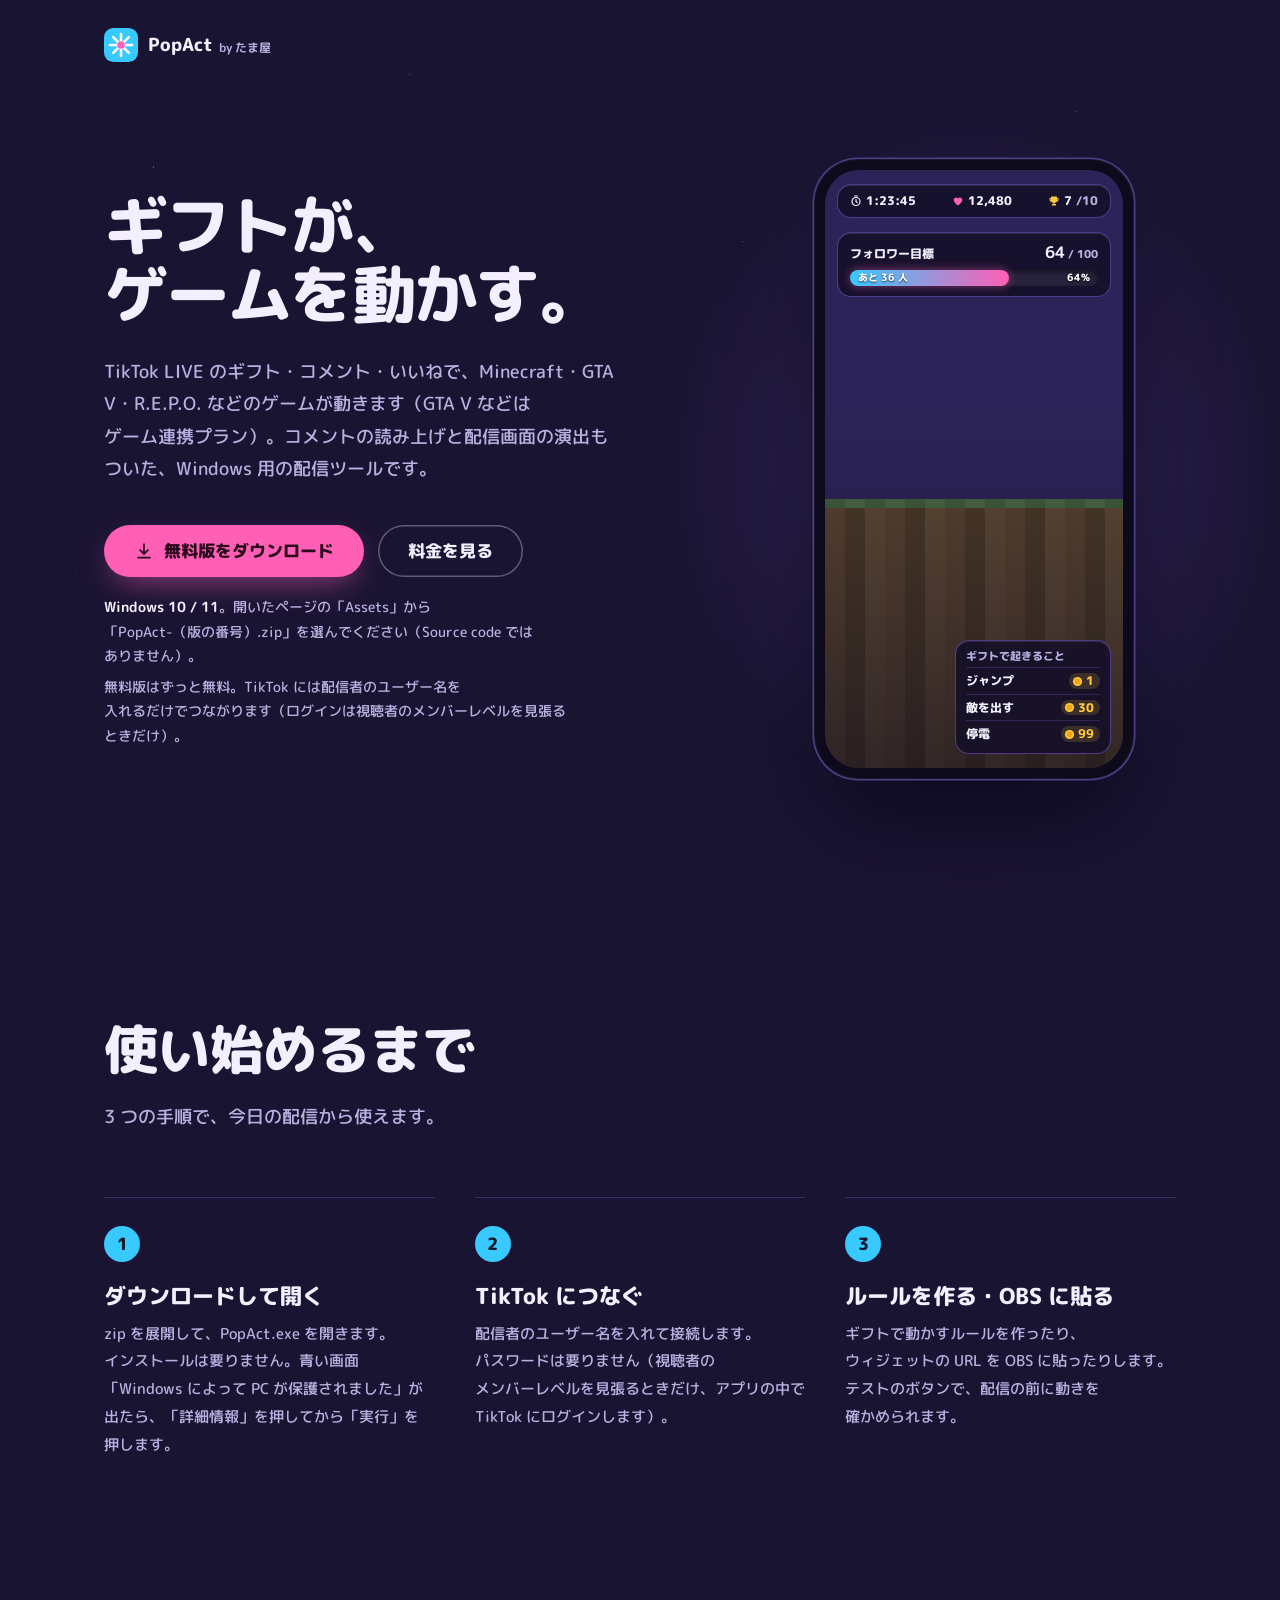
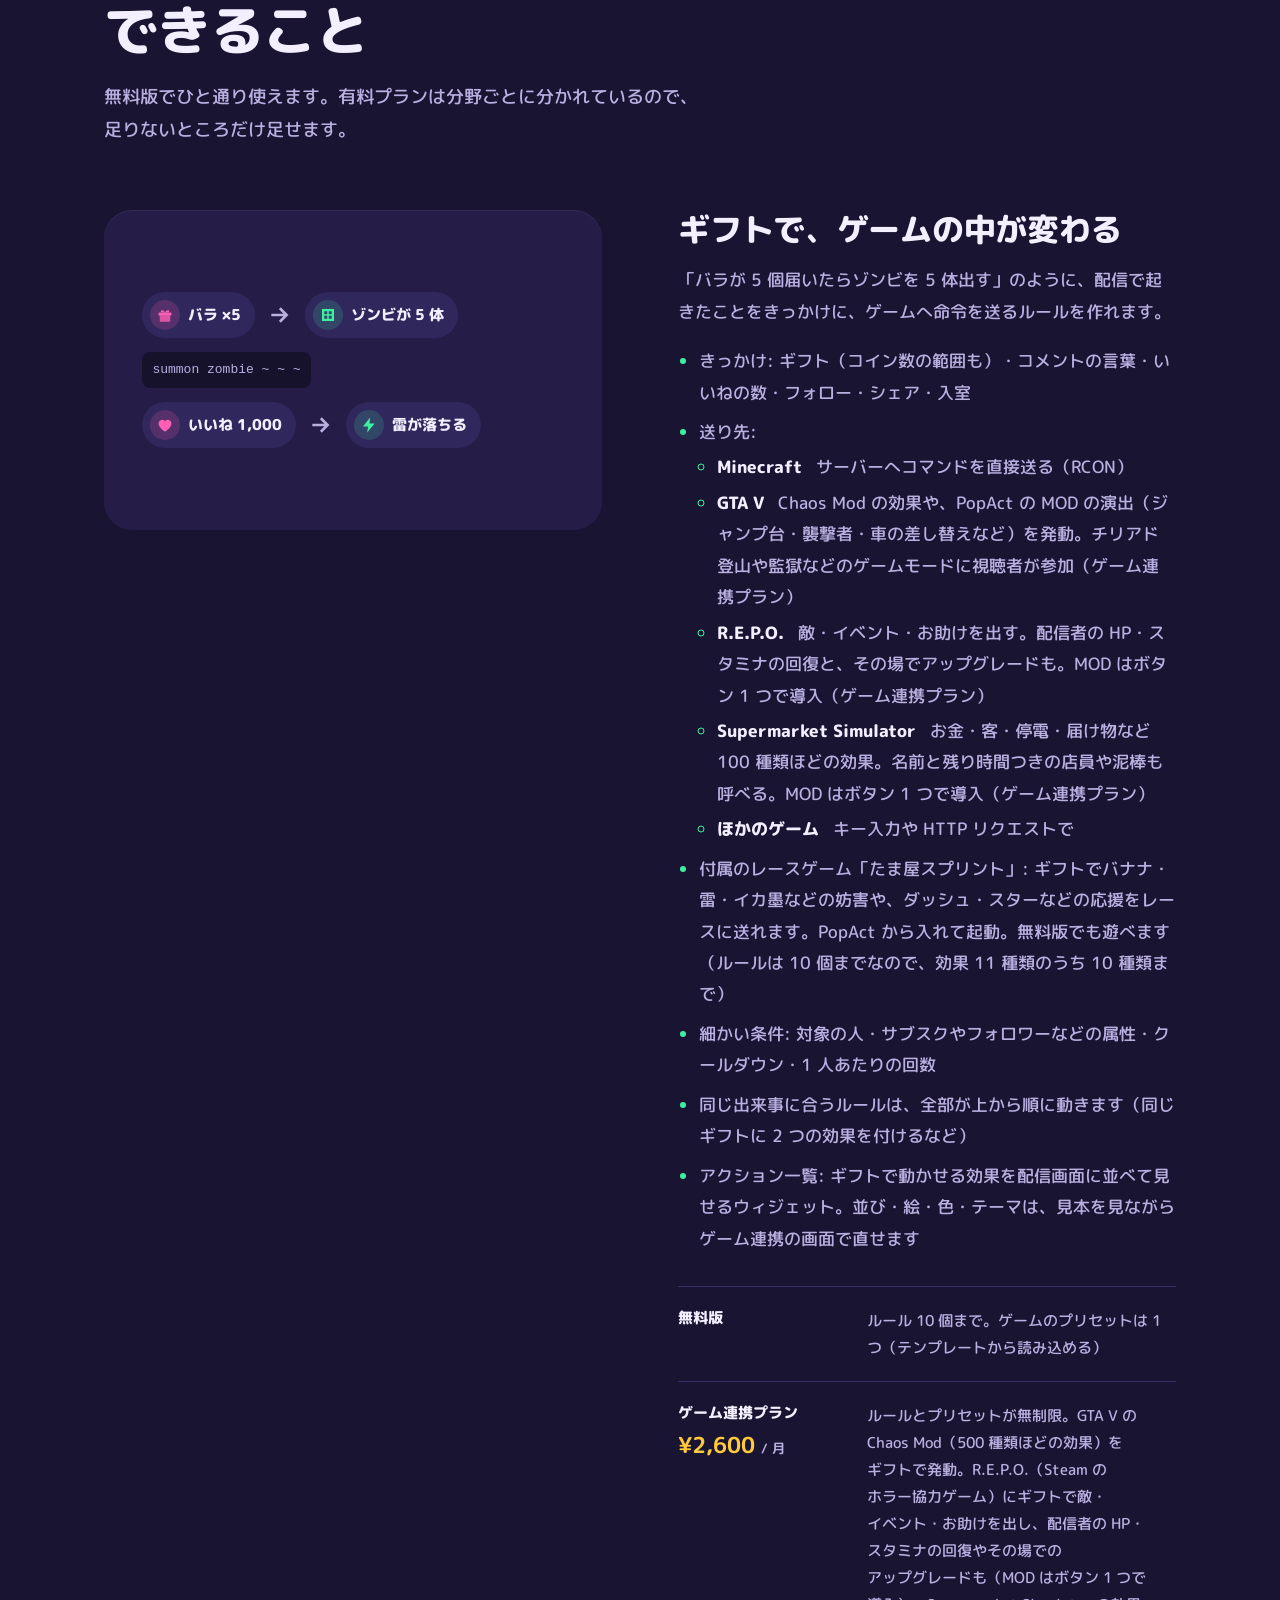
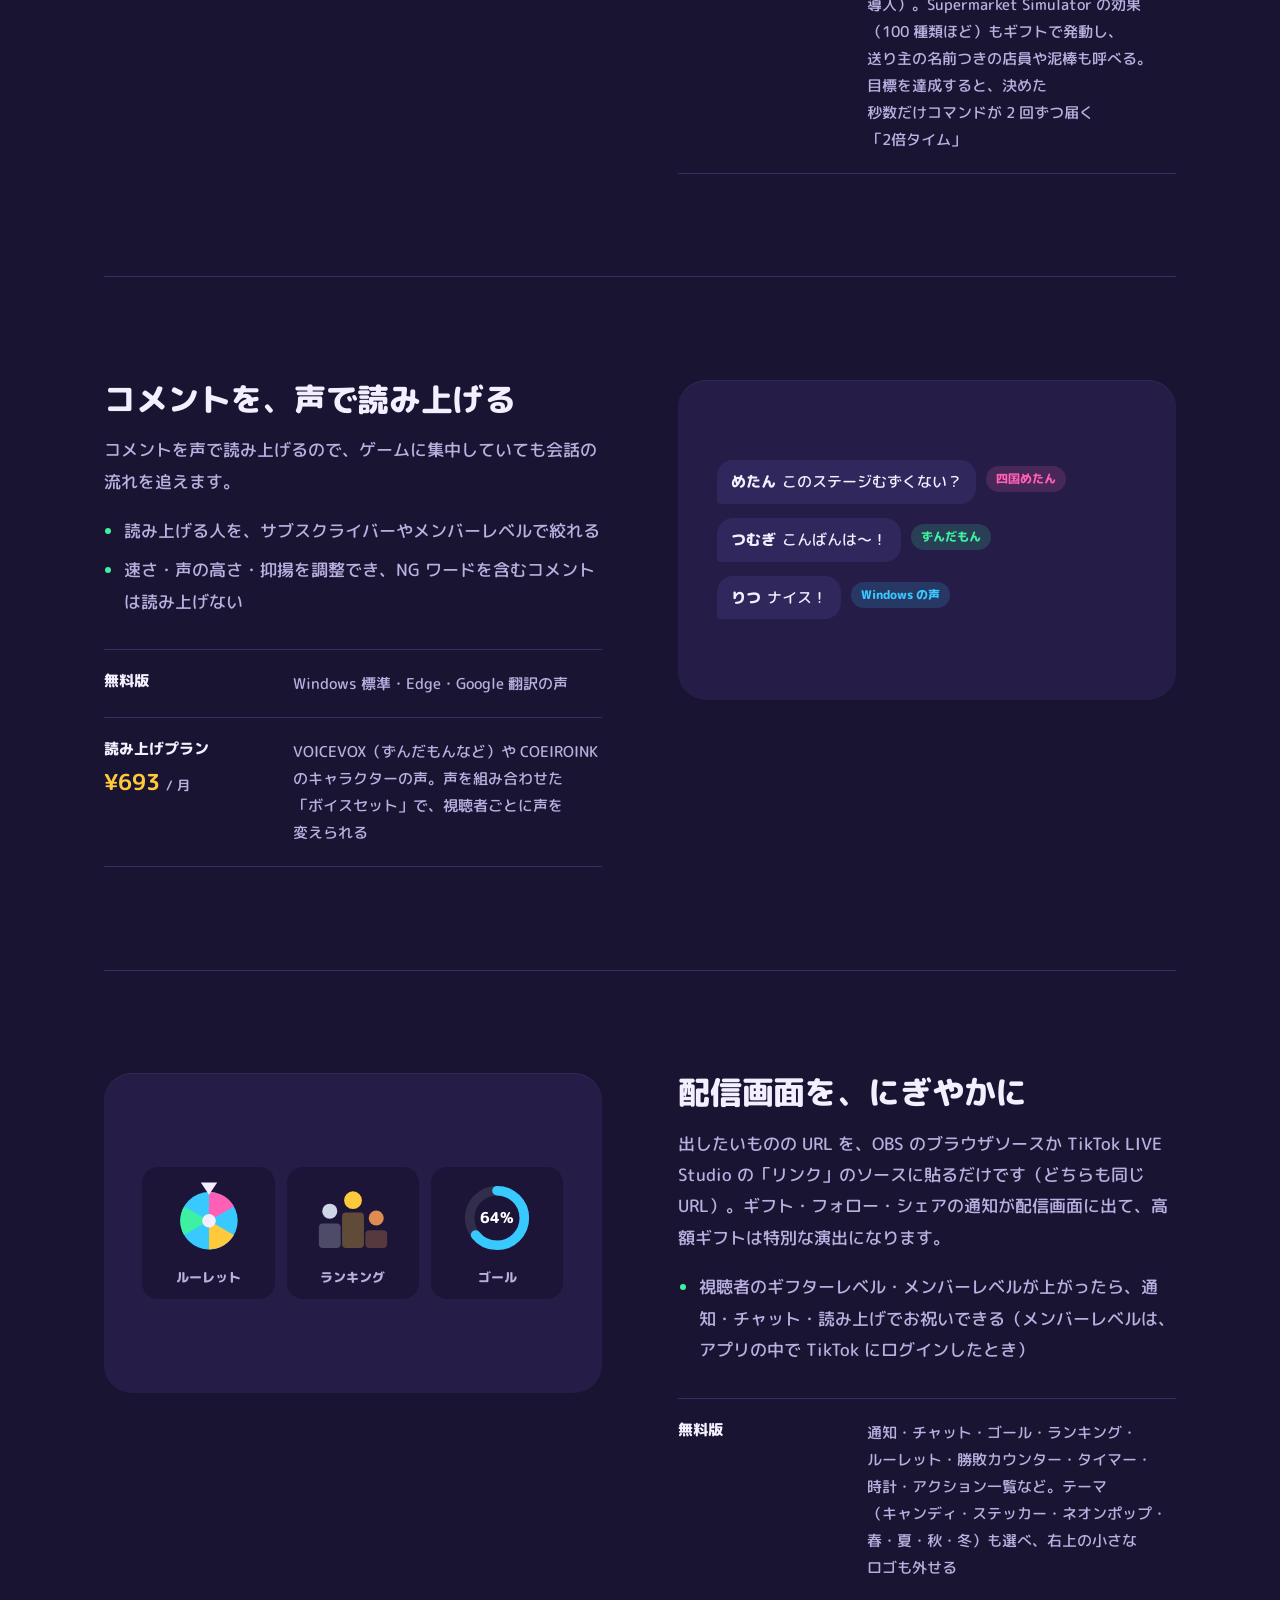
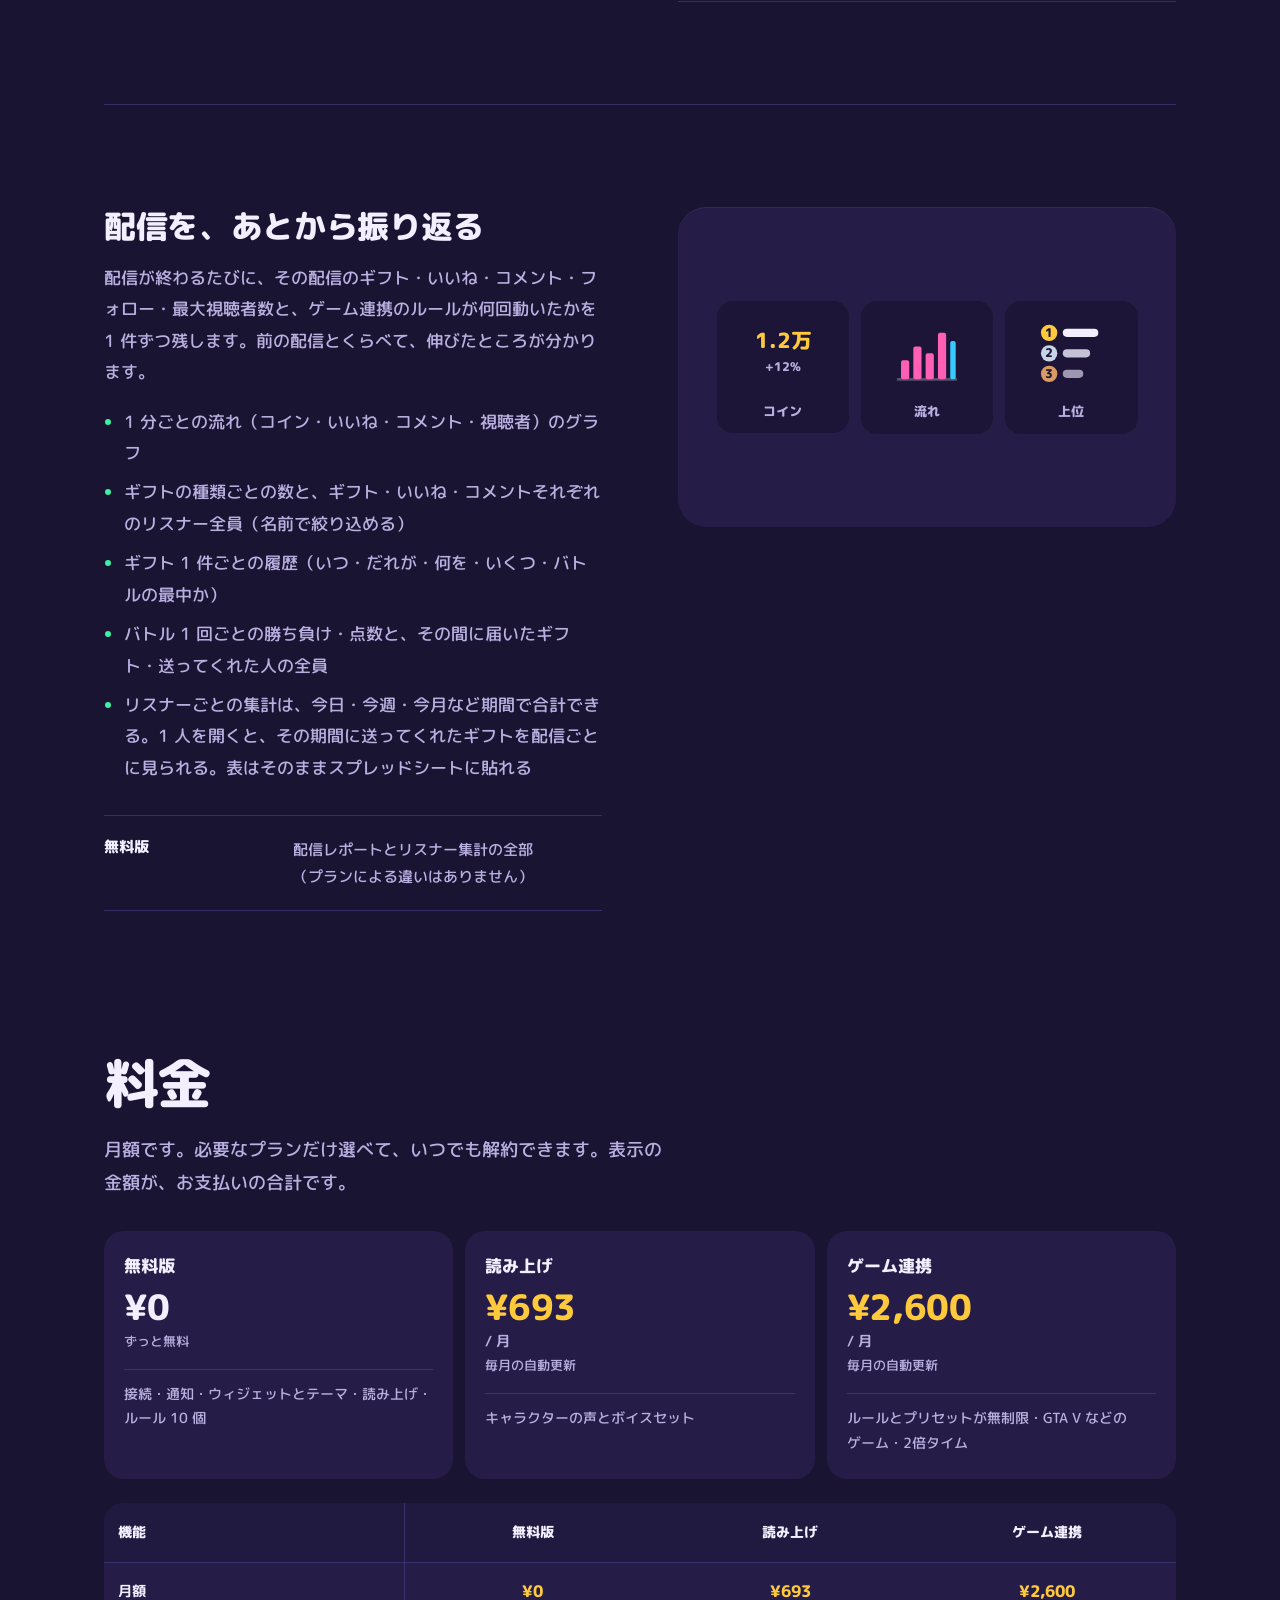
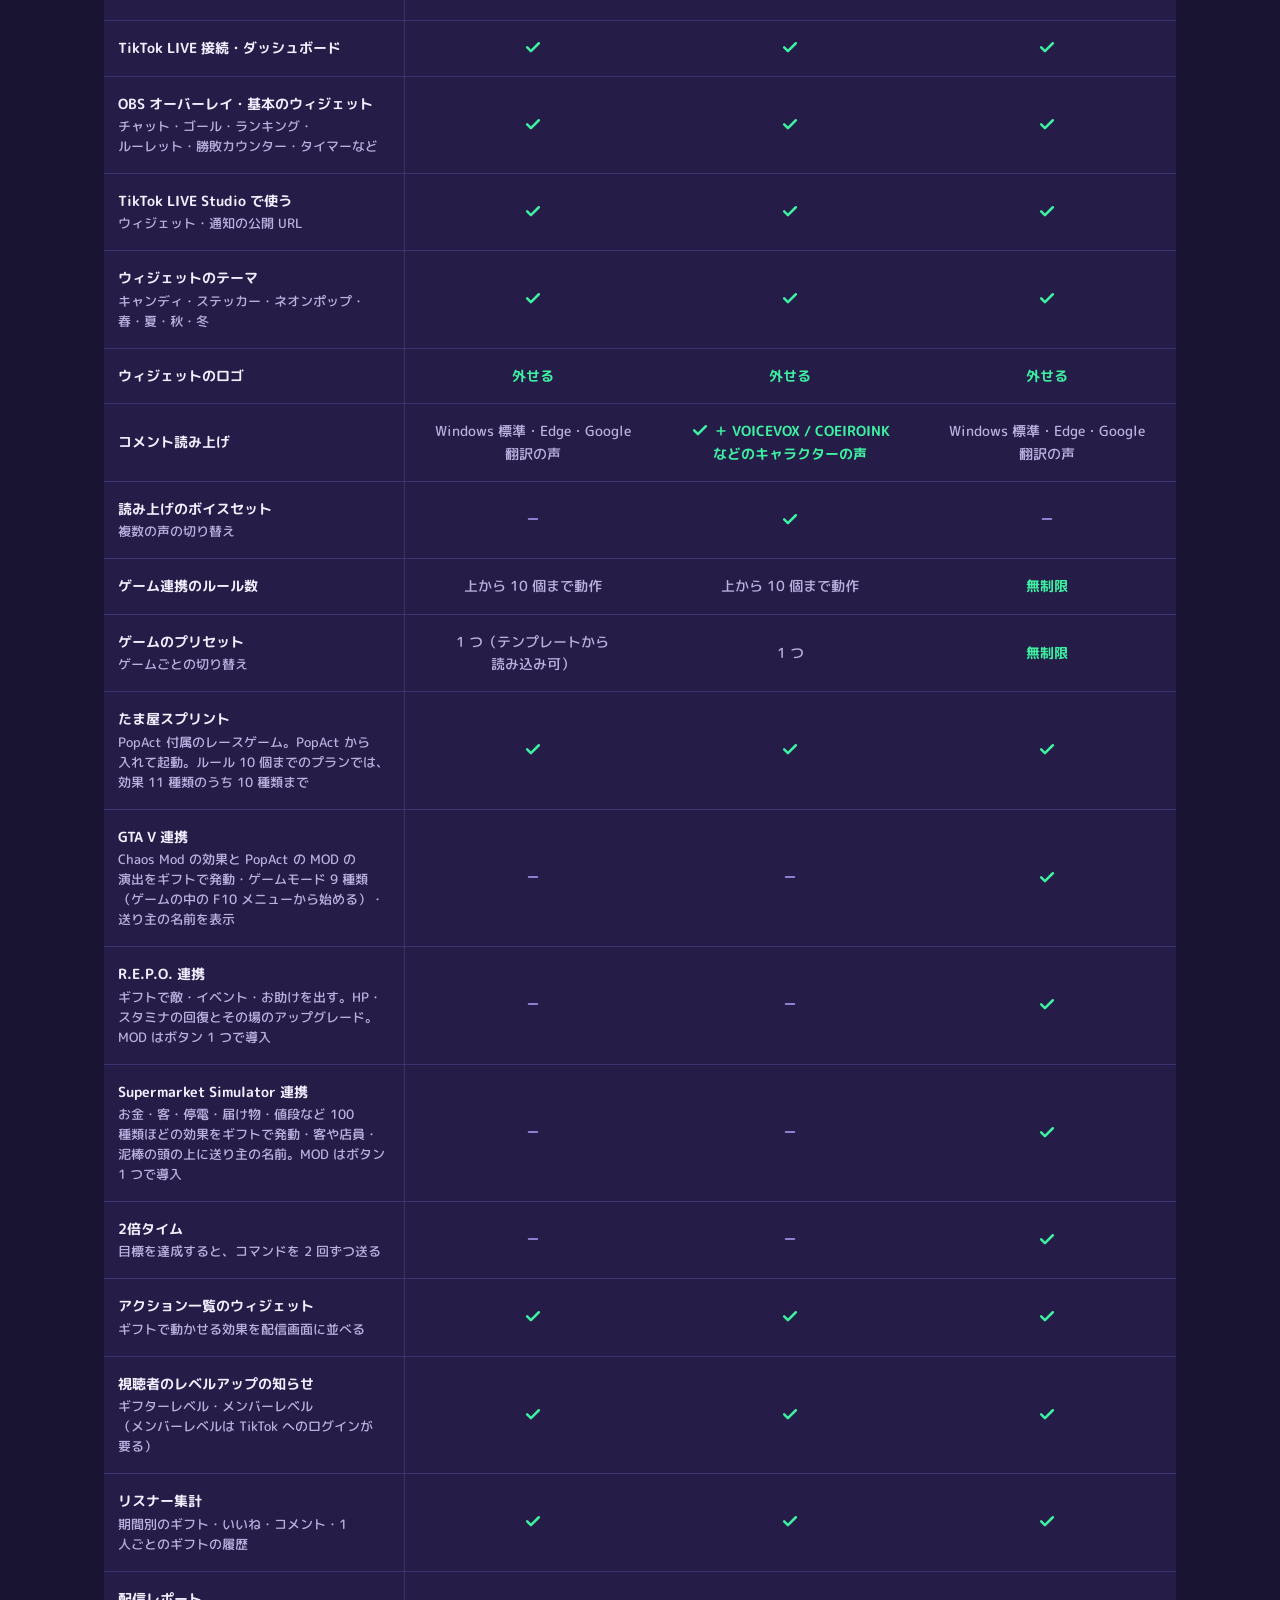
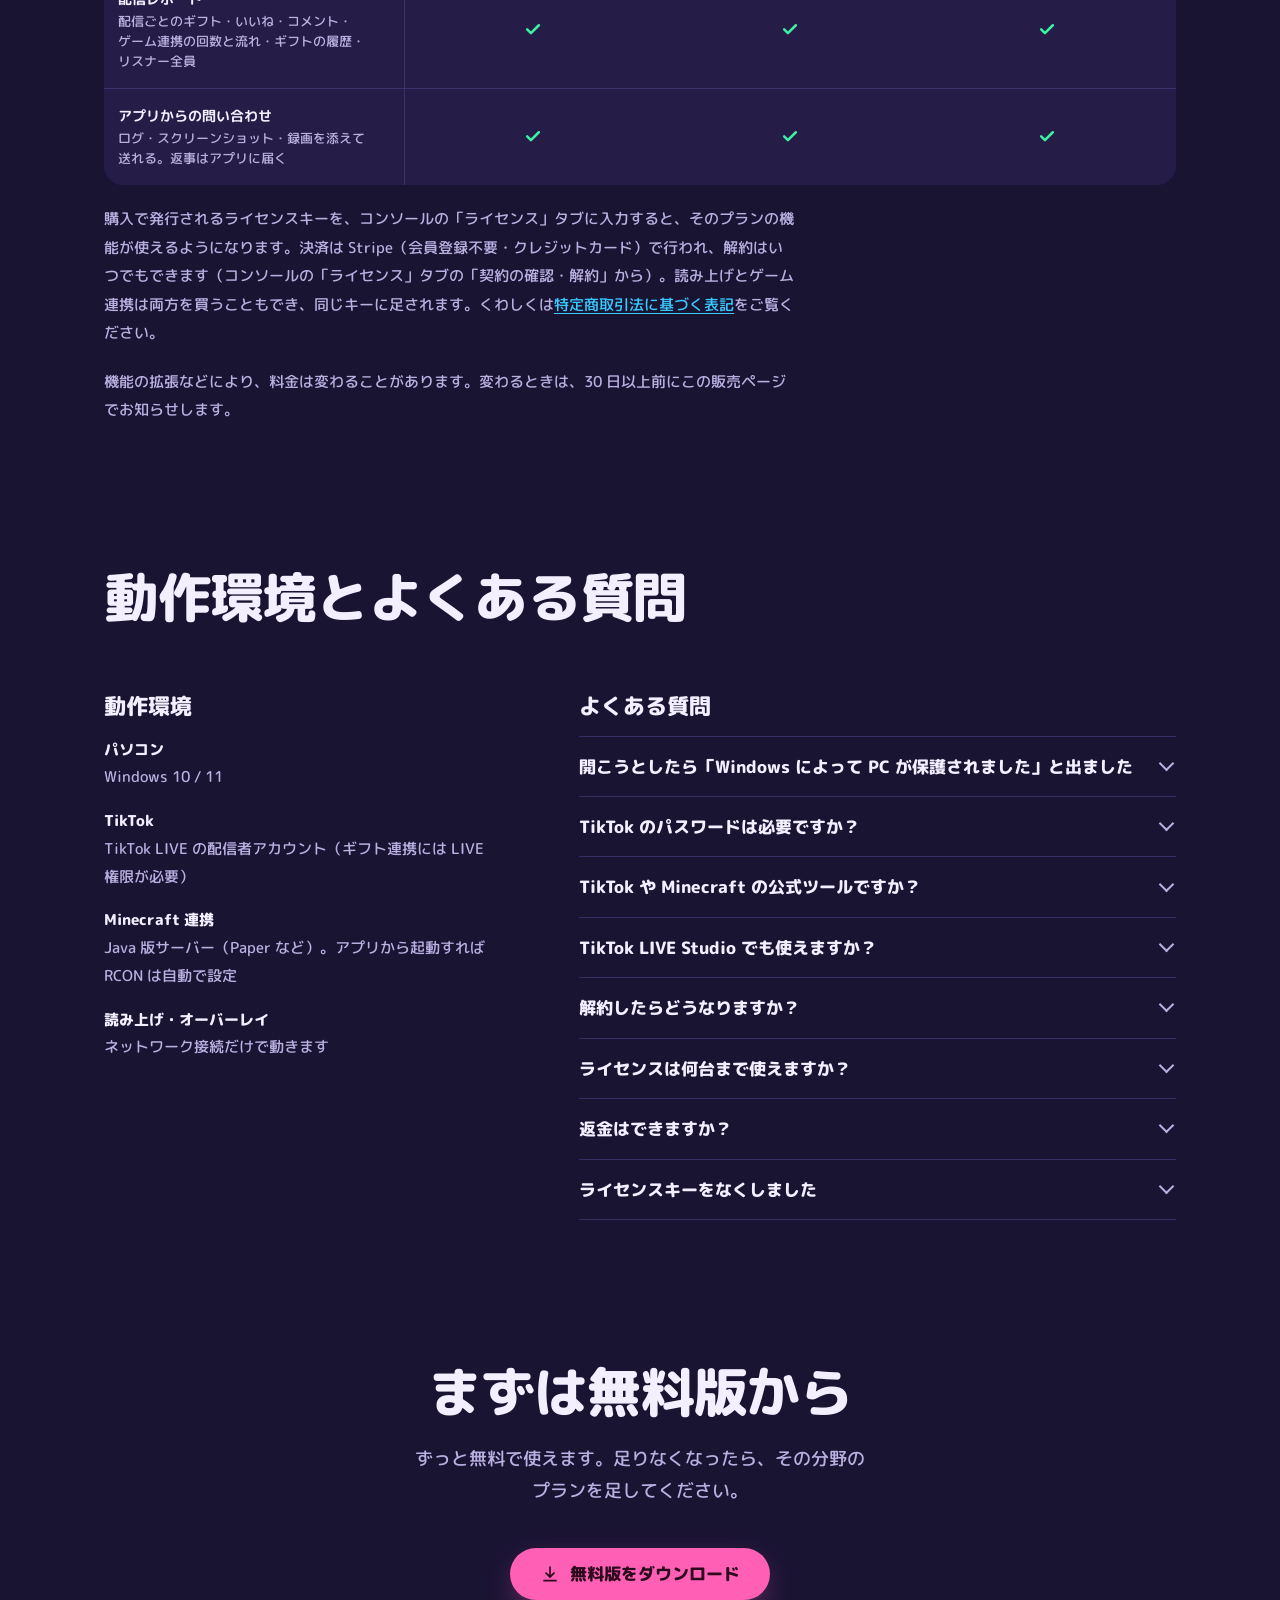
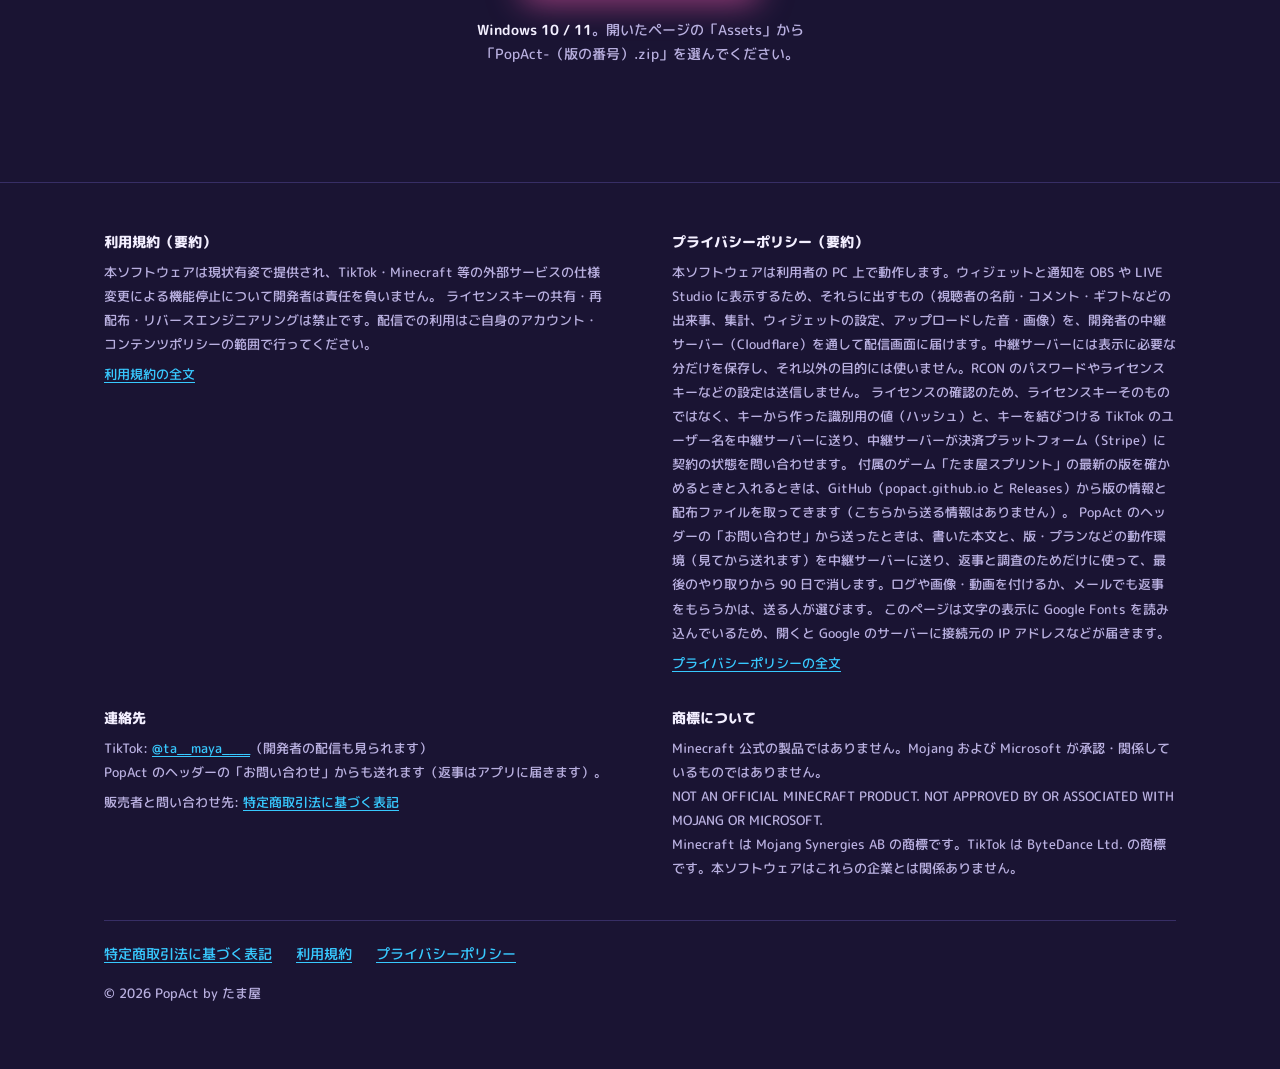
==== index.html @ 64b8e630 "販売ページ: ゲーム連携プランの月額を ¥2,600 にする（前の値段の契約は ¥2,299 のまま）" ====
<!DOCTYPE html>
<html lang="ja">
<head>
<meta charset="utf-8">
<meta name="viewport" content="width=device-width, initial-scale=1">
<title>PopAct — TikTok LIVE をゲームとつなぐ配信ツール</title>
<meta name="description" content="TikTok LIVE のギフト・コメント・いいねで、Minecraft・GTA V・R.E.P.O. などのゲームが動く Windows 用の配信ツール。コメントの読み上げと配信画面の演出つき。無料版はずっと無料。">
<meta name="theme-color" content="#1a1433">
<link rel="icon" href="favicon.ico">
<!-- SNS で共有したときの見え方。og:image は 1200×630 の画像が無いので付けていない（作ったら https://popact.github.io/ からの絶対 URL で足し、twitter:card を summary_large_image にする） -->
<meta property="og:type" content="website">
<meta property="og:url" content="https://popact.github.io/">
<meta property="og:site_name" content="PopAct">
<meta property="og:locale" content="ja_JP">
<meta property="og:title" content="PopAct — ギフトが、ゲームを動かす。">
<meta property="og:description" content="TikTok LIVE のギフト・コメント・いいねで、Minecraft・GTA V・R.E.P.O. などのゲームが動く Windows 用の配信ツール。無料版はずっと無料。">
<meta name="twitter:card" content="summary">
<link rel="preconnect" href="https://fonts.googleapis.com">
<link rel="preconnect" href="https://fonts.gstatic.com" crossorigin>
<link href="https://fonts.googleapis.com/css2?family=M+PLUS+Rounded+1c:wght@500;700;800&display=swap" rel="stylesheet">
<style>
  /* 色は「夜空の花火」: アプリのダッシュボード・ウィジェットと同じ。ふつうの数字・名前は星明かり、金はコイン・値段・達成だけに使う */
  /* 見た目の値（文字の大きさ・余白・角の丸み・影・動き）はここに集める。
     1 画面に 1 つの主張: 大きな見出しと短い補足、たっぷりの余白。枠は意味のあるもの（セットの金・準備中）だけにし、ほかは地の色の差と細い線で区切る */
  :root {
    --night: #1a1433; --mist: #251d47; --mist2: #30275c; --line: #4b4088;
    --star: #f3efff; --smoke: #b9b0e0;
    --cyan: #38c9ff; --pink: #ff5fb4; --gold: #ffc93c; --mint: #3ef0a1;
    --hair: rgba(75, 64, 136, .6);
    /* 文字の大きさ（見出し・小見出し・本文・補足） */
    --fs-display: clamp(44px, 5vw, 72px);
    --fs-h2: clamp(32px, 4.2vw, 56px);
    --fs-h3: clamp(24px, 2.5vw, 34px);
    --fs-lead: clamp(17px, 1.4vw, 20px);
    --fs-body: 17px;
    --fs-small: 14px;
    /* 余白 */
    --wrap: 1120px;
    --gutter: 24px;
    --sp-section: clamp(96px, 11vw, 160px);
    --sp-head: 20px;
    --sp-block: clamp(40px, 5vw, 64px);
    /* 角の丸み・影 */
    --r-lg: 28px; --r-md: 20px; --r-sm: 14px;
    --shadow-deep: 0 48px 96px -24px rgba(5, 3, 15, .75);
    /* ボタン */
    --btn-h: 52px;
    /* 動き（できることの絵が画面に入ったときの 1 回だけ） */
    --ease: cubic-bezier(.2, .7, .2, 1);
    --dur: .7s;
    --rise: 14px;
    --stagger: 110ms;
  }
  * { box-sizing: border-box; margin: 0; padding: 0; }
  html { scroll-behavior: smooth; -webkit-text-size-adjust: 100%; }
  @media (prefers-reduced-motion: reduce) { html { scroll-behavior: auto; } }
  body { background: var(--night); color: var(--star); font-family: "M PLUS Rounded 1c", "Yu Gothic UI", "Hiragino Sans", sans-serif; font-weight: 500; font-size: var(--fs-body); line-height: 1.85; -webkit-font-smoothing: antialiased; }
  a { color: var(--cyan); text-underline-offset: .2em; }
  a:hover { color: #7ddbff; }
  /* フォーカスの輪は線だけを足す（角の丸みは要素のまま。丸いボタンは丸い輪になる） */
  :focus-visible { outline: 3px solid var(--cyan); outline-offset: 3px; }
  .wrap { max-width: var(--wrap); margin: 0 auto; padding: 0 var(--gutter); }
  /* 見出しは文節の途中で折らない（auto-phrase は日本語の文節で折る。使えないブラウザーはふつうの折り返し） */
  h1, h2, h3 { font-weight: 800; line-height: 1.25; word-break: auto-phrase; text-wrap: balance; }
  /* 画面には出さず、読み上げソフトには読ませる */
  .vh { position: absolute; width: 1px; height: 1px; margin: -1px; padding: 0; overflow: hidden; clip: rect(0 0 0 0); white-space: nowrap; border: 0; }
  h2 { font-size: var(--fs-h2); letter-spacing: -.02em; line-height: 1.16; }
  h3 { font-size: 22px; }
  .lead { color: var(--smoke); font-size: var(--fs-lead); line-height: 1.8; max-width: 34em; word-break: auto-phrase; text-wrap: pretty; }
  section { padding: var(--sp-section) 0 0; }
  section > .wrap > h2 + .lead { margin-top: var(--sp-head); }
  /* 冒頭のすぐ下は、冒頭の下の余白があるので少し詰める */
  #start { padding-top: clamp(64px, 7vw, 112px); }

  /* ---- 冒頭: 言いたいことと、動いている配信画面の見本（見本がページでいちばん目立つもの） ---- */
  .hero { position: relative; padding: 0 0 clamp(40px, 6vw, 88px); overflow: hidden;
    background-image: radial-gradient(1.5px 1.5px at 12% 18%, rgba(255,255,255,.55), transparent 60%), radial-gradient(1px 1px at 32% 8%, rgba(255,255,255,.4), transparent 60%),
      radial-gradient(1.5px 1.5px at 58% 26%, rgba(255,255,255,.35), transparent 60%), radial-gradient(1px 1px at 84% 12%, rgba(255,255,255,.5), transparent 60%),
      radial-gradient(1px 1px at 72% 44%, rgba(255,255,255,.3), transparent 60%), radial-gradient(1.5px 1.5px at 6% 62%, rgba(255,255,255,.3), transparent 60%); }
  .masthead { padding-top: 28px; }
  .brand { display: flex; align-items: center; gap: 10px; font-weight: 800; font-size: 18px; }
  .brand .by { font-size: 12px; font-weight: 700; color: var(--smoke, #b9b0e0); margin-left: -4px; align-self: flex-end; margin-bottom: 3px; }
  .brand svg { width: 34px; height: 34px; }
  /* 広い画面では 1 画面に冒頭だけを出す（下のセクションをのぞかせない） */
  .hero-grid { display: grid; grid-template-columns: minmax(0, 1.2fr) minmax(0, .8fr); gap: clamp(40px, 5vw, 80px); align-items: center; min-height: min(calc(100svh - 110px), 820px); padding-top: 24px; }
  .hero h1 { font-size: var(--fs-display); letter-spacing: -.03em; line-height: 1.08; }
  .hero .lead { margin-top: 28px; max-width: 30em; }
  .actions { display: flex; flex-wrap: wrap; align-items: center; gap: 12px 14px; margin-top: 40px; }
  .btn { display: inline-flex; align-items: center; justify-content: center; gap: 10px; min-height: var(--btn-h); padding: 0 30px; border-radius: 999px; background: var(--pink); color: #2a0a1c; font-weight: 800; font-size: 17px; text-decoration: none; box-shadow: 0 12px 32px -10px rgba(255, 95, 180, .6); transition: background-color .2s, transform .2s var(--ease); }
  .btn:hover { color: #2a0a1c; background: #ff7cc2; }
  .btn:active { transform: scale(.98); }
  .btn svg { width: 20px; height: 20px; }
  /* 2 つめの操作（料金を見る）: 同じ高さで、縁だけのボタン */
  .btn.ghost { background: transparent; color: var(--star); box-shadow: inset 0 0 0 1.5px rgba(243, 239, 255, .32); }
  .btn.ghost:hover { color: var(--star); background: rgba(243, 239, 255, .08); }
  .fine { margin-top: 18px; font-size: var(--fs-small); line-height: 1.75; color: var(--smoke); max-width: 36em; }
  .fine + .fine { margin-top: 6px; }
  .fine b { color: var(--star); font-weight: 700; }
  .nw { white-space: nowrap; }
  /* 短い文は文節で折る（「ませ / ん」のような 1 文字だけの行を出さない） */
  .fine, .step p, .tier, .ticket p, .spec dd { word-break: auto-phrase; }

  /* 見本の配信画面（TikTok LIVE は縦長）。奥に動かない淡い光を置いて浮かせる */
  .stage { position: relative; display: flex; justify-content: center; }
  .stage::before { content: ''; position: absolute; left: 50%; top: 50%; width: 150%; height: 115%; transform: translate(-50%, -50%); background: radial-gradient(closest-side, rgba(255, 95, 180, .2), rgba(155, 107, 255, .1) 55%, transparent); pointer-events: none; }
  .phone { position: relative; width: 320px; height: 620px; margin: 0 auto; border-radius: 44px; padding: 11px; background: #0d0a1c; box-shadow: 0 0 0 1.5px var(--line), inset 0 0 0 1px rgba(255, 255, 255, .06), var(--shadow-deep); }
  .screen { position: relative; width: 100%; height: 100%; border-radius: 34px; overflow: hidden;
    background: linear-gradient(#2c2458 0 55%, transparent 55%),
      repeating-linear-gradient(90deg, #3f5f3a 0 20px, #4a6b43 20px 40px) 0 55% / 100% 20px no-repeat,
      repeating-linear-gradient(90deg, #5a4430 0 20px, #4c3a28 20px 40px, #604a34 40px 60px), #4c3a28; }
  .screen::after { content: ''; position: absolute; inset: 0; background: linear-gradient(transparent 40%, rgba(13, 10, 28, .55)); pointer-events: none; }
  .w { position: absolute; z-index: 1; left: 12px; right: 12px; border-radius: 14px; background: rgba(21, 16, 41, .9); border: 1.5px solid rgba(155, 107, 255, .45); box-shadow: inset 0 1px 0 rgba(255, 255, 255, .1); font-size: 12px; line-height: 1.3; }
  .w-status { top: 14px; display: flex; justify-content: space-between; align-items: center; padding: 8px 12px; font-weight: 800; }
  .w-status span { display: inline-flex; align-items: center; gap: 4px; color: var(--star); font-variant-numeric: tabular-nums; }
  .w-status svg { width: 12px; height: 12px; }
  .w-status em { font-style: normal; color: var(--smoke); }
  .w-goal { top: 62px; padding: 9px 12px 10px; }
  .w-goal .t { display: flex; justify-content: space-between; align-items: baseline; font-weight: 800; margin-bottom: 7px; }
  .w-goal .t b { color: var(--star); font-size: 16px; font-variant-numeric: tabular-nums; }
  .w-goal .t small { color: var(--smoke); font-size: 11px; }
  .bar { position: relative; height: 16px; border-radius: 999px; background: rgba(255, 255, 255, .07); box-shadow: inset 0 2px 4px rgba(0, 0, 0, .45); }
  .bar i { position: absolute; left: 0; top: 0; bottom: 0; width: 64%; border-radius: 999px; background: linear-gradient(90deg, var(--cyan), var(--pink)); box-shadow: 0 0 10px rgba(255, 95, 180, .5); animation: fill 2.4s cubic-bezier(.2, .8, .3, 1) both; }
  .bar > span { position: absolute; left: 8px; right: 8px; top: 0; bottom: 0; display: flex; justify-content: space-between; align-items: center; font-size: 10px; font-weight: 800; color: #fff; text-shadow: 0 1px 2px rgba(0, 0, 0, .7); }
  @keyframes fill { from { width: 30%; } }
  /* 通知: 3 枚が順に出ては消える */
  .al { position: absolute; z-index: 2; left: 12px; bottom: 166px; display: flex; align-items: center; gap: 9px; max-width: calc(100% - 24px); padding: 6px 14px 6px 6px; border-radius: 16px; background: rgba(21, 16, 41, .94); border: 1.5px solid rgba(155, 107, 255, .45); font-size: 12px; line-height: 1.3; opacity: 0; animation: alert 9s infinite; }
  .al.a2 { animation-delay: 3s; } .al.a3 { animation-delay: 6s; }
  .al .av { width: 34px; height: 34px; flex: 0 0 auto; border-radius: 50%; display: flex; align-items: center; justify-content: center; background: rgba(255, 255, 255, .07); }
  .al .av svg { width: 20px; height: 20px; }
  .al b { font-weight: 800; }
  .al .l2 { color: var(--smoke); font-weight: 700; }
  .al .coin { display: inline-flex; align-items: center; gap: 3px; margin-left: 4px; padding: 0 6px 0 3px; border-radius: 999px; background: rgba(255, 201, 60, .16); color: var(--gold); font-weight: 800; font-variant-numeric: tabular-nums; }
  .al .coin svg { width: 11px; height: 11px; }
  .al.big { border: 2px solid var(--gold); background: linear-gradient(135deg, rgba(58, 26, 70, .97), rgba(28, 16, 52, .97)); box-shadow: 0 0 18px rgba(255, 201, 60, .5); }
  @keyframes alert { 0% { opacity: 0; transform: translateX(-16px) scale(.9); } 4% { opacity: 1; transform: none; } 30% { opacity: 1; transform: none; } 34%, 100% { opacity: 0; transform: translateY(6px); } }
  /* アクション一覧（どのギフトで何が起きるか。無料のウィジェット） */
  .w-acts { left: auto; right: 12px; bottom: 14px; width: 156px; padding: 8px 10px 6px; }
  .w-acts .t { font-weight: 800; color: var(--smoke); font-size: 11px; margin-bottom: 4px; }
  .w-acts .r { display: flex; justify-content: space-between; align-items: center; gap: 6px; padding: 5px 0; border-top: 1px solid rgba(155, 107, 255, .22); font-weight: 800; color: var(--star); }
  .w-acts .c { display: inline-flex; align-items: center; gap: 3px; padding: 0 6px 0 3px; border-radius: 999px; background: rgba(255, 201, 60, .16); color: var(--gold); font-variant-numeric: tabular-nums; }
  .w-acts .c svg { width: 11px; height: 11px; }
  @media (prefers-reduced-motion: reduce) {
    .bar i { animation: none; }
    .al { animation: none; } .al.a3 { opacity: 1; }
  }

  /* ---- 使い始めるまで（順番のある手順なので番号を付ける）。箱にせず、上の細い線で区切る ---- */
  .steps { display: grid; grid-template-columns: repeat(3, minmax(0, 1fr)); gap: 40px; margin-top: var(--sp-block); }
  .step { padding-top: 28px; border-top: 1px solid var(--hair); }
  .step .n { width: 36px; height: 36px; border-radius: 50%; display: flex; align-items: center; justify-content: center; background: var(--cyan); color: #0c1a2a; font-weight: 800; font-variant-numeric: tabular-nums; }
  .step h3 { font-size: 22px; margin-top: 20px; }
  .step p { color: var(--smoke); font-size: 15px; line-height: 1.85; margin-top: 10px; max-width: 34em; }

  /* ---- プランごとのできること ---- */
  /* 広い画面では絵を左右交互に置き、絵は長い文と一緒にスクロールして画面に残す（sticky） */
  .feat { display: grid; grid-template-columns: minmax(0, 1fr) minmax(0, 1fr); gap: clamp(40px, 6vw, 96px); align-items: start; padding: clamp(64px, 8vw, 112px) 0; }
  .feat + .feat { border-top: 1px solid var(--hair); }
  .feat:first-of-type { margin-top: var(--sp-block); padding-top: 0; }
  .feat:last-of-type { padding-bottom: 0; }
  .feat:nth-of-type(even) > .demo { order: 2; }
  .demo { position: sticky; top: 48px; border-radius: var(--r-lg); background: var(--mist); box-shadow: inset 0 1px 0 rgba(255, 255, 255, .06); padding: clamp(24px, 3vw, 40px); min-height: 320px; display: flex; flex-direction: column; justify-content: center; gap: 14px; }
  .feat h3 { font-size: var(--fs-h3); letter-spacing: -.01em; line-height: 1.2; }
  .feat p { color: var(--smoke); margin-top: 16px; }
  .feat ul { margin-top: 18px; padding-left: 1.2em; color: var(--smoke); }
  .feat ul:not(.games) > li + li { margin-top: 8px; }
  .feat li::marker { color: var(--mint); }
  /* 送り先のゲームごとの一覧: ゲームの名前を白で前に出す */
  .feat ul.games { margin-top: 4px; padding-left: 1.1em; list-style: circle; }
  .feat ul.games li + li { margin-top: 4px; }
  .feat ul.games b { color: var(--star); font-weight: 800; margin-right: .5em; }
  /* 無料版でできることと、プランで増えること。箱にせず細い線で区切った 2 行（左に名前と値段、右に中身） */
  .tiers { margin-top: 32px; border-top: 1px solid var(--hair); }
  .tier { display: grid; grid-template-columns: 11em minmax(0, 1fr); gap: 6px 24px; padding: 20px 0; border-bottom: 1px solid var(--hair); font-size: 15px; line-height: 1.8; color: var(--smoke); }
  .tier b { color: var(--star); font-size: 15px; font-weight: 800; line-height: 1.5; }
  .tier b .pr { display: block; margin-top: 4px; white-space: nowrap; color: var(--smoke); font-size: 13px; font-weight: 700; }
  .tier b em { font-style: normal; color: var(--gold); font-size: 22px; font-variant-numeric: tabular-nums; margin-right: 2px; }
  /* ゲーム連携の絵: ギフト → ゲームの中の出来事 */
  .rule { display: flex; align-items: center; gap: 12px; flex-wrap: wrap; }
  .chip { display: inline-flex; align-items: center; gap: 8px; padding: 8px 14px 8px 8px; border-radius: 999px; background: var(--mist2); font-weight: 800; font-size: 15px; font-variant-numeric: tabular-nums; }
  .chip .ic { width: 30px; height: 30px; border-radius: 50%; display: flex; align-items: center; justify-content: center; background: rgba(255, 95, 180, .18); color: var(--pink); }
  .chip .ic.game { background: rgba(62, 240, 161, .16); color: var(--mint); }
  .chip .ic svg { width: 18px; height: 18px; }
  .arrow { width: 26px; height: 26px; color: var(--smoke); flex: 0 0 auto; }
  code { font-family: Consolas, "Cascadia Mono", monospace; font-size: 13px; color: var(--smoke); background: rgba(13, 10, 28, .6); padding: 6px 10px; border-radius: 8px; display: inline-block; align-self: flex-start; }
  /* 読み上げの絵: コメントと、読み上げる声 */
  .say { display: flex; align-items: flex-start; gap: 10px; }
  .say .bubble { padding: 8px 14px; border-radius: 16px 16px 16px 4px; background: var(--mist2); font-size: 15px; }
  .say .bubble b { color: var(--star); font-weight: 800; margin-right: .4em; }
  .voice { flex: 0 0 auto; margin-top: 6px; padding: 2px 10px; border-radius: 999px; font-size: 12px; font-weight: 800; background: rgba(62, 240, 161, .16); color: var(--mint); }
  .voice.p { background: rgba(255, 95, 180, .16); color: var(--pink); }
  .voice.c { background: rgba(56, 201, 255, .16); color: var(--cyan); }
  /* ウィジェットの絵: 並べた小さな見本 */
  .tiles { display: grid; grid-template-columns: repeat(3, minmax(0, 1fr)); gap: 12px; }
  .tile { aspect-ratio: 1; border-radius: 16px; background: #1c1538; display: flex; flex-direction: column; align-items: center; justify-content: center; gap: 6px; font-size: 13px; font-weight: 800; color: var(--smoke); }
  .tile svg { width: 62%; height: auto; }
  /* できることの絵: 画面に入ったときに、中の部品を順に出す（1 回だけ）。下のスクリプトが html に .rv を付けたときだけ隠すので、
     スクリプトが動かないときや、動きを減らす設定（.rv を付けない）では初めから全部出ている */
  .rv .demo [data-i] { opacity: 0; transform: translateY(var(--rise)); transition: opacity var(--dur) var(--ease), transform var(--dur) var(--ease); transition-delay: calc(var(--i, 0) * var(--stagger)); }
  .rv .demo.in [data-i] { opacity: 1; transform: none; }

  /* ---- 締め ---- */
  .closing { text-align: center; }
  .closing .lead { margin: var(--sp-head) auto 0; }
  .closing .actions { justify-content: center; }
  .closing .fine { margin-left: auto; margin-right: auto; }

  /* ---- 料金 ---- */
  .tickets { display: grid; grid-template-columns: repeat(3, minmax(0, 1fr)); gap: 12px; margin-top: 32px; }
  .ticket { border-radius: var(--r-md); background: var(--mist); padding: 24px 20px; display: flex; flex-direction: column; gap: 6px; }
  .ticket h3 { font-size: 17px; }
  .ticket .yen { margin-top: 6px; font-size: clamp(30px, 2.7vw, 38px); font-weight: 800; color: var(--gold); line-height: 1.1; letter-spacing: -.01em; font-variant-numeric: tabular-nums; }
  /* 「/ 月」は札の幅が狭いと折れるので、いつも値段の下の行に置く */
  .ticket .yen small { display: block; margin-top: 6px; font-size: 14px; line-height: 1.3; letter-spacing: 0; color: var(--smoke); font-weight: 700; }
  .ticket p { font-size: 14px; color: var(--smoke); line-height: 1.75; }
  .ticket p.ex { margin-top: -2px; font-size: 13px; font-variant-numeric: tabular-nums; }
  .ticket p:last-child { margin-top: 10px; padding-top: 12px; border-top: 1px solid var(--hair); }
  .ticket.free .yen { color: var(--star); }
  .ticket.set { background: linear-gradient(160deg, #3a1a46, var(--mist) 60%); box-shadow: inset 0 0 0 2px var(--gold), 0 24px 56px -24px rgba(255, 201, 60, .4); }
  /* position: relative は、表の中の見えない文字（.vh）の基準をこの枠にするため（無いとページ全体が横に広がる） */
  .table-wrap { position: relative; margin-top: 24px; overflow-x: auto; border-radius: var(--r-md); background: var(--mist); }
  /* 左の列（機能の名前）は横に動かしても残す（sticky）。sticky の線が消えないよう border-collapse は separate。
     プランの 5 列は同じ幅にして、値を真ん中にそろえる */
  table { width: 100%; min-width: 820px; table-layout: fixed; border-collapse: separate; border-spacing: 0; background: var(--mist); }
  th, td { padding: 16px 14px; border-bottom: 1px solid var(--hair); text-align: center; font-size: 14px; line-height: 1.6; vertical-align: middle; word-break: auto-phrase; }
  tbody tr:last-child > * { border-bottom: none; }
  thead th { color: var(--star); font-weight: 800; font-size: 14px; background: #211a40; padding-top: 18px; padding-bottom: 18px; }
  thead th:first-child { width: 28%; text-align: left; }
  th[scope="row"] { text-align: left; color: var(--star); font-weight: 700; background: var(--mist); }
  th[scope="row"] small { display: block; margin-top: 2px; color: var(--smoke); font-weight: 500; font-size: 12.5px; line-height: 1.6; }
  thead th:first-child, th[scope="row"] { position: sticky; left: 0; z-index: 1; box-shadow: 1px 0 0 var(--hair); }
  td { color: var(--smoke); }
  td.yen { color: var(--gold); font-weight: 800; font-size: 16px; font-variant-numeric: tabular-nums; }
  td.yen small { display: block; color: var(--smoke); font-weight: 500; font-size: 12.5px; }
  td.ok { color: var(--mint); font-weight: 700; }
  td.ng { color: #8f7fd0; }
  .mk { width: 20px; height: 20px; vertical-align: -4px; }
  .note { color: var(--smoke); font-size: 15px; line-height: 1.9; margin-top: 20px; max-width: 46em; }
  /* 有料プランの販売が始まるまでの案内（始まったら外す） */
  .soon { display: flex; align-items: center; gap: 12px; margin-top: 32px; padding: 14px 18px; border-radius: var(--r-sm); background: rgba(255, 95, 180, .1); box-shadow: inset 0 0 0 1px rgba(255, 95, 180, .45); font-weight: 700; }
  .soon b { flex: 0 0 auto; padding: 2px 12px; border-radius: 999px; background: var(--pink); color: #2a0a1c; font-size: 14px; }
  .soon span { color: var(--star); }

  /* ---- 動作環境・よくある質問 ---- */
  .two { display: grid; grid-template-columns: minmax(0, .8fr) minmax(0, 1.2fr); gap: clamp(40px, 6vw, 96px); margin-top: var(--sp-block); }
  .two h3 { font-size: 22px; margin-bottom: 16px; }
  .spec { color: var(--smoke); font-size: 15px; }
  .spec dt { color: var(--star); font-weight: 800; margin-top: 16px; }
  .spec dt:first-child { margin-top: 0; }
  /* よくある質問: 箱にせず、細い線で区切った一覧。右の印は開くと回る（押したときだけの動き） */
  details { border-bottom: 1px solid var(--hair); }
  details:first-of-type { border-top: 1px solid var(--hair); }
  summary { list-style: none; cursor: pointer; font-weight: 800; display: flex; align-items: center; justify-content: space-between; gap: 16px; min-height: 56px; padding: 14px 4px 14px 0; }
  summary::-webkit-details-marker { display: none; }
  summary::after { content: ''; flex: 0 0 auto; width: 9px; height: 9px; border-right: 2px solid var(--smoke); border-bottom: 2px solid var(--smoke); transform: translateY(-3px) rotate(45deg); transition: transform .3s var(--ease); }
  summary:hover::after { border-color: var(--star); }
  details[open] > summary::after { transform: translateY(2px) rotate(-135deg); }
  details p { color: var(--smoke); font-size: 15px; margin-top: -2px; padding-bottom: 20px; max-width: 40em; }
  @media (prefers-reduced-motion: reduce) { summary::after, .btn { transition: none; } }

  footer { margin-top: clamp(80px, 9vw, 128px); padding: 48px 0 64px; border-top: 1px solid var(--hair); color: var(--smoke); font-size: 13px; line-height: 1.85; }
  footer .cols { display: grid; grid-template-columns: repeat(2, minmax(0, 1fr)); gap: 32px 64px; }
  footer h2 { font-size: 14px; line-height: 1.5; color: var(--star); margin-bottom: 8px; letter-spacing: 0; }
  footer .more { margin-top: 6px; }
  footer .legal { margin-top: 40px; padding-top: 20px; border-top: 1px solid var(--hair); }
  footer .legal ul { list-style: none; display: flex; flex-wrap: wrap; gap: 8px 24px; font-size: 14px; }
  footer .copy { margin-top: 14px; }

  @media (max-width: 860px) {
    .hero-grid, .feat, .two, footer .cols, .steps { grid-template-columns: minmax(0, 1fr); }
    .hero-grid { min-height: 0; gap: 56px; padding-top: 40px; }
    .feat { gap: 32px; }
    .feat:nth-of-type(even) > .demo { order: 0; }
    .demo { position: static; min-height: 0; }
    .steps { gap: 32px; }
    .tickets { grid-template-columns: repeat(2, minmax(0, 1fr)); }
    .ticket:last-child:nth-child(odd) { grid-column: 1 / -1; }
    /* 比較表: 固定する左の列を細くして、右の列が見える幅を残す */
    thead th:first-child { width: 10em; }
    th[scope="row"] { padding: 14px 12px; word-break: auto-phrase; }
    /* 1 列のときは画面の幅に合わせる（幅 320px でも「ゲームを動かす。」が 1 行に収まる） */
    .hero h1 { font-size: clamp(34px, 10.5vw, 64px); }
  }
  @media (max-width: 520px) {
    .tier { grid-template-columns: minmax(0, 1fr); }
    .soon { flex-direction: column; align-items: flex-start; gap: 8px; }
  }
  @media (max-width: 420px) {
    :root { --gutter: 16px; }
    .phone { width: 300px; height: 580px; border-radius: 40px; }
    .screen { border-radius: 30px; }
    .tickets { grid-template-columns: minmax(0, 1fr); }
    .actions .btn { flex: 1 1 100%; }
  }
  @media (max-width: 350px) {
    .phone { width: 270px; height: 522px; }
  }
</style>
</head>
<body>

<header class="hero">
<div class="wrap masthead">
  <div class="brand">
    <svg viewBox="0 0 40 40" aria-hidden="true"><rect width="40" height="40" rx="11" fill="#38c9ff"/><g stroke="#fff" stroke-width="3" stroke-linecap="round"><path d="M20 20 20 7M20 20l9.2-9.2M20 20h13M20 20l9.2 9.2M20 20v13M20 20l-9.2 9.2M20 20H7M20 20l-9.2-9.2"/></g><circle cx="20" cy="20" r="4.5" fill="#ff5fb4"/></svg>
    PopAct <span class="by">by たま屋</span>
  </div>
</div>
<div class="wrap hero-grid">
  <div>
    <h1>ギフトが、<br>ゲームを動かす。</h1>
    <p class="lead">TikTok LIVE のギフト・コメント・いいねで、Minecraft・GTA V・R.E.P.O. などのゲームが動きます（GTA V などはゲーム連携プラン）。コメントの読み上げと配信画面の演出もついた、Windows 用の配信ツールです。</p>
    <!-- ダウンロードは Releases のいちばん新しい版のページへ。zip の名前に版番号が入る（build-package.js の PopAct-<版>.zip）ので、zip へ直接はつながない。
         たま屋スプリントの版を Releases に出すときは「Latest」にしない（gh release create … --latest=false）。Latest になると、このボタンがゲームの版を開く -->
    <div class="actions">
      <a class="btn" href="https://github.com/popact/popact.github.io/releases/latest" target="_blank" rel="noopener" aria-describedby="dl-note">
        <svg viewBox="0 0 24 24" aria-hidden="true"><path fill="currentColor" d="M11 3h2v10.2l3.6-3.6 1.4 1.4-6 6-6-6 1.4-1.4 3.6 3.6zM4 19h16v2H4z"/></svg>無料版をダウンロード</a>
      <a class="btn ghost" href="#pricing">料金を見る</a>
    </div>
    <p class="fine" id="dl-note"><b>Windows 10 / 11</b>。開いたページの「Assets」から<span class="nw">「PopAct-（版の番号）.zip」</span>を選んでください（Source code ではありません）。</p>
    <p class="fine">無料版はずっと無料。TikTok には配信者のユーザー名を入れるだけでつながります（ログインは視聴者のメンバーレベルを見張るときだけ）。</p>
  </div>

  <div class="stage">
  <div class="phone" role="img" aria-label="配信画面の見本: ステータスバー、フォロワー目標のバー、ギフトの通知、ギフトで起きることの一覧">
    <div class="screen">
      <div class="w w-status">
        <span><svg viewBox="0 0 24 24" aria-hidden="true"><circle cx="12" cy="13" r="8" fill="none" stroke="currentColor" stroke-width="2.4"/><path d="M12 9v4l2.5 2M9 2h6" stroke="currentColor" stroke-width="2.4" fill="none" stroke-linecap="round"/></svg>1:23:45</span>
        <span><svg viewBox="0 0 24 24" aria-hidden="true"><path fill="#ff5fb4" d="M12 21s-8.6-5.4-8.6-11.4A4.8 4.8 0 0 1 12 7a4.8 4.8 0 0 1 8.6 2.6C20.6 15.6 12 21 12 21z"/></svg>12,480</span>
        <span><svg viewBox="0 0 24 24" aria-hidden="true"><path fill="#ffc93c" d="M6 3h12v3h3v3a5 5 0 0 1-5 5 5 5 0 0 1-3 2v2h3v3H8v-3h3v-2a5 5 0 0 1-3-2 5 5 0 0 1-5-5V6h3zm0 5H5v1a3 3 0 0 0 1.4 2.5A7 7 0 0 1 6 9zm12 0v1a7 7 0 0 1-.4 2.5A3 3 0 0 0 19 9V8z"/></svg>7<em>/10</em></span>
      </div>
      <div class="w w-goal">
        <div class="t">フォロワー目標<span><b>64</b><small> / 100</small></span></div>
        <div class="bar"><i></i><span><span>あと 36 人</span><span>64%</span></span></div>
      </div>

      <div class="al"><div class="av" style="color:#3ef0a1;background:rgba(62,240,161,.15)"><svg viewBox="0 0 24 24" aria-hidden="true" fill="currentColor"><circle cx="9" cy="8" r="4.2"/><path d="M1.8 20.5a7.2 7.2 0 0 1 14.4 0z"/><path d="M18.2 6.8h1.7v2.7h2.7v1.7h-2.7v2.7h-1.7v-2.7h-2.7V9.5h2.7z"/></svg></div><div><b>つむぎ</b> さんがフォロー！</div></div>
      <div class="al a2"><div class="av" style="box-shadow:0 0 0 2px rgba(255,95,180,.55);color:#fff"><svg viewBox="0 0 24 24" aria-hidden="true"><rect x="3.5" y="8.6" width="17" height="4.4" rx="1.2" fill="#ff5fb4"/><rect x="5" y="13" width="14" height="8" rx="1.2" fill="#ff8fca"/><path fill="#fff" d="M12 8.6c-1.6-3.4-5.6-3.6-5.6-1.3 0 1.3 1.9 1.3 5.6 1.3zm0 0c1.6-3.4 5.6-3.6 5.6-1.3 0 1.3-1.9 1.3-5.6 1.3z"/></svg></div><div><b>ずんだもん</b> さんから<div class="l2">バラ ×5<span class="coin"><svg viewBox="0 0 24 24" aria-hidden="true"><circle cx="12" cy="12" r="10" fill="#ffc93c"/><circle cx="12" cy="12" r="6.5" fill="#f0a818"/></svg>5</span></div></div></div>
      <div class="al a3 big"><div class="av" style="box-shadow:0 0 0 2px rgba(255,201,60,.85)"><svg viewBox="0 0 24 24" aria-hidden="true"><path fill="#ffc93c" d="M12 2.4l2.9 6.4 7 .8-5.2 4.7 1.4 6.9L12 17.7l-6.1 3.5 1.4-6.9L2.1 9.6l7-.8z"/></svg></div><div><b>たまや</b> さんから<div class="l2">ギャラクシー ×1<span class="coin"><svg viewBox="0 0 24 24" aria-hidden="true"><circle cx="12" cy="12" r="10" fill="#ffc93c"/><circle cx="12" cy="12" r="6.5" fill="#f0a818"/></svg>1,000</span></div></div></div>

      <div class="w w-acts">
        <div class="t">ギフトで起きること</div>
        <div class="r">ジャンプ<span class="c"><svg viewBox="0 0 24 24" aria-hidden="true"><circle cx="12" cy="12" r="10" fill="#ffc93c"/><circle cx="12" cy="12" r="6.5" fill="#f0a818"/></svg>1</span></div>
        <div class="r">敵を出す<span class="c"><svg viewBox="0 0 24 24" aria-hidden="true"><circle cx="12" cy="12" r="10" fill="#ffc93c"/><circle cx="12" cy="12" r="6.5" fill="#f0a818"/></svg>30</span></div>
        <div class="r">停電<span class="c"><svg viewBox="0 0 24 24" aria-hidden="true"><circle cx="12" cy="12" r="10" fill="#ffc93c"/><circle cx="12" cy="12" r="6.5" fill="#f0a818"/></svg>99</span></div>
      </div>
    </div>
  </div>
  </div>
</div>
</header>

<main>
<section id="start">
<div class="wrap">
  <h2>使い始めるまで</h2>
  <p class="lead">3 つの手順で、今日の配信から使えます。</p>
  <div class="steps">
    <div class="step"><span class="n">1</span><h3>ダウンロードして開く</h3><p>zip を展開して、PopAct.exe を開きます。インストールは要りません。青い画面「Windows によって PC が保護されました」が出たら、「詳細情報」を押してから「実行」を押します。</p></div>
    <div class="step"><span class="n">2</span><h3>TikTok につなぐ</h3><p>配信者のユーザー名を入れて接続します。パスワードは要りません（視聴者のメンバーレベルを見張るときだけ、アプリの中で TikTok にログインします）。</p></div>
    <div class="step"><span class="n">3</span><h3>ルールを作る・OBS に貼る</h3><p>ギフトで動かすルールを作ったり、ウィジェットの URL を OBS に貼ったりします。テストのボタンで、配信の前に動きを確かめられます。</p></div>
  </div>
</div>
</section>

<section id="features">
<div class="wrap">
  <h2>できること</h2>
  <p class="lead">無料版でひと通り使えます。有料プランは分野ごとに分かれているので、足りないところだけ足せます。</p>

  <div class="feat">
    <div class="demo" aria-hidden="true">
      <div class="rule">
        <span class="chip"><span class="ic"><svg viewBox="0 0 24 24"><rect x="3.5" y="8.6" width="17" height="4.4" rx="1.2" fill="currentColor"/><rect x="5" y="13" width="14" height="8" rx="1.2" fill="currentColor" opacity=".8"/><path fill="currentColor" d="M12 8.6c-1.6-3.4-5.6-3.6-5.6-1.3 0 1.3 1.9 1.3 5.6 1.3zm0 0c1.6-3.4 5.6-3.6 5.6-1.3 0 1.3-1.9 1.3-5.6 1.3z"/></svg></span>バラ ×5</span>
        <svg class="arrow" viewBox="0 0 24 24"><path fill="currentColor" d="M4 10.8h11.2L11 6.6l1.7-1.7L19.8 12l-7.1 7.1L11 17.4l4.2-4.2H4z"/></svg>
        <span class="chip"><span class="ic game"><svg viewBox="0 0 24 24"><path fill="currentColor" d="M4 4h16v16H4zm3 3v4h4V7zm6 0v4h4V7zm-6 6v4h4v-4zm6 0v4h4v-4z"/></svg></span>ゾンビが 5 体</span>
      </div>
      <code>summon zombie ~ ~ ~</code>
      <div class="rule">
        <span class="chip"><span class="ic"><svg viewBox="0 0 24 24"><path fill="currentColor" d="M12 21s-8.6-5.4-8.6-11.4A4.8 4.8 0 0 1 12 7a4.8 4.8 0 0 1 8.6 2.6C20.6 15.6 12 21 12 21z"/></svg></span>いいね 1,000</span>
        <svg class="arrow" viewBox="0 0 24 24"><path fill="currentColor" d="M4 10.8h11.2L11 6.6l1.7-1.7L19.8 12l-7.1 7.1L11 17.4l4.2-4.2H4z"/></svg>
        <span class="chip"><span class="ic game"><svg viewBox="0 0 24 24"><path fill="currentColor" d="M13.5 2 4 14h6.8l-1.3 8L19.5 10h-6.8z"/></svg></span>雷が落ちる</span>
      </div>
    </div>
    <div>
      <h3>ギフトで、ゲームの中が変わる</h3>
      <p>「バラが 5 個届いたらゾンビを 5 体出す」のように、配信で起きたことをきっかけに、ゲームへ命令を送るルールを作れます。</p>
      <ul>
        <li>きっかけ: ギフト（コイン数の範囲も）・コメントの言葉・いいねの数・フォロー・シェア・入室</li>
        <li>送り先:
          <ul class="games">
            <li><b>Minecraft</b> サーバーへコマンドを直接送る（RCON）</li>
            <li><b>GTA V</b> Chaos Mod の効果や、PopAct の MOD の演出（ジャンプ台・襲撃者・車の差し替えなど）を発動。チリアド登山や監獄などのゲームモードに視聴者が参加（ゲーム連携プラン）</li>
            <li><b>R.E.P.O.</b> 敵・イベント・お助けを出す。配信者の HP・スタミナの回復と、その場でアップグレードも。MOD はボタン 1 つで導入（ゲーム連携プラン）</li>
            <li><b>Supermarket Simulator</b> お金・客・停電・届け物など 100 種類ほどの効果。名前と残り時間つきの店員や泥棒も呼べる。MOD はボタン 1 つで導入（ゲーム連携プラン）</li>
            <li><b>ほかのゲーム</b> キー入力や HTTP リクエストで</li>
          </ul>
        </li>
        <li>付属のレースゲーム「たま屋スプリント」: ギフトでバナナ・雷・イカ墨などの妨害や、ダッシュ・スターなどの応援をレースに送れます。PopAct から入れて起動。無料版でも遊べます（ルールは 10 個までなので、効果 11 種類のうち 10 種類まで）</li>
        <li>細かい条件: 対象の人・サブスクやフォロワーなどの属性・クールダウン・1 人あたりの回数</li>
        <li>同じ出来事に合うルールは、全部が上から順に動きます（同じギフトに 2 つの効果を付けるなど）</li>
        <li>アクション一覧: ギフトで動かせる効果を配信画面に並べて見せるウィジェット。並び・絵・色・テーマは、見本を見ながらゲーム連携の画面で直せます</li>
      </ul>
      <div class="tiers">
        <div class="tier"><b>無料版</b>ルール 10 個まで。ゲームのプリセットは 1 つ（テンプレートから読み込める）</div>
        <div class="tier paid"><b>ゲーム連携プラン<span class="pr"><em>¥2,600</em> / 月</span></b>ルールとプリセットが無制限。GTA V の Chaos Mod（500 種類ほどの効果）をギフトで発動。R.E.P.O.（Steam のホラー協力ゲーム）にギフトで敵・イベント・お助けを出し、配信者の HP・スタミナの回復やその場でのアップグレードも（MOD はボタン 1 つで導入）。Supermarket Simulator の効果（100 種類ほど）もギフトで発動し、送り主の名前つきの店員や泥棒も呼べる。目標を達成すると、決めた秒数だけコマンドが 2 回ずつ届く「2倍タイム」</div>
      </div>
    </div>
  </div>

  <div class="feat">
    <div class="demo" aria-hidden="true">
      <div class="say"><div class="bubble"><b>めたん</b>このステージむずくない？</div><span class="voice p">四国めたん</span></div>
      <div class="say"><div class="bubble"><b>つむぎ</b>こんばんは〜！</div><span class="voice">ずんだもん</span></div>
      <div class="say"><div class="bubble"><b>りつ</b>ナイス！</div><span class="voice c">Windows の声</span></div>
    </div>
    <div>
      <h3>コメントを、声で読み上げる</h3>
      <p>コメントを声で読み上げるので、ゲームに集中していても会話の流れを追えます。</p>
      <ul>
        <li>読み上げる人を、サブスクライバーやメンバーレベルで絞れる</li>
        <li>速さ・声の高さ・抑揚を調整でき、NG ワードを含むコメントは読み上げない</li>
      </ul>
      <div class="tiers">
        <div class="tier"><b>無料版</b>Windows 標準・Edge・Google 翻訳の声</div>
        <div class="tier paid"><b>読み上げプラン<span class="pr"><em>¥693</em> / 月</span></b>VOICEVOX（ずんだもんなど）や COEIROINK のキャラクターの声。声を組み合わせた「ボイスセット」で、視聴者ごとに声を変えられる</div>
      </div>
    </div>
  </div>

  <div class="feat">
    <div class="demo" aria-hidden="true">
      <div class="tiles">
        <div class="tile"><svg viewBox="0 0 60 60"><circle cx="30" cy="32" r="21" fill="#38c9ff"/><path d="M30 32 30 11A21 21 0 0 1 48.2 21.5Z" fill="#ff5fb4"/><path d="M30 32 48.2 42.5A21 21 0 0 1 30 53Z" fill="#ffc93c"/><path d="M30 32 11.8 42.5A21 21 0 0 1 11.8 21.5Z" fill="#3ef0a1"/><circle cx="30" cy="32" r="5" fill="#f3efff"/><path d="M24 4h12l-6 9z" fill="#f3efff"/></svg>ルーレット</div>
        <div class="tile"><svg viewBox="0 0 60 60"><rect x="22" y="26" width="16" height="26" rx="3" fill="rgba(255,201,60,.3)"/><rect x="5" y="34" width="16" height="18" rx="3" fill="rgba(207,214,230,.28)"/><rect x="39" y="39" width="16" height="13" rx="3" fill="rgba(222,140,80,.3)"/><circle cx="30" cy="17" r="6.5" fill="#ffc93c"/><circle cx="13" cy="25" r="5.5" fill="#cfd6e6"/><circle cx="47" cy="30" r="5.5" fill="#de8c50"/></svg>ランキング</div>
        <div class="tile"><svg viewBox="0 0 60 60"><circle cx="30" cy="30" r="20" fill="none" stroke="rgba(255,255,255,.1)" stroke-width="7"/><circle cx="30" cy="30" r="20" fill="none" stroke="#38c9ff" stroke-width="7" stroke-linecap="round" stroke-dasharray="125.7" stroke-dashoffset="45" transform="rotate(-90 30 30)"/><text x="30" y="34" text-anchor="middle" fill="#fff" font-size="11" font-weight="800" font-family="M PLUS Rounded 1c">64%</text></svg>ゴール</div>
      </div>
    </div>
    <div>
      <h3>配信画面を、にぎやかに</h3>
      <p>出したいものの URL を、OBS のブラウザソースか TikTok LIVE Studio の「リンク」のソースに貼るだけです（どちらも同じ URL）。ギフト・フォロー・シェアの通知が配信画面に出て、高額ギフトは特別な演出になります。</p>
      <ul>
        <li>視聴者のギフターレベル・メンバーレベルが上がったら、通知・チャット・読み上げでお祝いできる（メンバーレベルは、アプリの中で TikTok にログインしたとき）</li>
      </ul>
      <div class="tiers">
        <div class="tier"><b>無料版</b>通知・チャット・ゴール・ランキング・ルーレット・勝敗カウンター・タイマー・時計・アクション一覧など。テーマ（キャンディ・ステッカー・ネオンポップ・春・夏・秋・冬）も選べ、右上の小さなロゴも外せる</div>
      </div>
    </div>
  </div>

  <div class="feat">
    <div class="demo" aria-hidden="true">
      <div class="tiles">
        <div class="tile"><svg viewBox="0 0 60 60"><text x="30" y="27" text-anchor="middle" fill="#ffc93c" font-size="15" font-weight="800" font-family="M PLUS Rounded 1c">1.2万</text><text x="30" y="44" text-anchor="middle" fill="#b9b0e0" font-size="9" font-family="M PLUS Rounded 1c">+12%</text></svg>コイン</div>
        <div class="tile"><svg viewBox="0 0 60 60"><path d="M8 50h44" stroke="rgba(255,255,255,.25)" stroke-width="2"/><g fill="#ff5fb4"><rect x="11" y="36" width="6" height="14" rx="1.5"/><rect x="20" y="26" width="6" height="24" rx="1.5"/><rect x="29" y="31" width="6" height="19" rx="1.5"/><rect x="38" y="16" width="6" height="34" rx="1.5"/></g><rect x="47" y="22" width="4" height="28" rx="1.5" fill="#38c9ff"/></svg>流れ</div>
        <div class="tile"><svg viewBox="0 0 60 60"><g font-family="M PLUS Rounded 1c" font-size="9" font-weight="800"><circle cx="14" cy="16" r="6" fill="#ffc93c"/><text x="14" y="19" text-anchor="middle" fill="#1a1433">1</text><rect x="24" y="13" width="26" height="6" rx="3" fill="#f3efff"/><circle cx="14" cy="31" r="6" fill="#c9d3e6"/><text x="14" y="34" text-anchor="middle" fill="#1a1433">2</text><rect x="24" y="28" width="20" height="6" rx="3" fill="#f3efff" opacity=".8"/><circle cx="14" cy="46" r="6" fill="#d99a63"/><text x="14" y="49" text-anchor="middle" fill="#1a1433">3</text><rect x="24" y="43" width="15" height="6" rx="3" fill="#f3efff" opacity=".6"/></g></svg>上位</div>
      </div>
    </div>
    <div>
      <h3>配信を、あとから振り返る</h3>
      <p>配信が終わるたびに、その配信のギフト・いいね・コメント・フォロー・最大視聴者数と、ゲーム連携のルールが何回動いたかを 1 件ずつ残します。前の配信とくらべて、伸びたところが分かります。</p>
      <ul>
        <li>1 分ごとの流れ（コイン・いいね・コメント・視聴者）のグラフ</li>
        <li>ギフトの種類ごとの数と、ギフト・いいね・コメントそれぞれのリスナー全員（名前で絞り込める）</li>
        <li>ギフト 1 件ごとの履歴（いつ・だれが・何を・いくつ・バトルの最中か）</li>
        <li>バトル 1 回ごとの勝ち負け・点数と、その間に届いたギフト・送ってくれた人の全員</li>
        <li>リスナーごとの集計は、今日・今週・今月など期間で合計できる。1 人を開くと、その期間に送ってくれたギフトを配信ごとに見られる。表はそのままスプレッドシートに貼れる</li>
      </ul>
      <div class="tiers">
        <div class="tier"><b>無料版</b>配信レポートとリスナー集計の全部（プランによる違いはありません）</div>
      </div>
    </div>
  </div>
</div>
</section>

<section id="pricing">
<div class="wrap">
  <h2>料金</h2>
  <p class="lead">月額です。必要なプランだけ選べて、いつでも解約できます。表示の金額が、お支払いの合計です。</p>
  <!-- 値段はお支払いの合計（「税込」「税抜」とは書かない。訳は CLAUDE.md の「プランと鍵」）。もとは plan-features.js の PLAN_PRICES_JPY -->
  <div class="tickets">
    <div class="ticket free"><h3>無料版</h3><div class="yen">¥0</div><p class="ex">ずっと無料</p><p>接続・通知・ウィジェットとテーマ・読み上げ・ルール 10 個</p></div>
    <div class="ticket"><h3>読み上げ</h3><div class="yen">¥693<small>/ 月</small></div><p class="ex">毎月の自動更新</p><p>キャラクターの声とボイスセット</p></div>
    <div class="ticket"><h3>ゲーム連携</h3><div class="yen">¥2,600<small>/ 月</small></div><p class="ex">毎月の自動更新</p><p>ルールとプリセットが無制限・GTA V などのゲーム・2倍タイム</p></div>
  </div>

  <!-- ✔ と — は SVG（下の i-yes / i-no）。読み上げソフトには「あり」「なし」と読ませる -->
  <svg width="0" height="0" style="position:absolute" aria-hidden="true" focusable="false">
    <symbol id="i-yes" viewBox="0 0 24 24"><path fill="none" stroke="currentColor" stroke-width="3" stroke-linecap="round" stroke-linejoin="round" d="M5 12.5l4.5 4.5L19 7.5"/></symbol>
    <symbol id="i-no" viewBox="0 0 24 24"><path fill="none" stroke="currentColor" stroke-width="2.6" stroke-linecap="round" d="M7 12h10"/></symbol>
  </svg>
  <div class="table-wrap" role="region" aria-labelledby="cmp-cap" tabindex="0">
  <table>
    <caption id="cmp-cap" class="vh">プランごとの機能のちがい</caption>
    <thead>
      <tr><th scope="col">機能</th><th scope="col">無料版</th><th scope="col">読み上げ</th><th scope="col">ゲーム連携</th></tr>
    </thead>
    <tbody>
      <tr><th scope="row">月額</th><td class="yen">¥0</td><td class="yen">¥693</td><td class="yen">¥2,600</td></tr>
      <tr><th scope="row">TikTok LIVE 接続・ダッシュボード</th><td class="ok"><svg class="mk" aria-hidden="true"><use href="#i-yes"/></svg><span class="vh">あり</span></td><td class="ok"><svg class="mk" aria-hidden="true"><use href="#i-yes"/></svg><span class="vh">あり</span></td><td class="ok"><svg class="mk" aria-hidden="true"><use href="#i-yes"/></svg><span class="vh">あり</span></td></tr>
      <tr><th scope="row">OBS オーバーレイ・基本のウィジェット<small>チャット・ゴール・ランキング・ルーレット・勝敗カウンター・タイマーなど</small></th><td class="ok"><svg class="mk" aria-hidden="true"><use href="#i-yes"/></svg><span class="vh">あり</span></td><td class="ok"><svg class="mk" aria-hidden="true"><use href="#i-yes"/></svg><span class="vh">あり</span></td><td class="ok"><svg class="mk" aria-hidden="true"><use href="#i-yes"/></svg><span class="vh">あり</span></td></tr>
      <tr><th scope="row">TikTok LIVE Studio で使う<small>ウィジェット・通知の公開 URL</small></th><td class="ok"><svg class="mk" aria-hidden="true"><use href="#i-yes"/></svg><span class="vh">あり</span></td><td class="ok"><svg class="mk" aria-hidden="true"><use href="#i-yes"/></svg><span class="vh">あり</span></td><td class="ok"><svg class="mk" aria-hidden="true"><use href="#i-yes"/></svg><span class="vh">あり</span></td></tr>
      <tr><th scope="row">ウィジェットのテーマ<small>キャンディ・ステッカー・ネオンポップ・春・夏・秋・冬</small></th><td class="ok"><svg class="mk" aria-hidden="true"><use href="#i-yes"/></svg><span class="vh">あり</span></td><td class="ok"><svg class="mk" aria-hidden="true"><use href="#i-yes"/></svg><span class="vh">あり</span></td><td class="ok"><svg class="mk" aria-hidden="true"><use href="#i-yes"/></svg><span class="vh">あり</span></td></tr>
      <tr><th scope="row">ウィジェットのロゴ</th><td class="ok">外せる</td><td class="ok">外せる</td><td class="ok">外せる</td></tr>
      <tr><th scope="row">コメント読み上げ</th><td>Windows 標準・Edge・Google 翻訳の声</td><td class="ok"><svg class="mk" aria-hidden="true"><use href="#i-yes"/></svg><span class="vh">あり</span> ＋ VOICEVOX / COEIROINK などのキャラクターの声</td><td>Windows 標準・Edge・Google 翻訳の声</td></tr>
      <tr><th scope="row">読み上げのボイスセット<small>複数の声の切り替え</small></th><td class="ng"><svg class="mk" aria-hidden="true"><use href="#i-no"/></svg><span class="vh">なし</span></td><td class="ok"><svg class="mk" aria-hidden="true"><use href="#i-yes"/></svg><span class="vh">あり</span></td><td class="ng"><svg class="mk" aria-hidden="true"><use href="#i-no"/></svg><span class="vh">なし</span></td></tr>
      <tr><th scope="row">ゲーム連携のルール数</th><td>上から 10 個まで動作</td><td>上から 10 個まで動作</td><td class="ok">無制限</td></tr>
      <tr><th scope="row">ゲームのプリセット<small>ゲームごとの切り替え</small></th><td>1 つ（テンプレートから読み込み可）</td><td>1 つ</td><td class="ok">無制限</td></tr>
      <tr><th scope="row">たま屋スプリント<small>PopAct 付属のレースゲーム。PopAct から入れて起動。ルール 10 個までのプランでは、効果 11 種類のうち 10 種類まで</small></th><td class="ok"><svg class="mk" aria-hidden="true"><use href="#i-yes"/></svg><span class="vh">あり</span></td><td class="ok"><svg class="mk" aria-hidden="true"><use href="#i-yes"/></svg><span class="vh">あり</span></td><td class="ok"><svg class="mk" aria-hidden="true"><use href="#i-yes"/></svg><span class="vh">あり</span></td></tr>
      <tr><th scope="row">GTA V 連携<small>Chaos Mod の効果と PopAct の MOD の演出をギフトで発動・ゲームモード 9 種類（ゲームの中の F10 メニューから始める）・送り主の名前を表示</small></th><td class="ng"><svg class="mk" aria-hidden="true"><use href="#i-no"/></svg><span class="vh">なし</span></td><td class="ng"><svg class="mk" aria-hidden="true"><use href="#i-no"/></svg><span class="vh">なし</span></td><td class="ok"><svg class="mk" aria-hidden="true"><use href="#i-yes"/></svg><span class="vh">あり</span></td></tr>
      <tr><th scope="row">R.E.P.O. 連携<small>ギフトで敵・イベント・お助けを出す。HP・スタミナの回復とその場のアップグレード。MOD はボタン 1 つで導入</small></th><td class="ng"><svg class="mk" aria-hidden="true"><use href="#i-no"/></svg><span class="vh">なし</span></td><td class="ng"><svg class="mk" aria-hidden="true"><use href="#i-no"/></svg><span class="vh">なし</span></td><td class="ok"><svg class="mk" aria-hidden="true"><use href="#i-yes"/></svg><span class="vh">あり</span></td></tr>
      <tr><th scope="row">Supermarket Simulator 連携<small>お金・客・停電・届け物・値段など 100 種類ほどの効果をギフトで発動・客や店員・泥棒の頭の上に送り主の名前。MOD はボタン 1 つで導入</small></th><td class="ng"><svg class="mk" aria-hidden="true"><use href="#i-no"/></svg><span class="vh">なし</span></td><td class="ng"><svg class="mk" aria-hidden="true"><use href="#i-no"/></svg><span class="vh">なし</span></td><td class="ok"><svg class="mk" aria-hidden="true"><use href="#i-yes"/></svg><span class="vh">あり</span></td></tr>
      <tr><th scope="row">2倍タイム<small>目標を達成すると、コマンドを 2 回ずつ送る</small></th><td class="ng"><svg class="mk" aria-hidden="true"><use href="#i-no"/></svg><span class="vh">なし</span></td><td class="ng"><svg class="mk" aria-hidden="true"><use href="#i-no"/></svg><span class="vh">なし</span></td><td class="ok"><svg class="mk" aria-hidden="true"><use href="#i-yes"/></svg><span class="vh">あり</span></td></tr>
      <tr><th scope="row">アクション一覧のウィジェット<small>ギフトで動かせる効果を配信画面に並べる</small></th><td class="ok"><svg class="mk" aria-hidden="true"><use href="#i-yes"/></svg><span class="vh">あり</span></td><td class="ok"><svg class="mk" aria-hidden="true"><use href="#i-yes"/></svg><span class="vh">あり</span></td><td class="ok"><svg class="mk" aria-hidden="true"><use href="#i-yes"/></svg><span class="vh">あり</span></td></tr>
      <tr><th scope="row">視聴者のレベルアップの知らせ<small>ギフターレベル・メンバーレベル（メンバーレベルは TikTok へのログインが要る）</small></th><td class="ok"><svg class="mk" aria-hidden="true"><use href="#i-yes"/></svg><span class="vh">あり</span></td><td class="ok"><svg class="mk" aria-hidden="true"><use href="#i-yes"/></svg><span class="vh">あり</span></td><td class="ok"><svg class="mk" aria-hidden="true"><use href="#i-yes"/></svg><span class="vh">あり</span></td></tr>
      <tr><th scope="row">リスナー集計<small>期間別のギフト・いいね・コメント・1 人ごとのギフトの履歴</small></th><td class="ok"><svg class="mk" aria-hidden="true"><use href="#i-yes"/></svg><span class="vh">あり</span></td><td class="ok"><svg class="mk" aria-hidden="true"><use href="#i-yes"/></svg><span class="vh">あり</span></td><td class="ok"><svg class="mk" aria-hidden="true"><use href="#i-yes"/></svg><span class="vh">あり</span></td></tr>
      <tr><th scope="row">配信レポート<small>配信ごとのギフト・いいね・コメント・ゲーム連携の回数と流れ・ギフトの履歴・リスナー全員</small></th><td class="ok"><svg class="mk" aria-hidden="true"><use href="#i-yes"/></svg><span class="vh">あり</span></td><td class="ok"><svg class="mk" aria-hidden="true"><use href="#i-yes"/></svg><span class="vh">あり</span></td><td class="ok"><svg class="mk" aria-hidden="true"><use href="#i-yes"/></svg><span class="vh">あり</span></td></tr>
      <tr><th scope="row">アプリからの問い合わせ<small>ログ・スクリーンショット・録画を添えて送れる。返事はアプリに届く</small></th><td class="ok"><svg class="mk" aria-hidden="true"><use href="#i-yes"/></svg><span class="vh">あり</span></td><td class="ok"><svg class="mk" aria-hidden="true"><use href="#i-yes"/></svg><span class="vh">あり</span></td><td class="ok"><svg class="mk" aria-hidden="true"><use href="#i-yes"/></svg><span class="vh">あり</span></td></tr>
    </tbody>
  </table>
  </div>
  <p class="note">購入で発行されるライセンスキーを、コンソールの「ライセンス」タブに入力すると、そのプランの機能が使えるようになります。決済は Stripe（会員登録不要・クレジットカード）で行われ、解約はいつでもできます（コンソールの「ライセンス」タブの「契約の確認・解約」から）。読み上げとゲーム連携は両方を買うこともでき、同じキーに足されます。くわしくは<a href="tokushoho.html">特定商取引法に基づく表記</a>をご覧ください。</p>
  <p class="note">機能の拡張などにより、料金は変わることがあります。変わるときは、30 日以上前にこの販売ページでお知らせします。</p>
</div>
</section>

<section id="faq">
<div class="wrap">
  <h2>動作環境とよくある質問</h2>
  <div class="two">
    <div>
      <h3>動作環境</h3>
      <dl class="spec">
        <dt>パソコン</dt><dd>Windows 10 / 11</dd>
        <dt>TikTok</dt><dd>TikTok LIVE の配信者アカウント（ギフト連携には LIVE 権限が必要）</dd>
        <dt>Minecraft 連携</dt><dd>Java 版サーバー（Paper など）。アプリから起動すれば RCON は自動で設定</dd>
        <dt>読み上げ・オーバーレイ</dt><dd>ネットワーク接続だけで動きます</dd>
      </dl>
    </div>
    <div>
      <h3>よくある質問</h3>
      <details><summary>開こうとしたら「Windows によって PC が保護されました」と出ました</summary>
        <p>新しいアプリを開くと、Windows の SmartScreen がこの青い画面を出すことがあります。「詳細情報」を押し、出てきた「実行」を押すと開けます。</p></details>
      <details><summary>TikTok のパスワードは必要ですか？</summary>
        <p>ふだんは要りません。配信者のユーザー名だけでつながります。視聴者のメンバーレベルが上がったことに気づく「レベルの見張り」を使うときだけ、アプリの中の TikTok のページでログインします。ログインの情報はパソコンの中だけに残り、PopAct が読むことはありません。</p></details>
      <details><summary>TikTok や Minecraft の公式ツールですか？</summary>
        <p>いいえ。個人開発の非公式ツールで、TikTok・Mojang・Microsoft とは関係ありません。TikTok LIVE への接続はコミュニティで広く使われている方式を採用していますが、TikTok 側の仕様変更により一時的に接続できなくなる可能性があります。その際はアップデートで対応します。</p></details>
      <details><summary>TikTok LIVE Studio でも使えますか？</summary>
        <p>はい。ウィジェットと通知の URL は、開発者の中継サーバーを通した公開 URL なので、OBS のブラウザソースにも、LIVE Studio の「リンク」のソースにも、同じ URL を貼れます。無料版でも使えます。</p></details>
      <details><summary>解約したらどうなりますか？</summary>
        <p>ライセンスキーが失効し、無料版の機能範囲に戻ります。作成したルールやプリセットの設定データは消えません。</p></details>
      <details><summary>ライセンスは何台まで使えますか？</summary>
        <p>台数の上限はありません。1 つのライセンスは 1 つの TikTok アカウントに結びつきます（有料プランで初めてつないだアカウント）。別のアカウントへの付け替えは 30 日に 1 回までです。</p></details>
      <details><summary>返金はできますか？</summary>
        <p>返金のご相談は、下の「連絡先」へお問い合わせください。PopAct のヘッダーの「お問い合わせ」からも送れます。購入の前に、まず無料版で動作をお確かめください。</p></details>
      <details><summary>ライセンスキーをなくしました</summary>
        <p>アプリのライセンスのタブの「キーを表示」で確かめられます。アプリでも分からないときは、購入のときのメールアドレスを添えて、下の「連絡先」へお問い合わせください。PopAct のヘッダーの「お問い合わせ」からも送れます。</p></details>
    </div>
  </div>
</div>
</section>
<section class="closing">
<div class="wrap">
  <h2>まずは無料版から</h2>
  <p class="lead">ずっと無料で使えます。足りなくなったら、その分野のプランを足してください。</p>
  <div class="actions">
      <a class="btn" href="https://github.com/popact/popact.github.io/releases/latest" target="_blank" rel="noopener" aria-describedby="dl-note2">
        <svg viewBox="0 0 24 24" aria-hidden="true"><path fill="currentColor" d="M11 3h2v10.2l3.6-3.6 1.4 1.4-6 6-6-6 1.4-1.4 3.6 3.6zM4 19h16v2H4z"/></svg>無料版をダウンロード</a>
  </div>
  <p class="fine" id="dl-note2"><b>Windows 10 / 11</b>。開いたページの「Assets」から<span class="nw">「PopAct-（版の番号）.zip」</span>を選んでください。</p>
</div>
</section>
</main>

<footer>
<div class="wrap">
  <div class="cols">
    <div>
      <h2>利用規約（要約）</h2>
      <p>本ソフトウェアは現状有姿で提供され、TikTok・Minecraft 等の外部サービスの仕様変更による機能停止について開発者は責任を負いません。
      ライセンスキーの共有・再配布・リバースエンジニアリングは禁止です。配信での利用はご自身のアカウント・コンテンツポリシーの範囲で行ってください。</p>
      <p class="more"><a href="terms.html">利用規約の全文</a></p>
    </div>
    <div>
      <h2>プライバシーポリシー（要約）</h2>
      <p>本ソフトウェアは利用者の PC 上で動作します。ウィジェットと通知を OBS や LIVE Studio に表示するため、それらに出すもの（視聴者の名前・コメント・ギフトなどの出来事、集計、ウィジェットの設定、アップロードした音・画像）を、開発者の中継サーバー（Cloudflare）を通して配信画面に届けます。中継サーバーには表示に必要な分だけを保存し、それ以外の目的には使いません。RCON のパスワードやライセンスキーなどの設定は送信しません。
      ライセンスの確認のため、ライセンスキーそのものではなく、キーから作った識別用の値（ハッシュ）と、キーを結びつける TikTok のユーザー名を中継サーバーに送り、中継サーバーが決済プラットフォーム（Stripe）に契約の状態を問い合わせます。
      付属のゲーム「たま屋スプリント」の最新の版を確かめるときと入れるときは、GitHub（popact.github.io と Releases）から版の情報と配布ファイルを取ってきます（こちらから送る情報はありません）。
      PopAct のヘッダーの「お問い合わせ」から送ったときは、書いた本文と、版・プランなどの動作環境（見てから送れます）を中継サーバーに送り、返事と調査のためだけに使って、最後のやり取りから 90 日で消します。ログや画像・動画を付けるか、メールでも返事をもらうかは、送る人が選びます。
      このページは文字の表示に Google Fonts を読み込んでいるため、開くと Google のサーバーに接続元の IP アドレスなどが届きます。</p>
      <p class="more"><a href="privacy.html">プライバシーポリシーの全文</a></p>
    </div>
    <div>
      <h2>連絡先</h2>
      <p>TikTok: <a href="https://www.tiktok.com/@ta__maya____" target="_blank" rel="noopener">@ta__maya____</a>（開発者の配信も見られます）</p>
      <p>PopAct のヘッダーの「お問い合わせ」からも送れます（返事はアプリに届きます）。</p>
      <p class="more">販売者と問い合わせ先: <a href="tokushoho.html">特定商取引法に基づく表記</a></p>
    </div>
    <div>
      <h2>商標について</h2>
      <p>Minecraft 公式の製品ではありません。Mojang および Microsoft が承認・関係しているものではありません。<br>NOT AN OFFICIAL MINECRAFT PRODUCT. NOT APPROVED BY OR ASSOCIATED WITH MOJANG OR MICROSOFT.<br>
      Minecraft は Mojang Synergies AB の商標です。TikTok は ByteDance Ltd. の商標です。本ソフトウェアはこれらの企業とは関係ありません。</p>
    </div>
  </div>
  <nav class="legal" aria-label="規約">
    <ul>
      <li><a href="tokushoho.html">特定商取引法に基づく表記</a></li>
      <li><a href="terms.html">利用規約</a></li>
      <li><a href="privacy.html">プライバシーポリシー</a></li>
    </ul>
  </nav>
  <p class="copy">© 2026 PopAct by たま屋</p>
</div>
</footer>

<script>
  // できることの絵（.demo）が画面に入ったときに、中の部品を順に出す（1 回だけ）。
  // 「ギフト → 矢印 → ゲームの出来事」の順に出るので、何が何を起こすかが分かる。動きを減らす設定では何もしない（初めから全部出ている）
  (() => {
    if (!('IntersectionObserver' in window) || matchMedia('(prefers-reduced-motion: reduce)').matches) return;
    const demos = document.querySelectorAll('.demo');
    demos.forEach(d => d.querySelectorAll('.rule > *, code, .say, .tile').forEach((el, i) => {
      el.dataset.i = i;
      el.style.setProperty('--i', i);
    }));
    document.documentElement.classList.add('rv');
    const io = new IntersectionObserver(entries => entries.forEach(e => {
      if (!e.isIntersecting) return;
      e.target.classList.add('in');
      io.unobserve(e.target);
    }), { rootMargin: '0px 0px -15% 0px' });
    demos.forEach(d => io.observe(d));
  })();
</script>
</body>
</html>
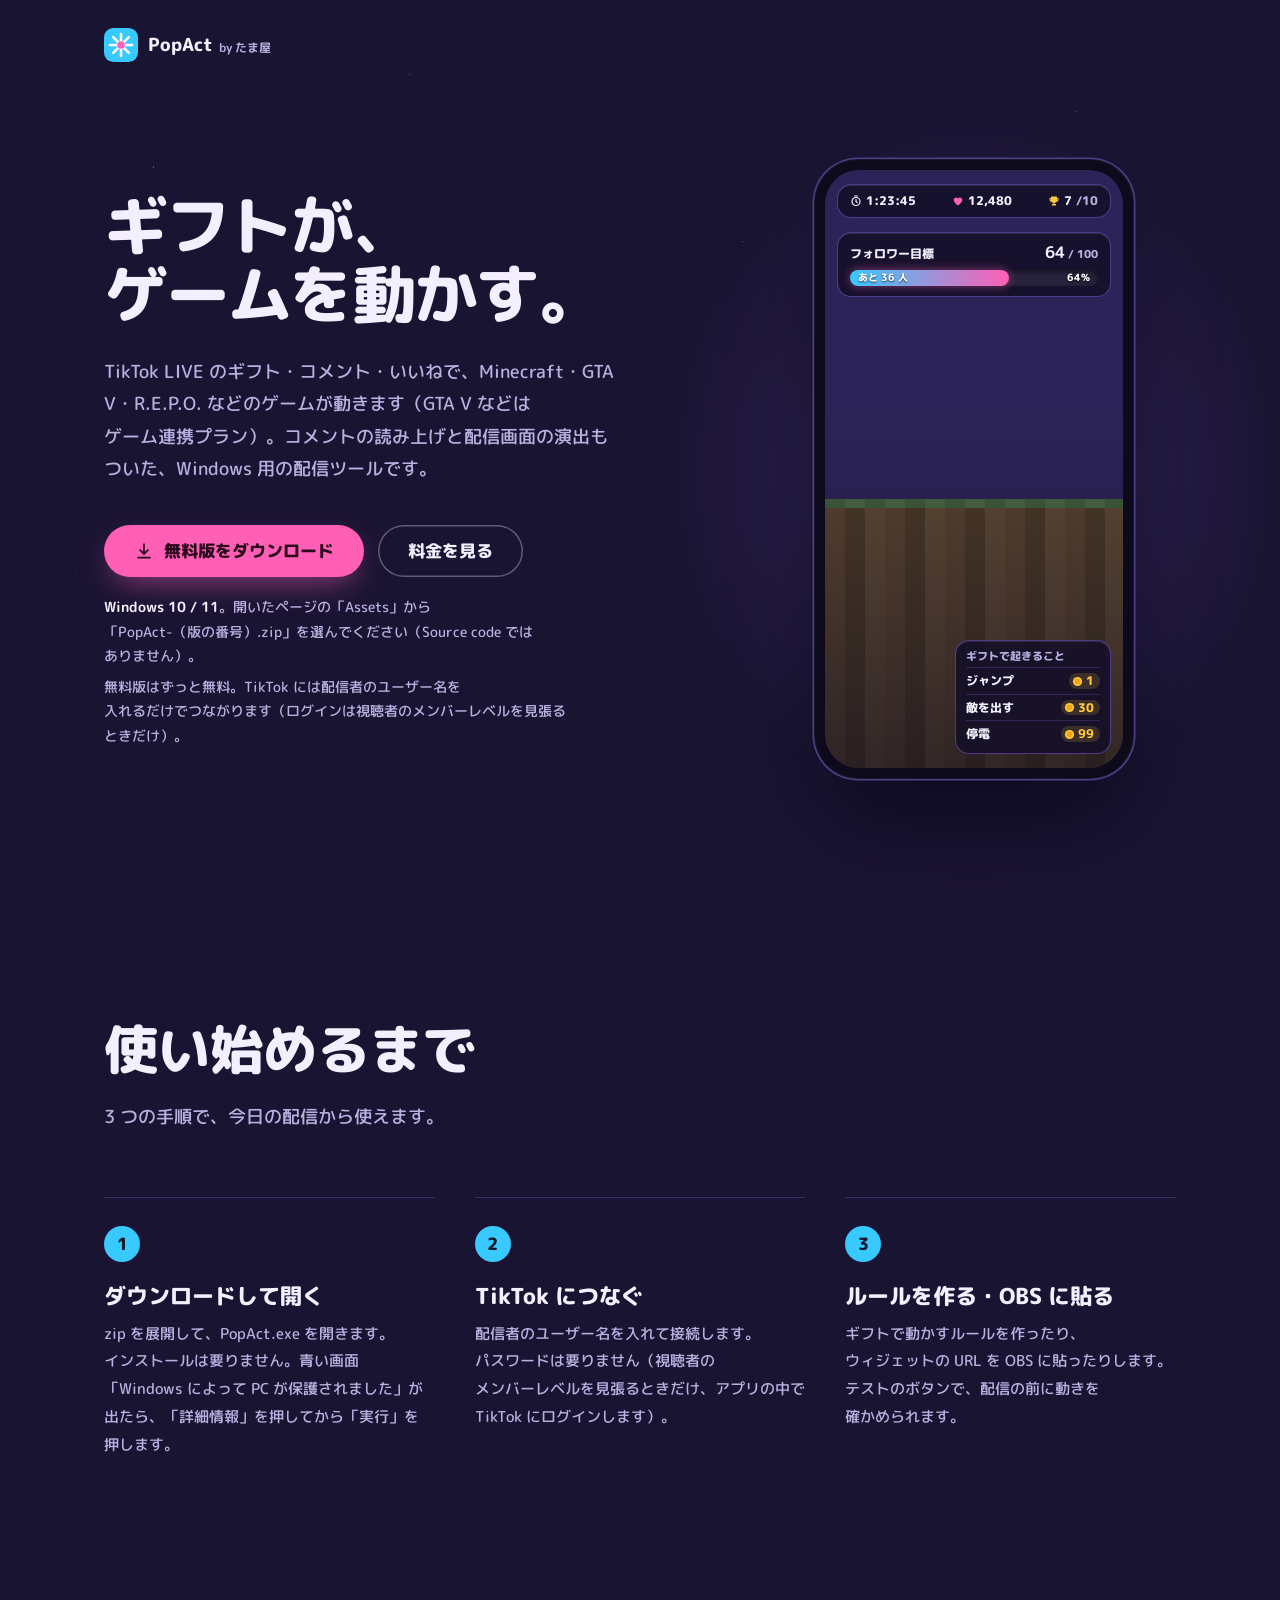
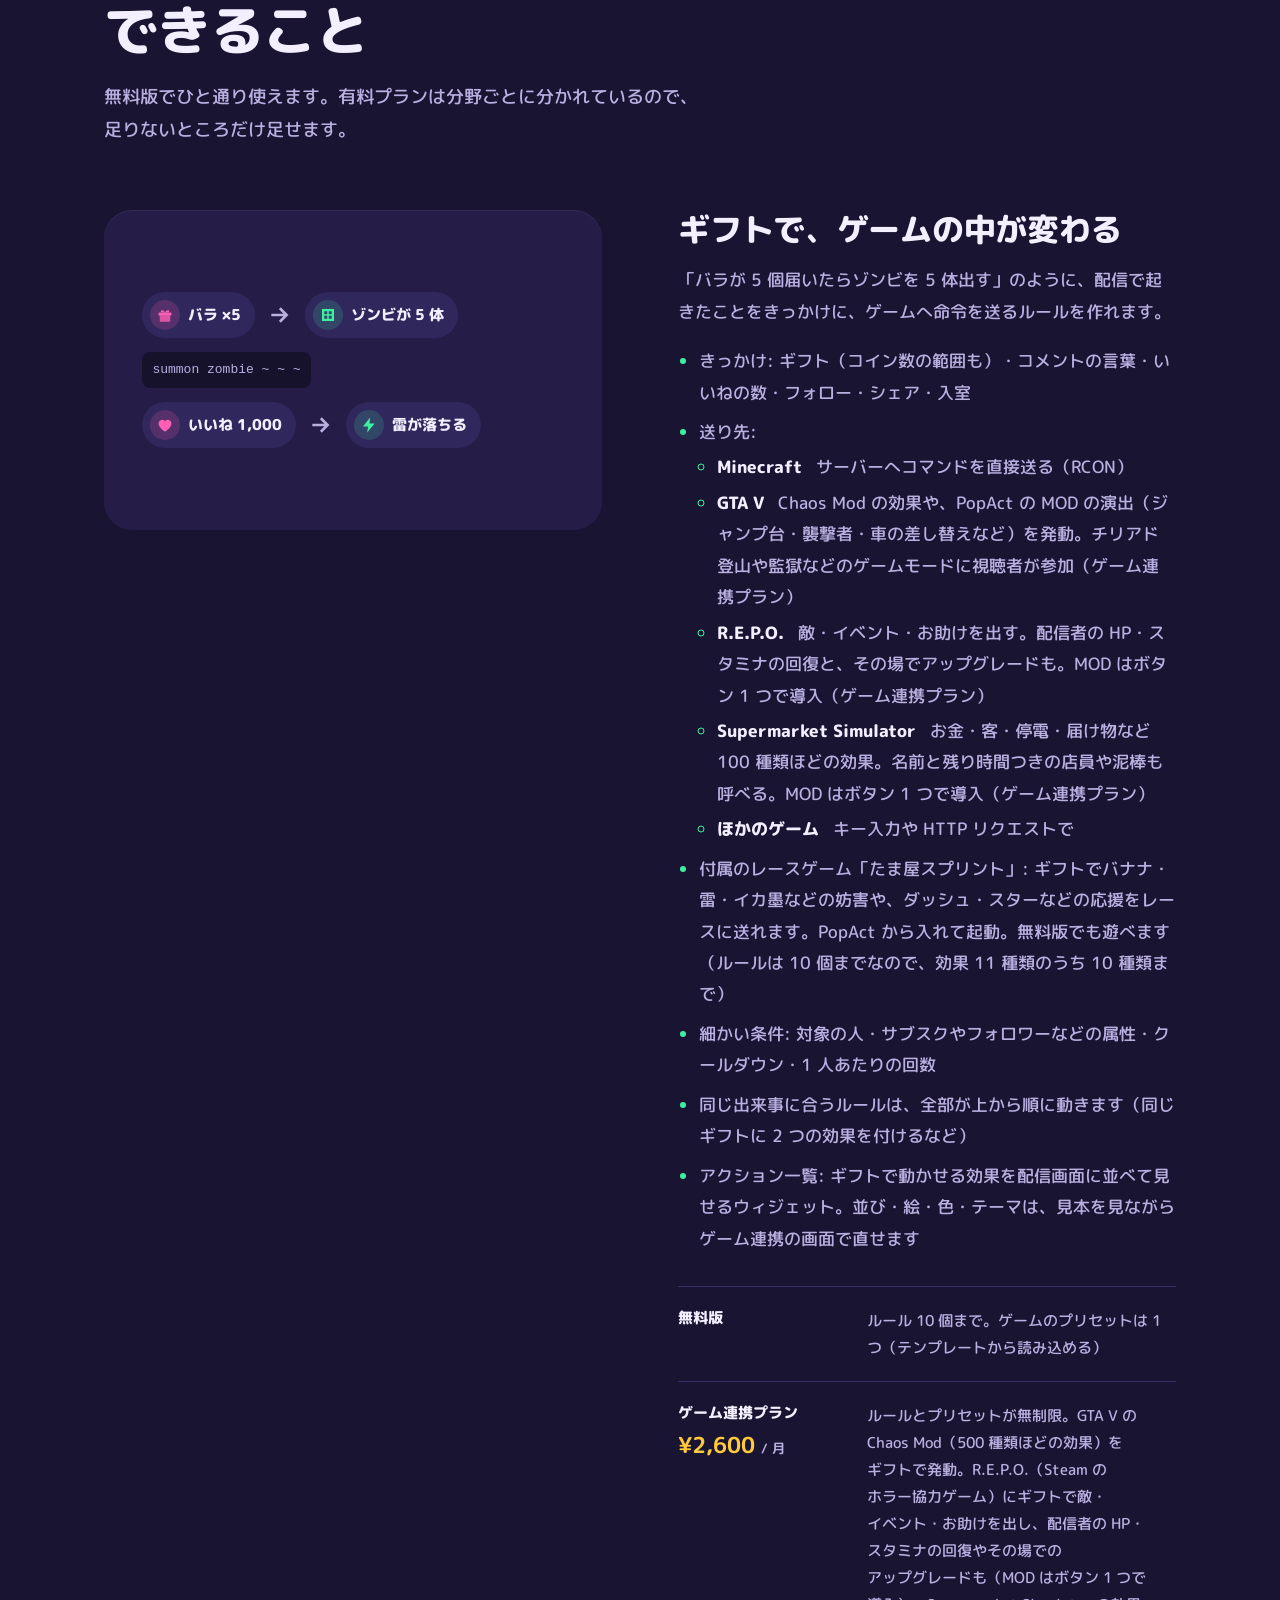
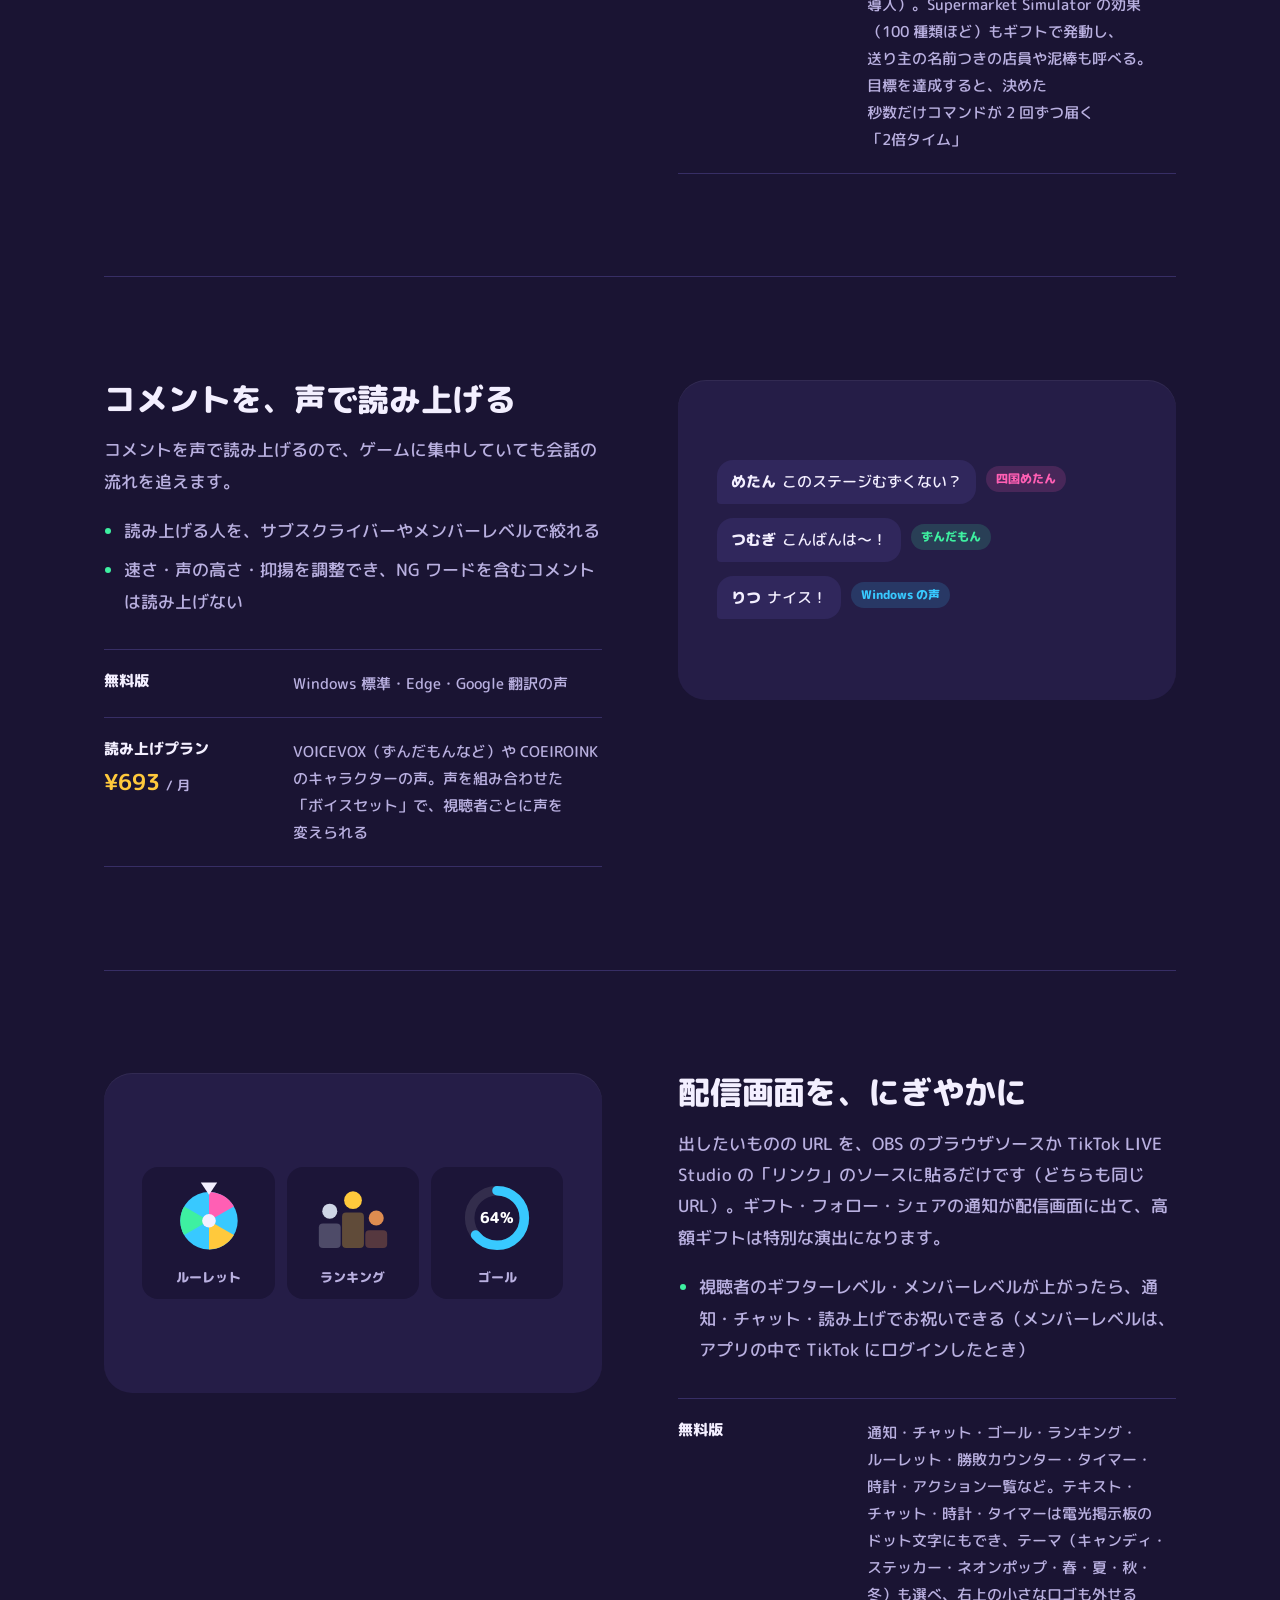
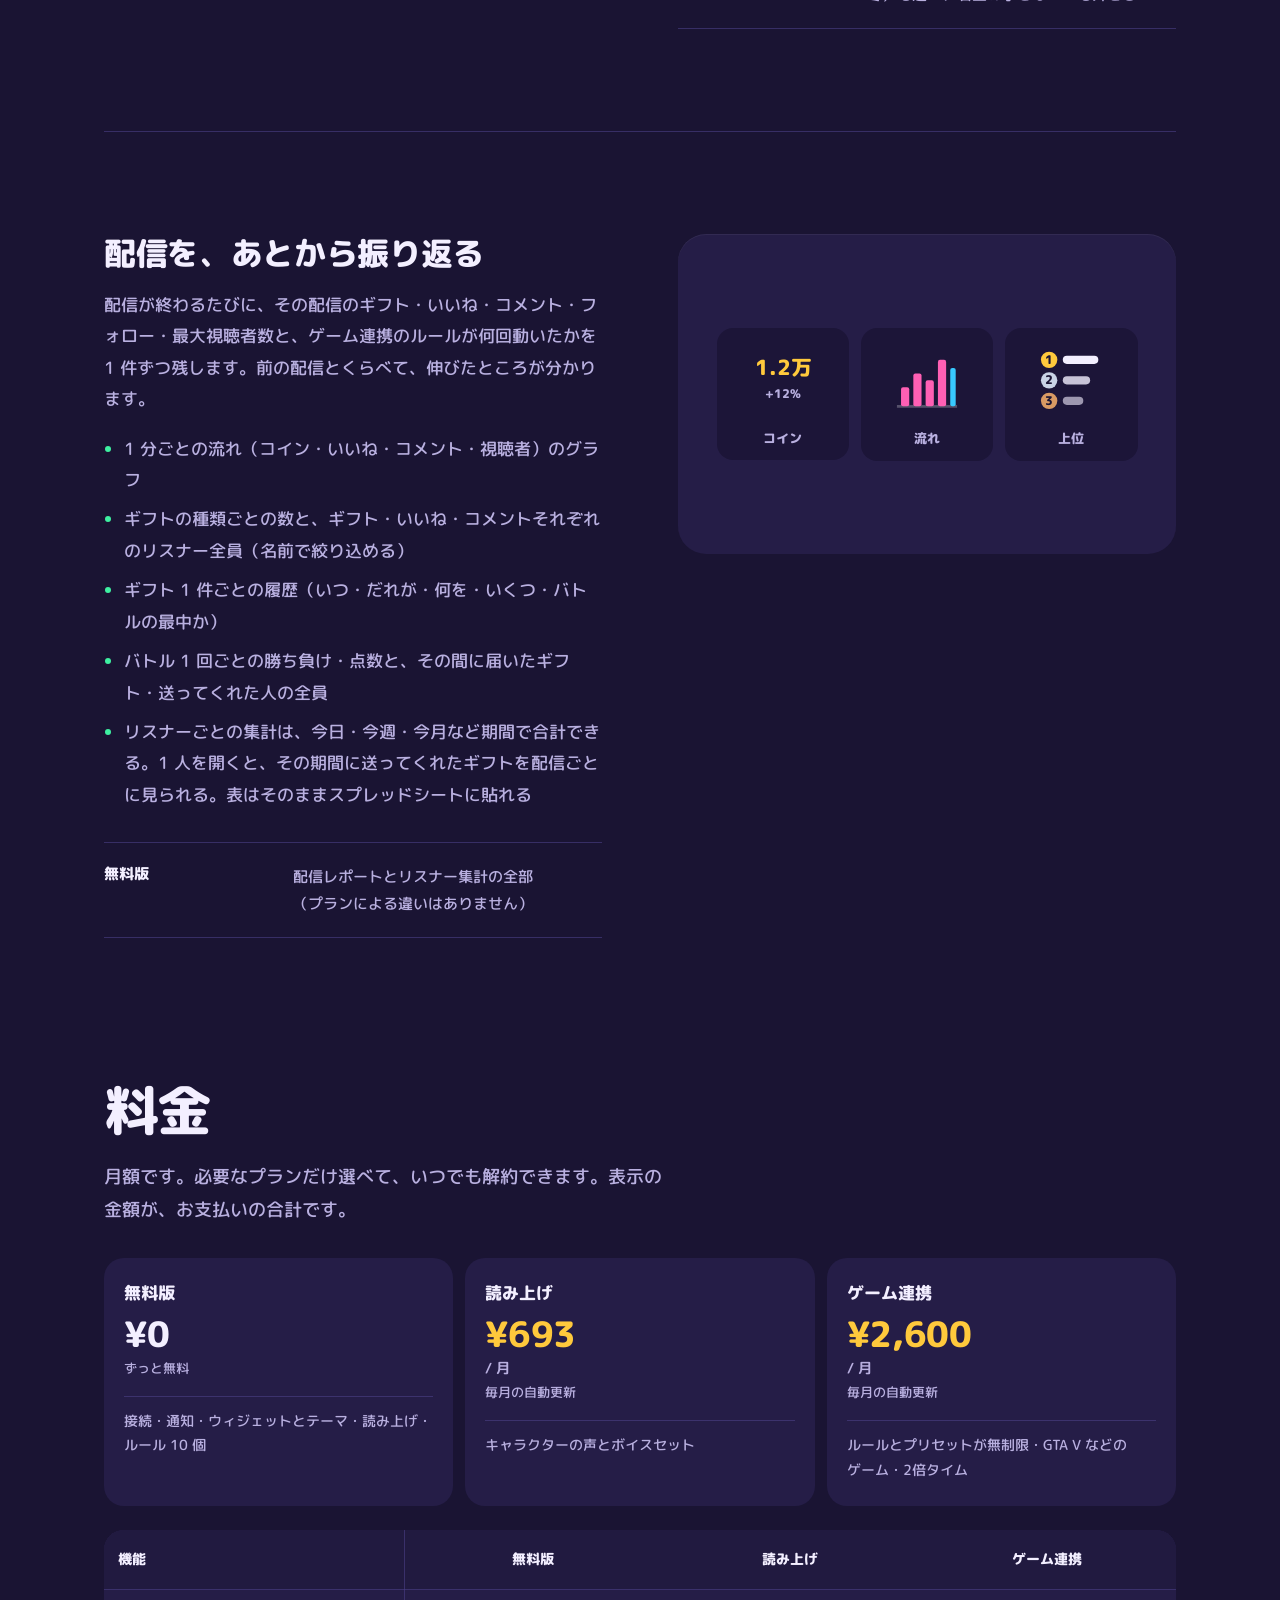
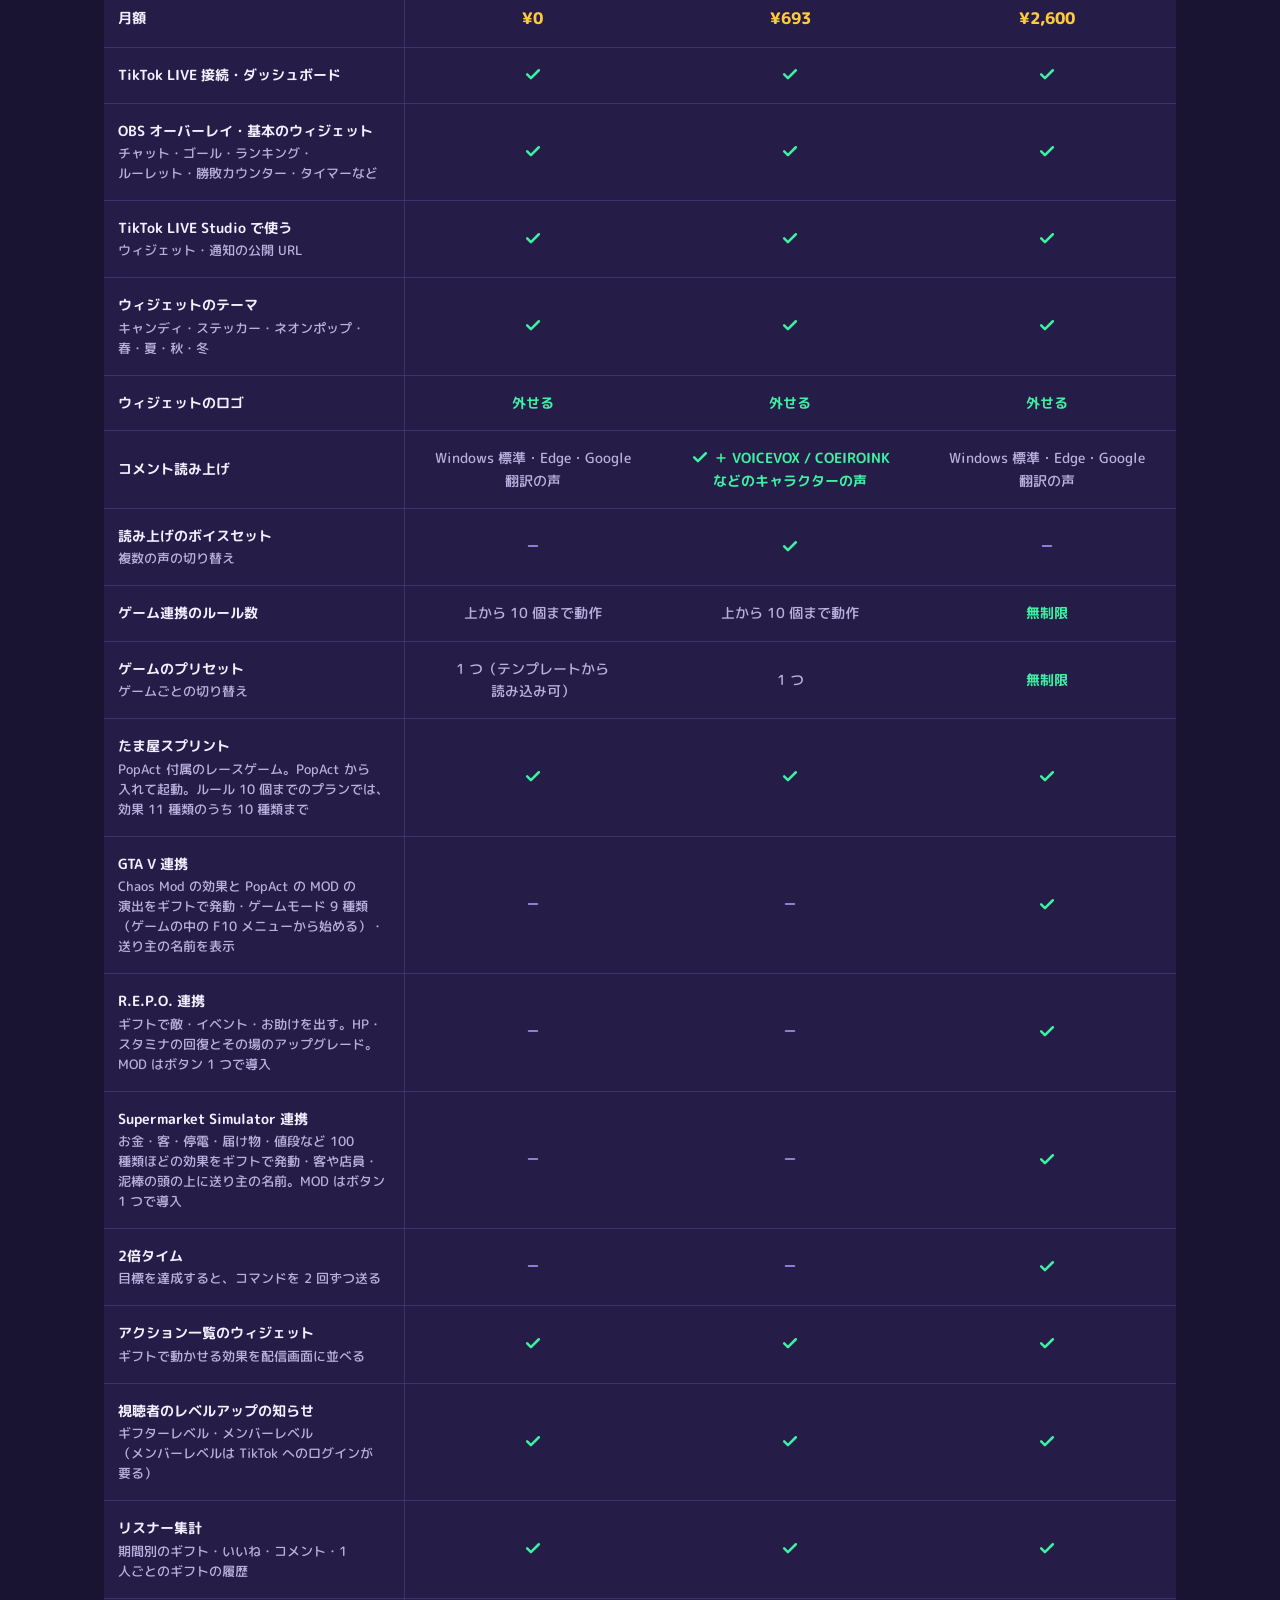
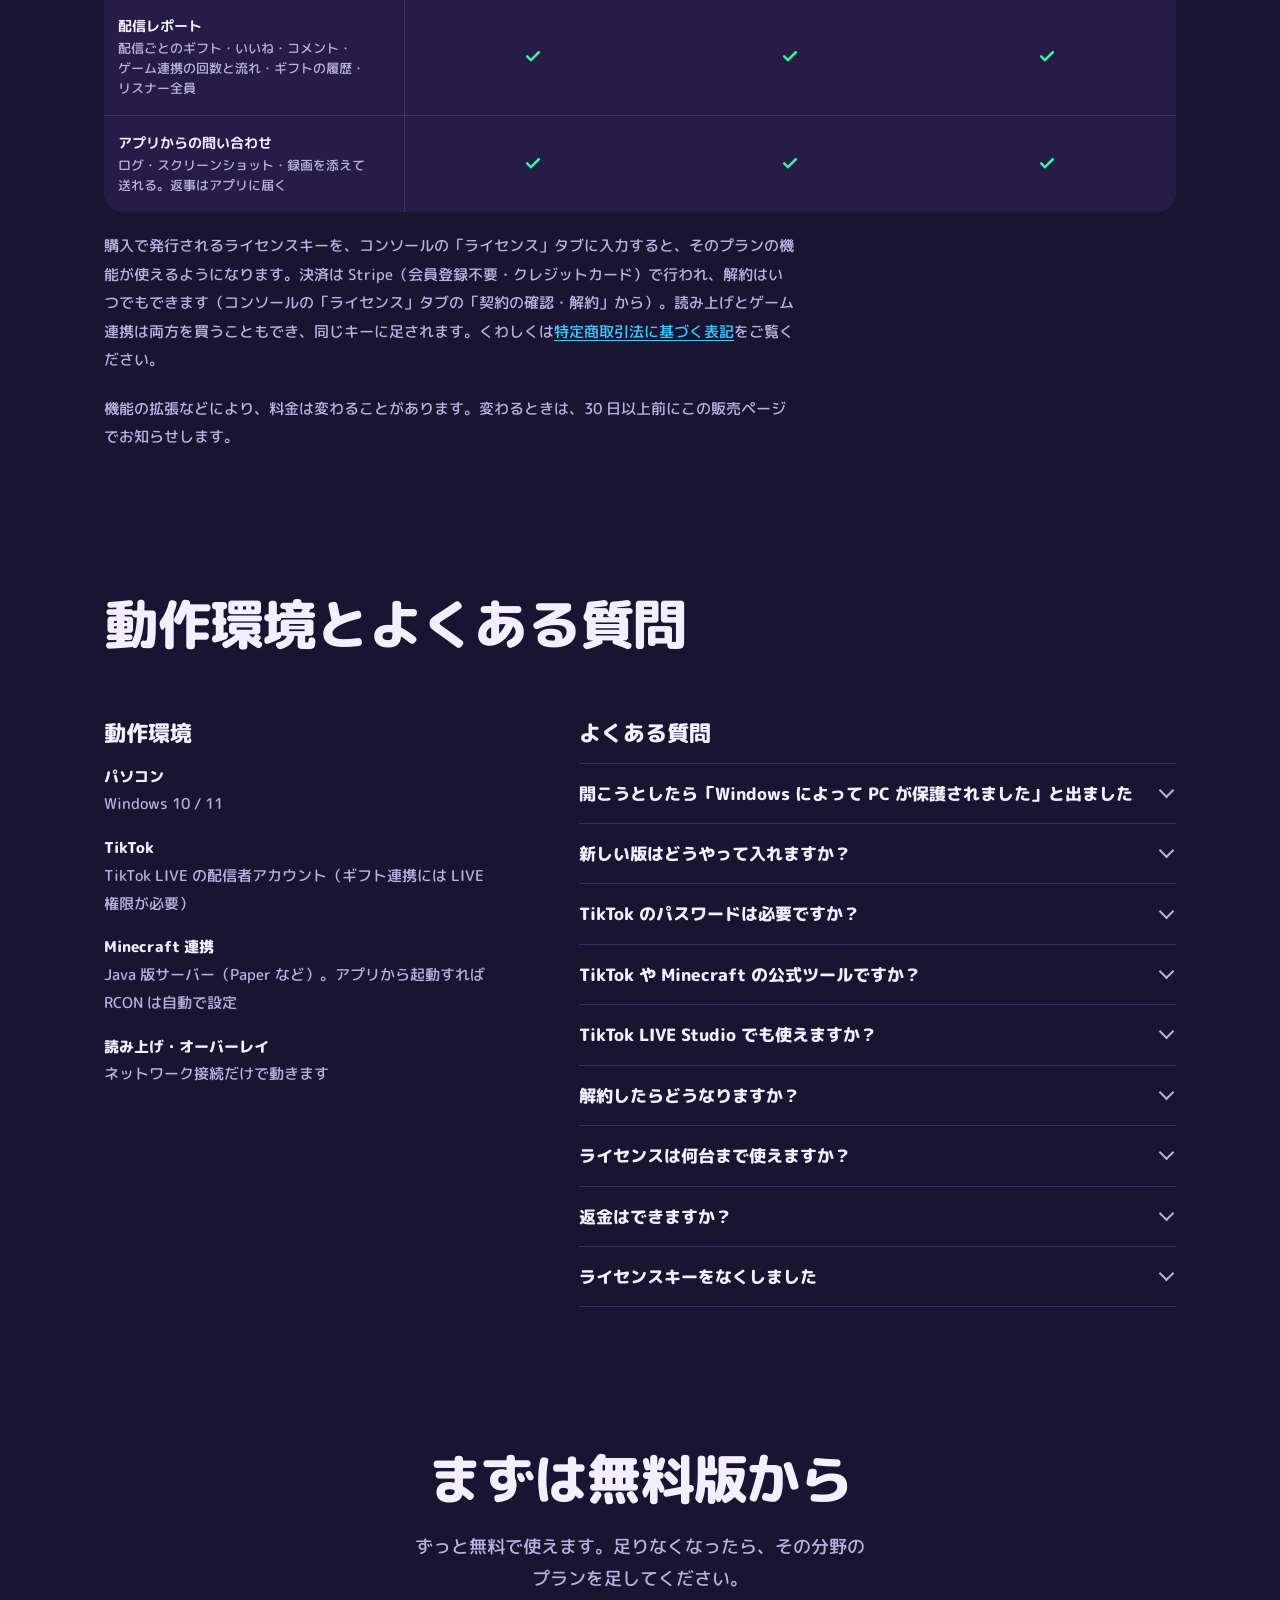
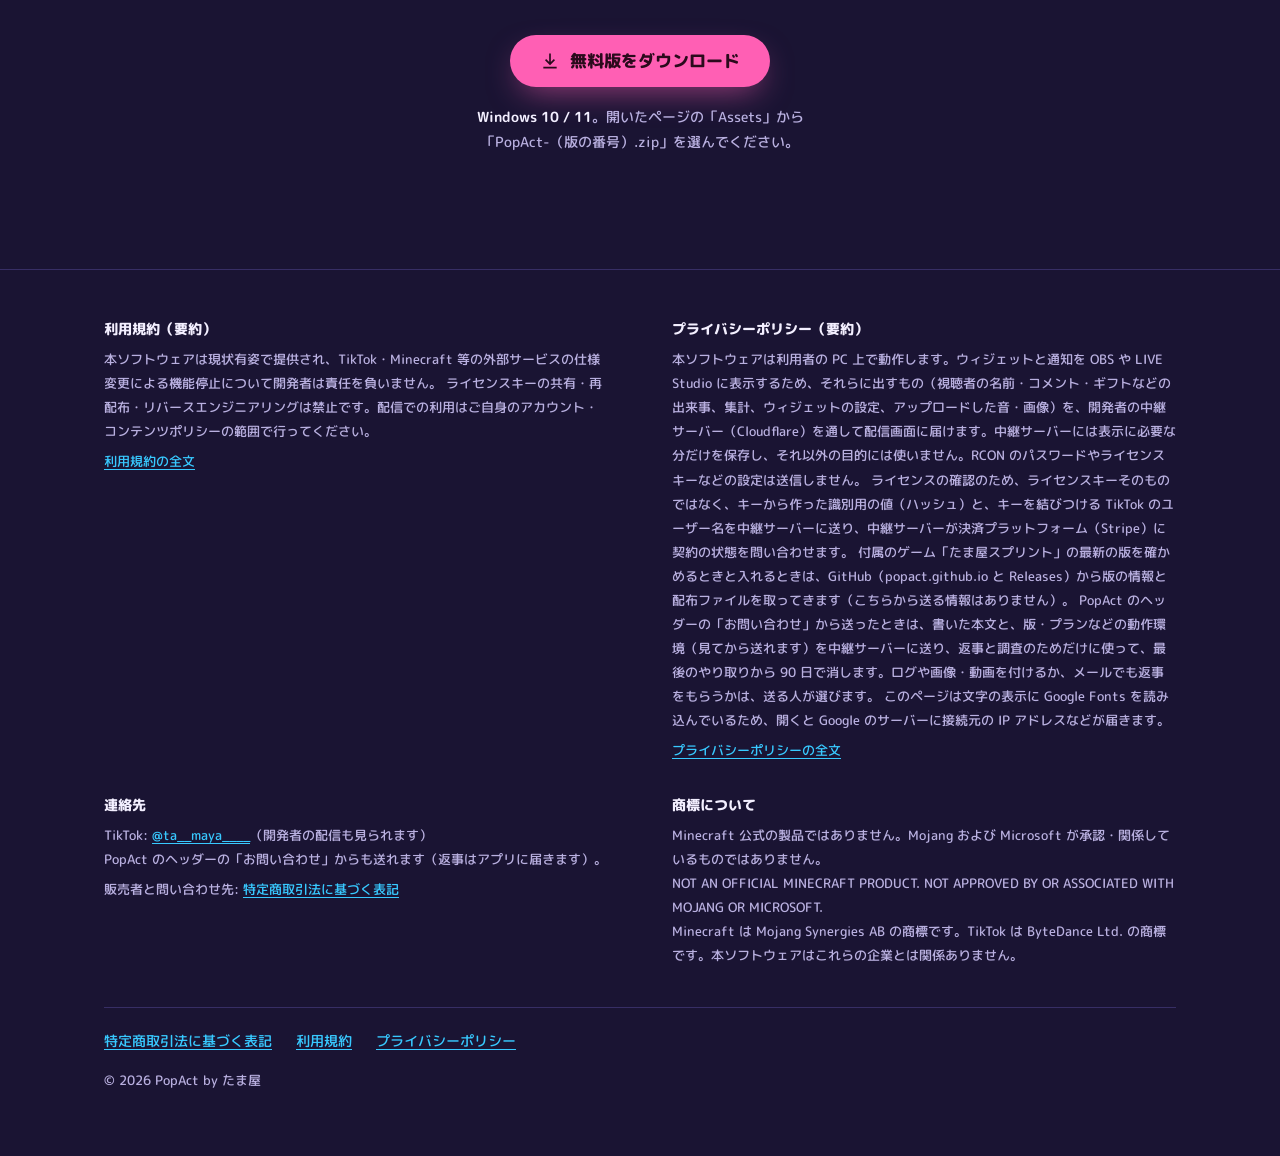
==== commit 0f9d085a: "販売ページ: 1.3.0 の自動更新・電光掲示板を書き足す（プライバシーポリシーに新しい版の確かめの 1 行）" ====
--- a/index.html
+++ b/index.html
@@ -442,7 +442,7 @@
         <li>視聴者のギフターレベル・メンバーレベルが上がったら、通知・チャット・読み上げでお祝いできる（メンバーレベルは、アプリの中で TikTok にログインしたとき）</li>
       </ul>
       <div class="tiers">
-        <div class="tier"><b>無料版</b>通知・チャット・ゴール・ランキング・ルーレット・勝敗カウンター・タイマー・時計・アクション一覧など。テーマ（キャンディ・ステッカー・ネオンポップ・春・夏・秋・冬）も選べ、右上の小さなロゴも外せる</div>
+        <div class="tier"><b>無料版</b>通知・チャット・ゴール・ランキング・ルーレット・勝敗カウンター・タイマー・時計・アクション一覧など。テキスト・チャット・時計・タイマーは電光掲示板のドット文字にもでき、テーマ（キャンディ・ステッカー・ネオンポップ・春・夏・秋・冬）も選べ、右上の小さなロゴも外せる</div>
       </div>
     </div>
   </div>
@@ -541,6 +541,8 @@
       <h3>よくある質問</h3>
       <details><summary>開こうとしたら「Windows によって PC が保護されました」と出ました</summary>
         <p>新しいアプリを開くと、Windows の SmartScreen がこの青い画面を出すことがあります。「詳細情報」を押し、出てきた「実行」を押すと開けます。</p></details>
+      <details><summary>新しい版はどうやって入れますか？</summary>
+        <p>1.3.0 からは、PopAct を起動したときに新しい版があれば、自動で入れ替わります（設定・ルール・メディアはそのままです）。1.2.1 までの版を使っている方は、一度だけ新しい zip の中身を前のフォルダに上書きしてください。</p></details>
       <details><summary>TikTok のパスワードは必要ですか？</summary>
         <p>ふだんは要りません。配信者のユーザー名だけでつながります。視聴者のメンバーレベルが上がったことに気づく「レベルの見張り」を使うときだけ、アプリの中の TikTok のページでログインします。ログインの情報はパソコンの中だけに残り、PopAct が読むことはありません。</p></details>
       <details><summary>TikTok や Minecraft の公式ツールですか？</summary>
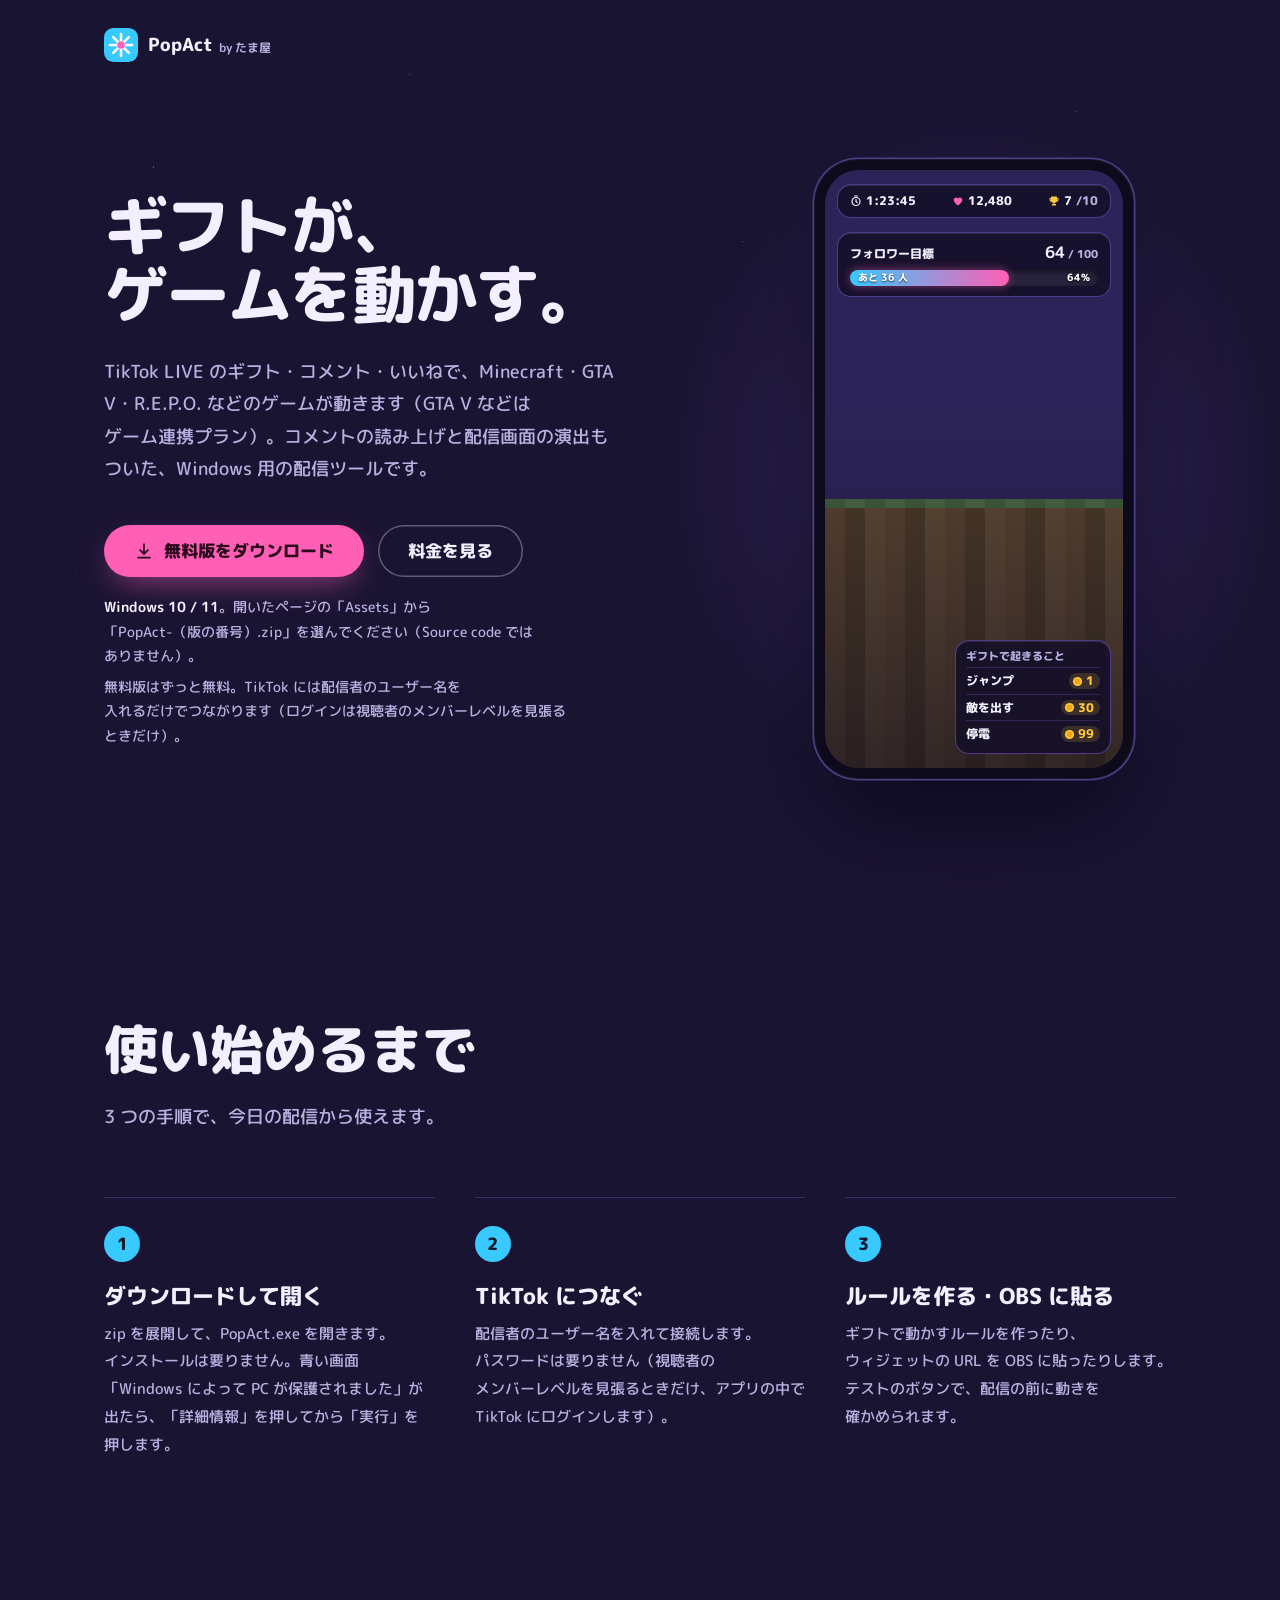
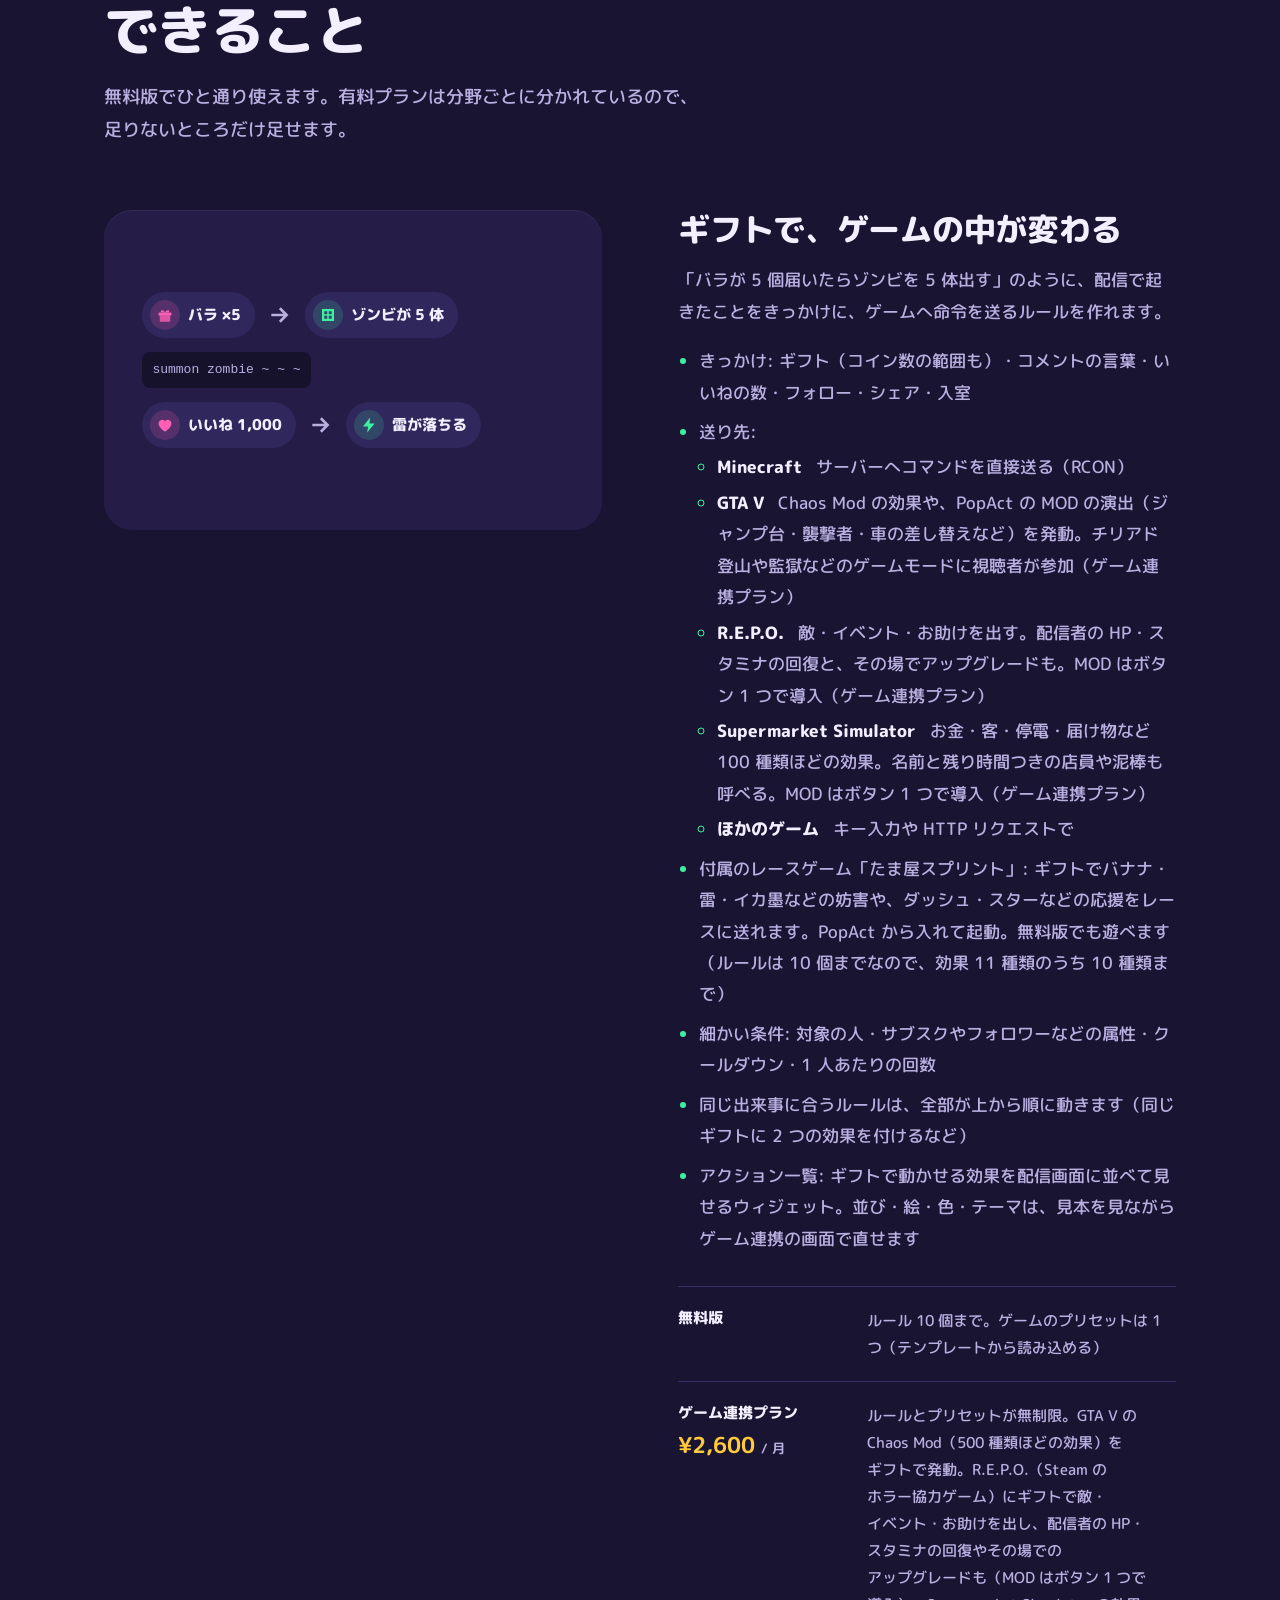
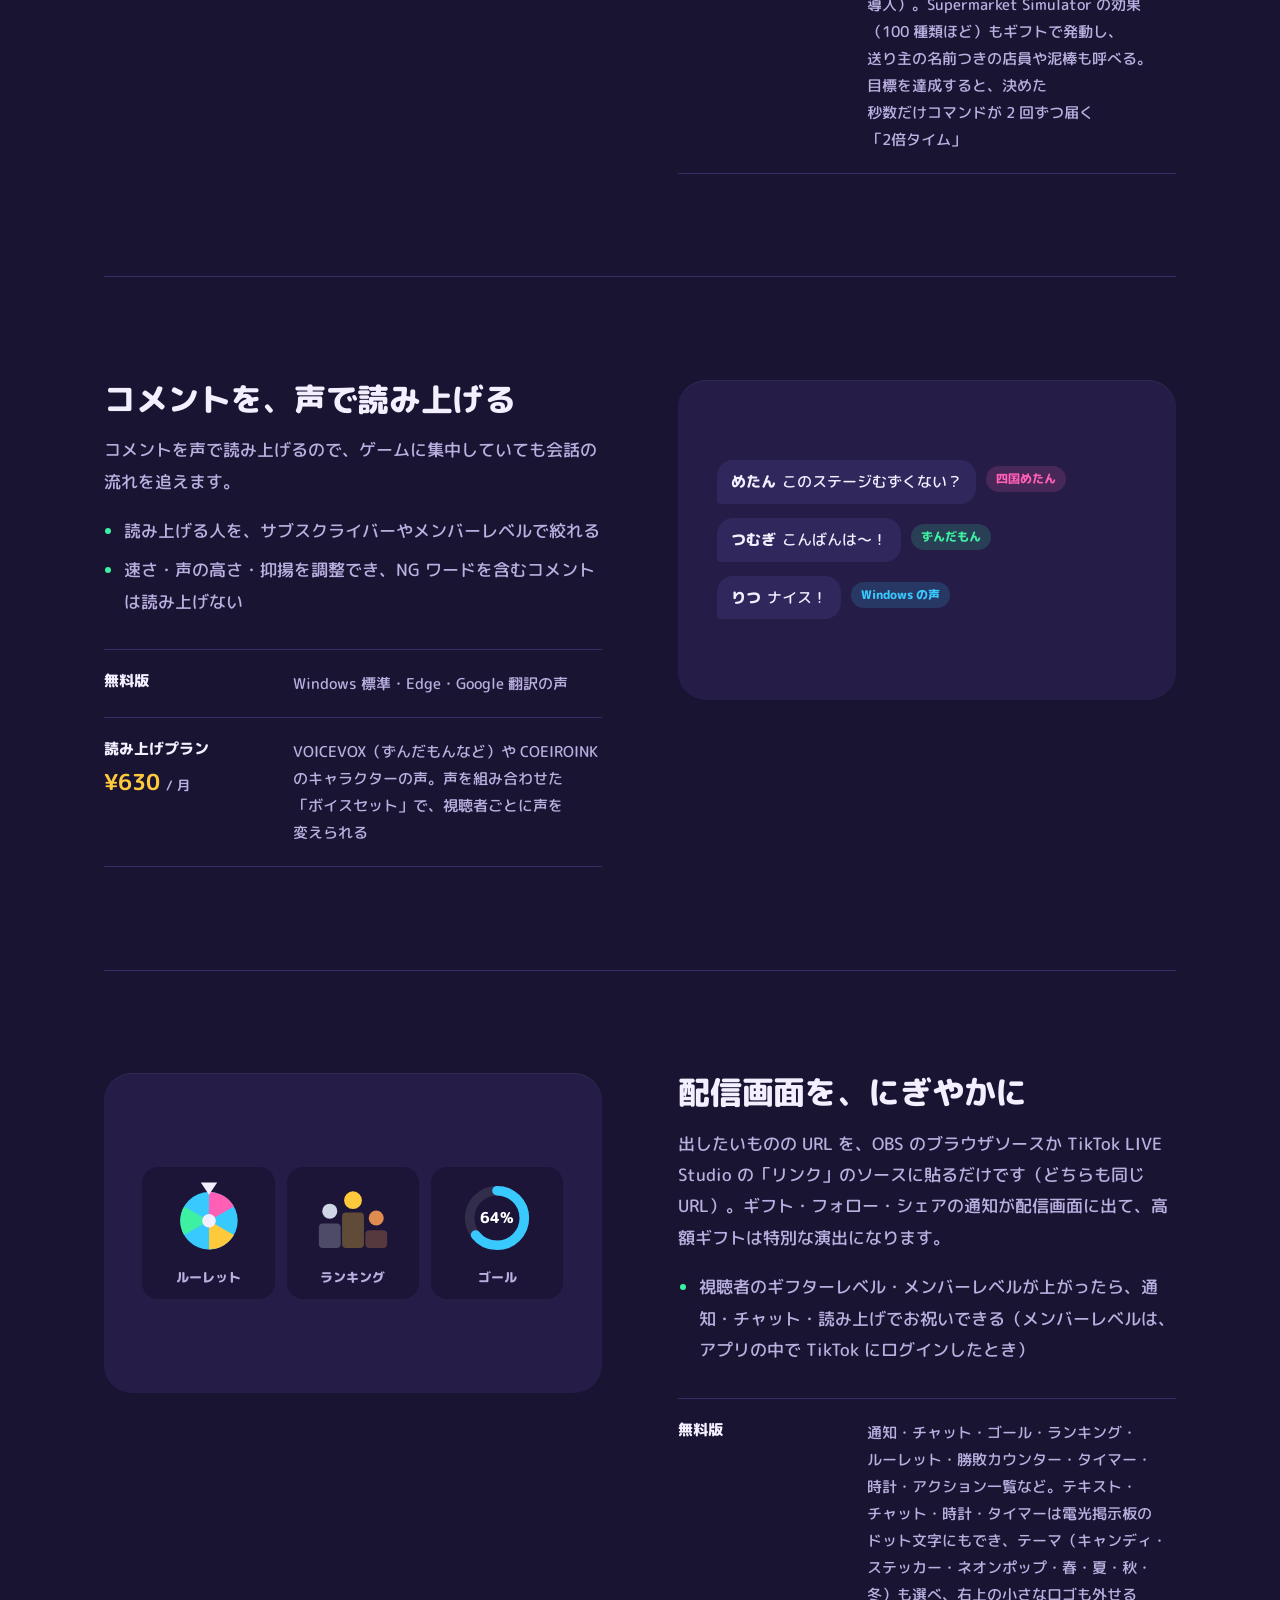
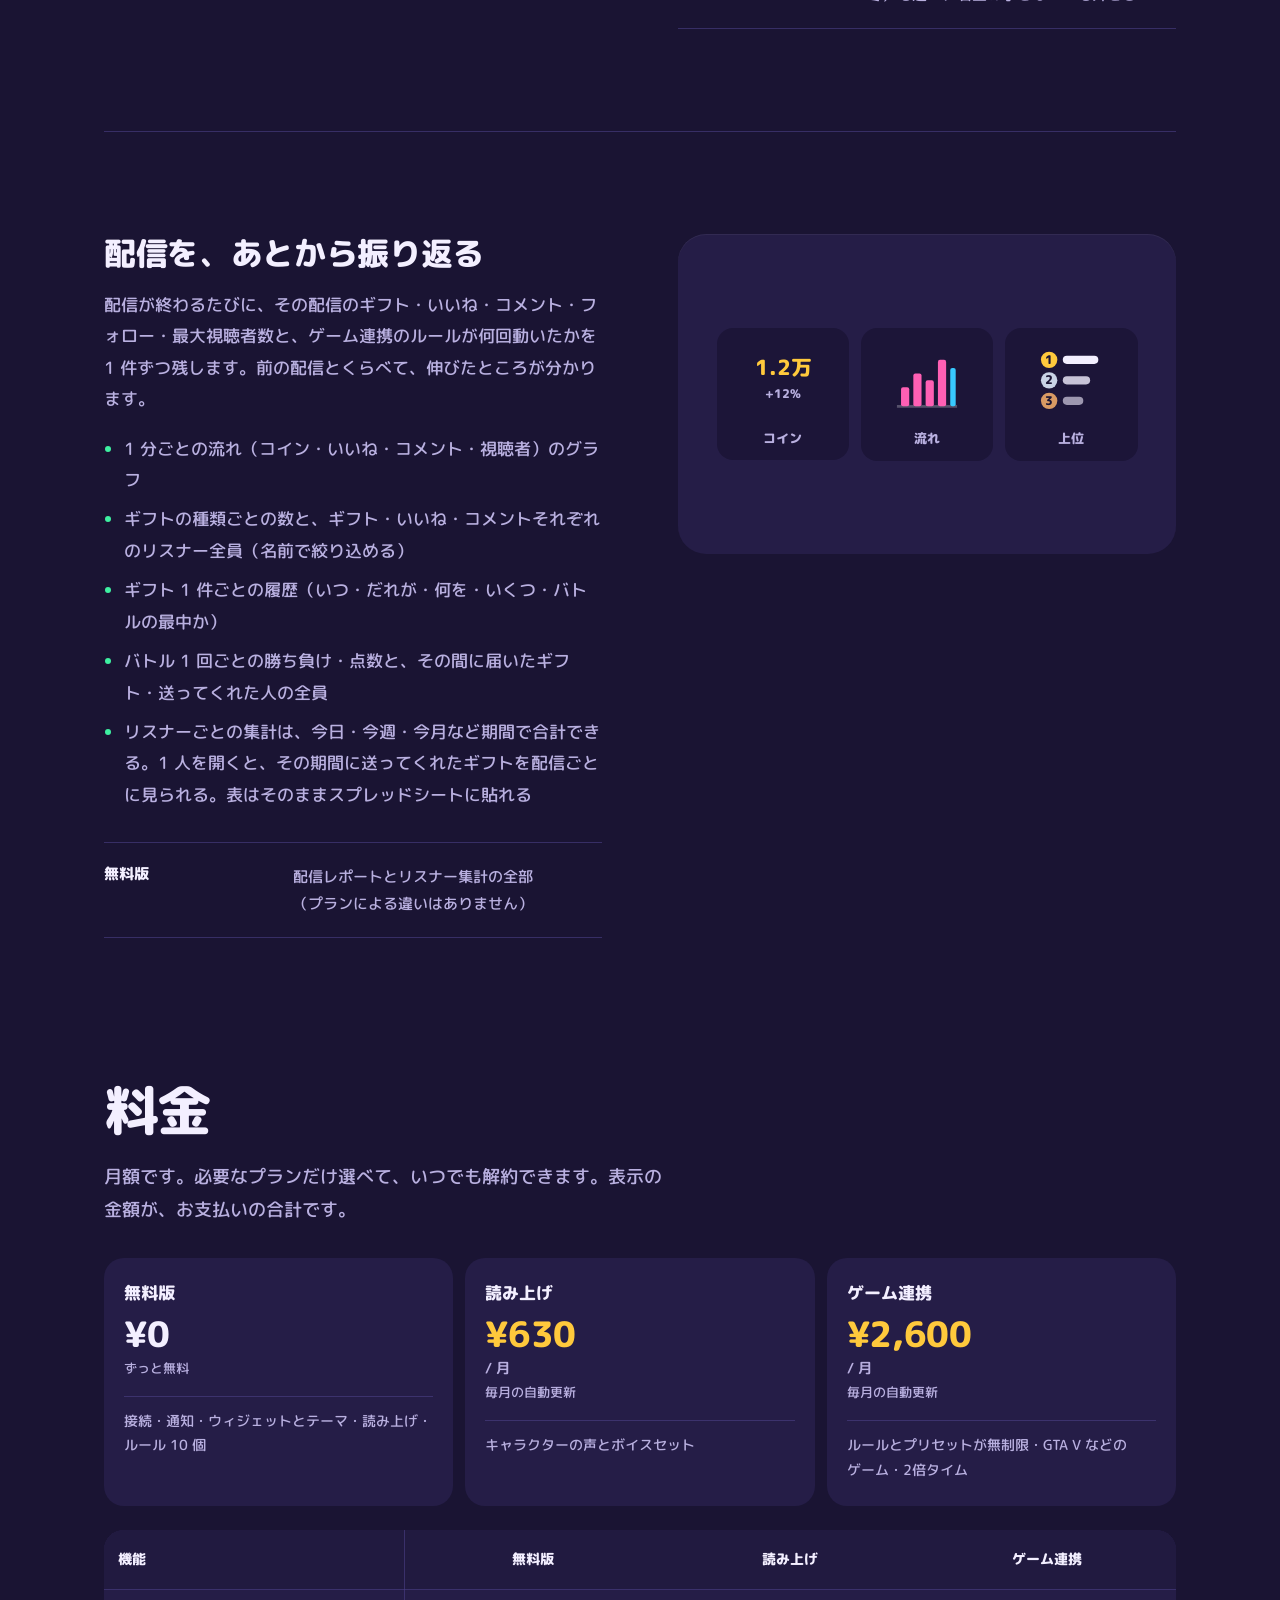
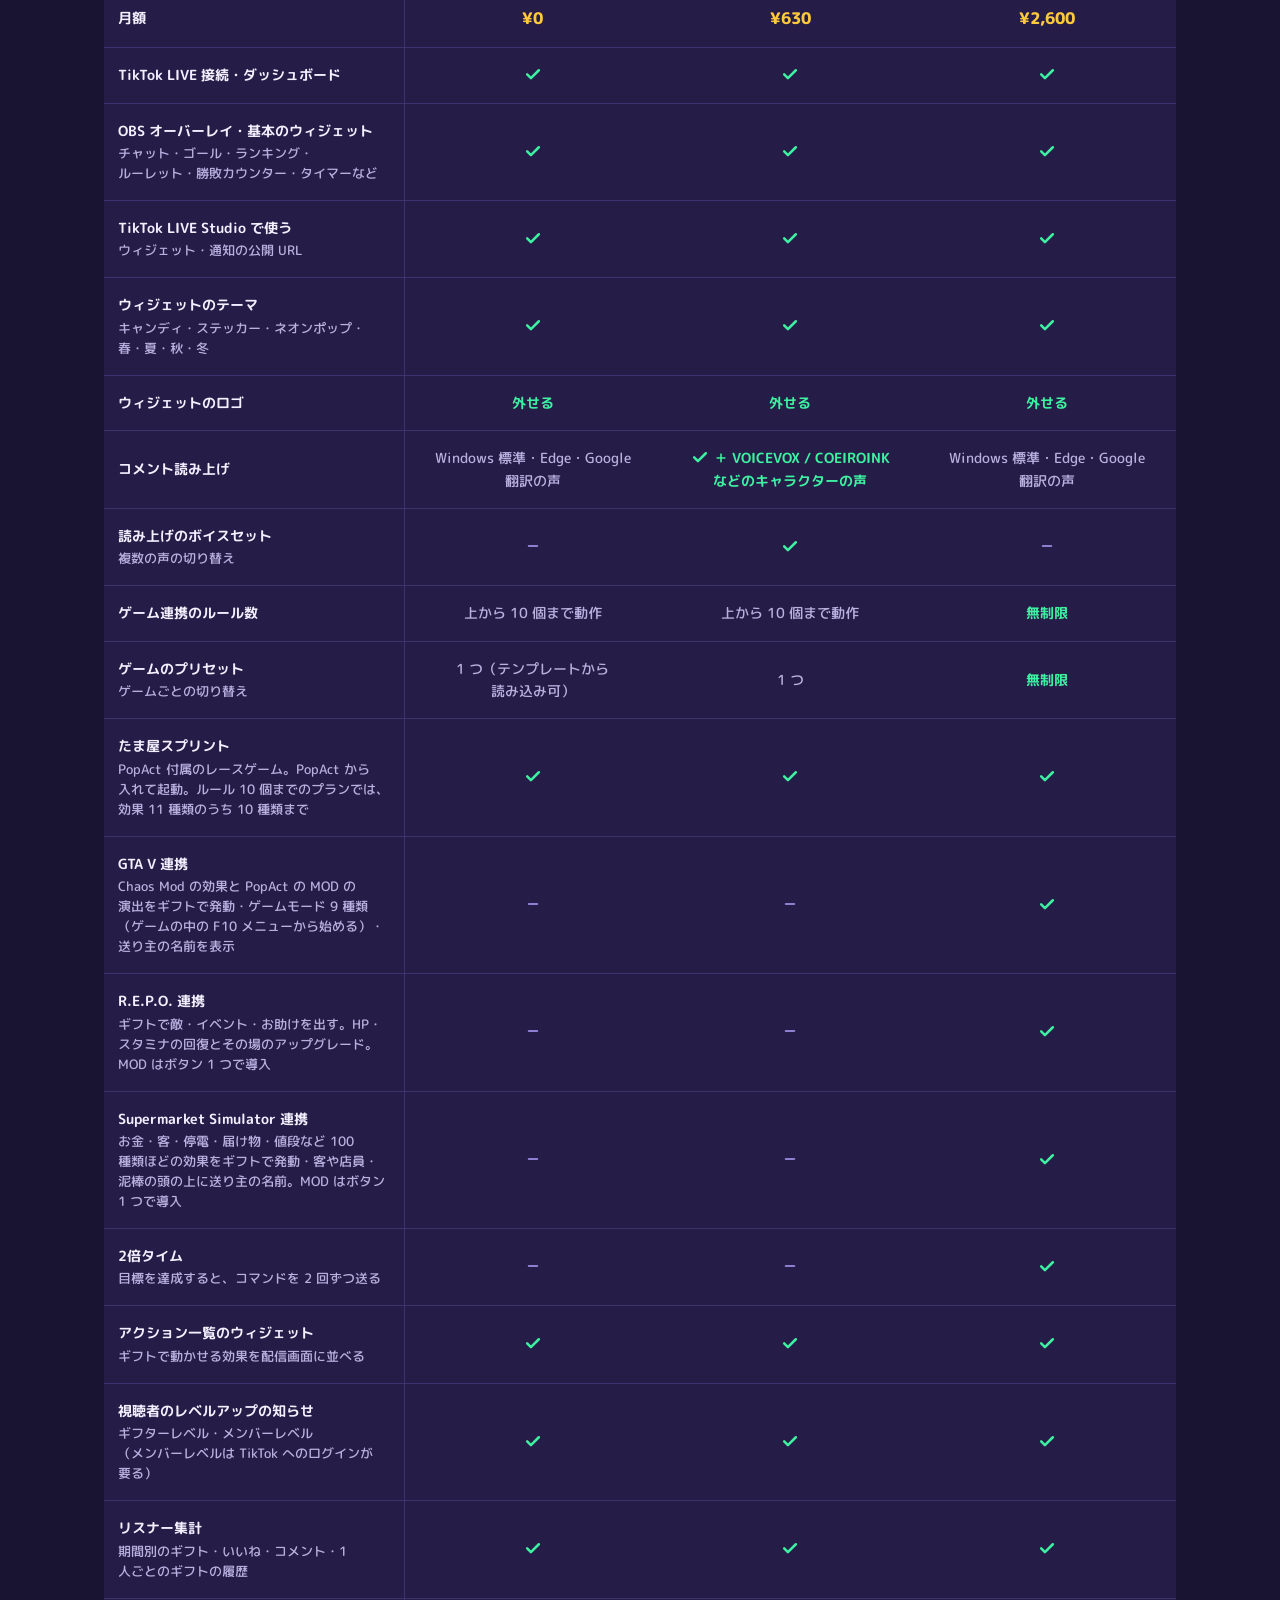
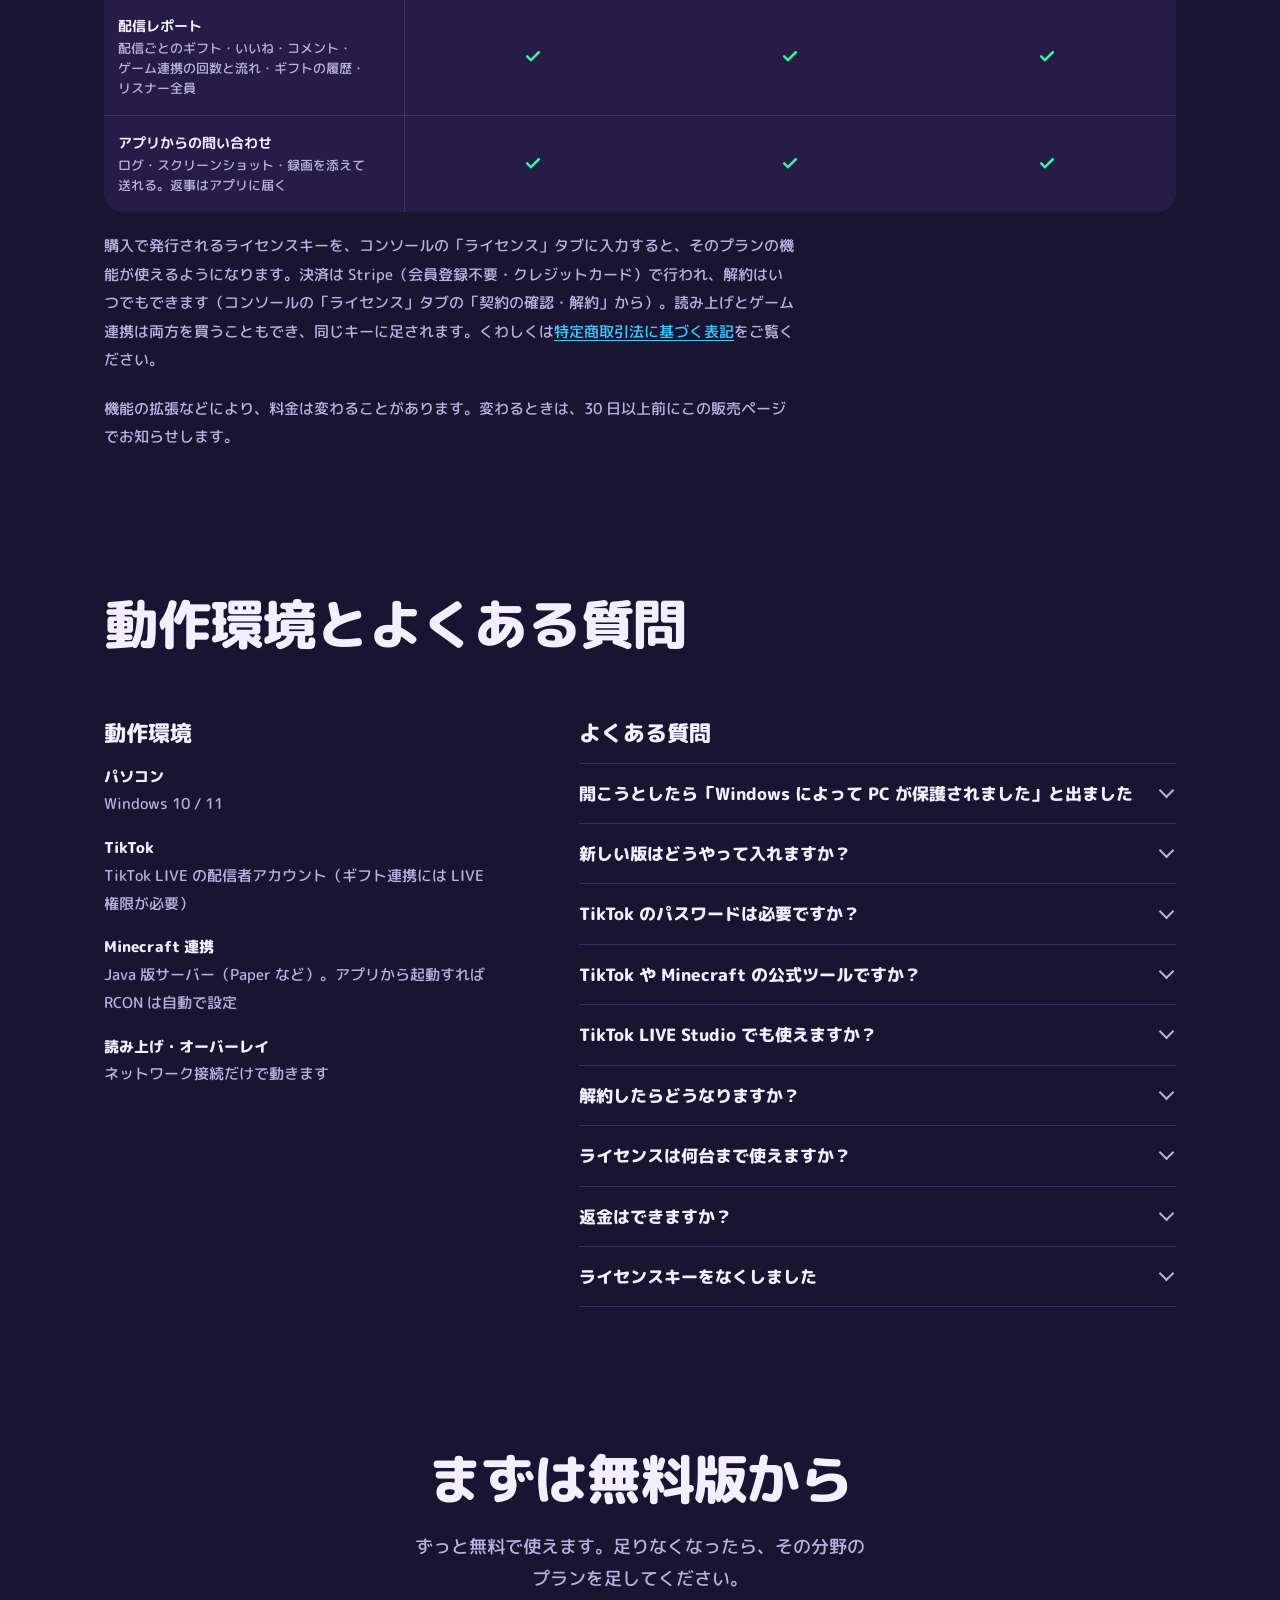
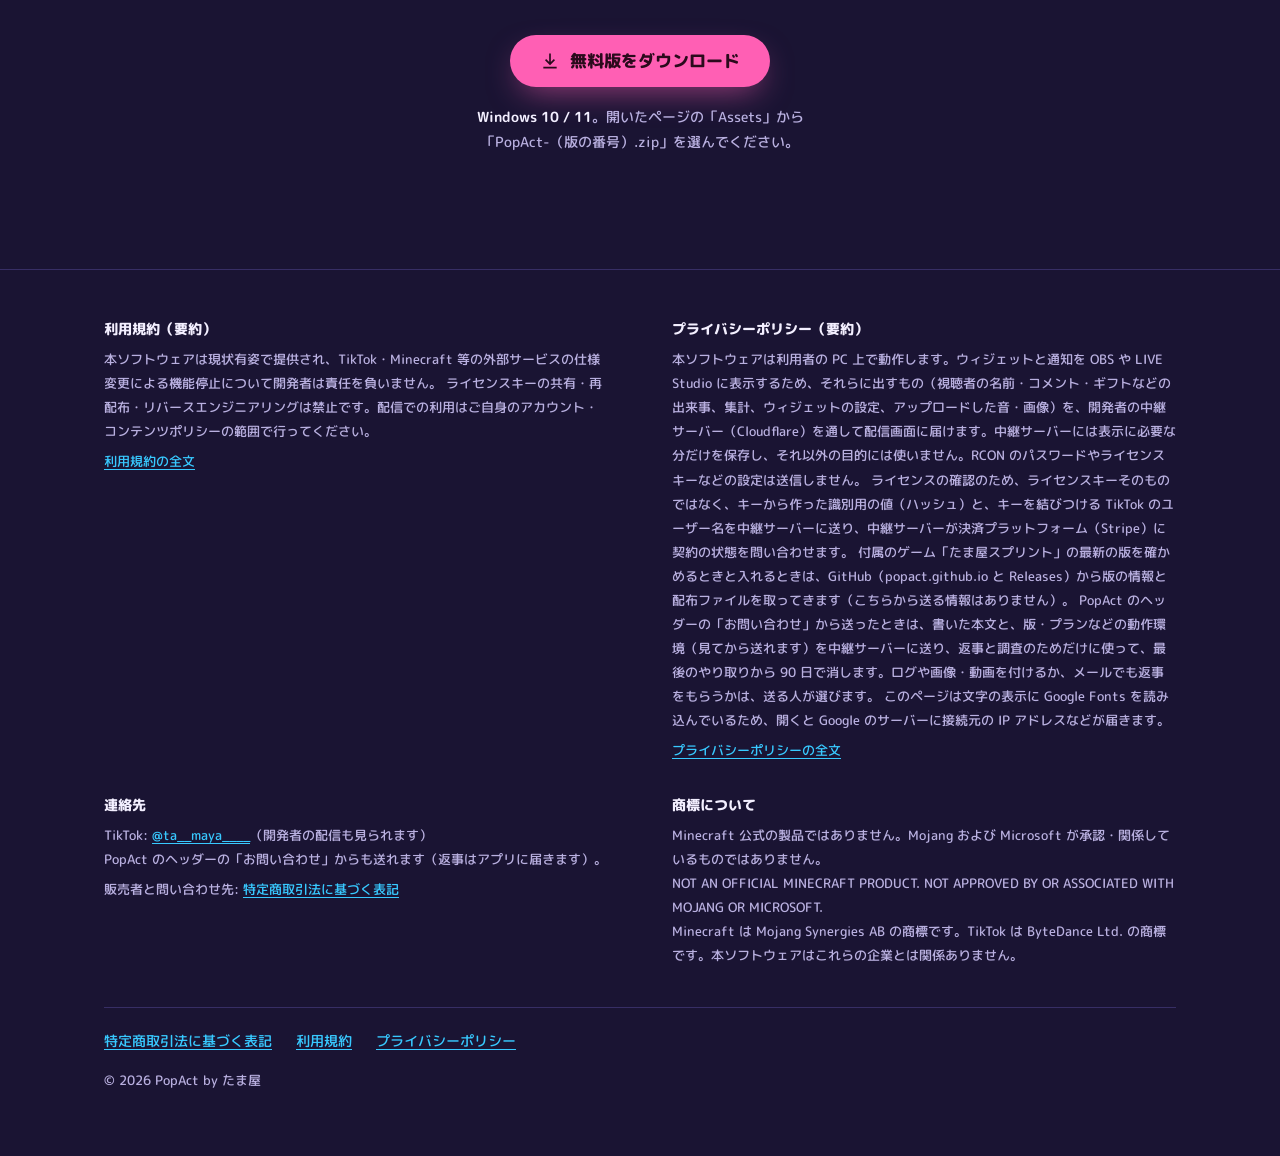
==== commit 7ba0c2f2: "販売ページ: 読み上げプランの月額を ¥630 にする" ====
--- a/index.html
+++ b/index.html
@@ -422,7 +422,7 @@
       </ul>
       <div class="tiers">
         <div class="tier"><b>無料版</b>Windows 標準・Edge・Google 翻訳の声</div>
-        <div class="tier paid"><b>読み上げプラン<span class="pr"><em>¥693</em> / 月</span></b>VOICEVOX（ずんだもんなど）や COEIROINK のキャラクターの声。声を組み合わせた「ボイスセット」で、視聴者ごとに声を変えられる</div>
+        <div class="tier paid"><b>読み上げプラン<span class="pr"><em>¥630</em> / 月</span></b>VOICEVOX（ずんだもんなど）や COEIROINK のキャラクターの声。声を組み合わせた「ボイスセット」で、視聴者ごとに声を変えられる</div>
       </div>
     </div>
   </div>
@@ -480,7 +480,7 @@
   <!-- 値段はお支払いの合計（「税込」「税抜」とは書かない。訳は CLAUDE.md の「プランと鍵」）。もとは plan-features.js の PLAN_PRICES_JPY -->
   <div class="tickets">
     <div class="ticket free"><h3>無料版</h3><div class="yen">¥0</div><p class="ex">ずっと無料</p><p>接続・通知・ウィジェットとテーマ・読み上げ・ルール 10 個</p></div>
-    <div class="ticket"><h3>読み上げ</h3><div class="yen">¥693<small>/ 月</small></div><p class="ex">毎月の自動更新</p><p>キャラクターの声とボイスセット</p></div>
+    <div class="ticket"><h3>読み上げ</h3><div class="yen">¥630<small>/ 月</small></div><p class="ex">毎月の自動更新</p><p>キャラクターの声とボイスセット</p></div>
     <div class="ticket"><h3>ゲーム連携</h3><div class="yen">¥2,600<small>/ 月</small></div><p class="ex">毎月の自動更新</p><p>ルールとプリセットが無制限・GTA V などのゲーム・2倍タイム</p></div>
   </div>
 
@@ -496,7 +496,7 @@
       <tr><th scope="col">機能</th><th scope="col">無料版</th><th scope="col">読み上げ</th><th scope="col">ゲーム連携</th></tr>
     </thead>
     <tbody>
-      <tr><th scope="row">月額</th><td class="yen">¥0</td><td class="yen">¥693</td><td class="yen">¥2,600</td></tr>
+      <tr><th scope="row">月額</th><td class="yen">¥0</td><td class="yen">¥630</td><td class="yen">¥2,600</td></tr>
       <tr><th scope="row">TikTok LIVE 接続・ダッシュボード</th><td class="ok"><svg class="mk" aria-hidden="true"><use href="#i-yes"/></svg><span class="vh">あり</span></td><td class="ok"><svg class="mk" aria-hidden="true"><use href="#i-yes"/></svg><span class="vh">あり</span></td><td class="ok"><svg class="mk" aria-hidden="true"><use href="#i-yes"/></svg><span class="vh">あり</span></td></tr>
       <tr><th scope="row">OBS オーバーレイ・基本のウィジェット<small>チャット・ゴール・ランキング・ルーレット・勝敗カウンター・タイマーなど</small></th><td class="ok"><svg class="mk" aria-hidden="true"><use href="#i-yes"/></svg><span class="vh">あり</span></td><td class="ok"><svg class="mk" aria-hidden="true"><use href="#i-yes"/></svg><span class="vh">あり</span></td><td class="ok"><svg class="mk" aria-hidden="true"><use href="#i-yes"/></svg><span class="vh">あり</span></td></tr>
       <tr><th scope="row">TikTok LIVE Studio で使う<small>ウィジェット・通知の公開 URL</small></th><td class="ok"><svg class="mk" aria-hidden="true"><use href="#i-yes"/></svg><span class="vh">あり</span></td><td class="ok"><svg class="mk" aria-hidden="true"><use href="#i-yes"/></svg><span class="vh">あり</span></td><td class="ok"><svg class="mk" aria-hidden="true"><use href="#i-yes"/></svg><span class="vh">あり</span></td></tr>
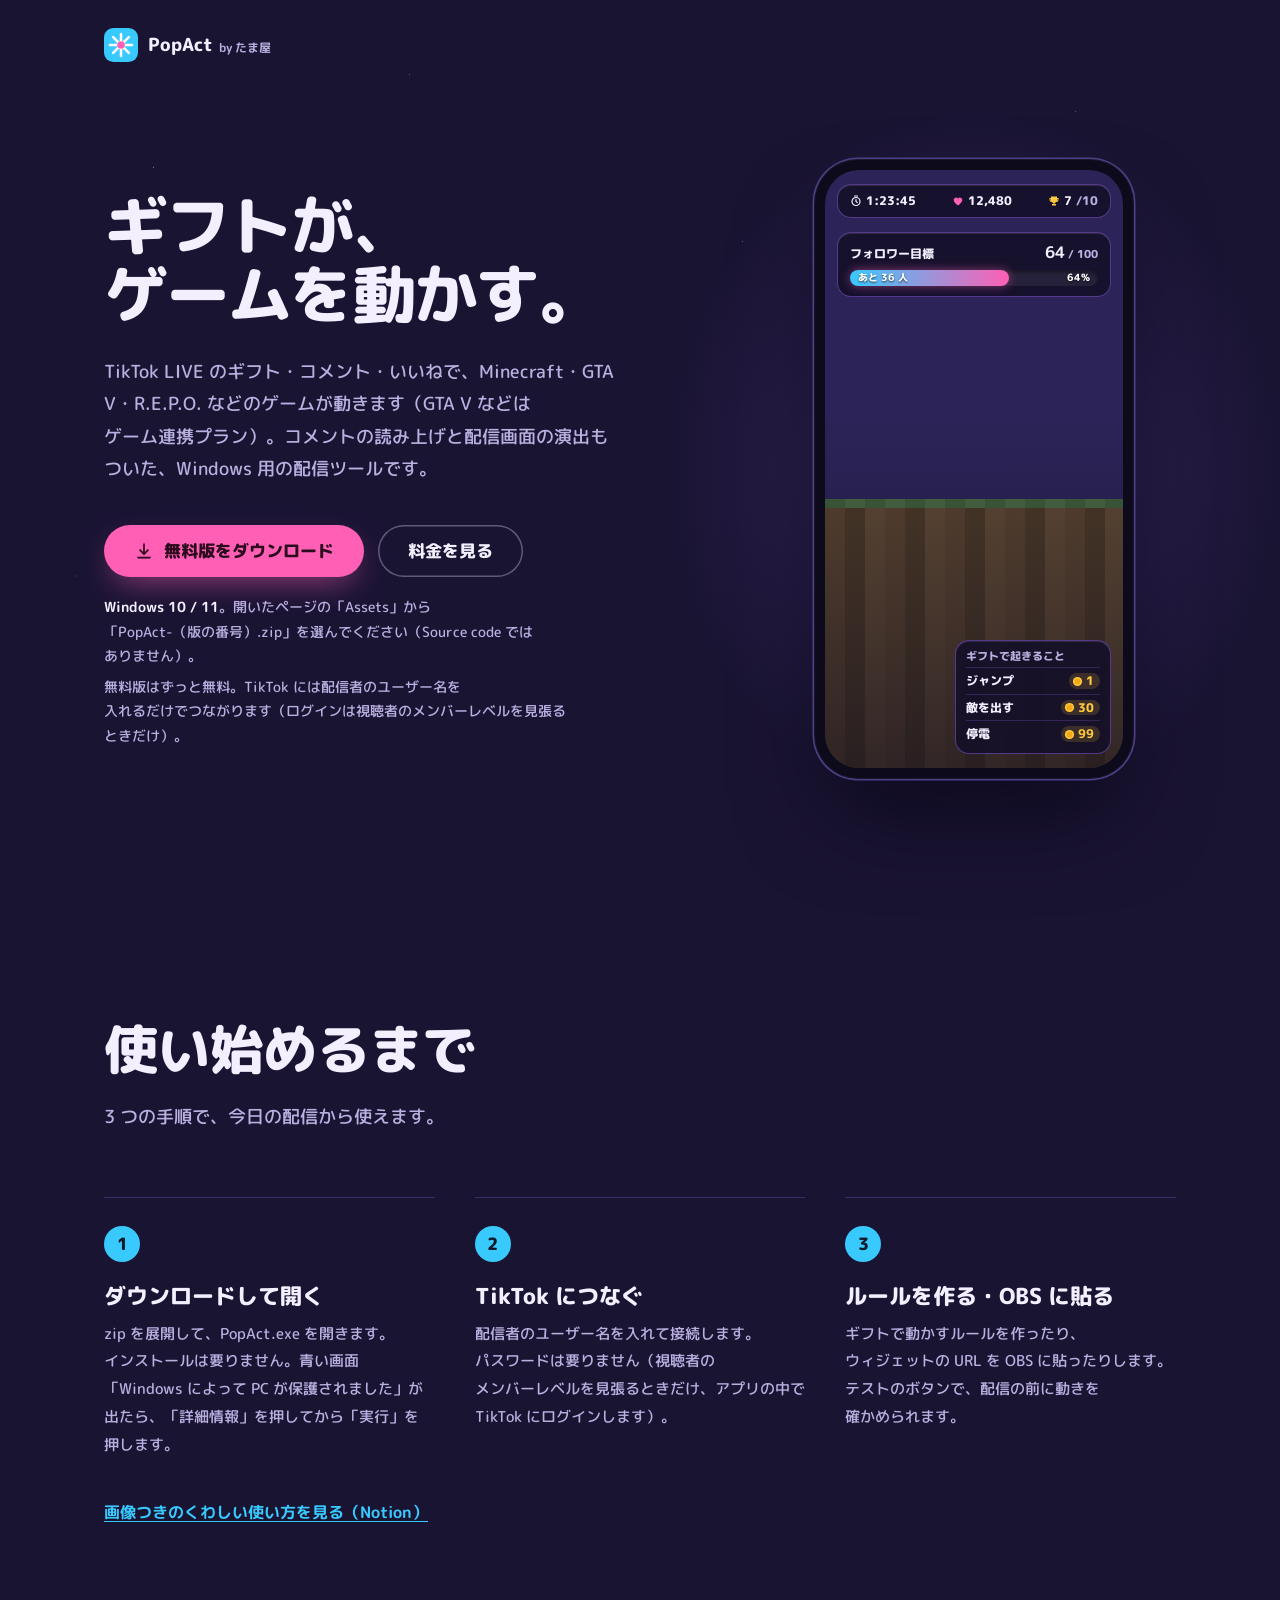
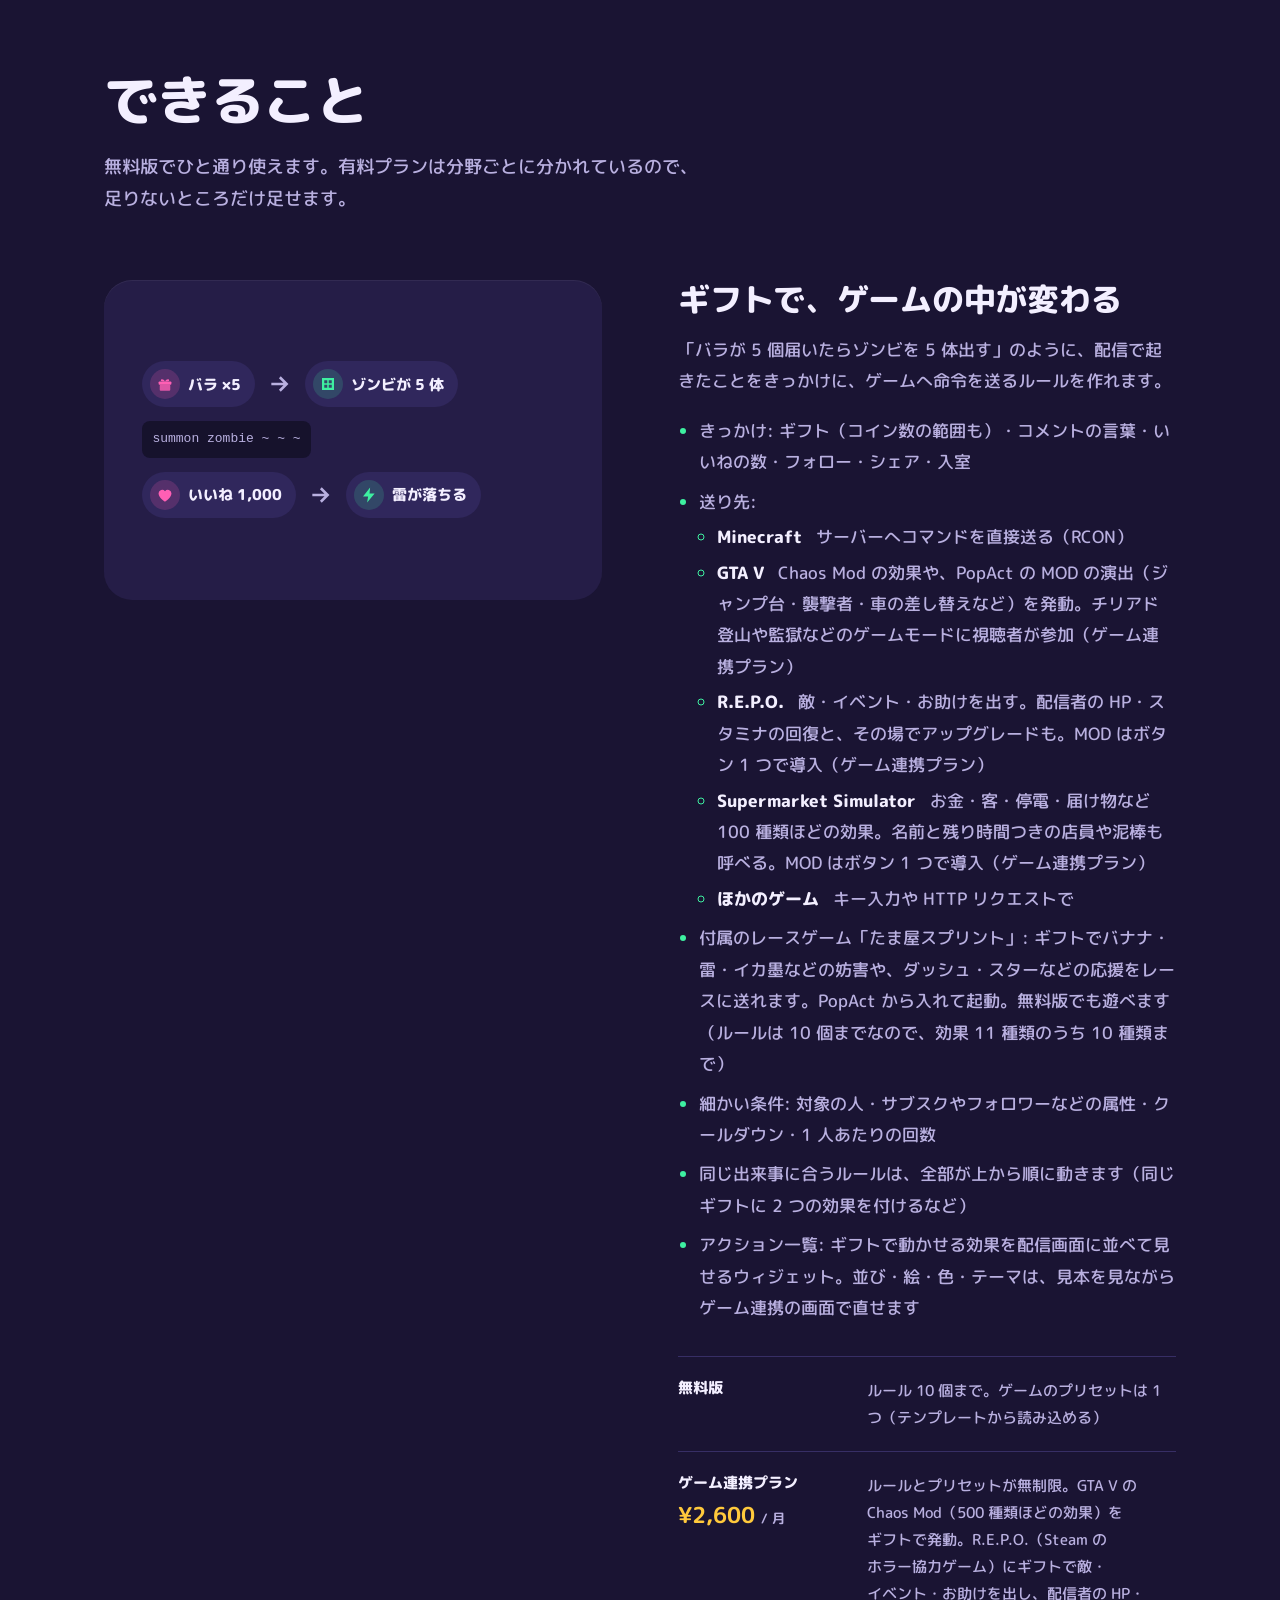
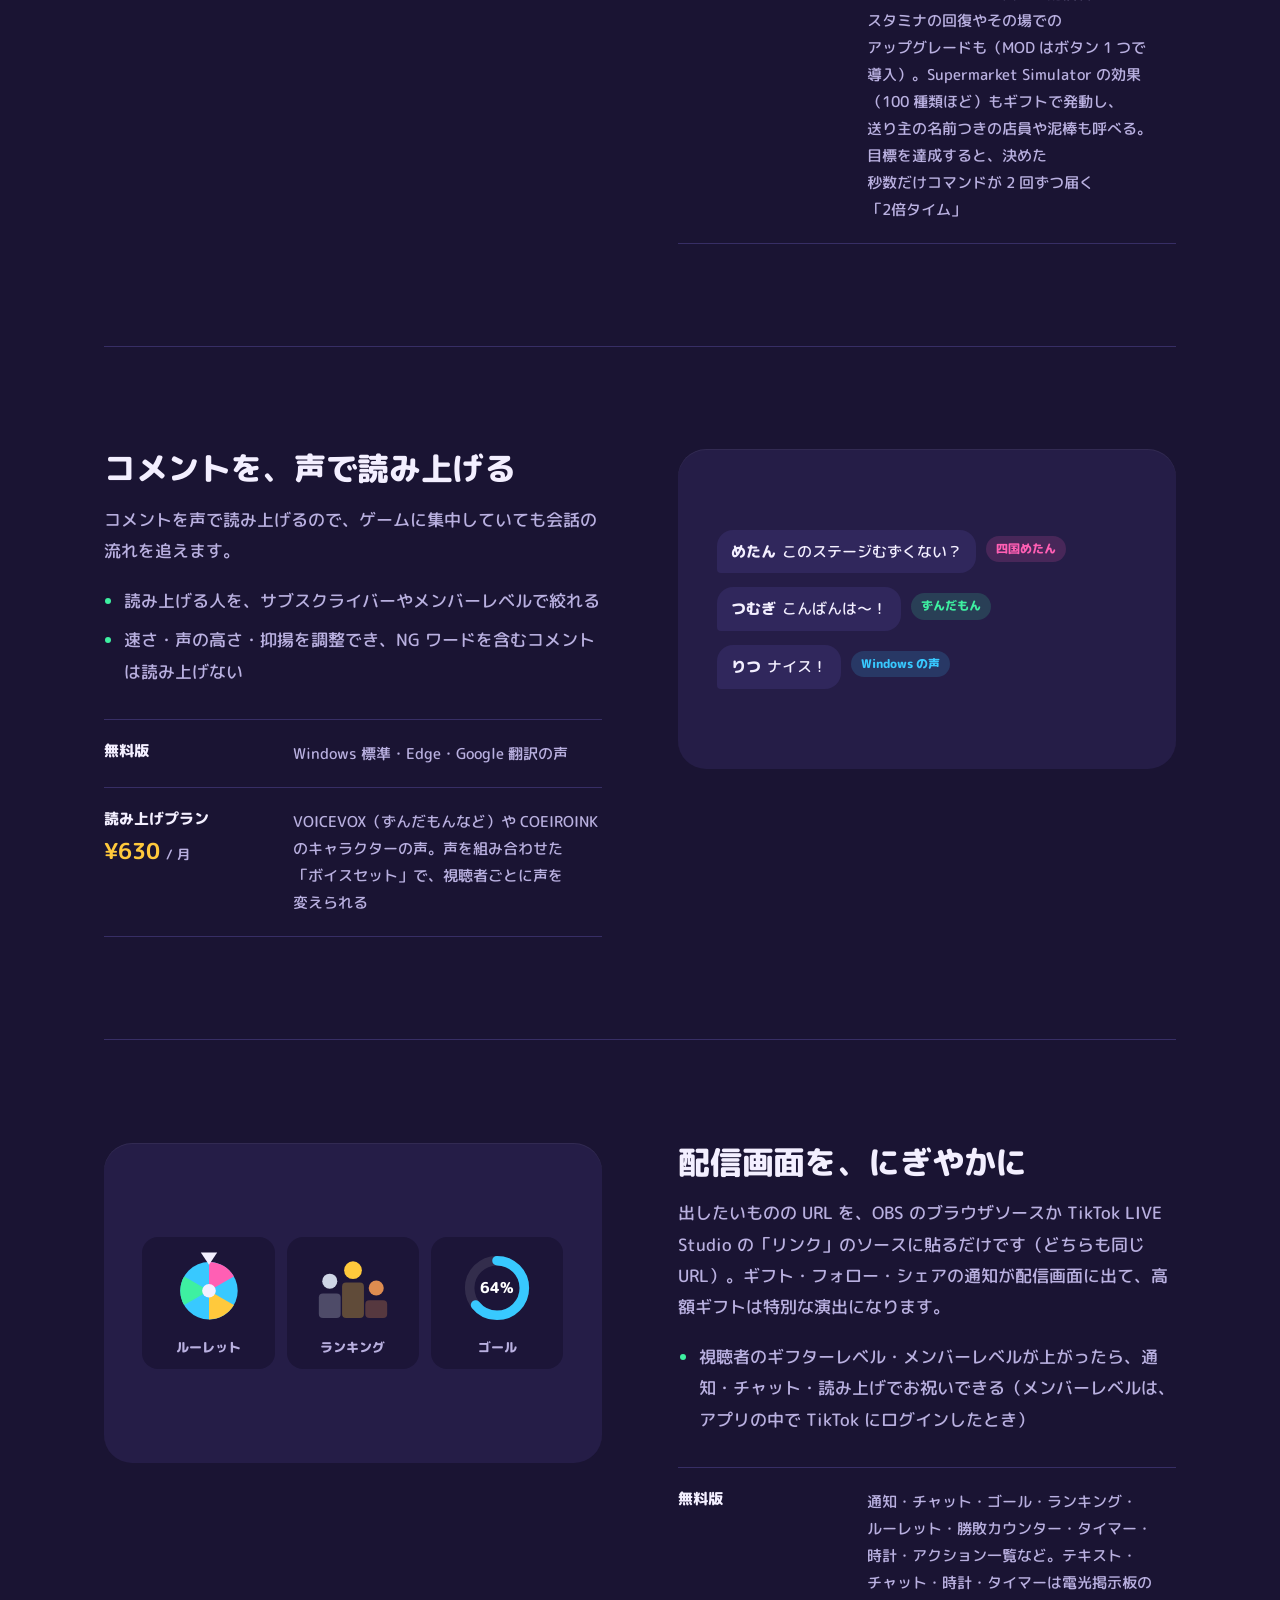
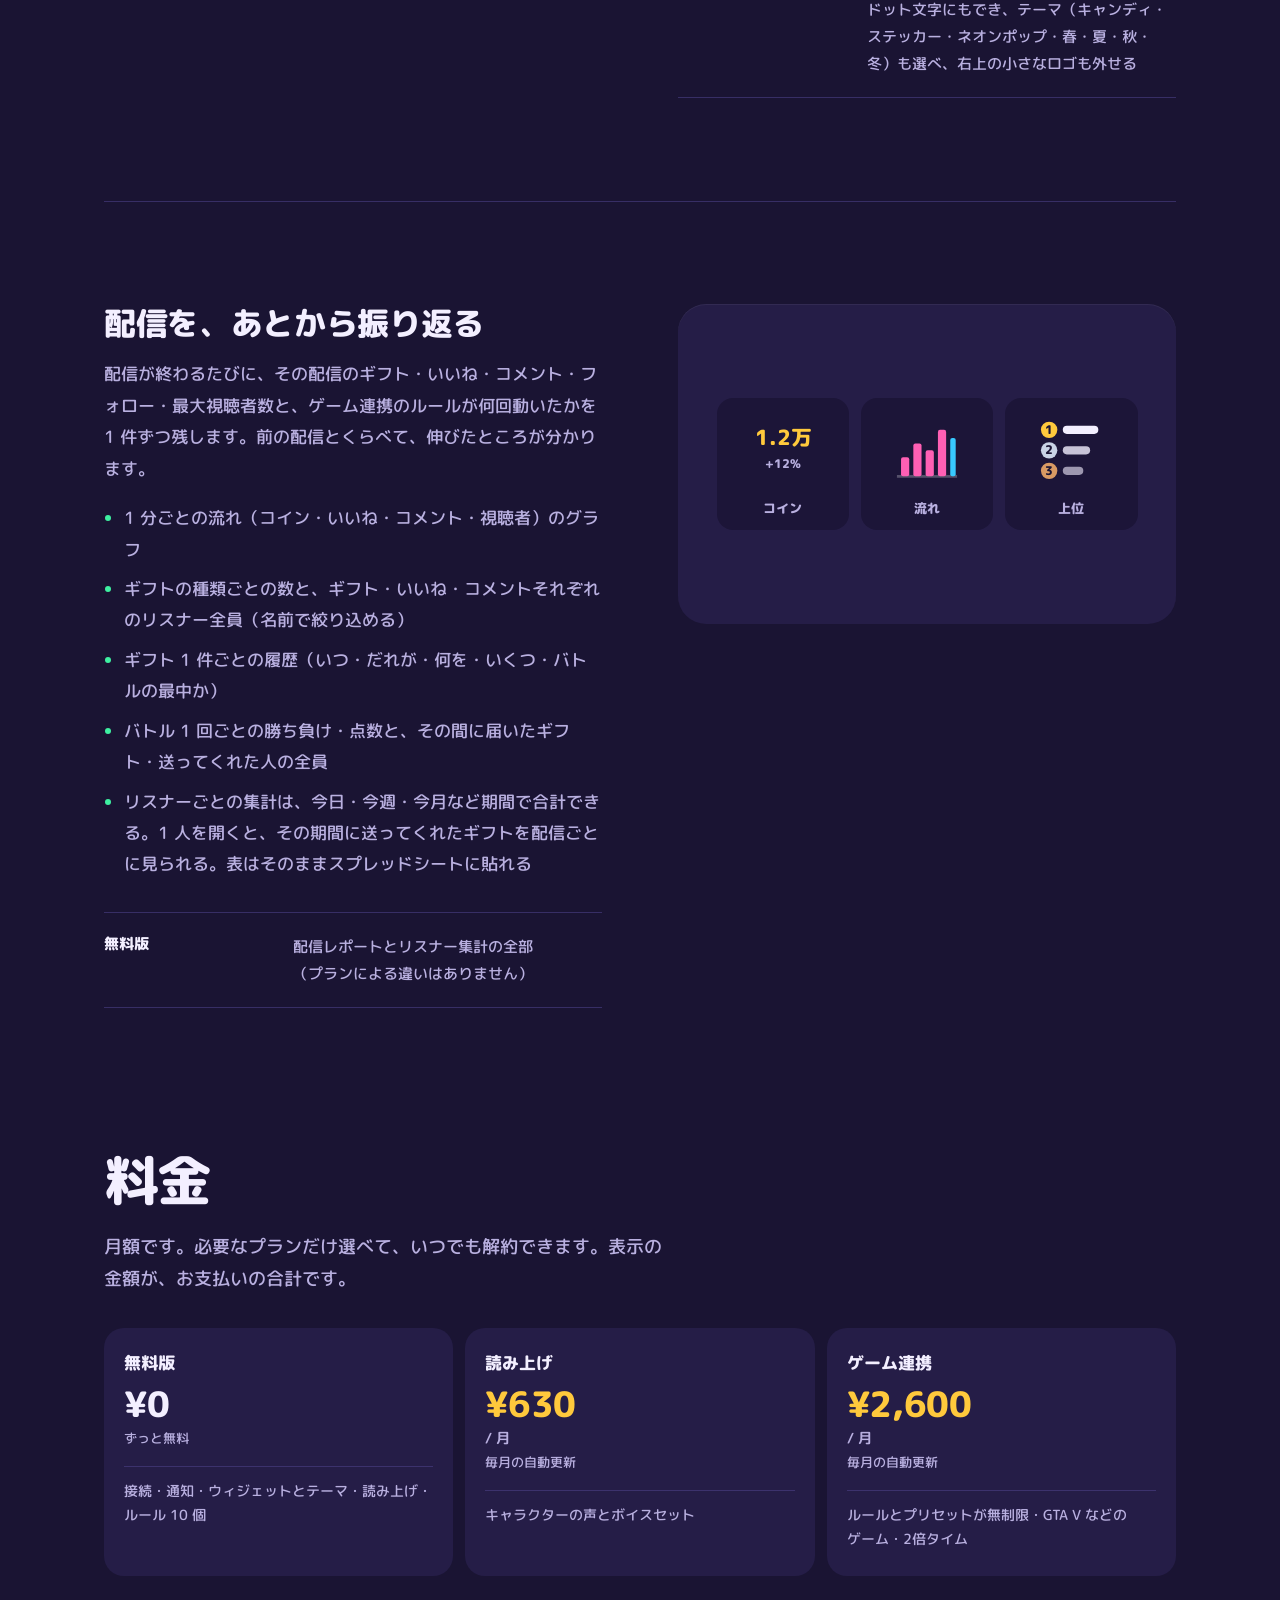
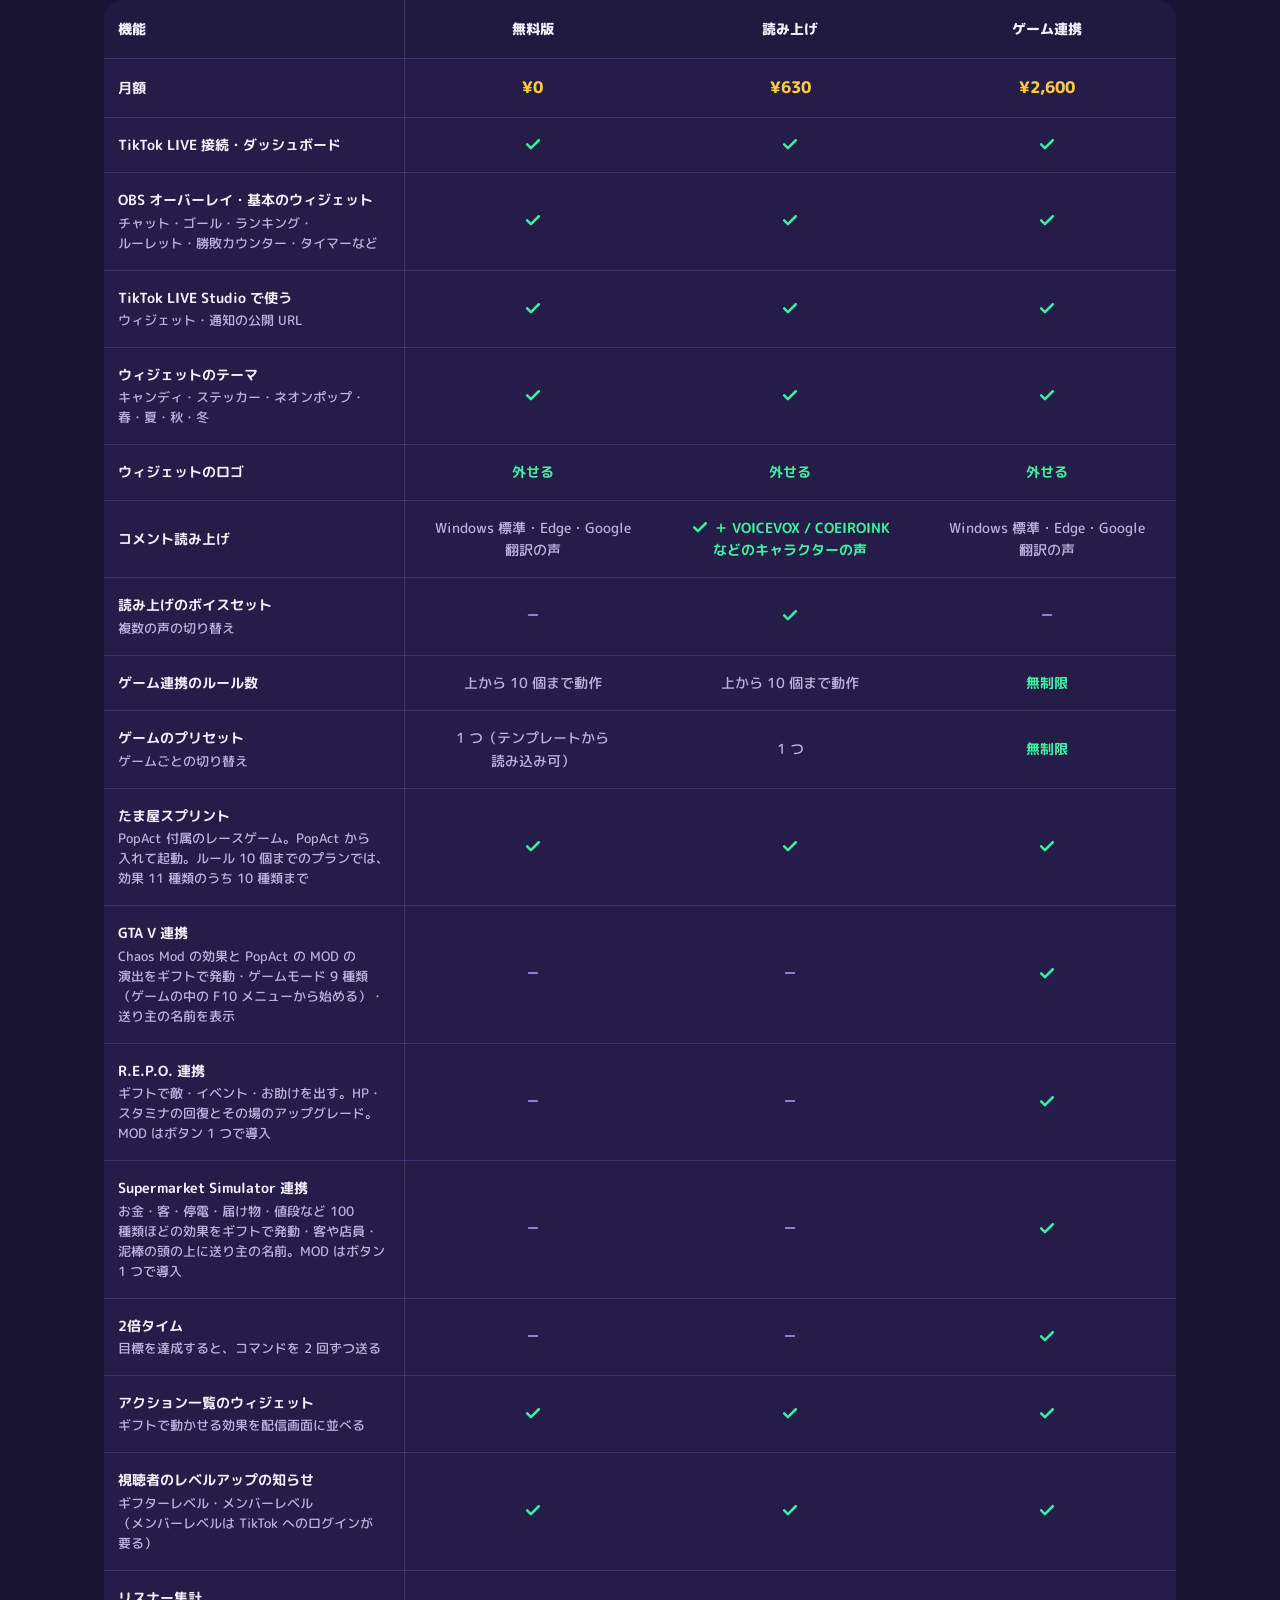
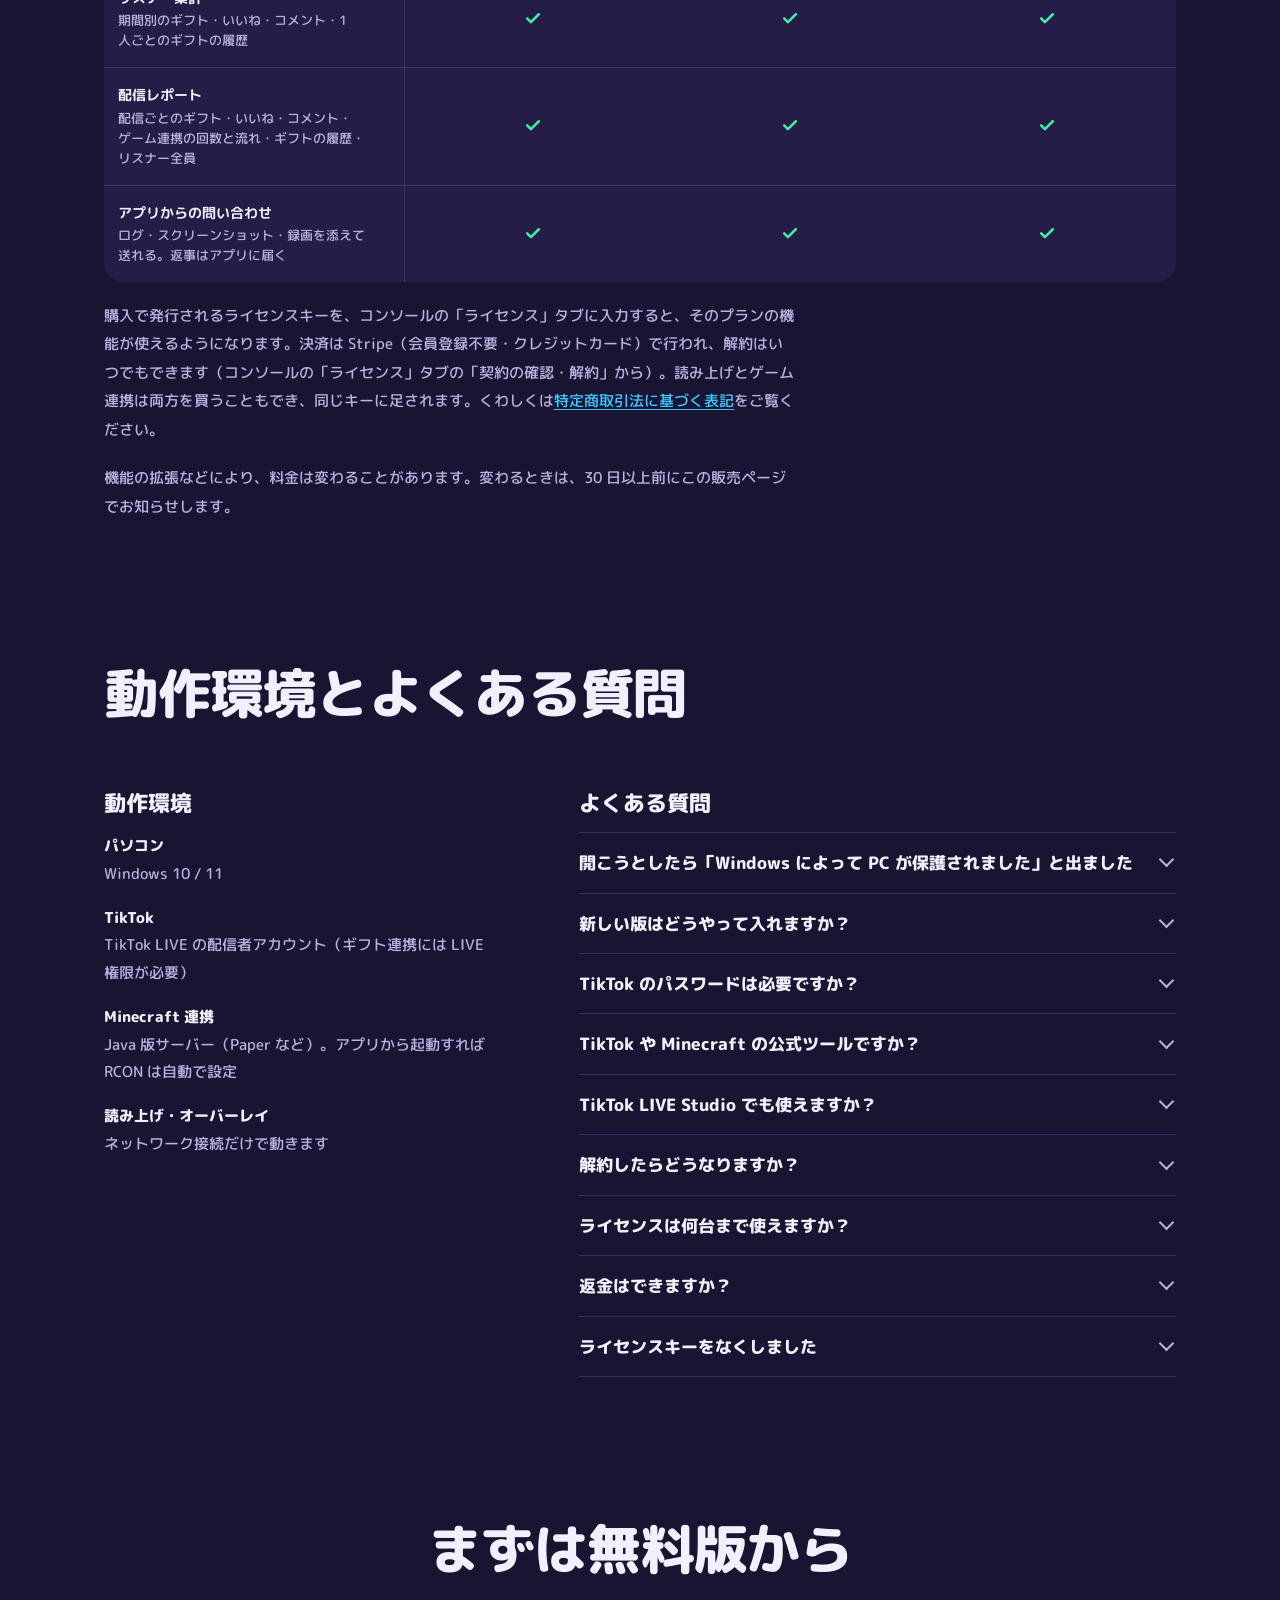
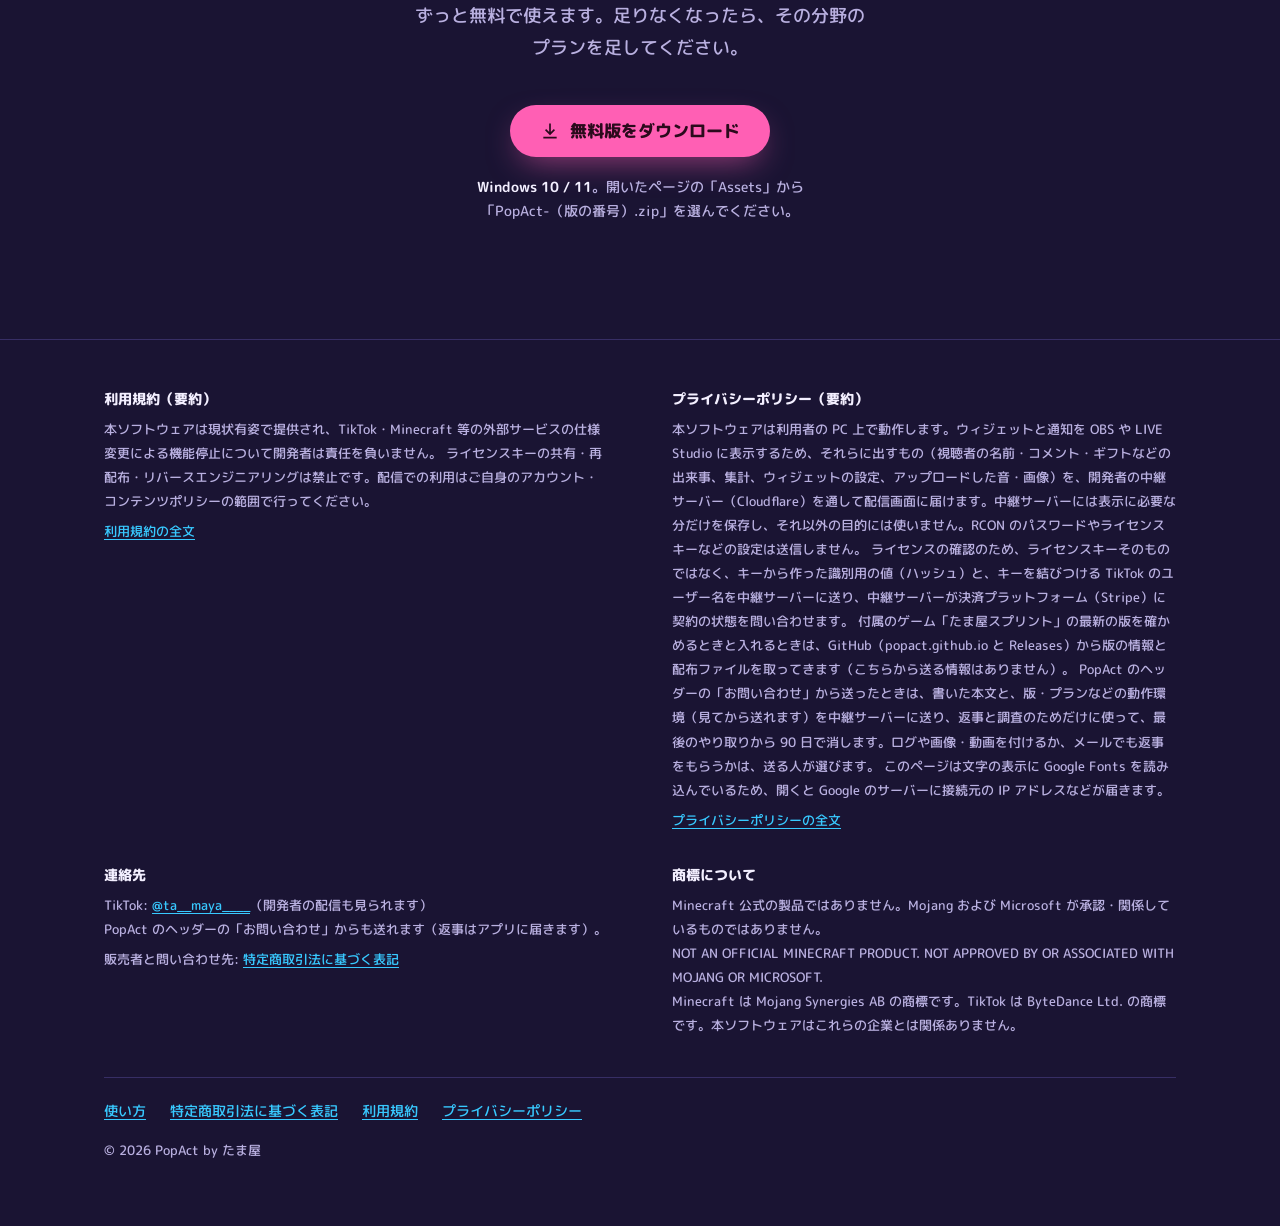
==== commit 28b67c72: "販売ページ: 画像つきの使い方（Notion）へのリンクを足す Co-Authored-By: Claude Opus 5.5 <noreply@anthropic.com>" ====
--- a/index.html
+++ b/index.html
@@ -150,6 +150,9 @@
   .step .n { width: 36px; height: 36px; border-radius: 50%; display: flex; align-items: center; justify-content: center; background: var(--cyan); color: #0c1a2a; font-weight: 800; font-variant-numeric: tabular-nums; }
   .step h3 { font-size: 22px; margin-top: 20px; }
   .step p { color: var(--smoke); font-size: 15px; line-height: 1.85; margin-top: 10px; max-width: 34em; }
+  /* 画像つきの取説（Notion）へのリンク。手順の下に 1 行だけ */
+  .guide { margin-top: 40px; font-size: 16px; }
+  .guide a { font-weight: 700; }
 
   /* ---- プランごとのできること ---- */
   /* 広い画面では絵を左右交互に置き、絵は長い文と一緒にスクロールして画面に残す（sticky） */
@@ -359,6 +362,7 @@
     <div class="step"><span class="n">2</span><h3>TikTok につなぐ</h3><p>配信者のユーザー名を入れて接続します。パスワードは要りません（視聴者のメンバーレベルを見張るときだけ、アプリの中で TikTok にログインします）。</p></div>
     <div class="step"><span class="n">3</span><h3>ルールを作る・OBS に貼る</h3><p>ギフトで動かすルールを作ったり、ウィジェットの URL を OBS に貼ったりします。テストのボタンで、配信の前に動きを確かめられます。</p></div>
   </div>
+  <p class="guide"><a href="https://mellow-bathroom-6ab.notion.site/PopAct-4178aa71e4d58106a2e4e31cf1bd6c8f" target="_blank" rel="noopener">画像つきのくわしい使い方を見る（Notion）</a></p>
 </div>
 </section>
 
@@ -604,8 +608,9 @@
       Minecraft は Mojang Synergies AB の商標です。TikTok は ByteDance Ltd. の商標です。本ソフトウェアはこれらの企業とは関係ありません。</p>
     </div>
   </div>
-  <nav class="legal" aria-label="規約">
+  <nav class="legal" aria-label="使い方と規約">
     <ul>
+      <li><a href="https://mellow-bathroom-6ab.notion.site/PopAct-4178aa71e4d58106a2e4e31cf1bd6c8f" target="_blank" rel="noopener">使い方</a></li>
       <li><a href="tokushoho.html">特定商取引法に基づく表記</a></li>
       <li><a href="terms.html">利用規約</a></li>
       <li><a href="privacy.html">プライバシーポリシー</a></li>
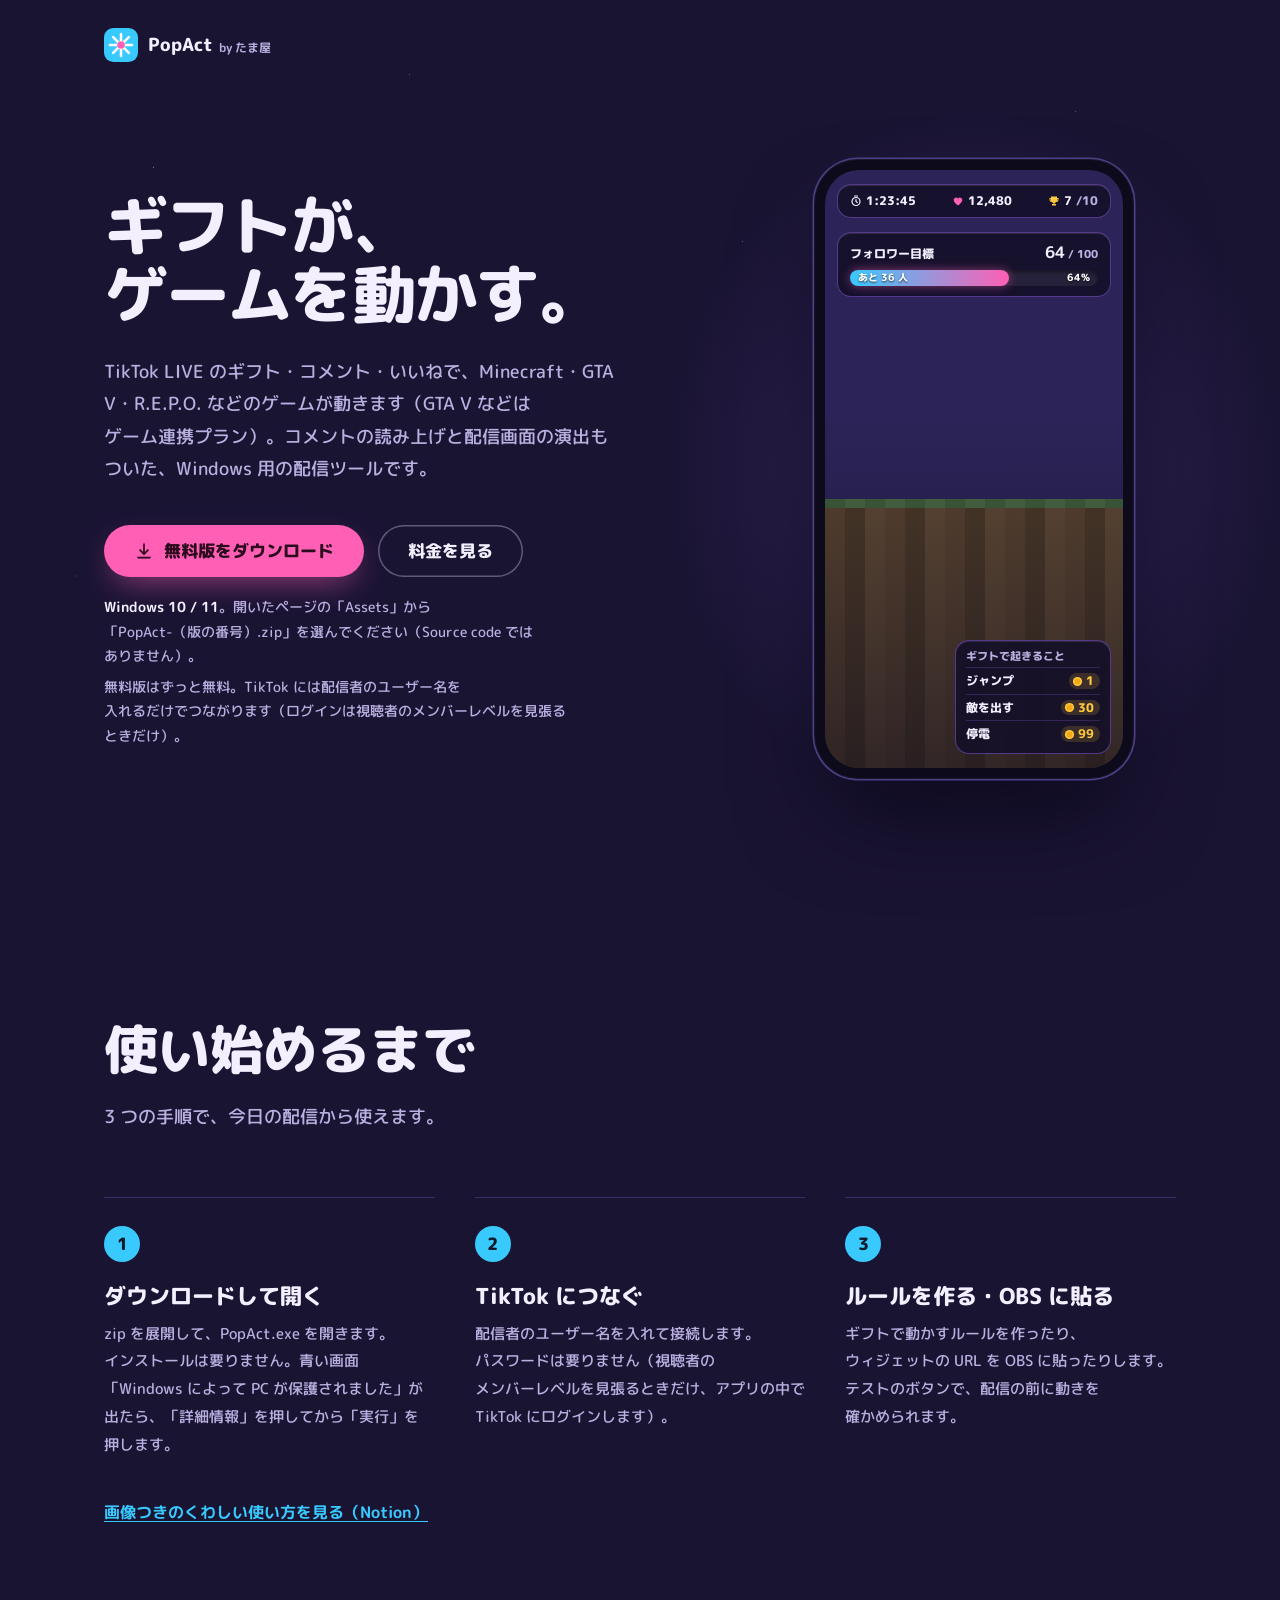
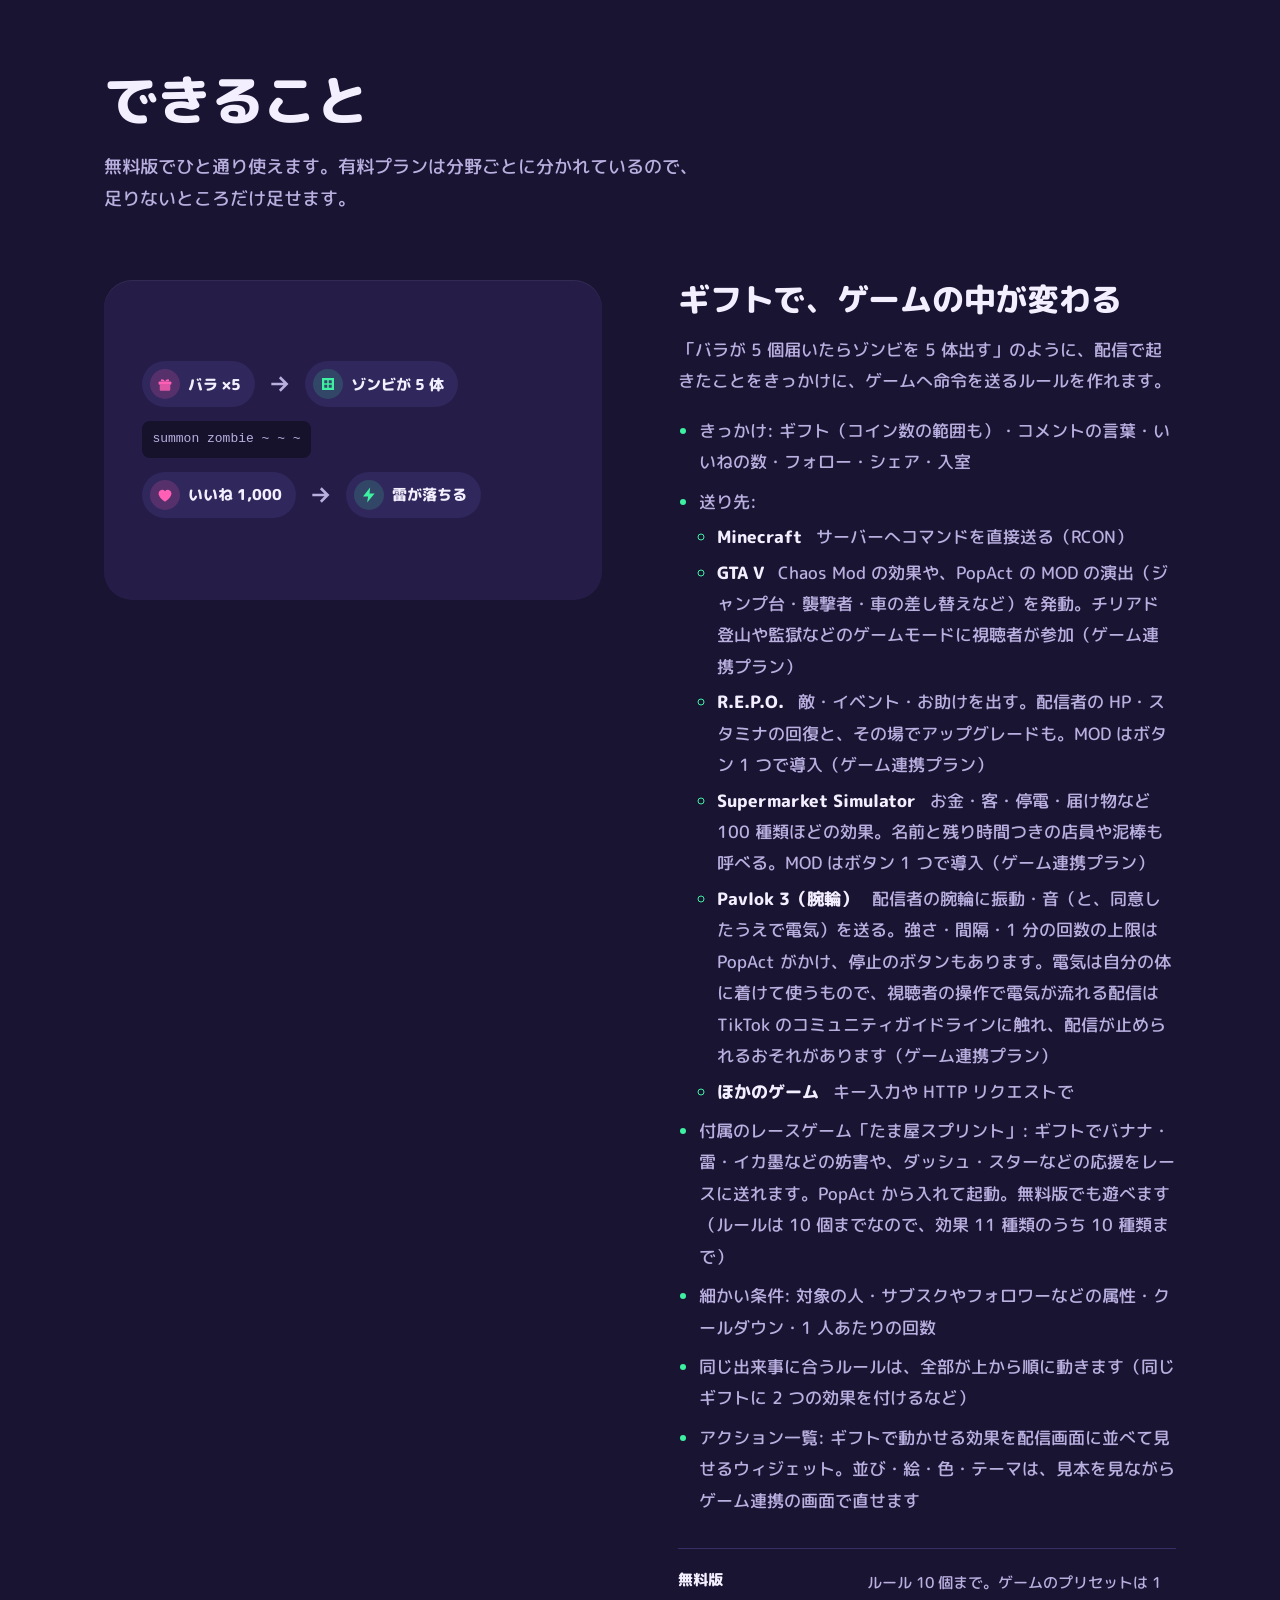
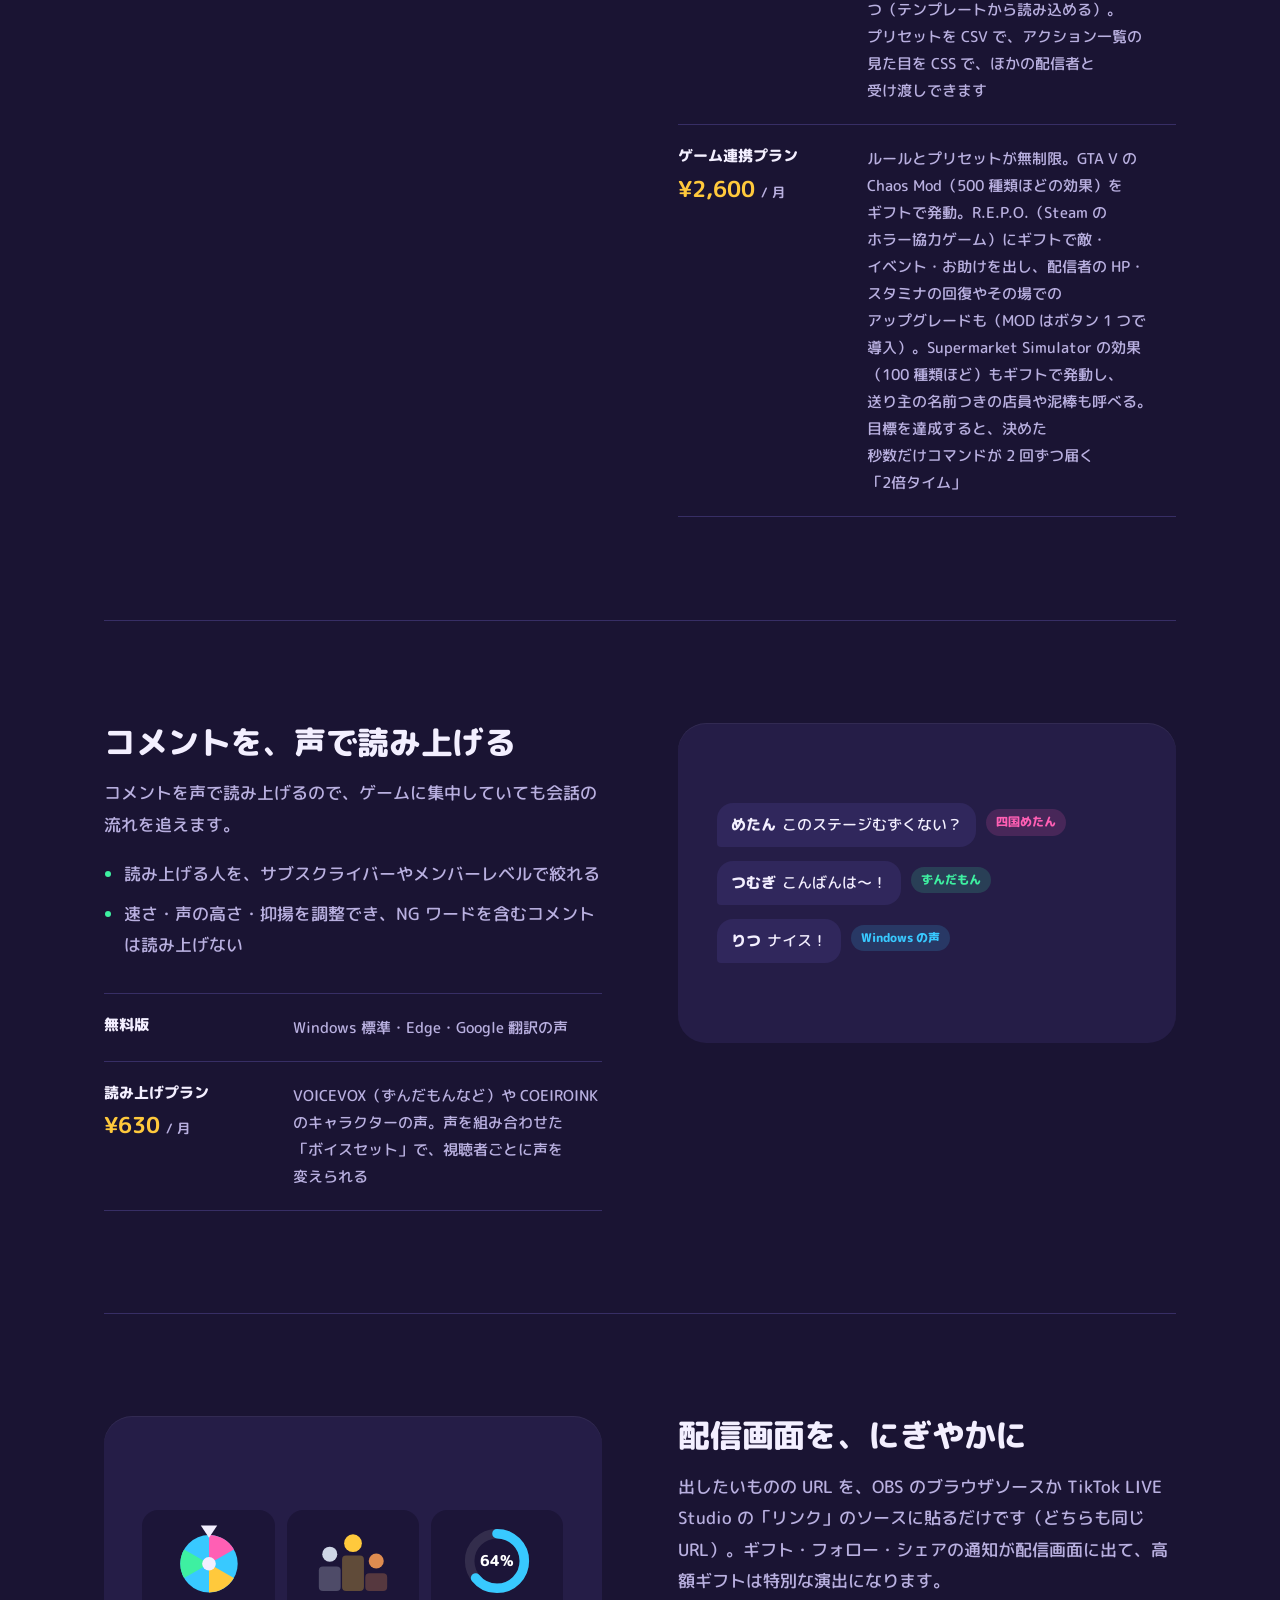
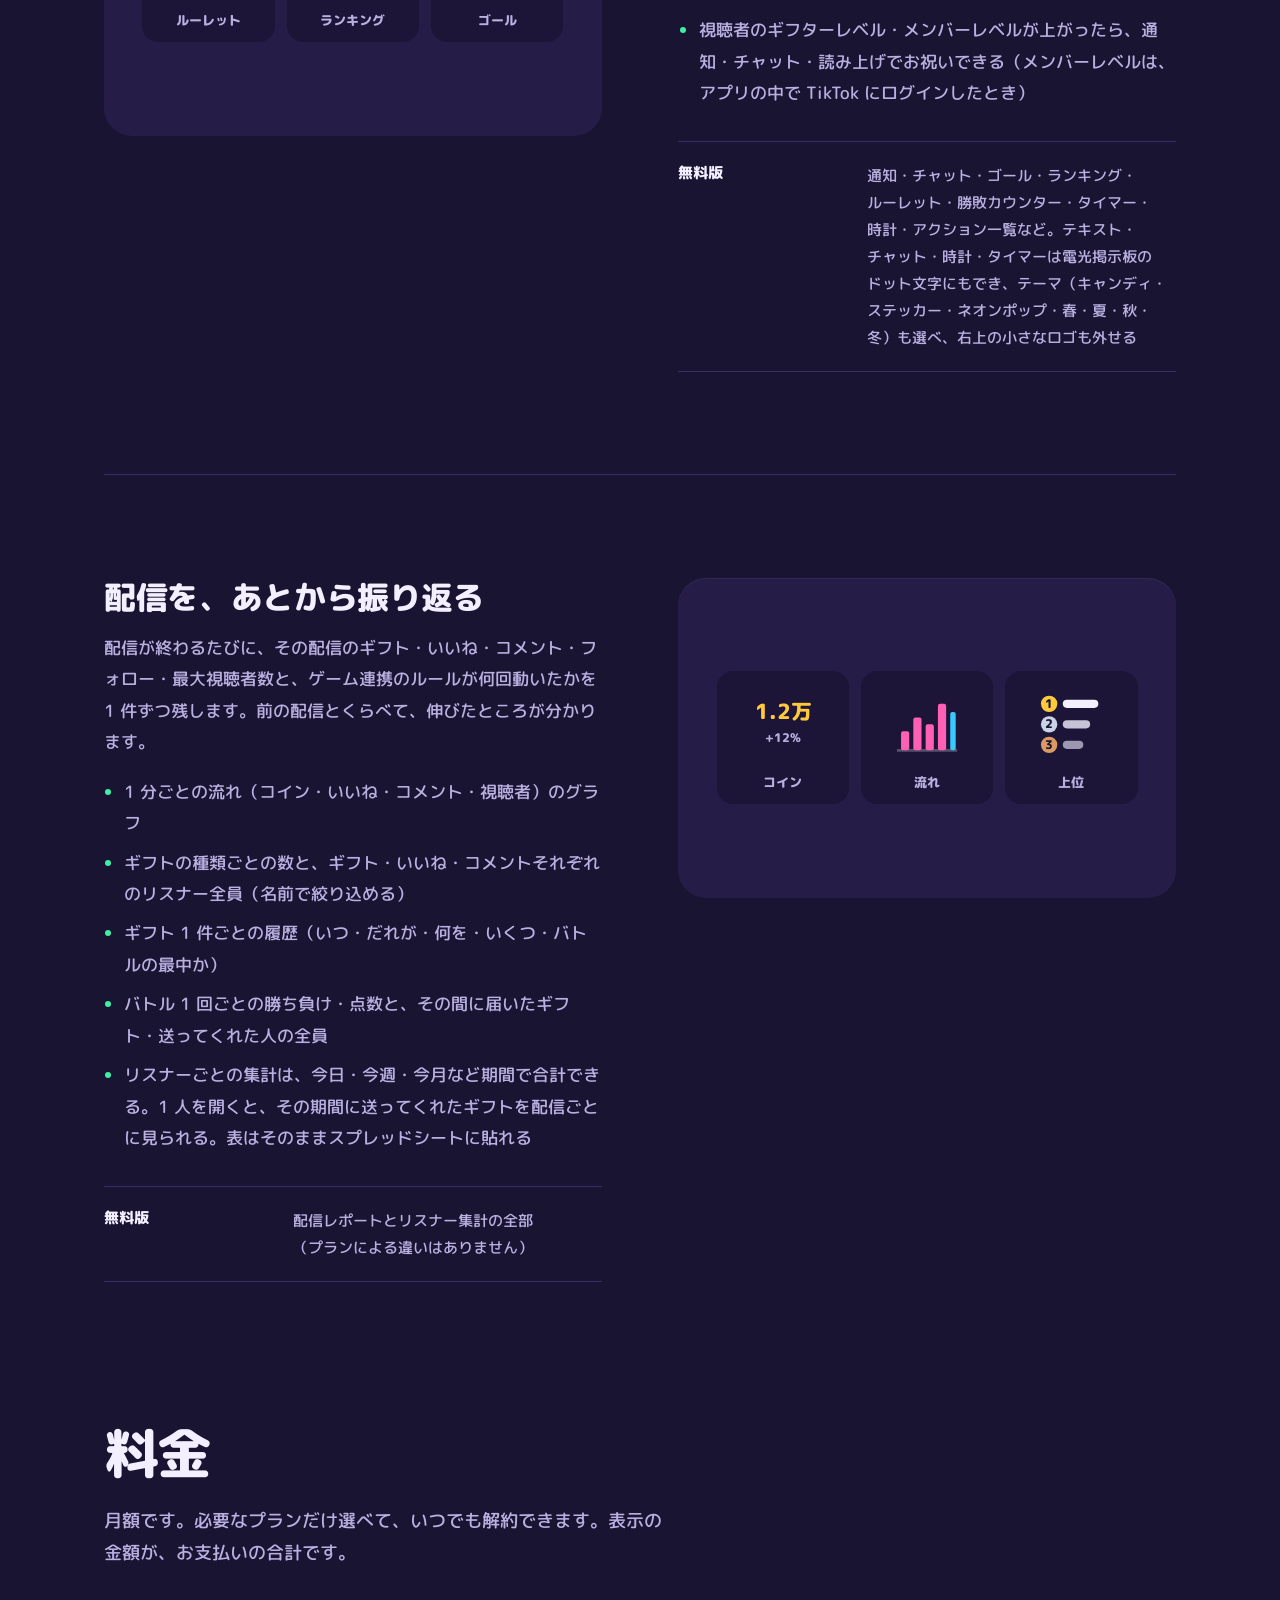
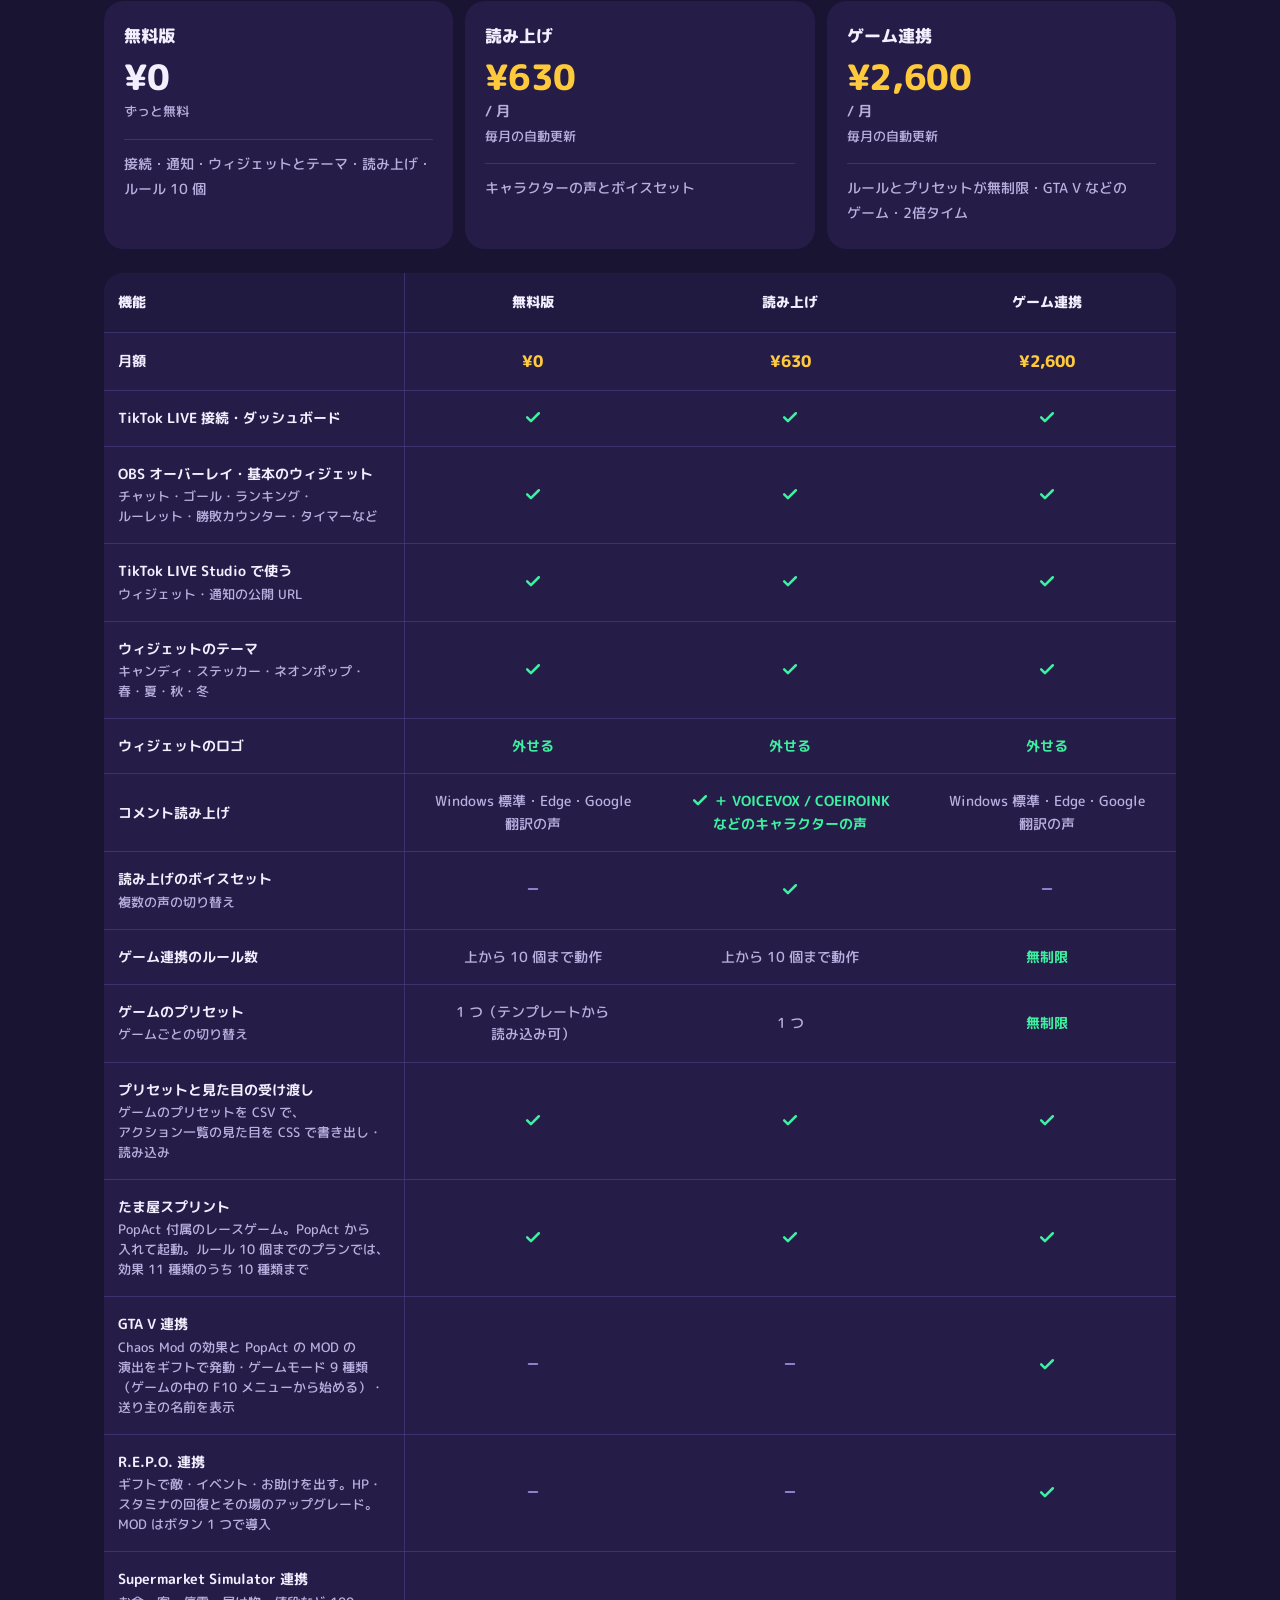
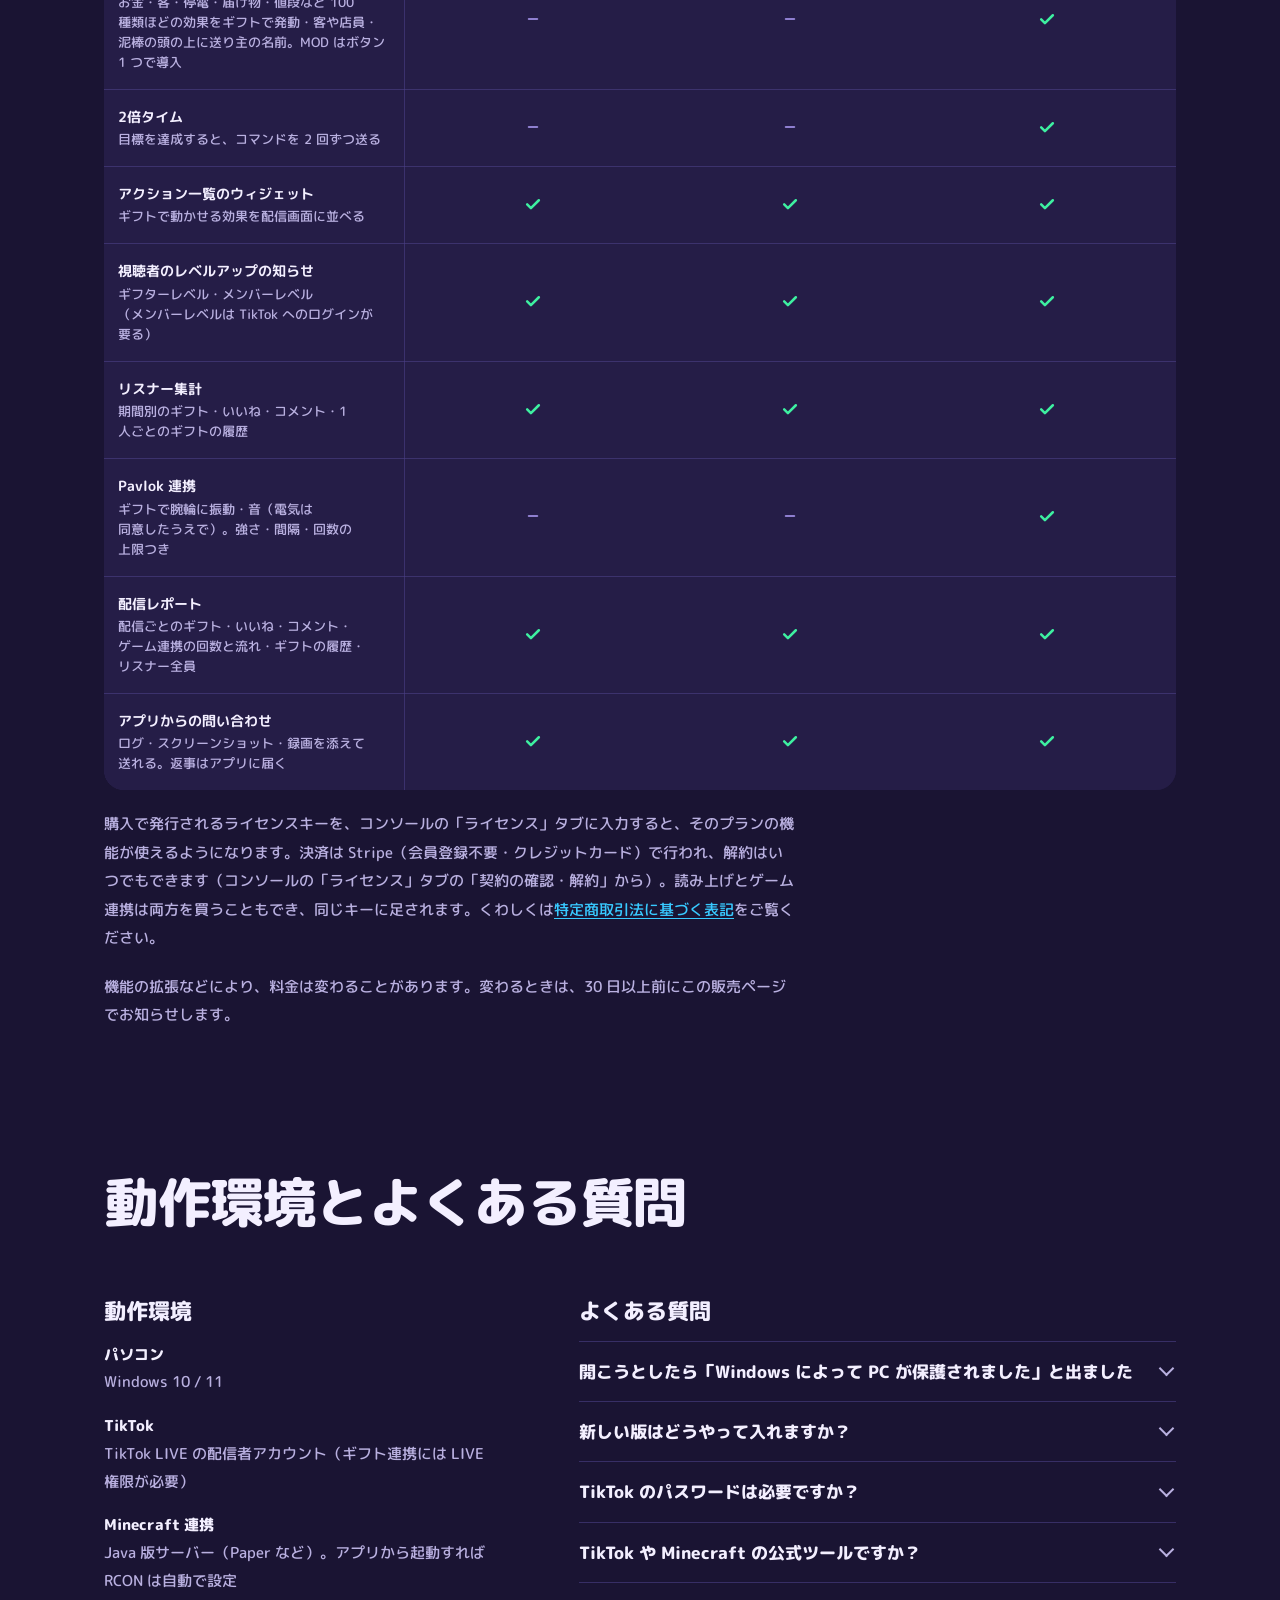
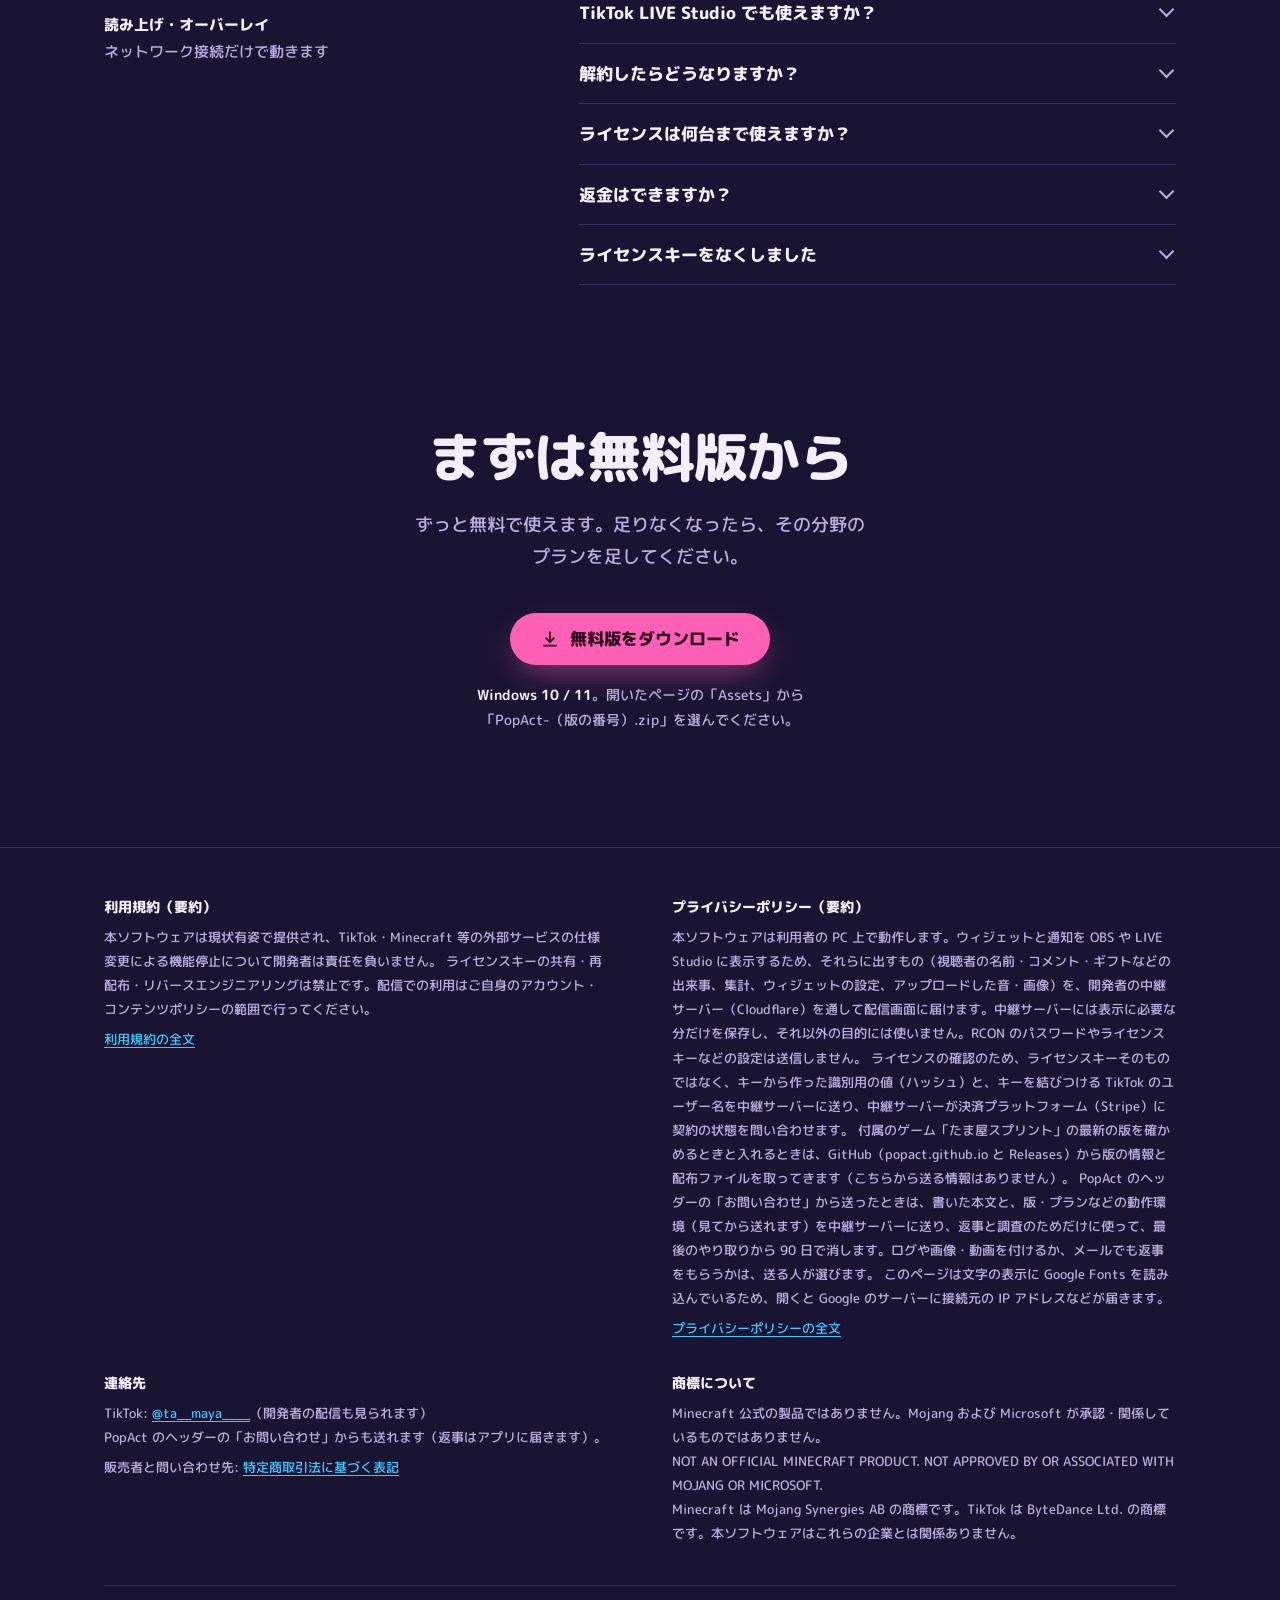
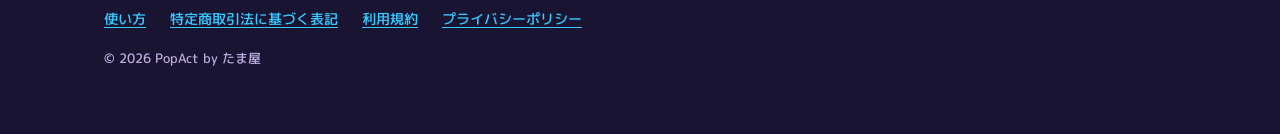
==== commit 03b6d8fb: "販売ページ・規約: Pavlok 連携、プリセットと見た目の受け渡し、名前のアイコン・ゲームのログ（プライバシーポリシー） Co-Authored-By: Claude Opus 5.5 <norep" ====
--- a/index.html
+++ b/index.html
@@ -396,6 +396,7 @@
             <li><b>GTA V</b> Chaos Mod の効果や、PopAct の MOD の演出（ジャンプ台・襲撃者・車の差し替えなど）を発動。チリアド登山や監獄などのゲームモードに視聴者が参加（ゲーム連携プラン）</li>
             <li><b>R.E.P.O.</b> 敵・イベント・お助けを出す。配信者の HP・スタミナの回復と、その場でアップグレードも。MOD はボタン 1 つで導入（ゲーム連携プラン）</li>
             <li><b>Supermarket Simulator</b> お金・客・停電・届け物など 100 種類ほどの効果。名前と残り時間つきの店員や泥棒も呼べる。MOD はボタン 1 つで導入（ゲーム連携プラン）</li>
+            <li><b>Pavlok 3（腕輪）</b> 配信者の腕輪に振動・音（と、同意したうえで電気）を送る。強さ・間隔・1 分の回数の上限は PopAct がかけ、停止のボタンもあります。電気は自分の体に着けて使うもので、視聴者の操作で電気が流れる配信は TikTok のコミュニティガイドラインに触れ、配信が止められるおそれがあります（ゲーム連携プラン）</li>
             <li><b>ほかのゲーム</b> キー入力や HTTP リクエストで</li>
           </ul>
         </li>
@@ -405,7 +406,7 @@
         <li>アクション一覧: ギフトで動かせる効果を配信画面に並べて見せるウィジェット。並び・絵・色・テーマは、見本を見ながらゲーム連携の画面で直せます</li>
       </ul>
       <div class="tiers">
-        <div class="tier"><b>無料版</b>ルール 10 個まで。ゲームのプリセットは 1 つ（テンプレートから読み込める）</div>
+        <div class="tier"><b>無料版</b>ルール 10 個まで。ゲームのプリセットは 1 つ（テンプレートから読み込める）。プリセットを CSV で、アクション一覧の見た目を CSS で、ほかの配信者と受け渡しできます</div>
         <div class="tier paid"><b>ゲーム連携プラン<span class="pr"><em>¥2,600</em> / 月</span></b>ルールとプリセットが無制限。GTA V の Chaos Mod（500 種類ほどの効果）をギフトで発動。R.E.P.O.（Steam のホラー協力ゲーム）にギフトで敵・イベント・お助けを出し、配信者の HP・スタミナの回復やその場でのアップグレードも（MOD はボタン 1 つで導入）。Supermarket Simulator の効果（100 種類ほど）もギフトで発動し、送り主の名前つきの店員や泥棒も呼べる。目標を達成すると、決めた秒数だけコマンドが 2 回ずつ届く「2倍タイム」</div>
       </div>
     </div>
@@ -510,6 +511,7 @@
       <tr><th scope="row">読み上げのボイスセット<small>複数の声の切り替え</small></th><td class="ng"><svg class="mk" aria-hidden="true"><use href="#i-no"/></svg><span class="vh">なし</span></td><td class="ok"><svg class="mk" aria-hidden="true"><use href="#i-yes"/></svg><span class="vh">あり</span></td><td class="ng"><svg class="mk" aria-hidden="true"><use href="#i-no"/></svg><span class="vh">なし</span></td></tr>
       <tr><th scope="row">ゲーム連携のルール数</th><td>上から 10 個まで動作</td><td>上から 10 個まで動作</td><td class="ok">無制限</td></tr>
       <tr><th scope="row">ゲームのプリセット<small>ゲームごとの切り替え</small></th><td>1 つ（テンプレートから読み込み可）</td><td>1 つ</td><td class="ok">無制限</td></tr>
+      <tr><th scope="row">プリセットと見た目の受け渡し<small>ゲームのプリセットを CSV で、アクション一覧の見た目を CSS で書き出し・読み込み</small></th><td class="ok"><svg class="mk" aria-hidden="true"><use href="#i-yes"/></svg><span class="vh">あり</span></td><td class="ok"><svg class="mk" aria-hidden="true"><use href="#i-yes"/></svg><span class="vh">あり</span></td><td class="ok"><svg class="mk" aria-hidden="true"><use href="#i-yes"/></svg><span class="vh">あり</span></td></tr>
       <tr><th scope="row">たま屋スプリント<small>PopAct 付属のレースゲーム。PopAct から入れて起動。ルール 10 個までのプランでは、効果 11 種類のうち 10 種類まで</small></th><td class="ok"><svg class="mk" aria-hidden="true"><use href="#i-yes"/></svg><span class="vh">あり</span></td><td class="ok"><svg class="mk" aria-hidden="true"><use href="#i-yes"/></svg><span class="vh">あり</span></td><td class="ok"><svg class="mk" aria-hidden="true"><use href="#i-yes"/></svg><span class="vh">あり</span></td></tr>
       <tr><th scope="row">GTA V 連携<small>Chaos Mod の効果と PopAct の MOD の演出をギフトで発動・ゲームモード 9 種類（ゲームの中の F10 メニューから始める）・送り主の名前を表示</small></th><td class="ng"><svg class="mk" aria-hidden="true"><use href="#i-no"/></svg><span class="vh">なし</span></td><td class="ng"><svg class="mk" aria-hidden="true"><use href="#i-no"/></svg><span class="vh">なし</span></td><td class="ok"><svg class="mk" aria-hidden="true"><use href="#i-yes"/></svg><span class="vh">あり</span></td></tr>
       <tr><th scope="row">R.E.P.O. 連携<small>ギフトで敵・イベント・お助けを出す。HP・スタミナの回復とその場のアップグレード。MOD はボタン 1 つで導入</small></th><td class="ng"><svg class="mk" aria-hidden="true"><use href="#i-no"/></svg><span class="vh">なし</span></td><td class="ng"><svg class="mk" aria-hidden="true"><use href="#i-no"/></svg><span class="vh">なし</span></td><td class="ok"><svg class="mk" aria-hidden="true"><use href="#i-yes"/></svg><span class="vh">あり</span></td></tr>
@@ -518,6 +520,7 @@
       <tr><th scope="row">アクション一覧のウィジェット<small>ギフトで動かせる効果を配信画面に並べる</small></th><td class="ok"><svg class="mk" aria-hidden="true"><use href="#i-yes"/></svg><span class="vh">あり</span></td><td class="ok"><svg class="mk" aria-hidden="true"><use href="#i-yes"/></svg><span class="vh">あり</span></td><td class="ok"><svg class="mk" aria-hidden="true"><use href="#i-yes"/></svg><span class="vh">あり</span></td></tr>
       <tr><th scope="row">視聴者のレベルアップの知らせ<small>ギフターレベル・メンバーレベル（メンバーレベルは TikTok へのログインが要る）</small></th><td class="ok"><svg class="mk" aria-hidden="true"><use href="#i-yes"/></svg><span class="vh">あり</span></td><td class="ok"><svg class="mk" aria-hidden="true"><use href="#i-yes"/></svg><span class="vh">あり</span></td><td class="ok"><svg class="mk" aria-hidden="true"><use href="#i-yes"/></svg><span class="vh">あり</span></td></tr>
       <tr><th scope="row">リスナー集計<small>期間別のギフト・いいね・コメント・1 人ごとのギフトの履歴</small></th><td class="ok"><svg class="mk" aria-hidden="true"><use href="#i-yes"/></svg><span class="vh">あり</span></td><td class="ok"><svg class="mk" aria-hidden="true"><use href="#i-yes"/></svg><span class="vh">あり</span></td><td class="ok"><svg class="mk" aria-hidden="true"><use href="#i-yes"/></svg><span class="vh">あり</span></td></tr>
+      <tr><th scope="row">Pavlok 連携<small>ギフトで腕輪に振動・音（電気は同意したうえで）。強さ・間隔・回数の上限つき</small></th><td class="ng"><svg class="mk" aria-hidden="true"><use href="#i-no"/></svg><span class="vh">なし</span></td><td class="ng"><svg class="mk" aria-hidden="true"><use href="#i-no"/></svg><span class="vh">なし</span></td><td class="ok"><svg class="mk" aria-hidden="true"><use href="#i-yes"/></svg><span class="vh">あり</span></td></tr>
       <tr><th scope="row">配信レポート<small>配信ごとのギフト・いいね・コメント・ゲーム連携の回数と流れ・ギフトの履歴・リスナー全員</small></th><td class="ok"><svg class="mk" aria-hidden="true"><use href="#i-yes"/></svg><span class="vh">あり</span></td><td class="ok"><svg class="mk" aria-hidden="true"><use href="#i-yes"/></svg><span class="vh">あり</span></td><td class="ok"><svg class="mk" aria-hidden="true"><use href="#i-yes"/></svg><span class="vh">あり</span></td></tr>
       <tr><th scope="row">アプリからの問い合わせ<small>ログ・スクリーンショット・録画を添えて送れる。返事はアプリに届く</small></th><td class="ok"><svg class="mk" aria-hidden="true"><use href="#i-yes"/></svg><span class="vh">あり</span></td><td class="ok"><svg class="mk" aria-hidden="true"><use href="#i-yes"/></svg><span class="vh">あり</span></td><td class="ok"><svg class="mk" aria-hidden="true"><use href="#i-yes"/></svg><span class="vh">あり</span></td></tr>
     </tbody>
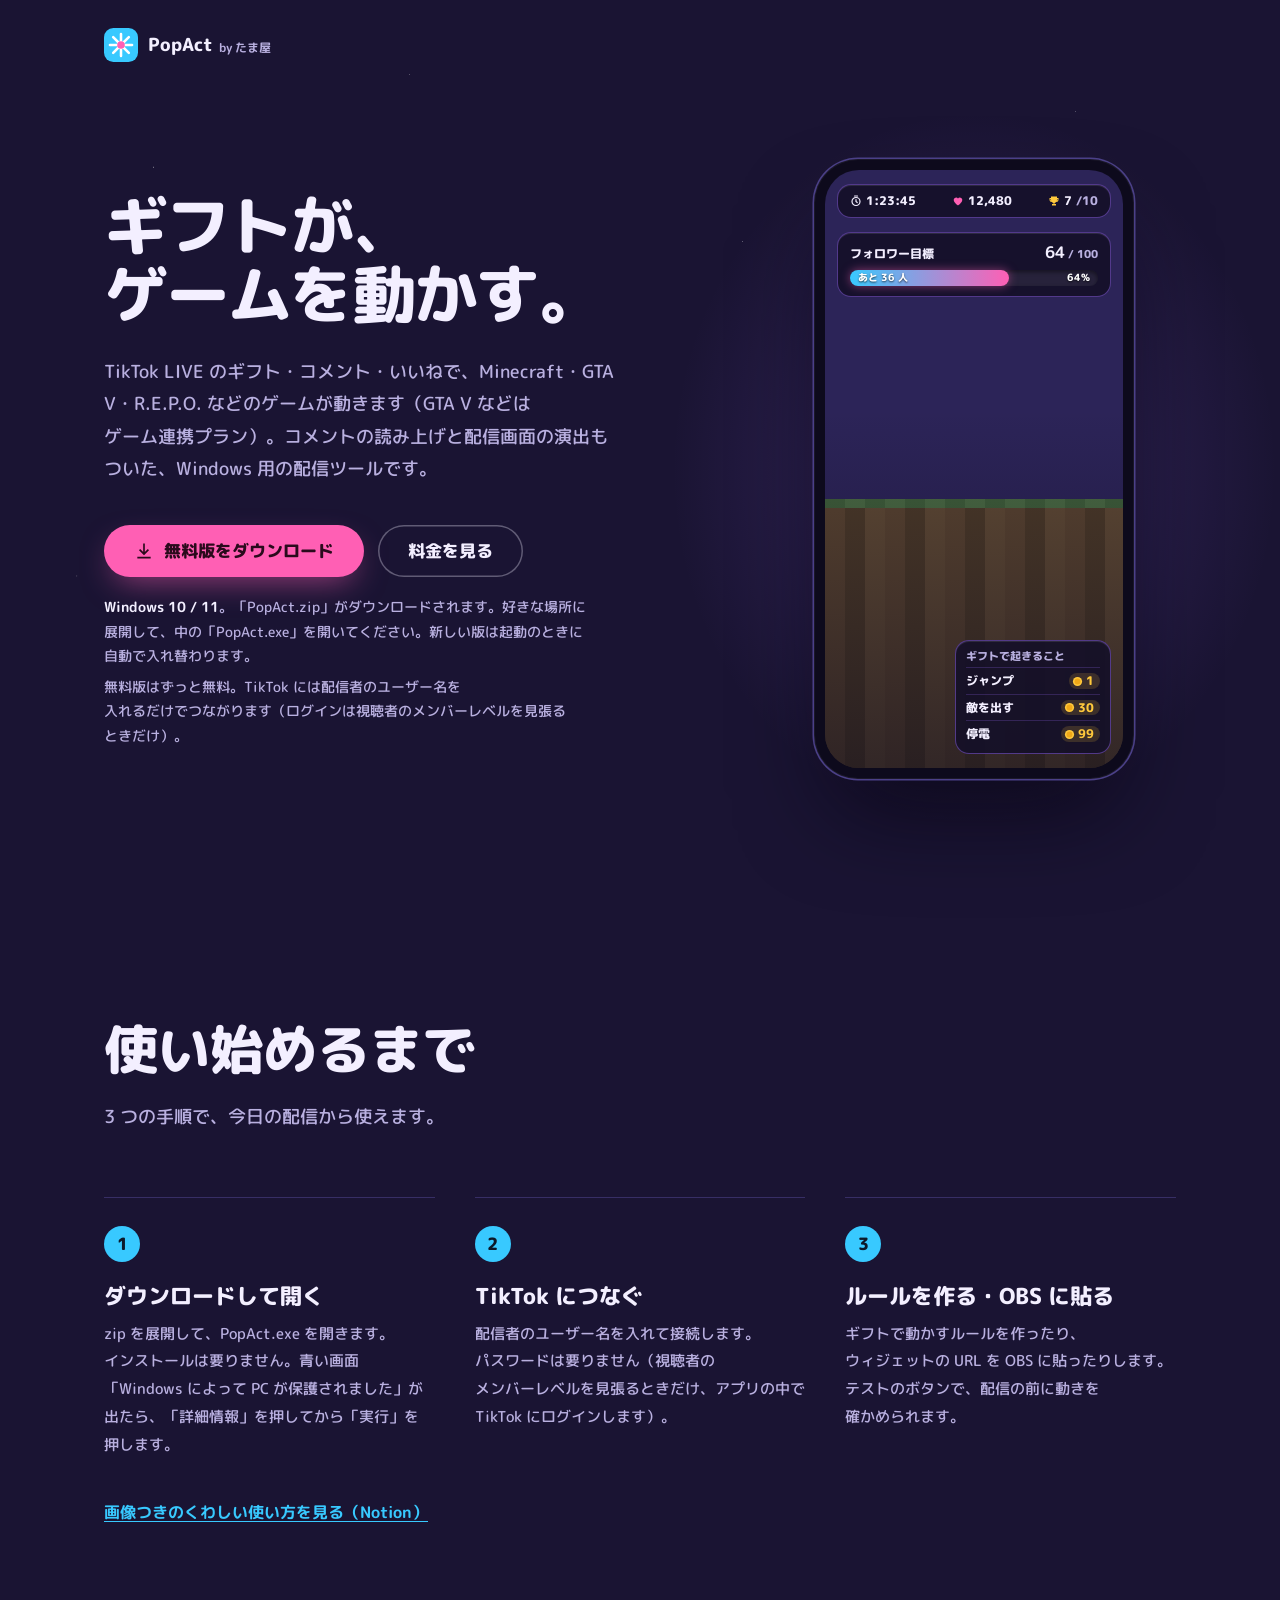
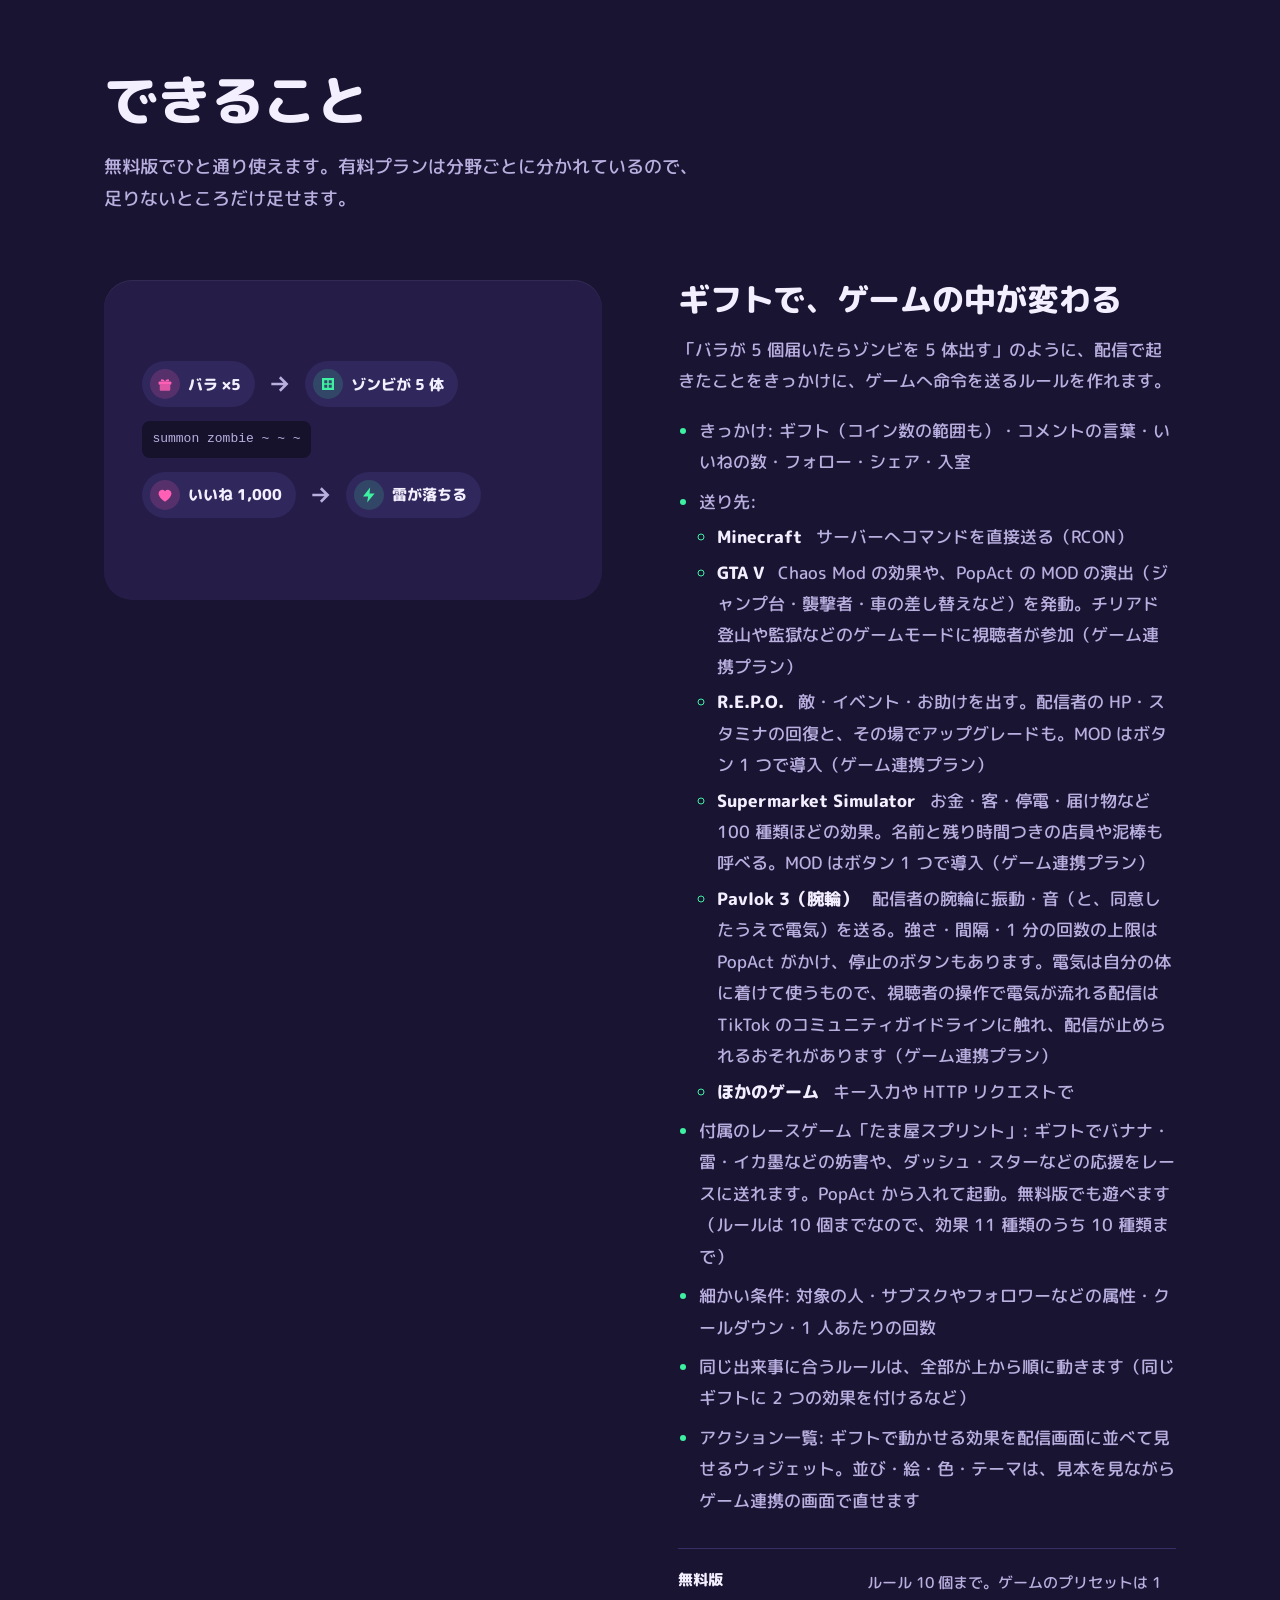
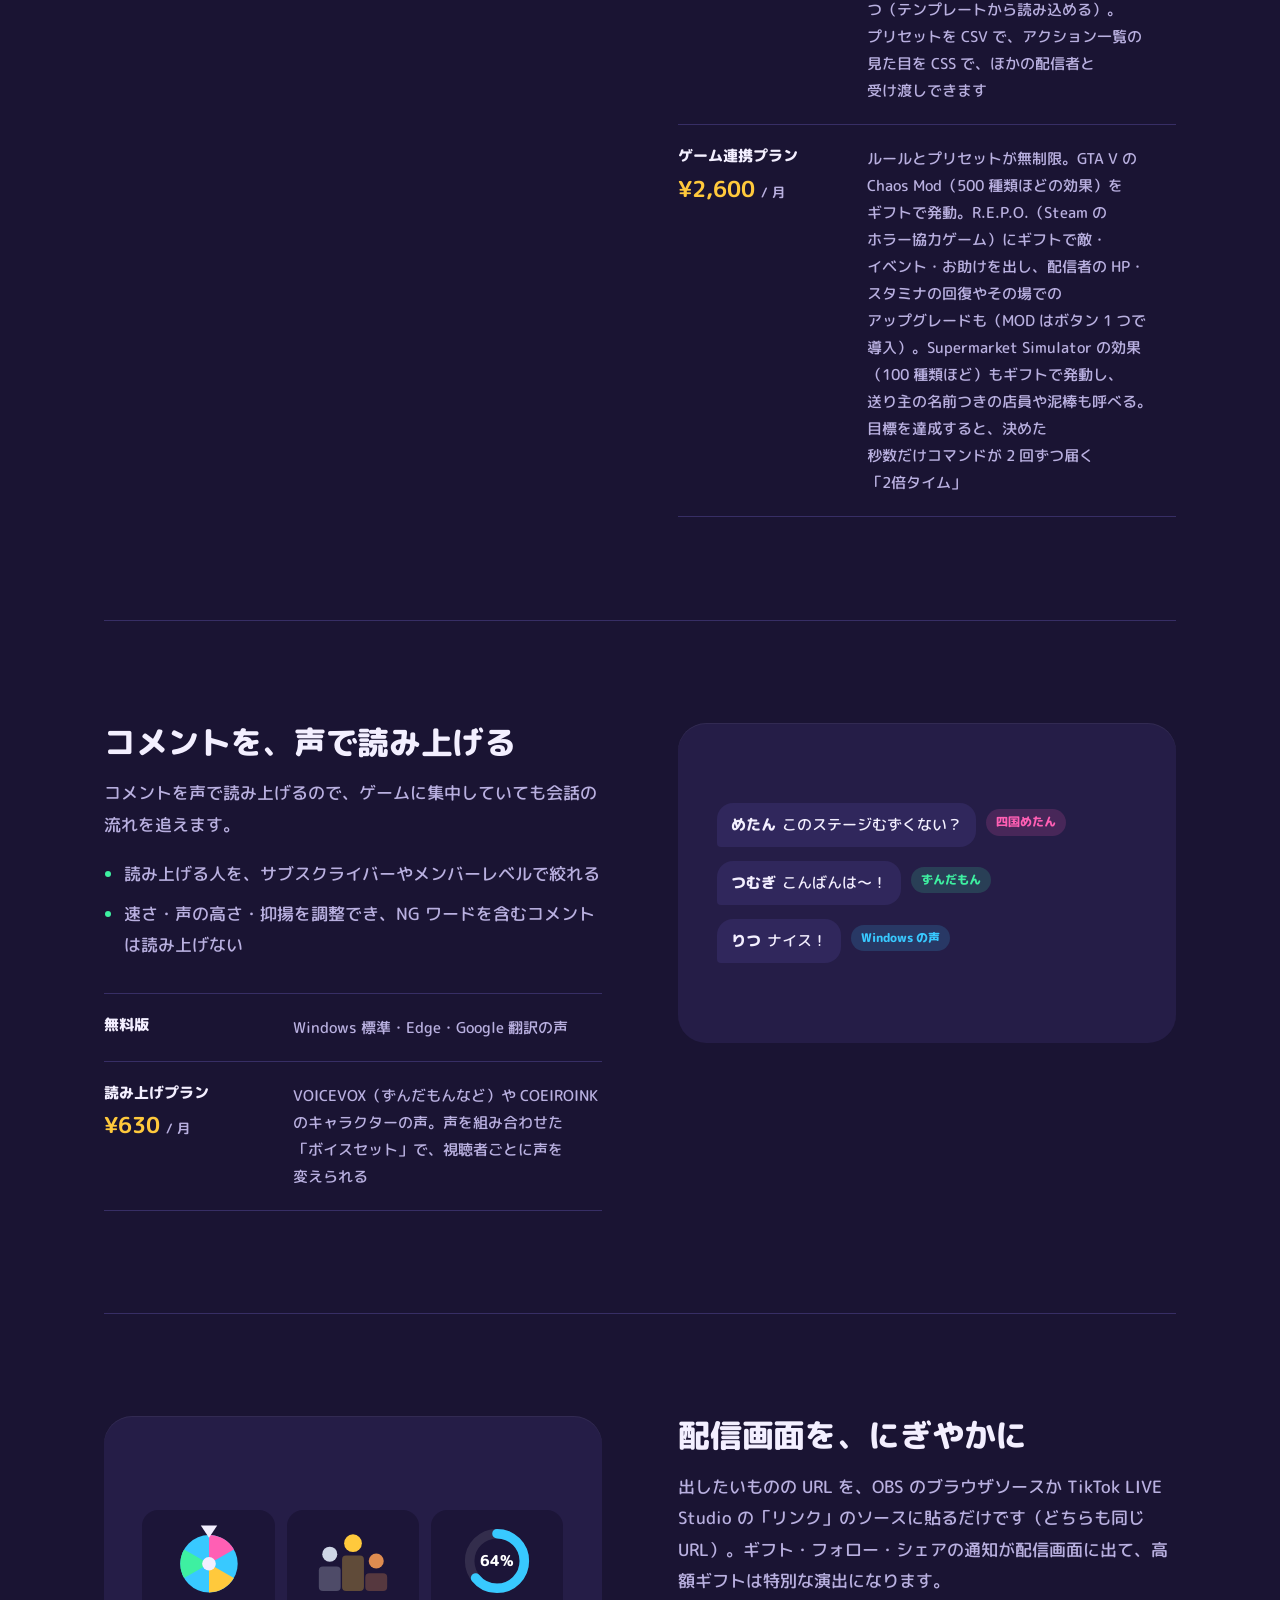
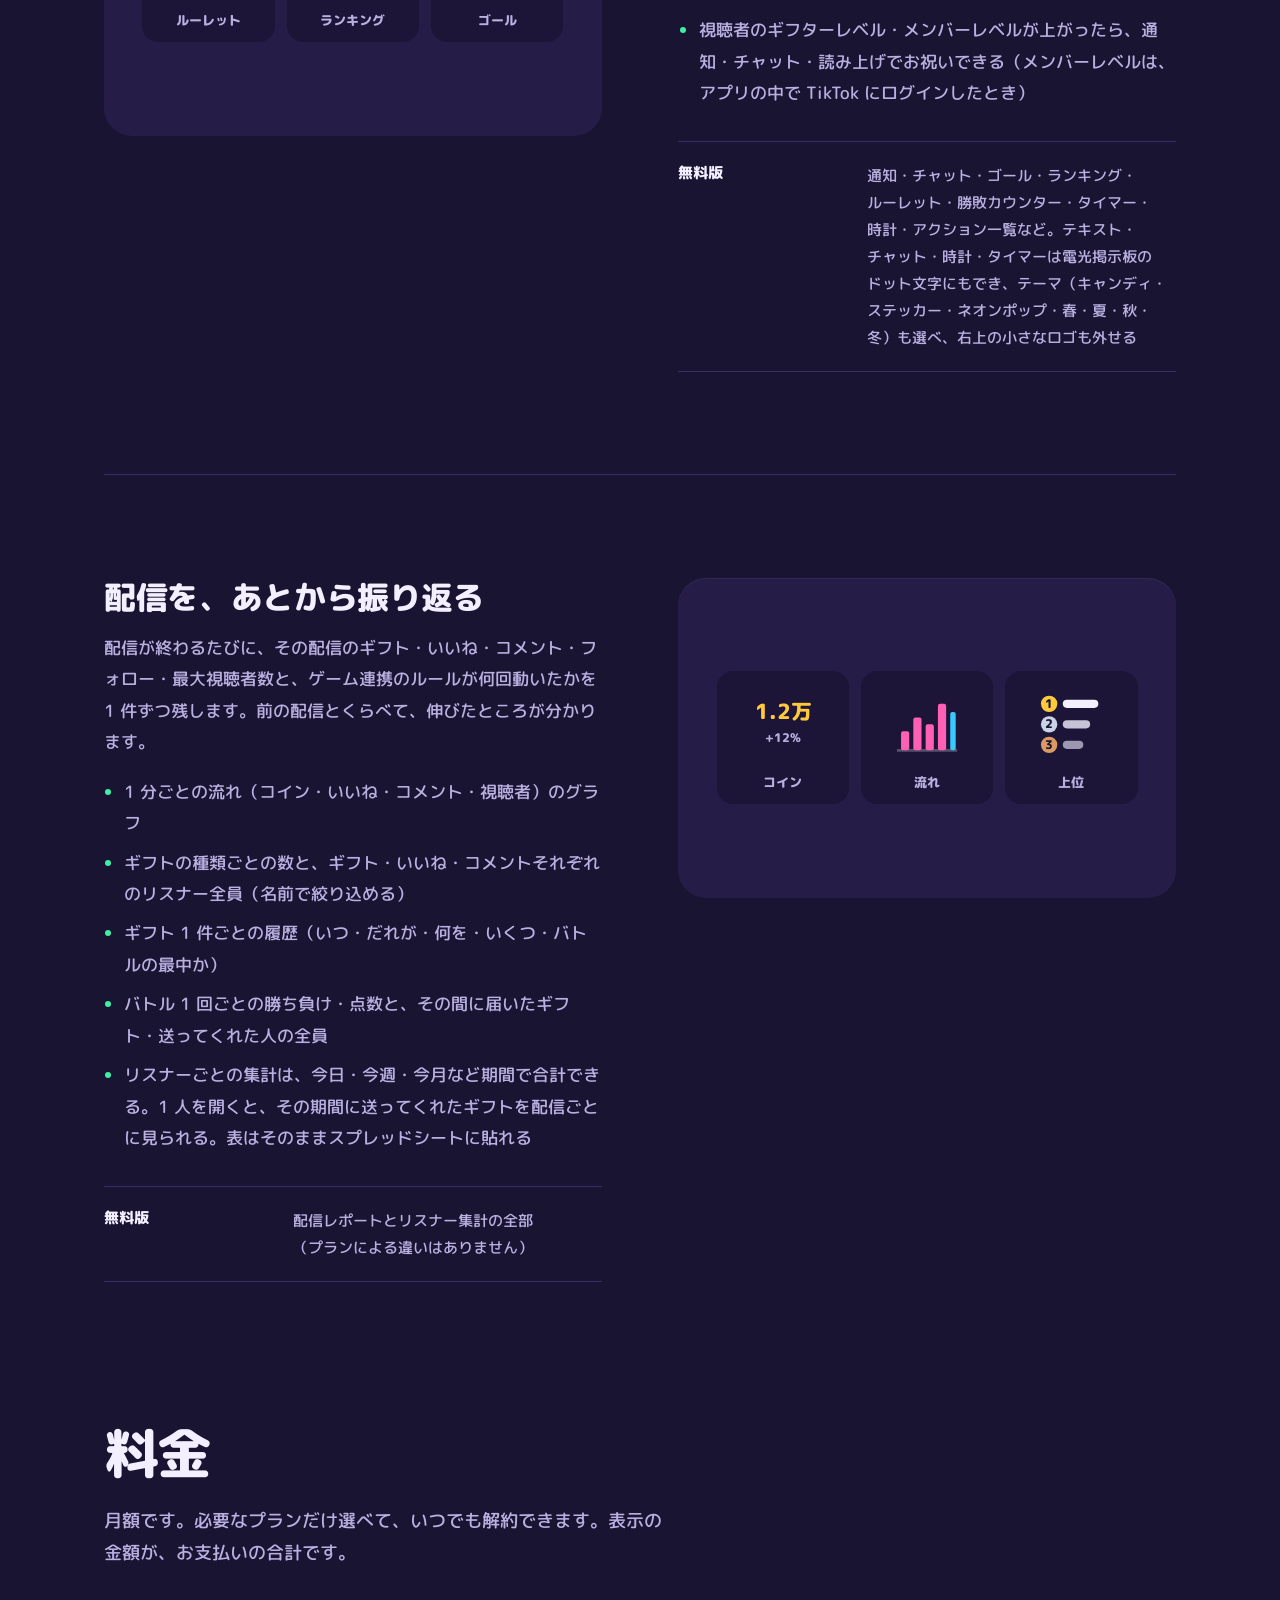
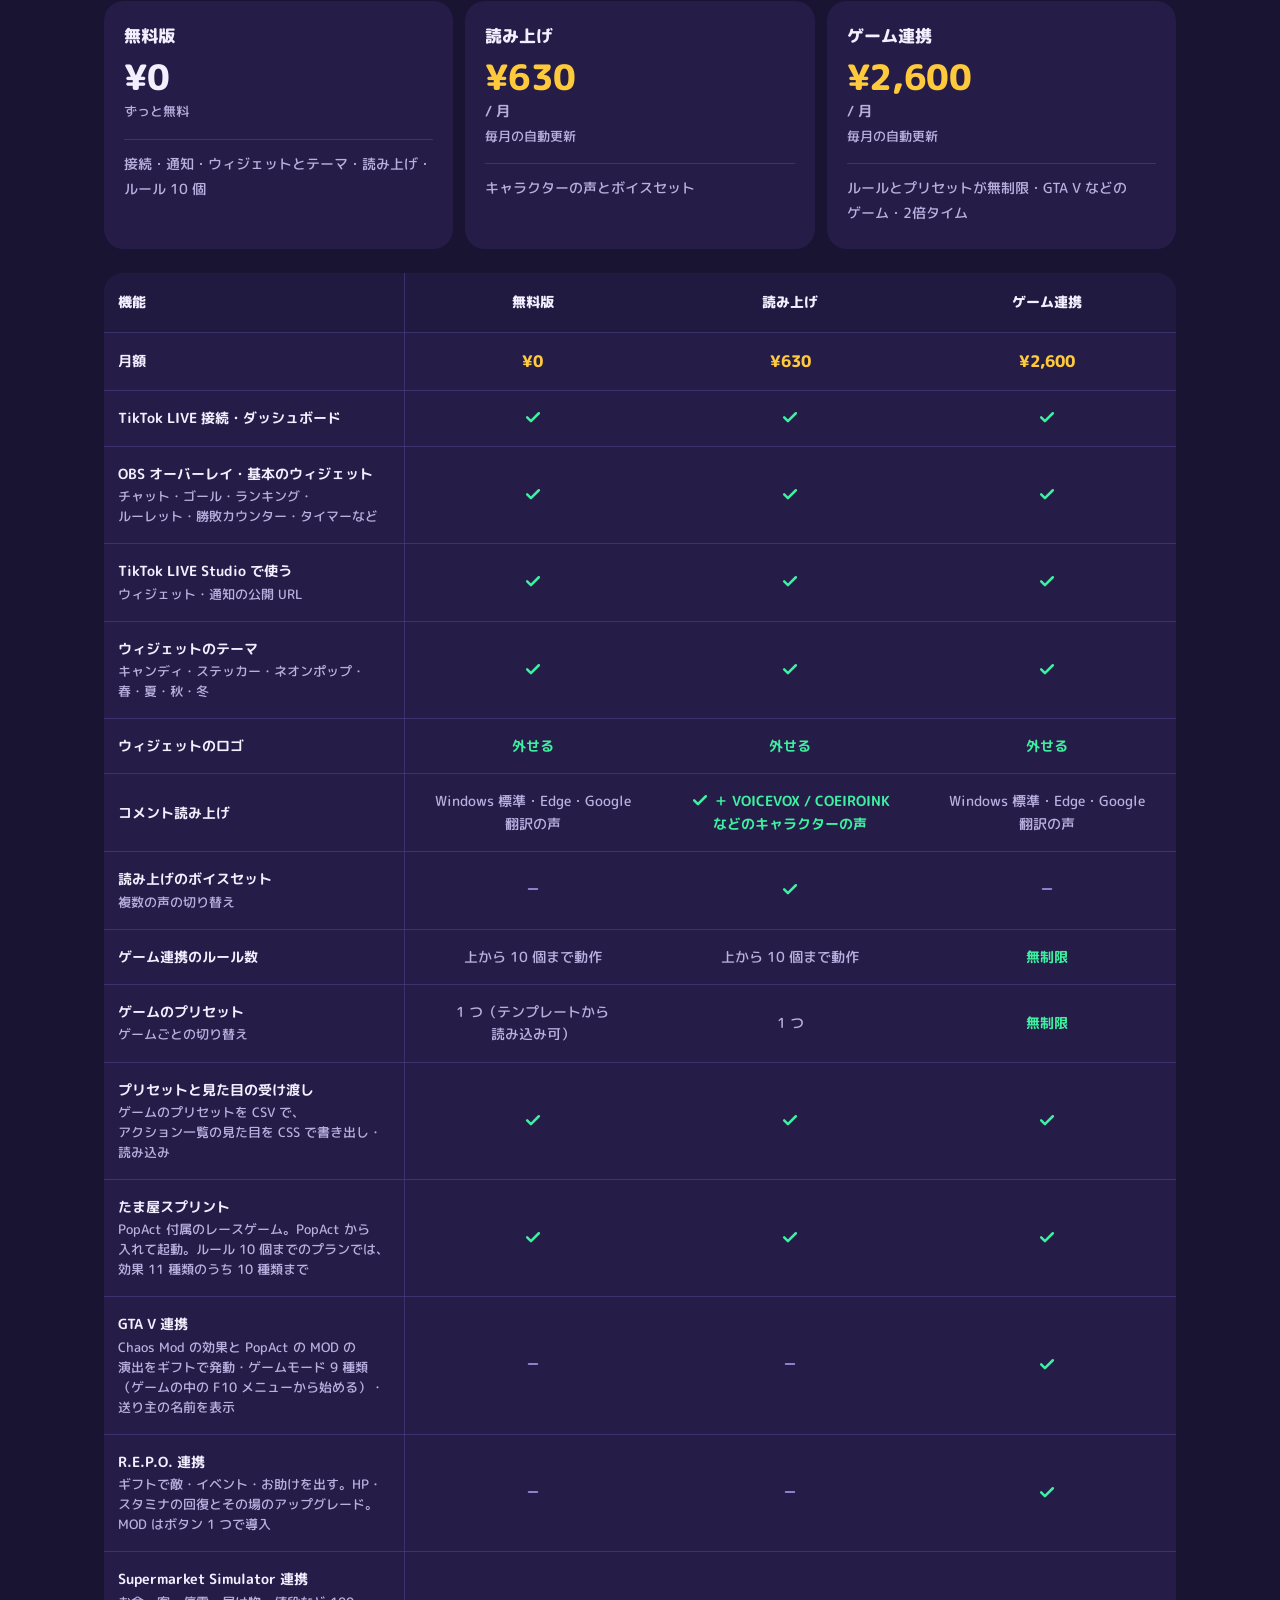
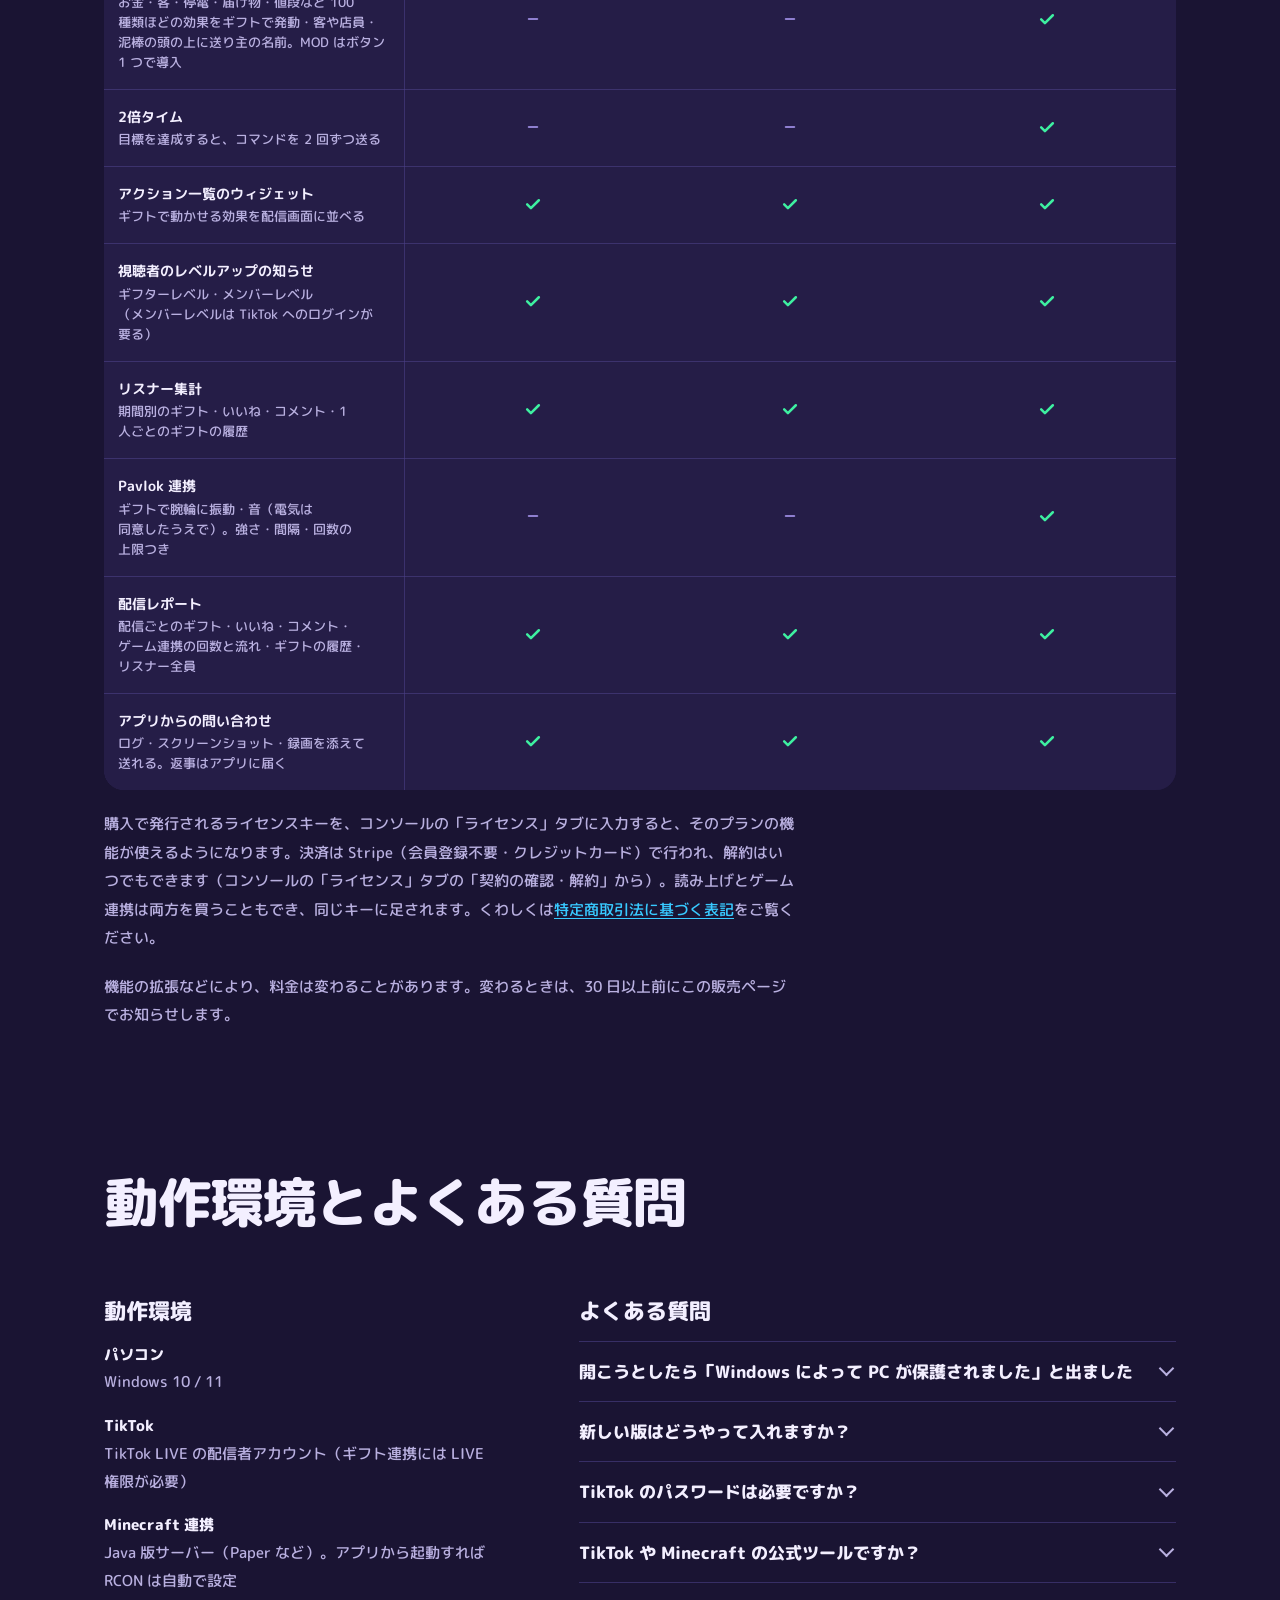
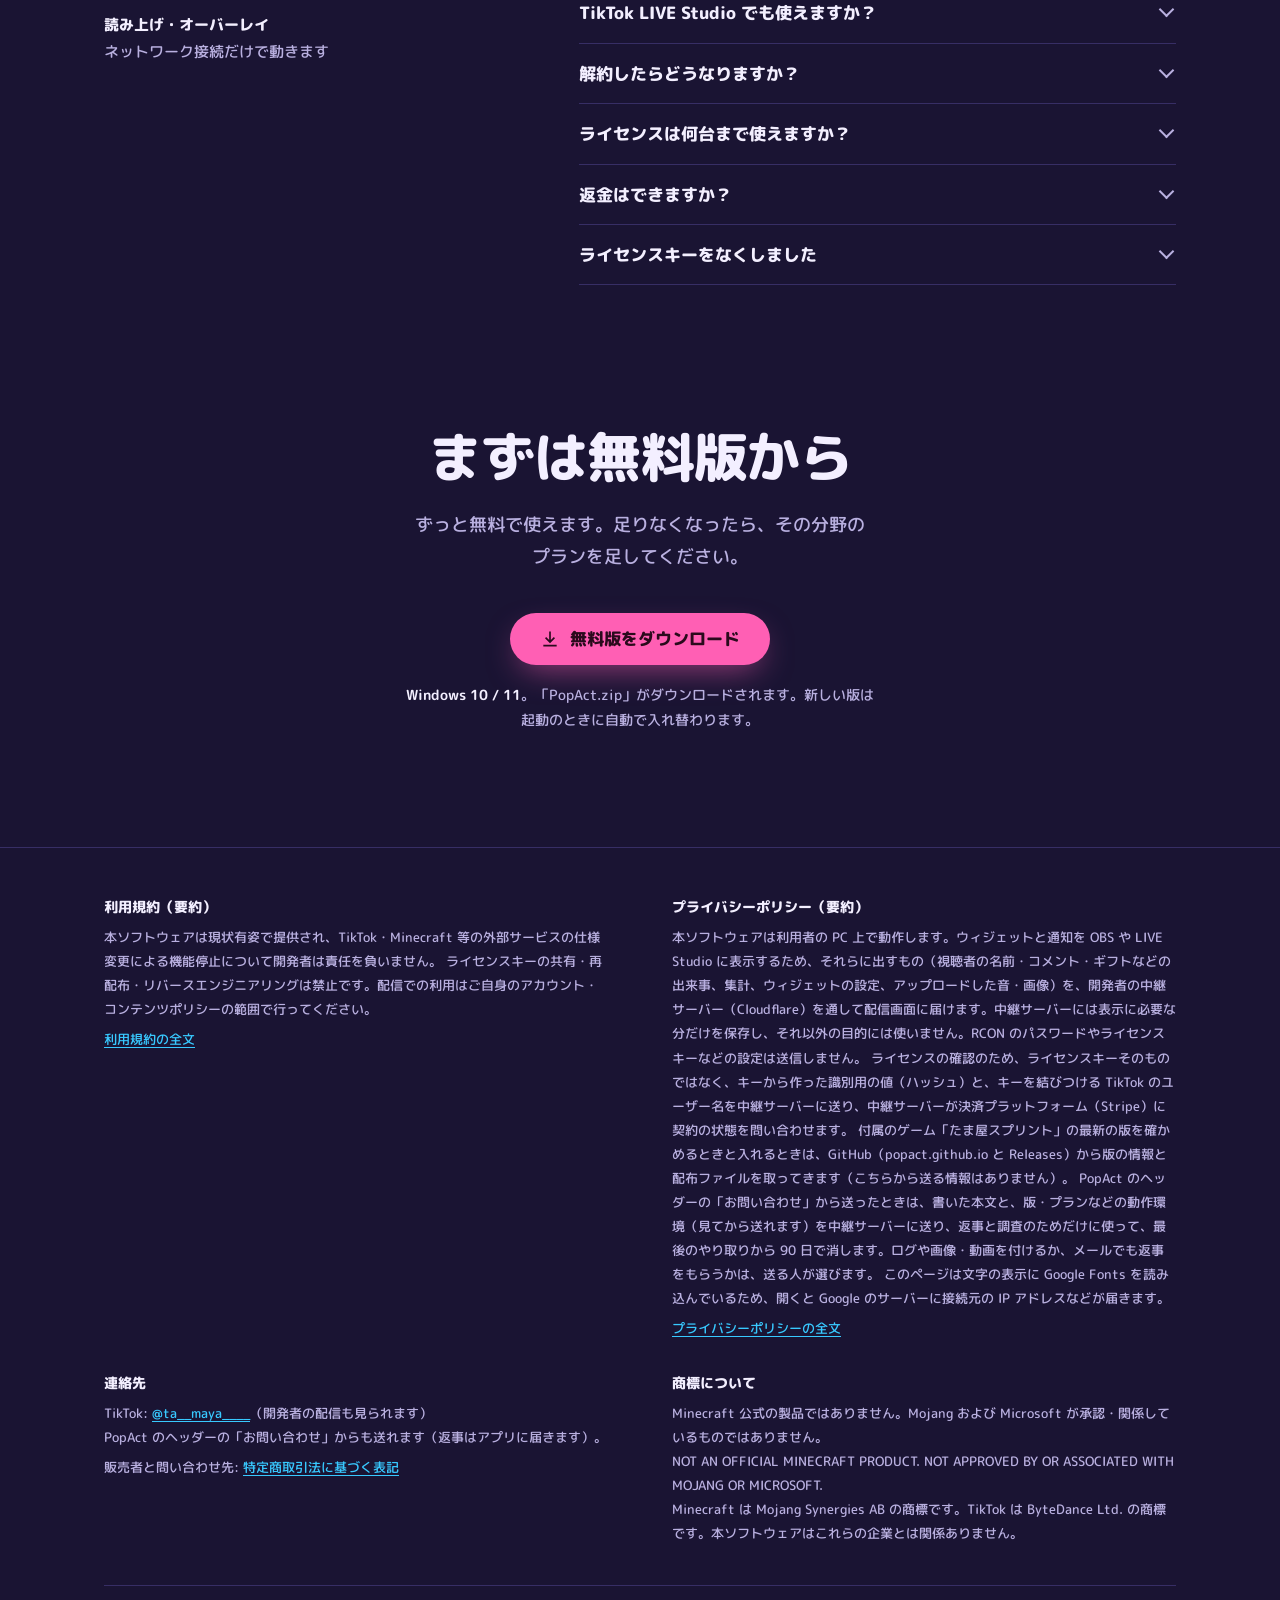
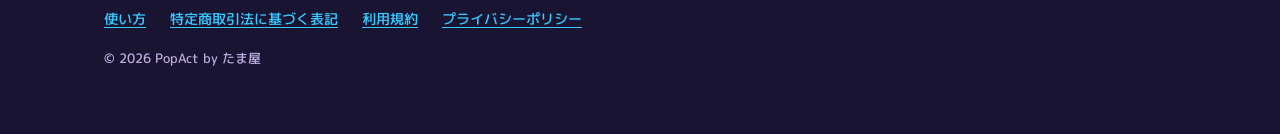
==== commit 6612d551: "販売ページ: ダウンロードのボタンを PopAct.zip の直リンクにする・プライバシーポリシーの「PopAct のログを付ける」 Co-Authored-By: Claude Opus 5.5 <" ====
--- a/index.html
+++ b/index.html
@@ -312,14 +312,15 @@
   <div>
     <h1>ギフトが、<br>ゲームを動かす。</h1>
     <p class="lead">TikTok LIVE のギフト・コメント・いいねで、Minecraft・GTA V・R.E.P.O. などのゲームが動きます（GTA V などはゲーム連携プラン）。コメントの読み上げと配信画面の演出もついた、Windows 用の配信ツールです。</p>
-    <!-- ダウンロードは Releases のいちばん新しい版のページへ。zip の名前に版番号が入る（build-package.js の PopAct-<版>.zip）ので、zip へ直接はつながない。
-         たま屋スプリントの版を Releases に出すときは「Latest」にしない（gh release create … --latest=false）。Latest になると、このボタンがゲームの版を開く -->
+    <!-- ダウンロードは Releases の Latest の PopAct.zip（中のフォルダは PopAct/。build-package.js が作り、tools/release-app.mjs が上げる）を直接落とす。
+         同じ版の PopAct-<版>.zip は自動更新の係が使う（名前を変えられない）ので、案内しない。
+         たま屋スプリントや MOD の版を Releases に出すときは「Latest」にしない（gh release create … --latest=false）。Latest になると、このボタンが 404 になる -->
     <div class="actions">
-      <a class="btn" href="https://github.com/popact/popact.github.io/releases/latest" target="_blank" rel="noopener" aria-describedby="dl-note">
+      <a class="btn" href="https://github.com/popact/popact.github.io/releases/latest/download/PopAct.zip" aria-describedby="dl-note">
         <svg viewBox="0 0 24 24" aria-hidden="true"><path fill="currentColor" d="M11 3h2v10.2l3.6-3.6 1.4 1.4-6 6-6-6 1.4-1.4 3.6 3.6zM4 19h16v2H4z"/></svg>無料版をダウンロード</a>
       <a class="btn ghost" href="#pricing">料金を見る</a>
     </div>
-    <p class="fine" id="dl-note"><b>Windows 10 / 11</b>。開いたページの「Assets」から<span class="nw">「PopAct-（版の番号）.zip」</span>を選んでください（Source code ではありません）。</p>
+    <p class="fine" id="dl-note"><b>Windows 10 / 11</b>。<span class="nw">「PopAct.zip」</span>がダウンロードされます。好きな場所に展開して、中の<span class="nw">「PopAct.exe」</span>を開いてください。新しい版は起動のときに自動で入れ替わります。</p>
     <p class="fine">無料版はずっと無料。TikTok には配信者のユーザー名を入れるだけでつながります（ログインは視聴者のメンバーレベルを見張るときだけ）。</p>
   </div>
 
@@ -573,10 +574,10 @@
   <h2>まずは無料版から</h2>
   <p class="lead">ずっと無料で使えます。足りなくなったら、その分野のプランを足してください。</p>
   <div class="actions">
-      <a class="btn" href="https://github.com/popact/popact.github.io/releases/latest" target="_blank" rel="noopener" aria-describedby="dl-note2">
+      <a class="btn" href="https://github.com/popact/popact.github.io/releases/latest/download/PopAct.zip" aria-describedby="dl-note2">
         <svg viewBox="0 0 24 24" aria-hidden="true"><path fill="currentColor" d="M11 3h2v10.2l3.6-3.6 1.4 1.4-6 6-6-6 1.4-1.4 3.6 3.6zM4 19h16v2H4z"/></svg>無料版をダウンロード</a>
   </div>
-  <p class="fine" id="dl-note2"><b>Windows 10 / 11</b>。開いたページの「Assets」から<span class="nw">「PopAct-（版の番号）.zip」</span>を選んでください。</p>
+  <p class="fine" id="dl-note2"><b>Windows 10 / 11</b>。<span class="nw">「PopAct.zip」</span>がダウンロードされます。新しい版は起動のときに自動で入れ替わります。</p>
 </div>
 </section>
 </main>
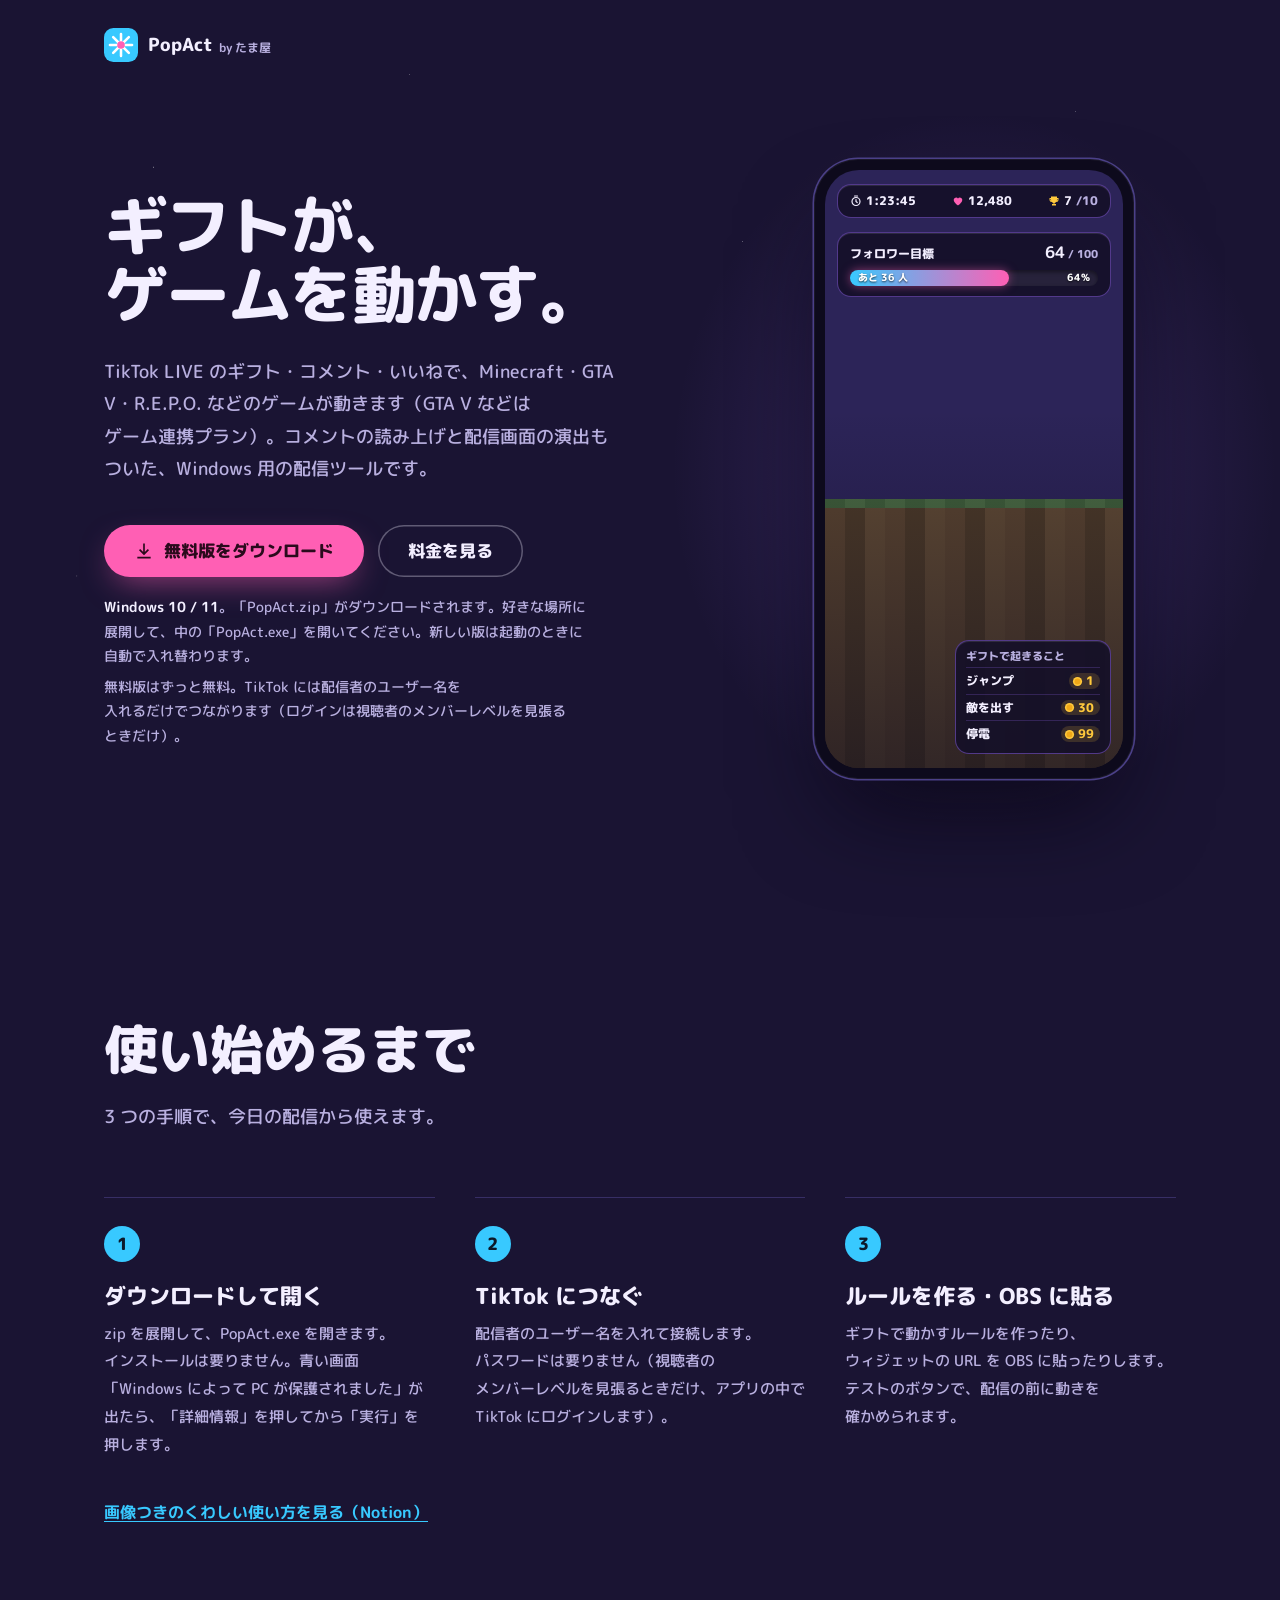
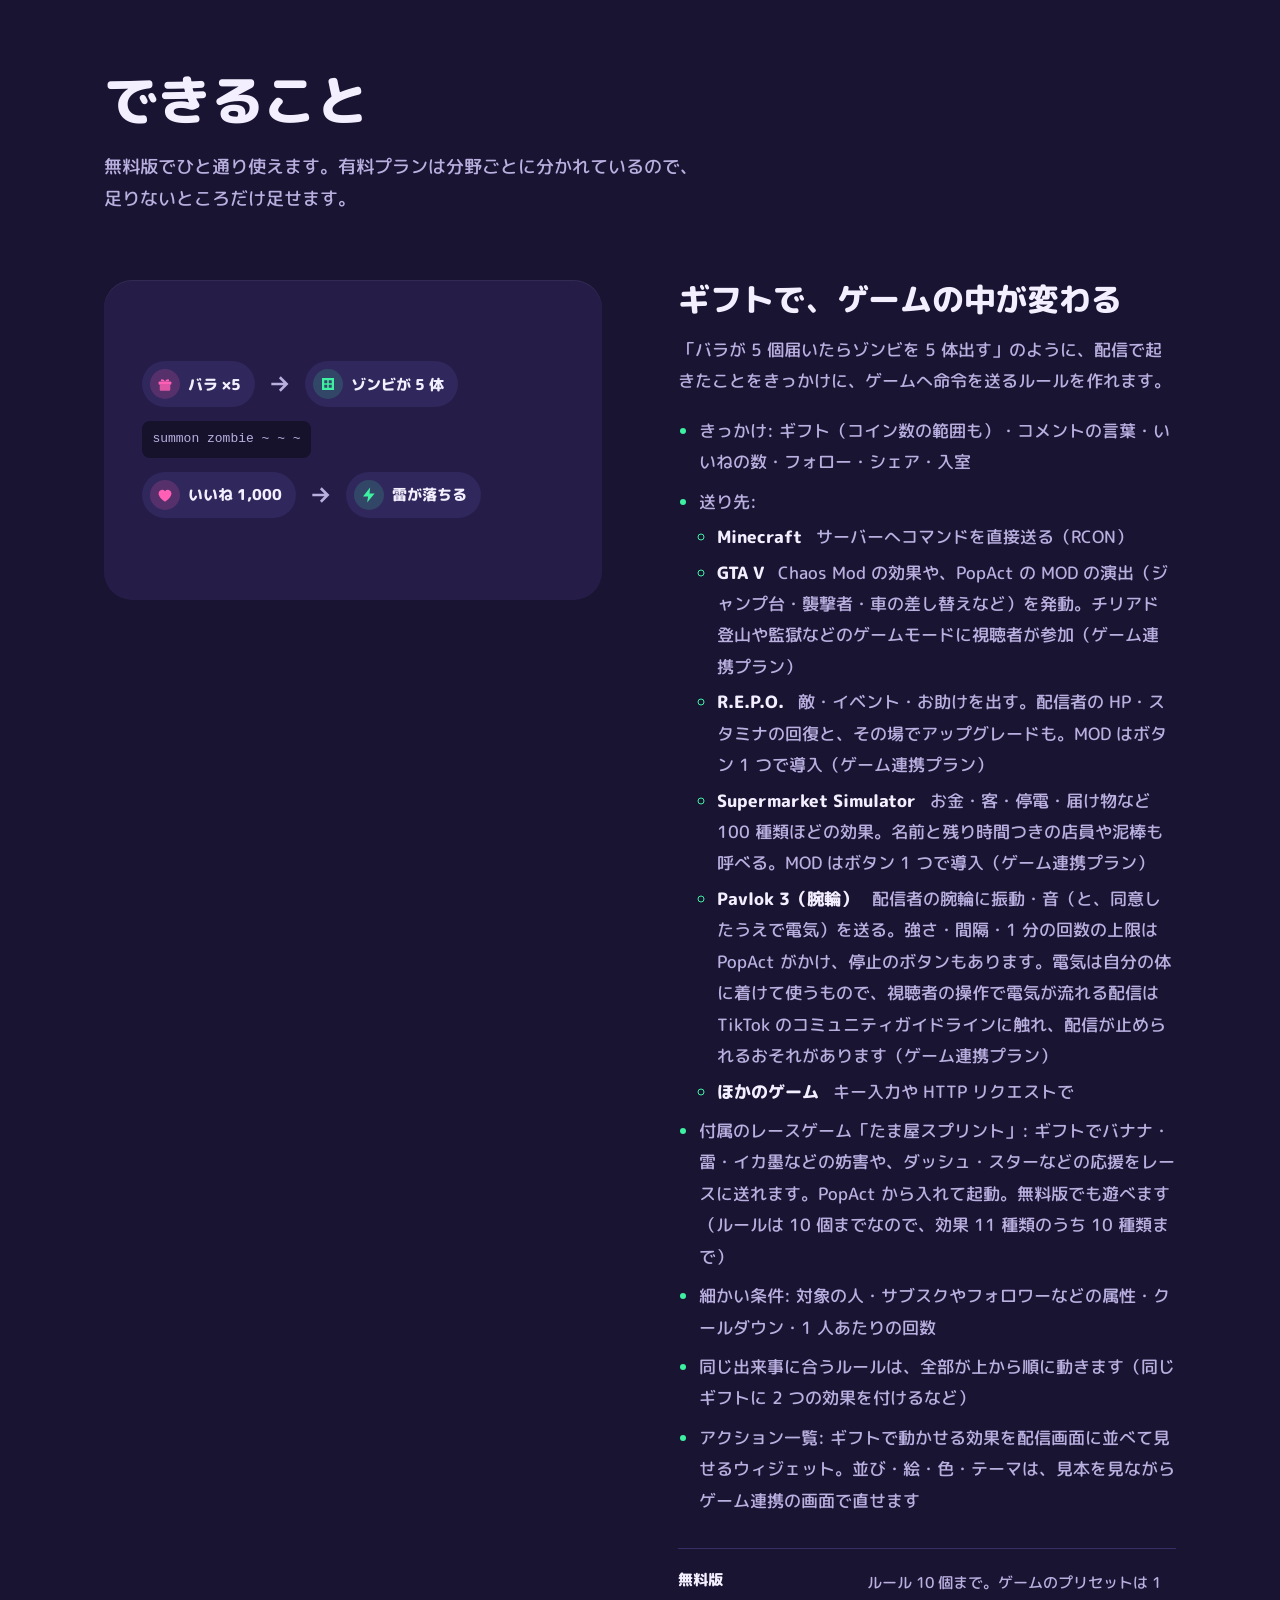
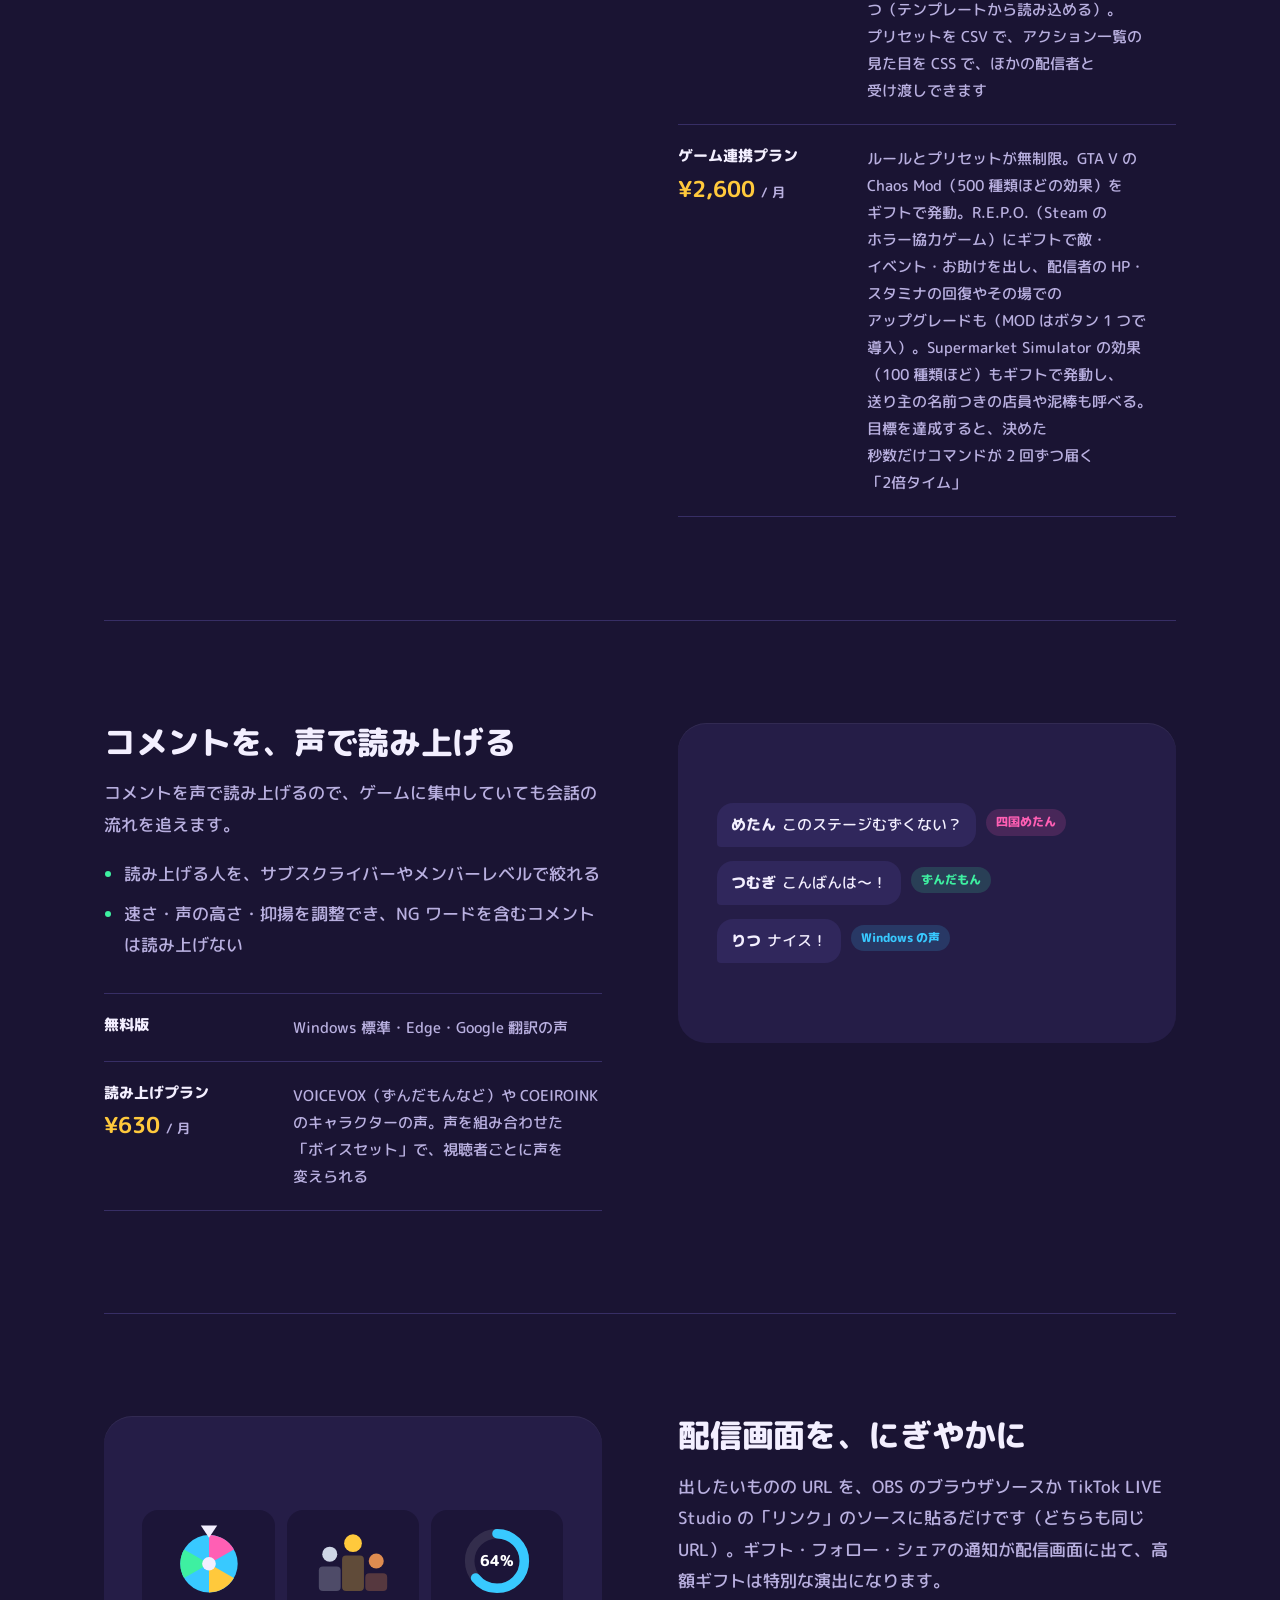
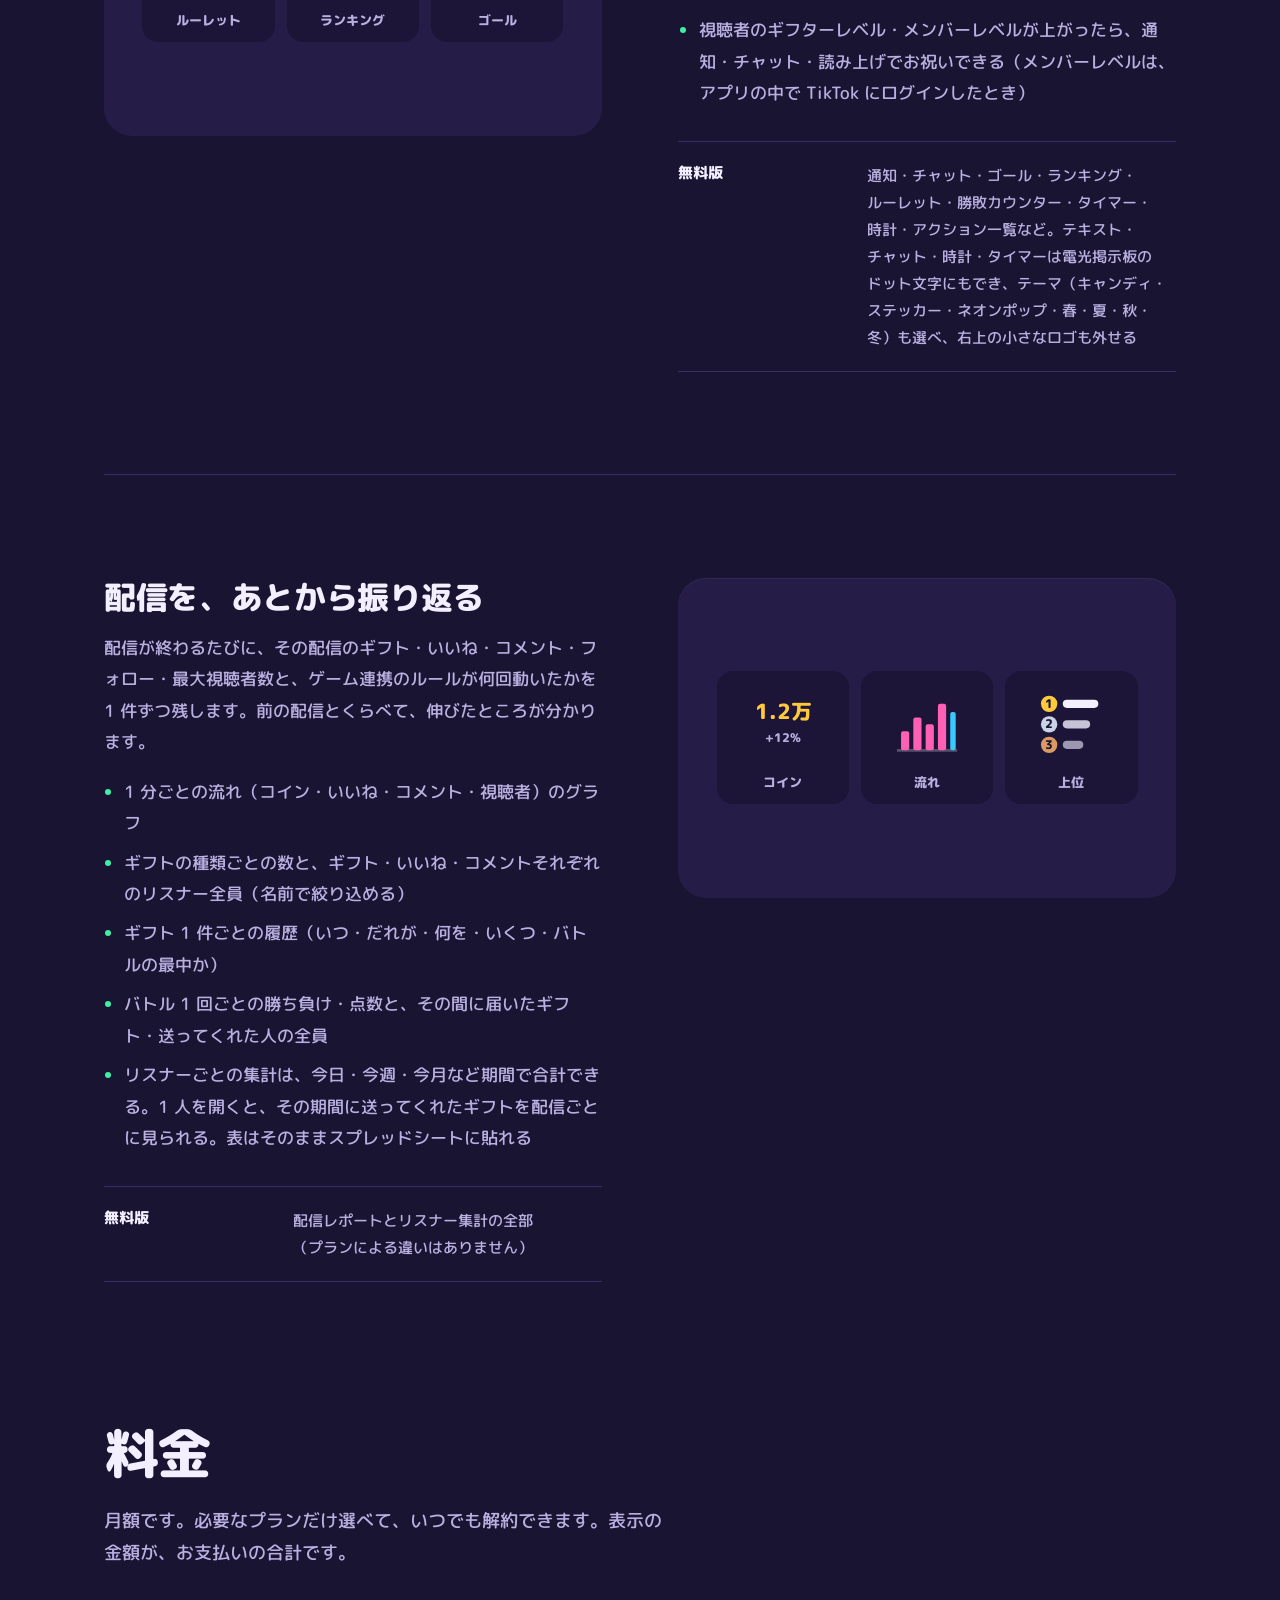
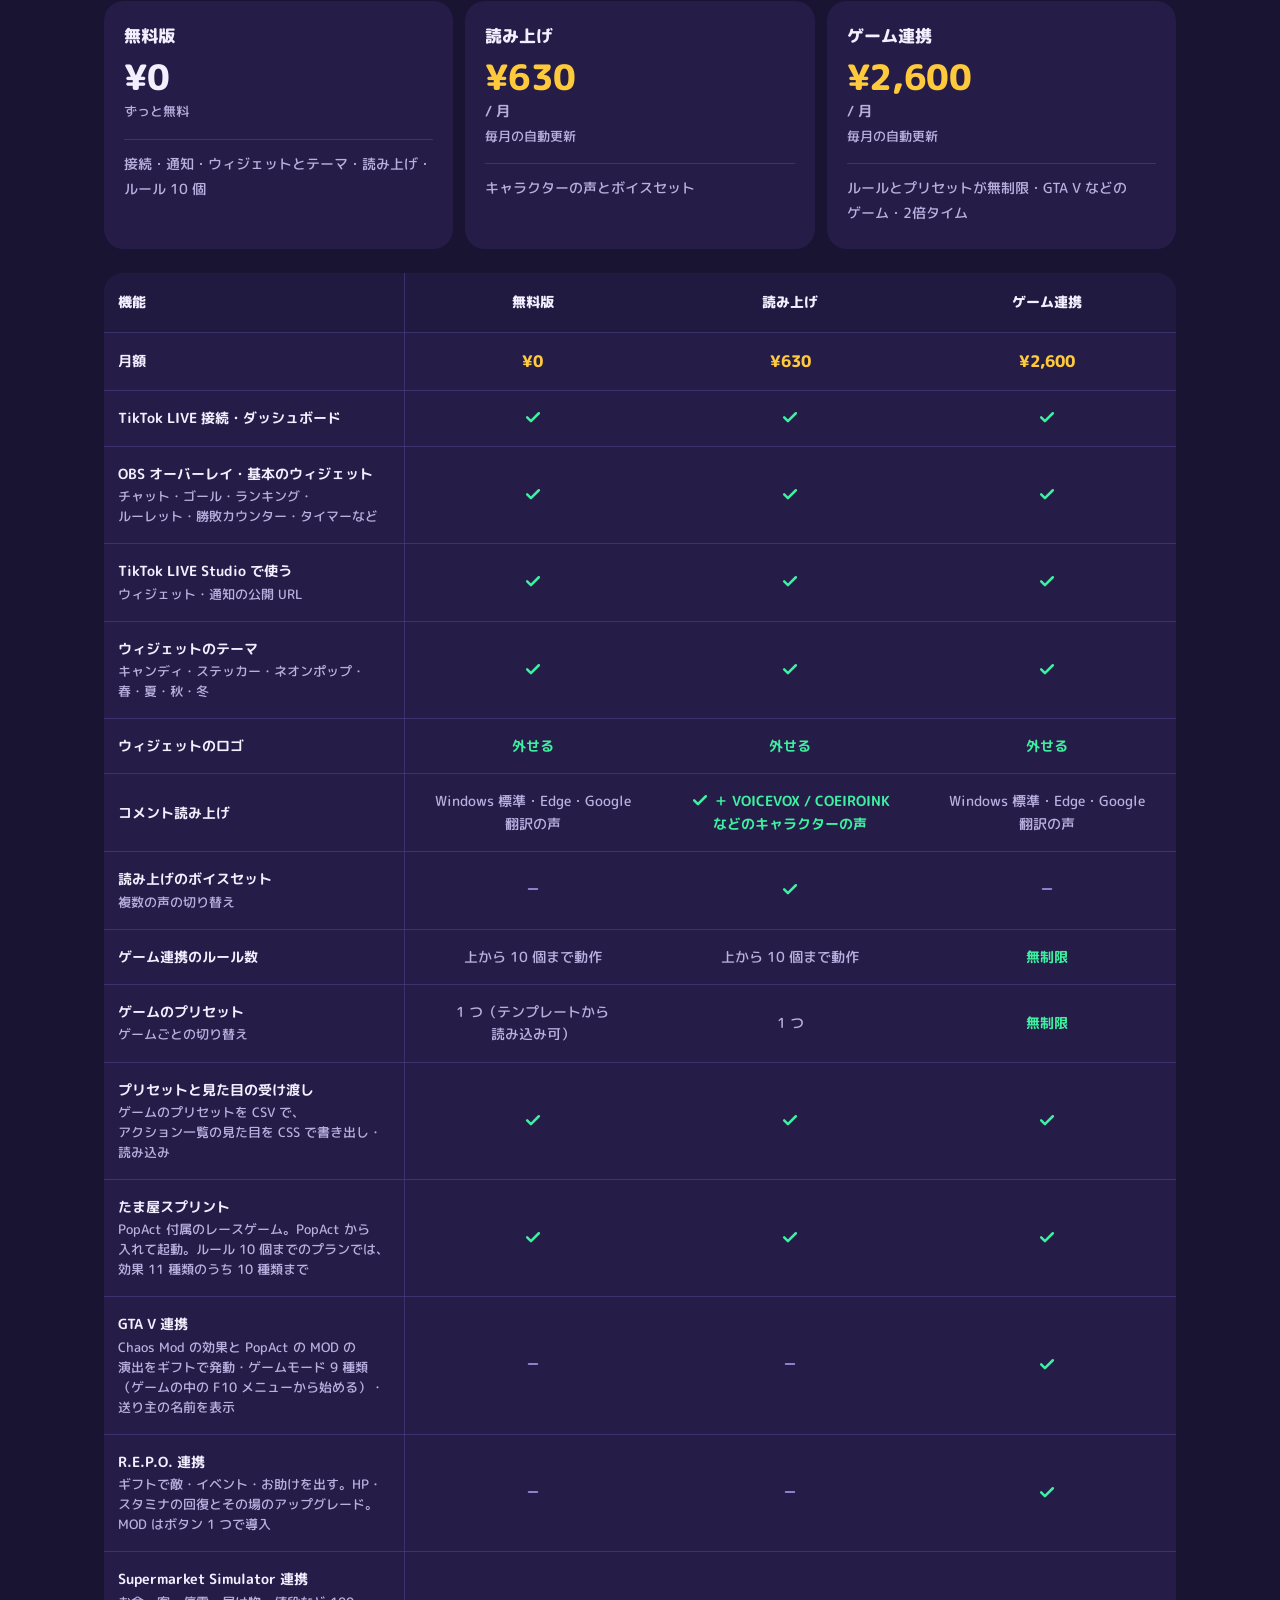
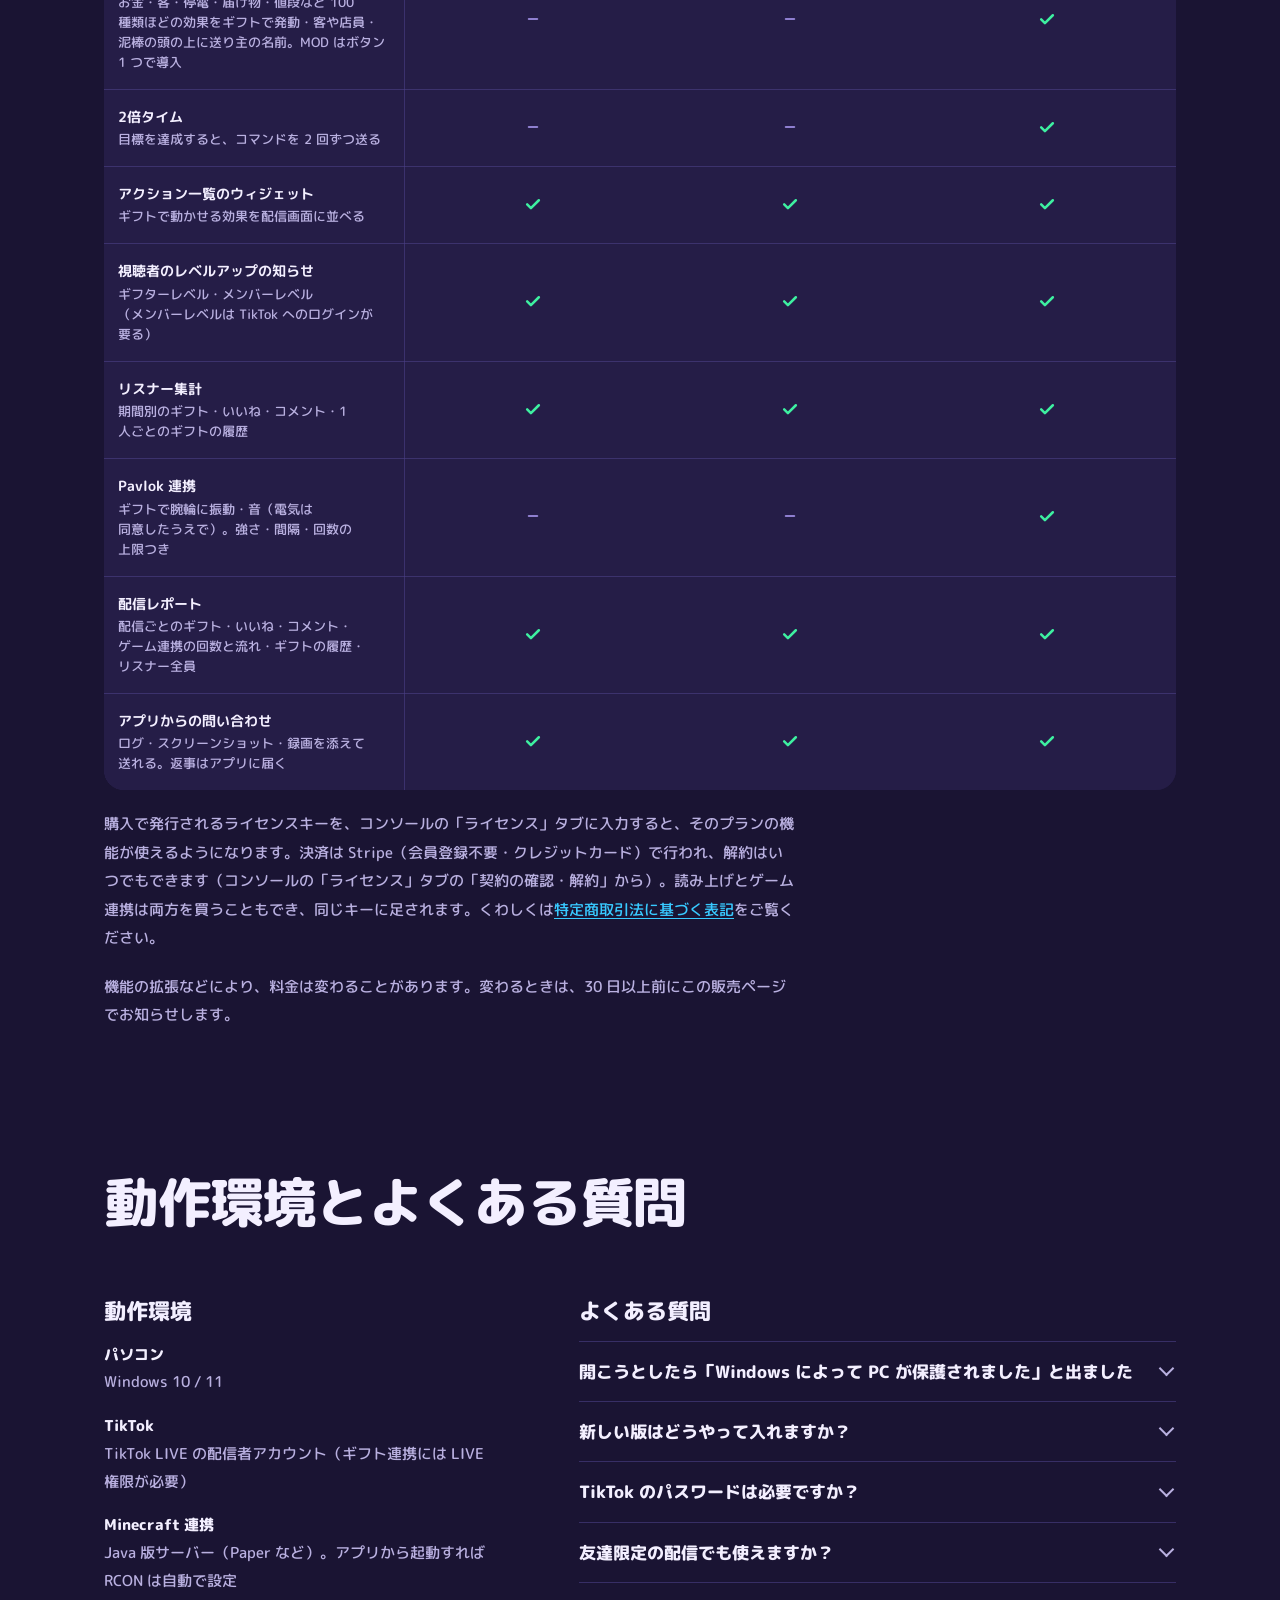
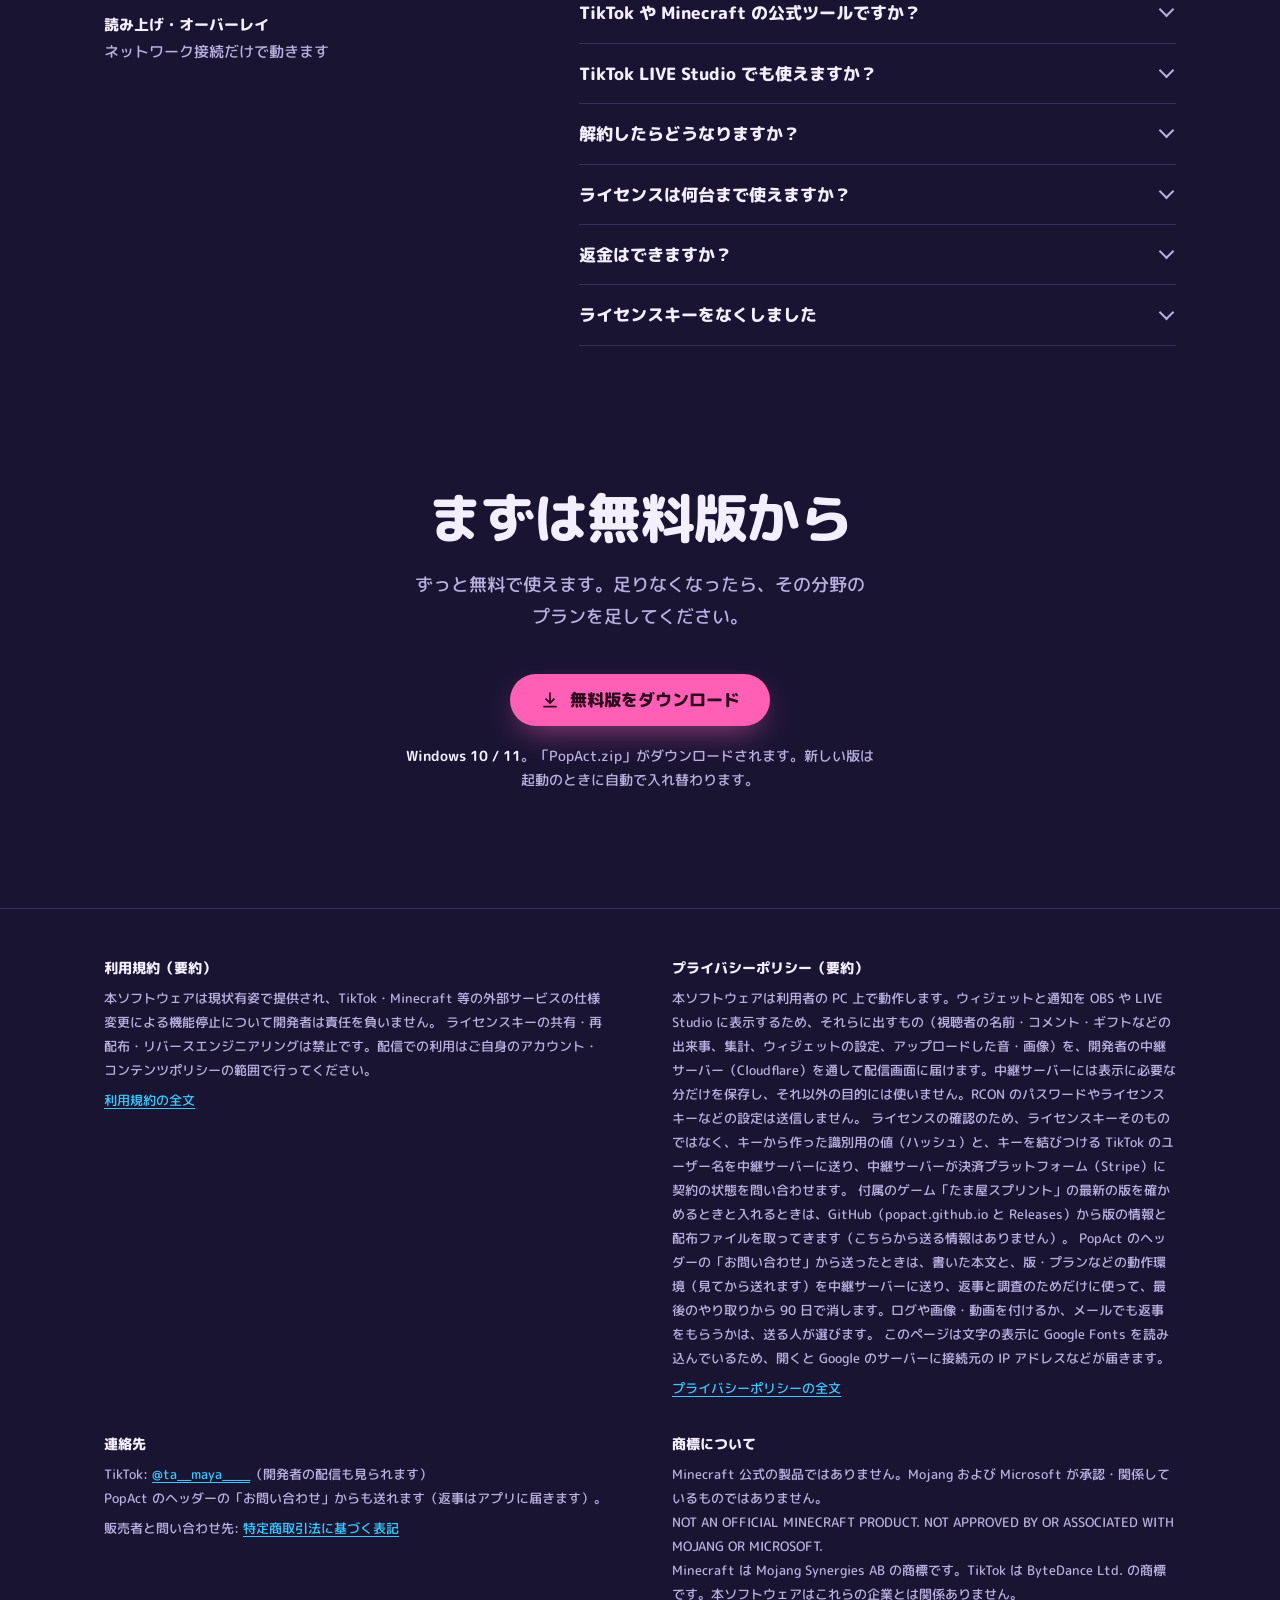
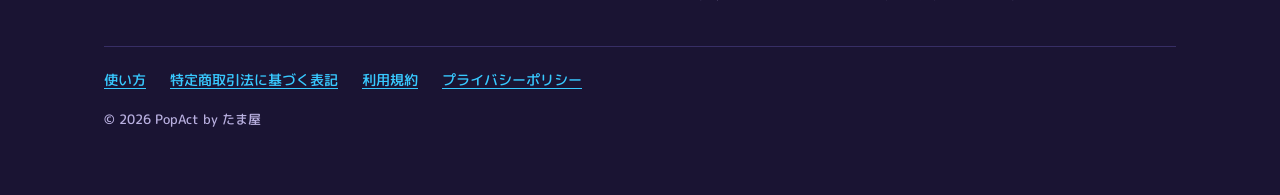
==== commit e6085f54: "プライバシーポリシー・販売ページ: 友達限定の配信のときにライブのページから読むことを書く Co-Authored-By: Claude Opus 5.5 <noreply@anthropic.com" ====
--- a/index.html
+++ b/index.html
@@ -553,6 +553,8 @@
         <p>1.3.0 からは、PopAct を起動したときに新しい版があれば、自動で入れ替わります（設定・ルール・メディアはそのままです）。1.2.1 までの版を使っている方は、一度だけ新しい zip の中身を前のフォルダに上書きしてください。</p></details>
       <details><summary>TikTok のパスワードは必要ですか？</summary>
         <p>ふだんは要りません。配信者のユーザー名だけでつながります。視聴者のメンバーレベルが上がったことに気づく「レベルの見張り」を使うときだけ、アプリの中の TikTok のページでログインします。ログインの情報はパソコンの中だけに残り、PopAct が読むことはありません。</p></details>
+      <details><summary>友達限定の配信でも使えますか？</summary>
+        <p>使えます。配信者本人のアカウントで、PopAct のアプリの中で TikTok にログインしておいてください。友達限定の配信だと分かると、アプリの中の TikTok のページから出来事を読みます。そのため、配信の視聴者数が 1 人増えます。ログインの情報は、PopAct が読むことはありません。</p></details>
       <details><summary>TikTok や Minecraft の公式ツールですか？</summary>
         <p>いいえ。個人開発の非公式ツールで、TikTok・Mojang・Microsoft とは関係ありません。TikTok LIVE への接続はコミュニティで広く使われている方式を採用していますが、TikTok 側の仕様変更により一時的に接続できなくなる可能性があります。その際はアップデートで対応します。</p></details>
       <details><summary>TikTok LIVE Studio でも使えますか？</summary>
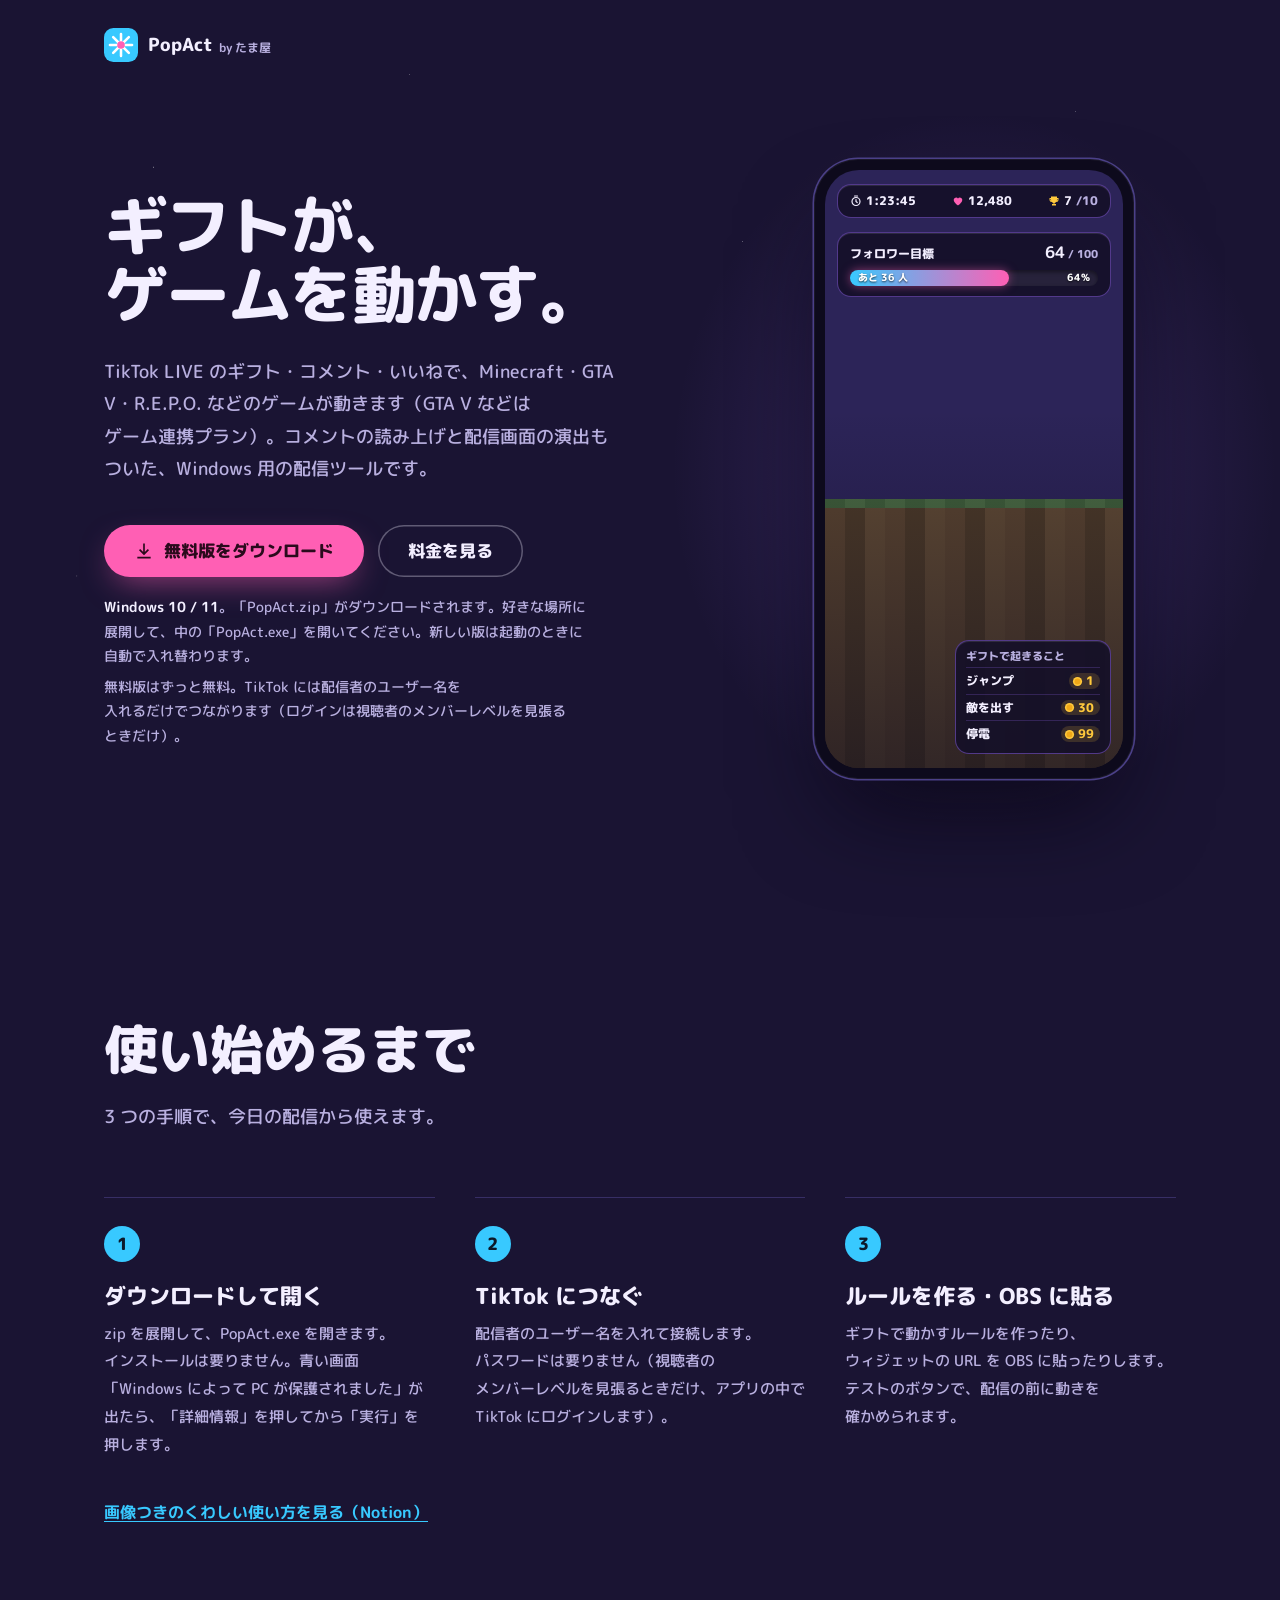
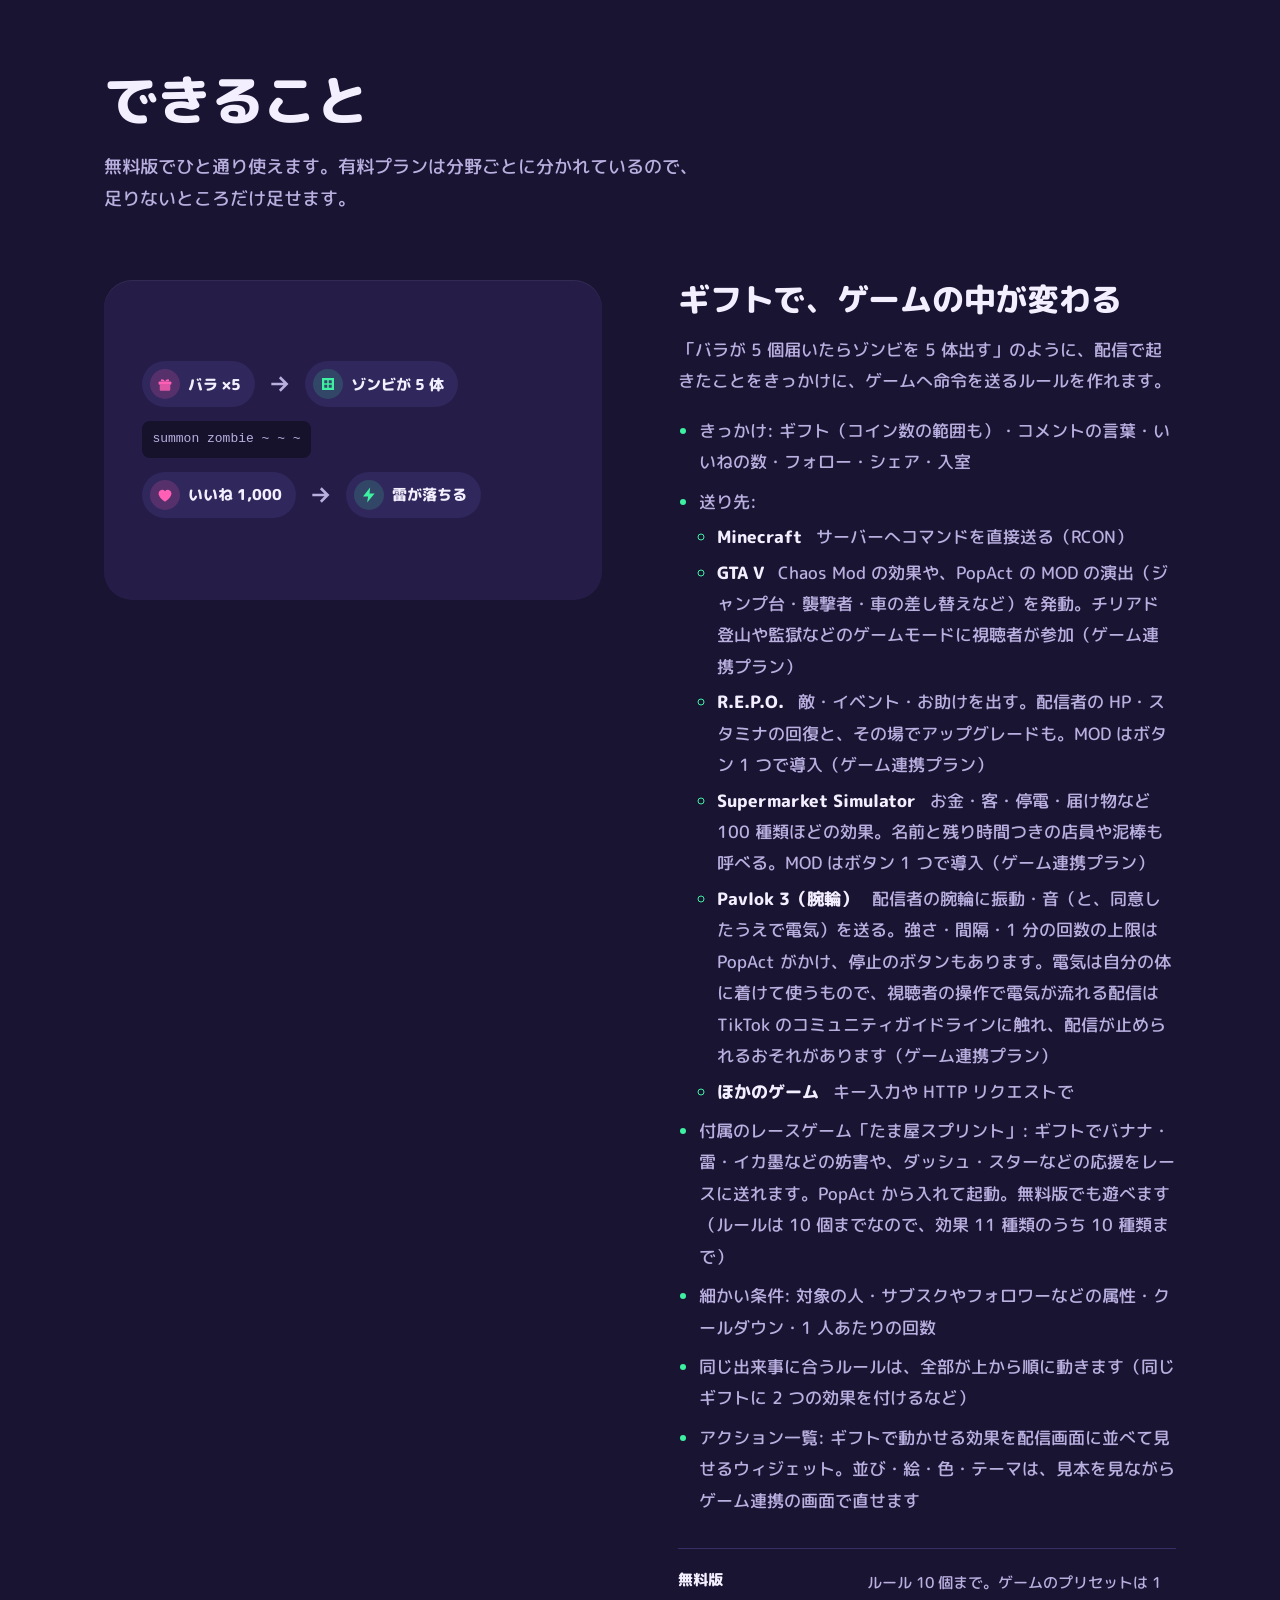
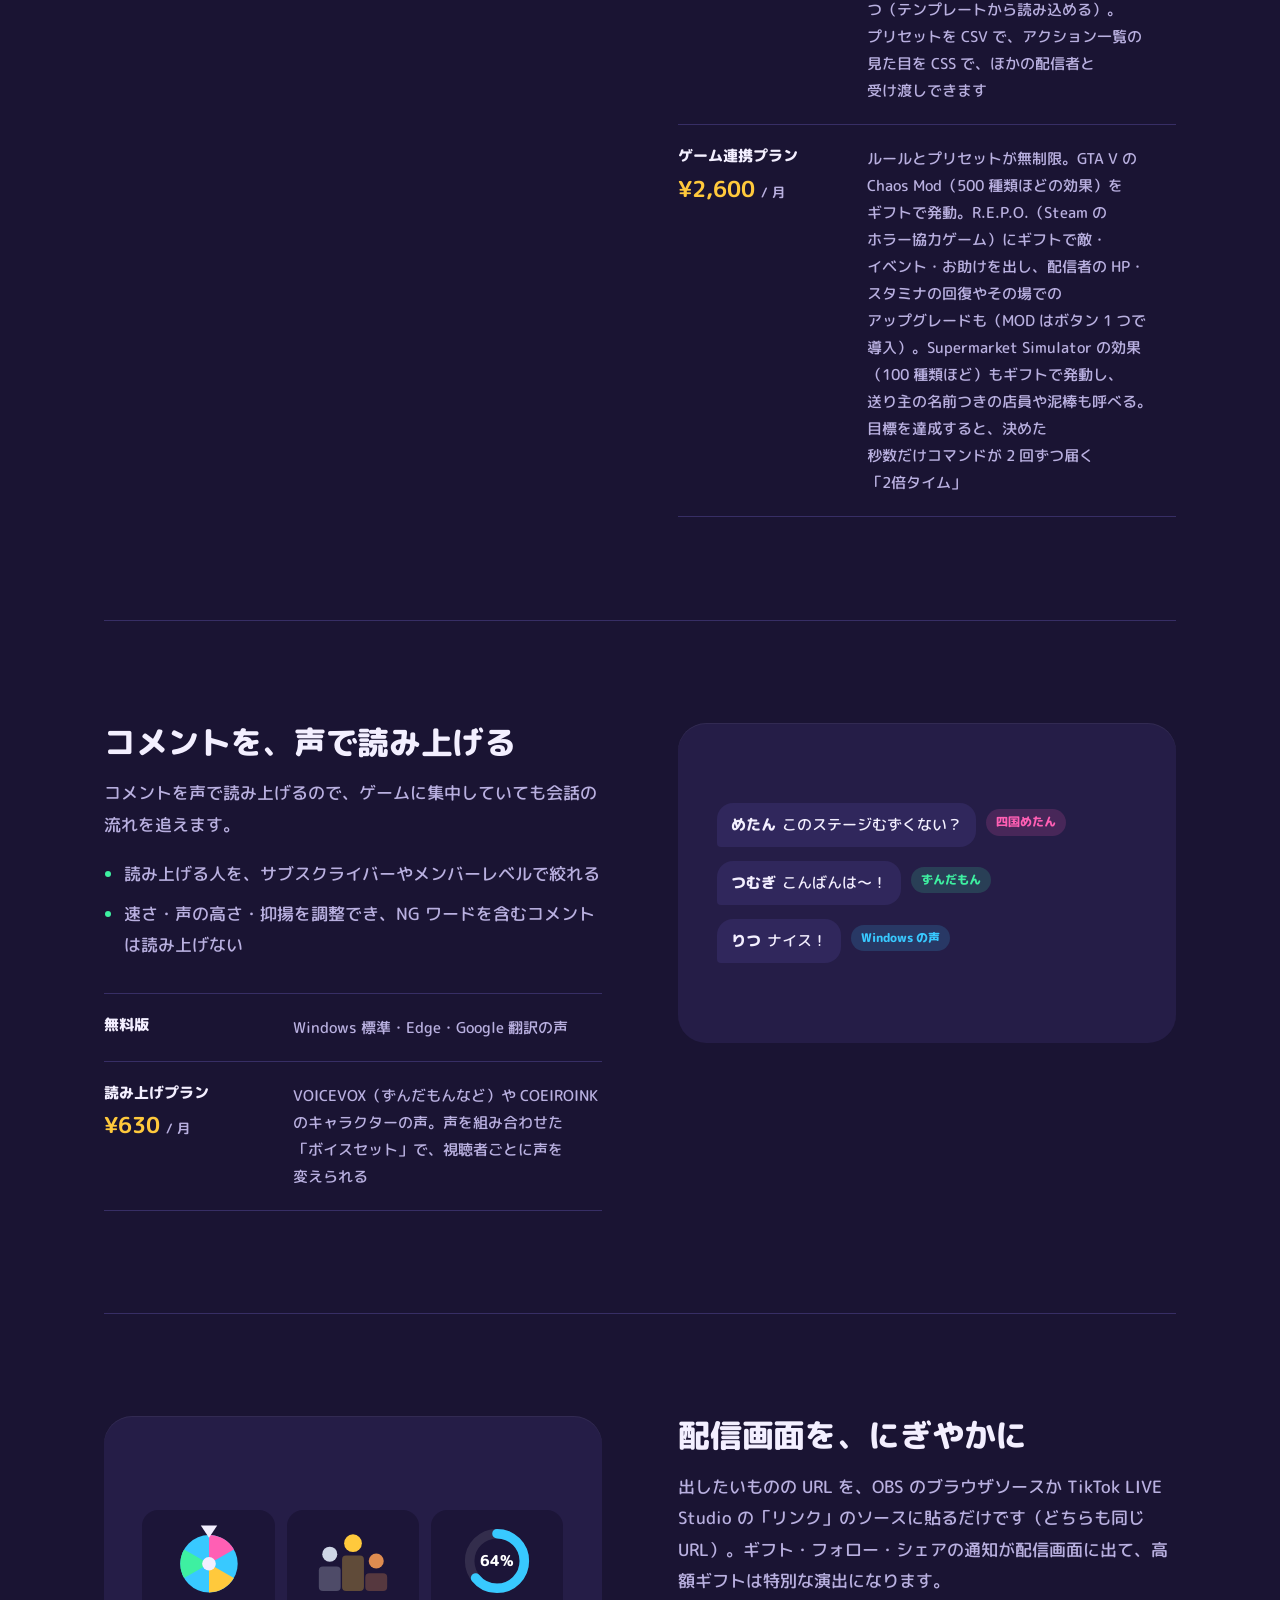
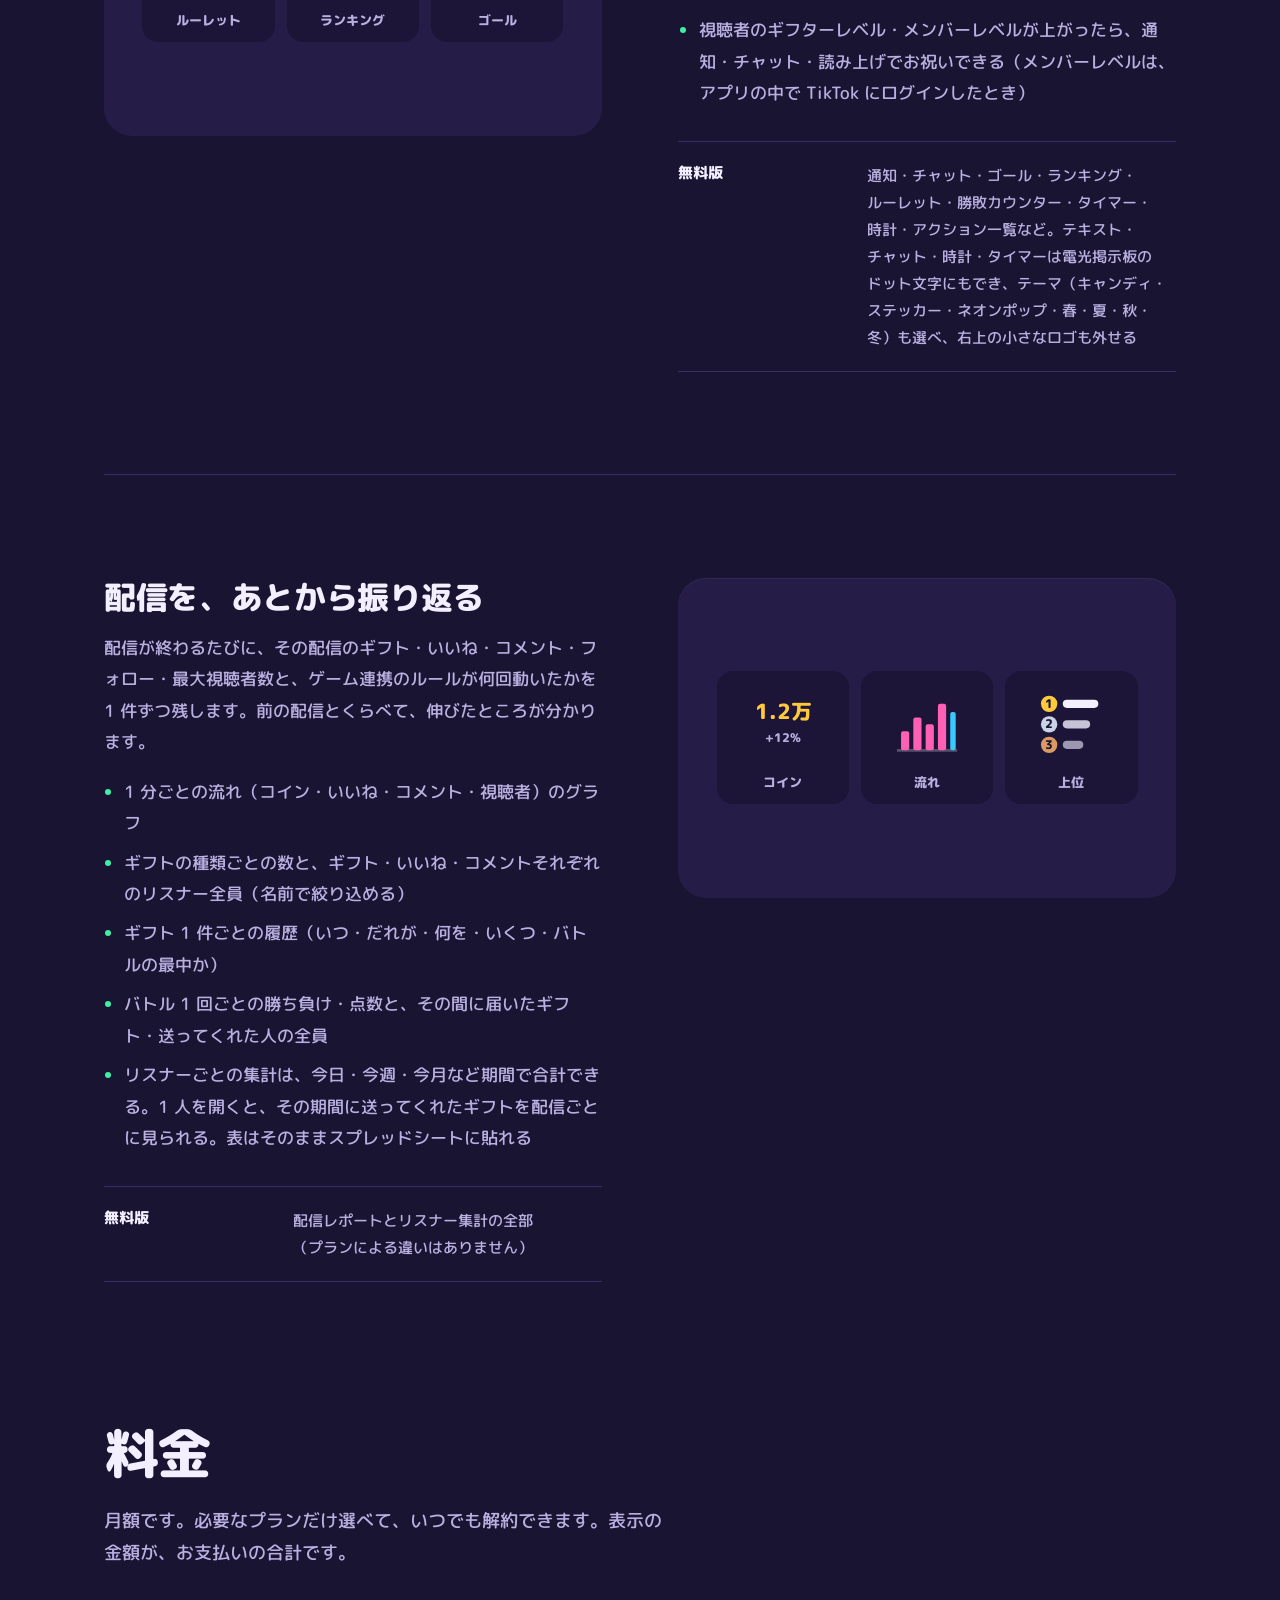
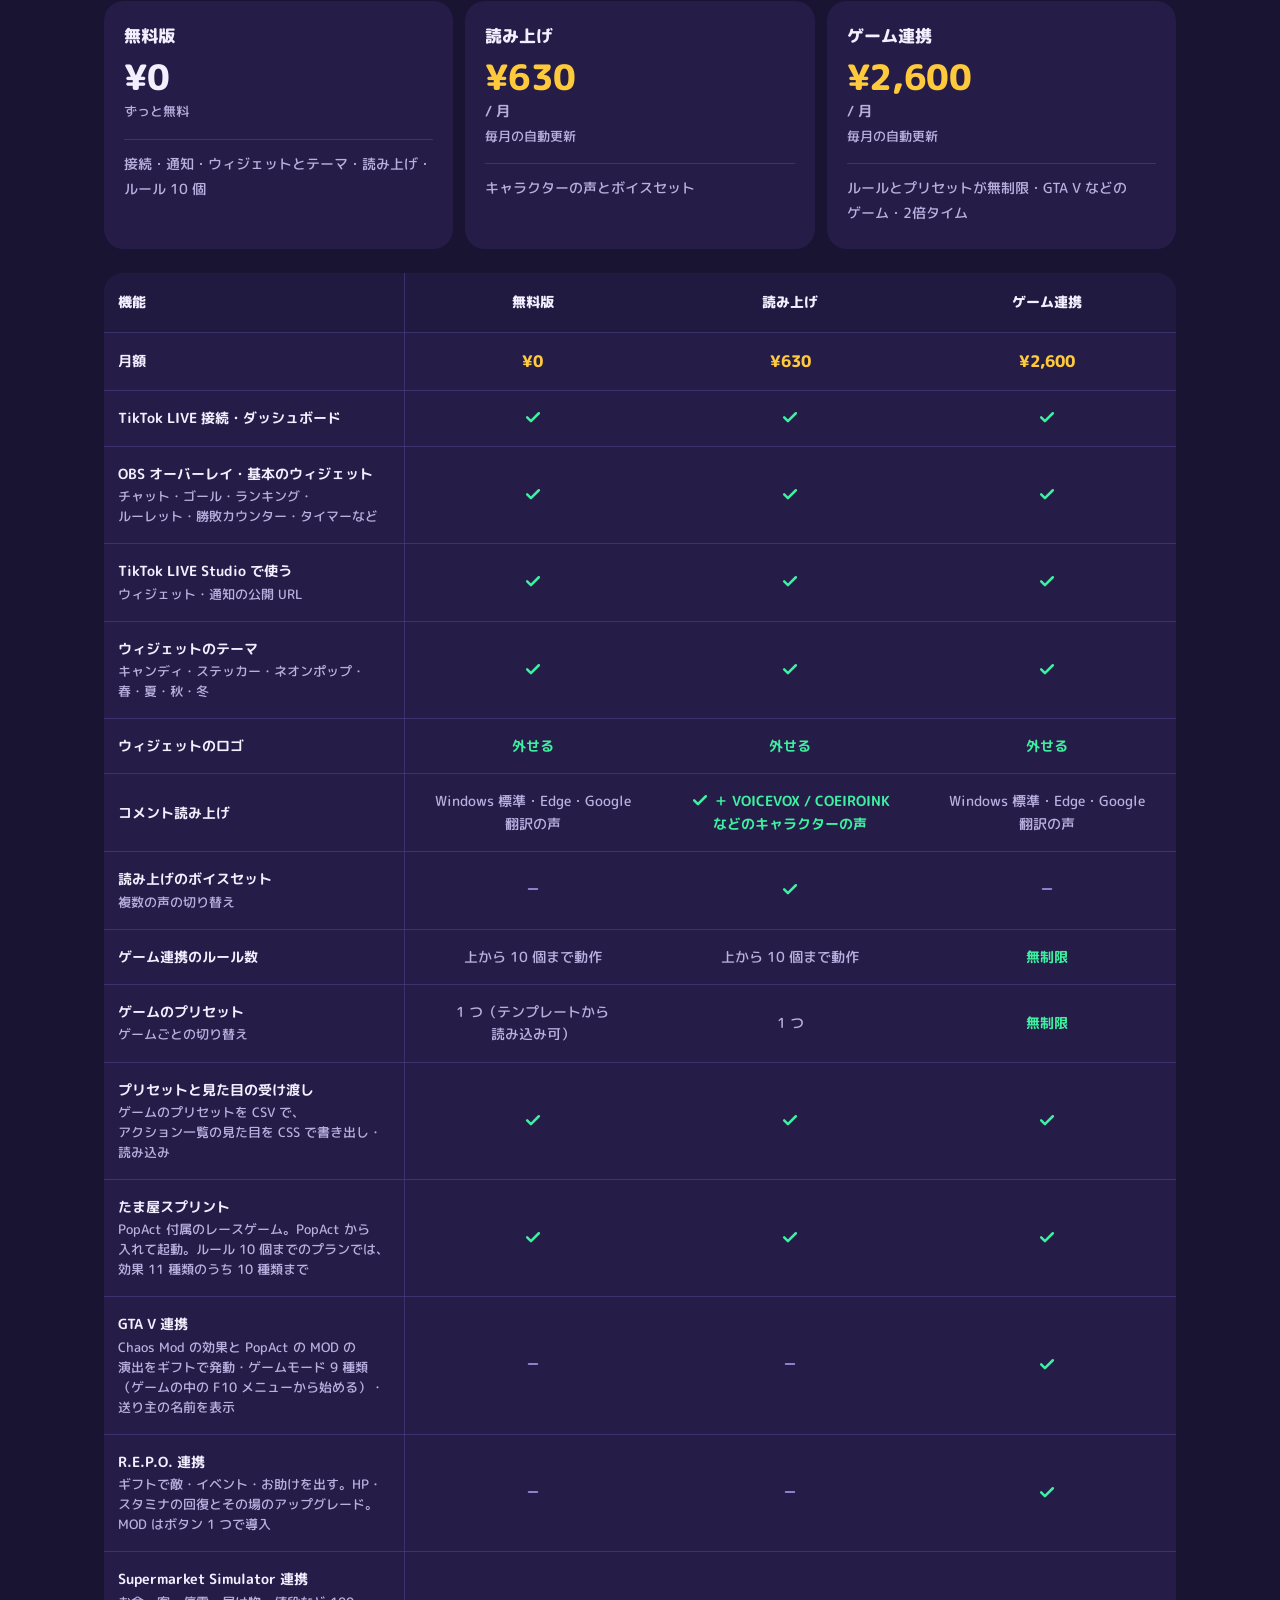
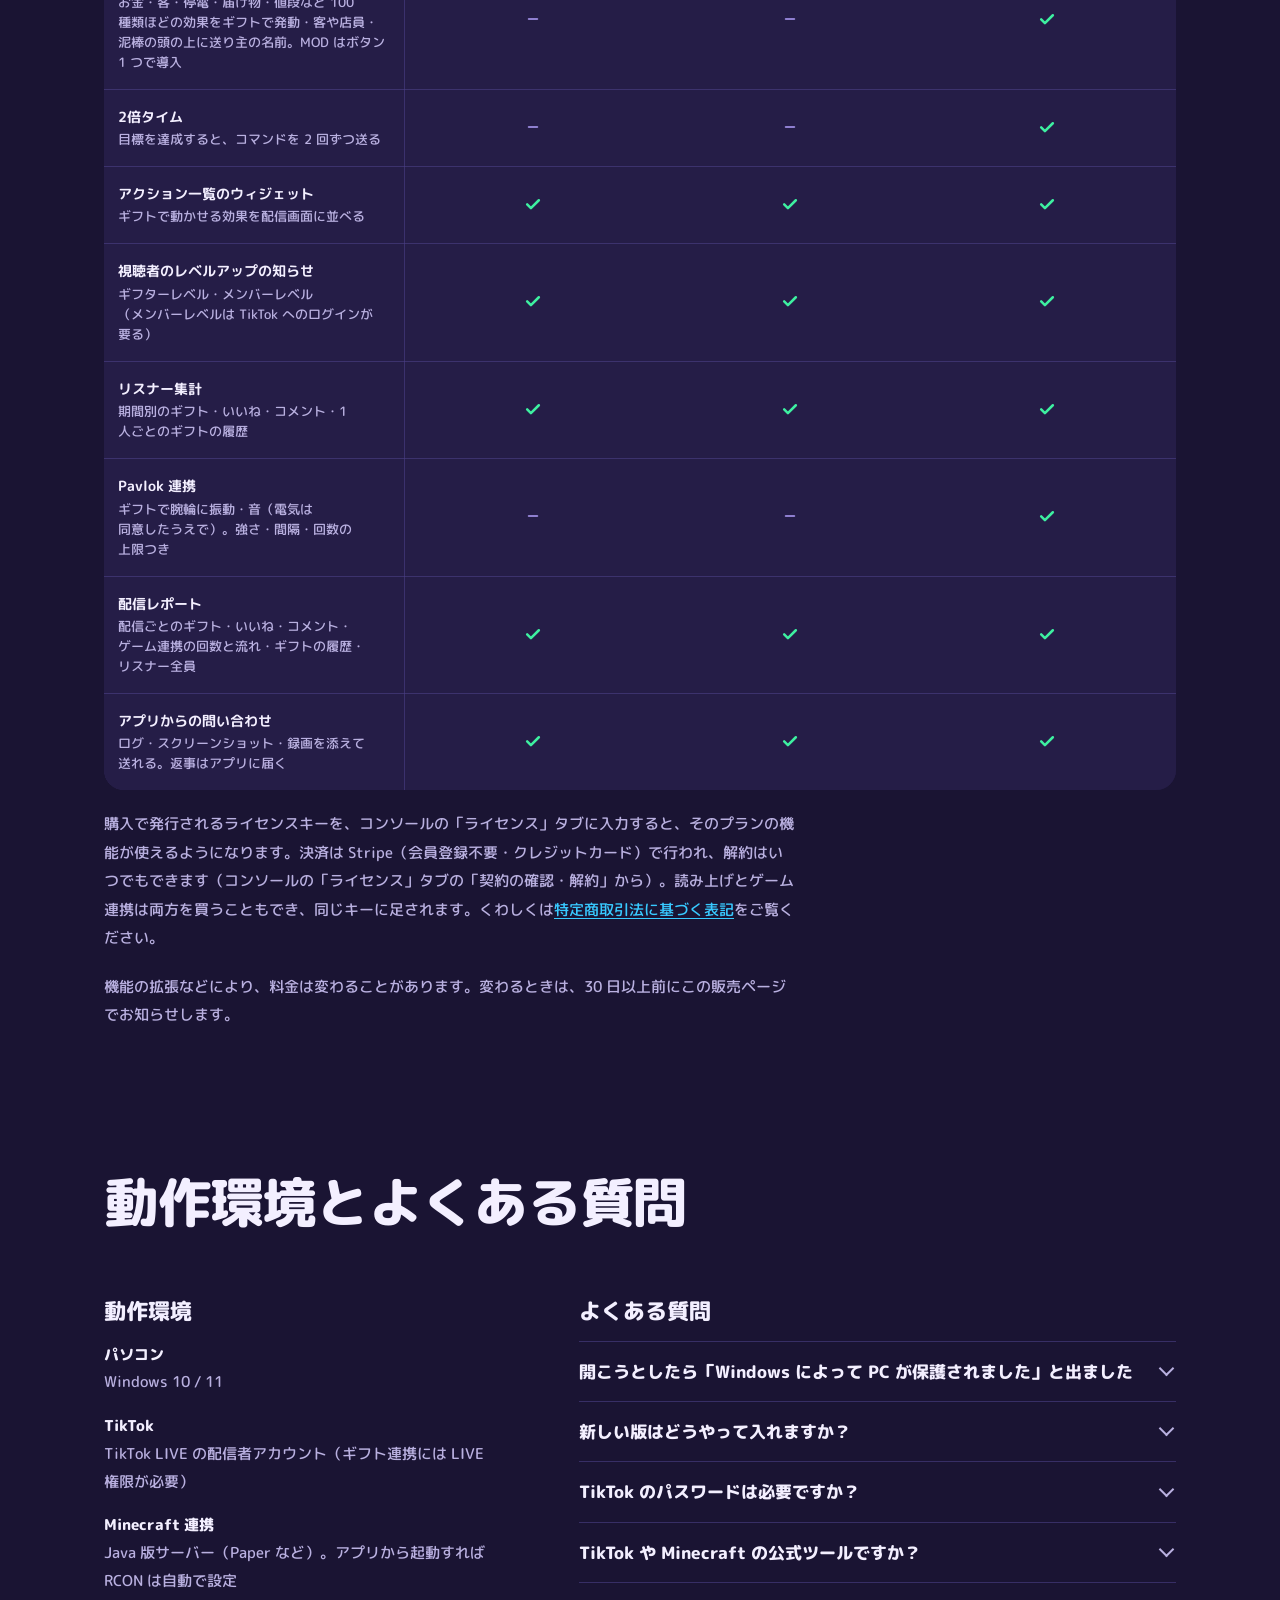
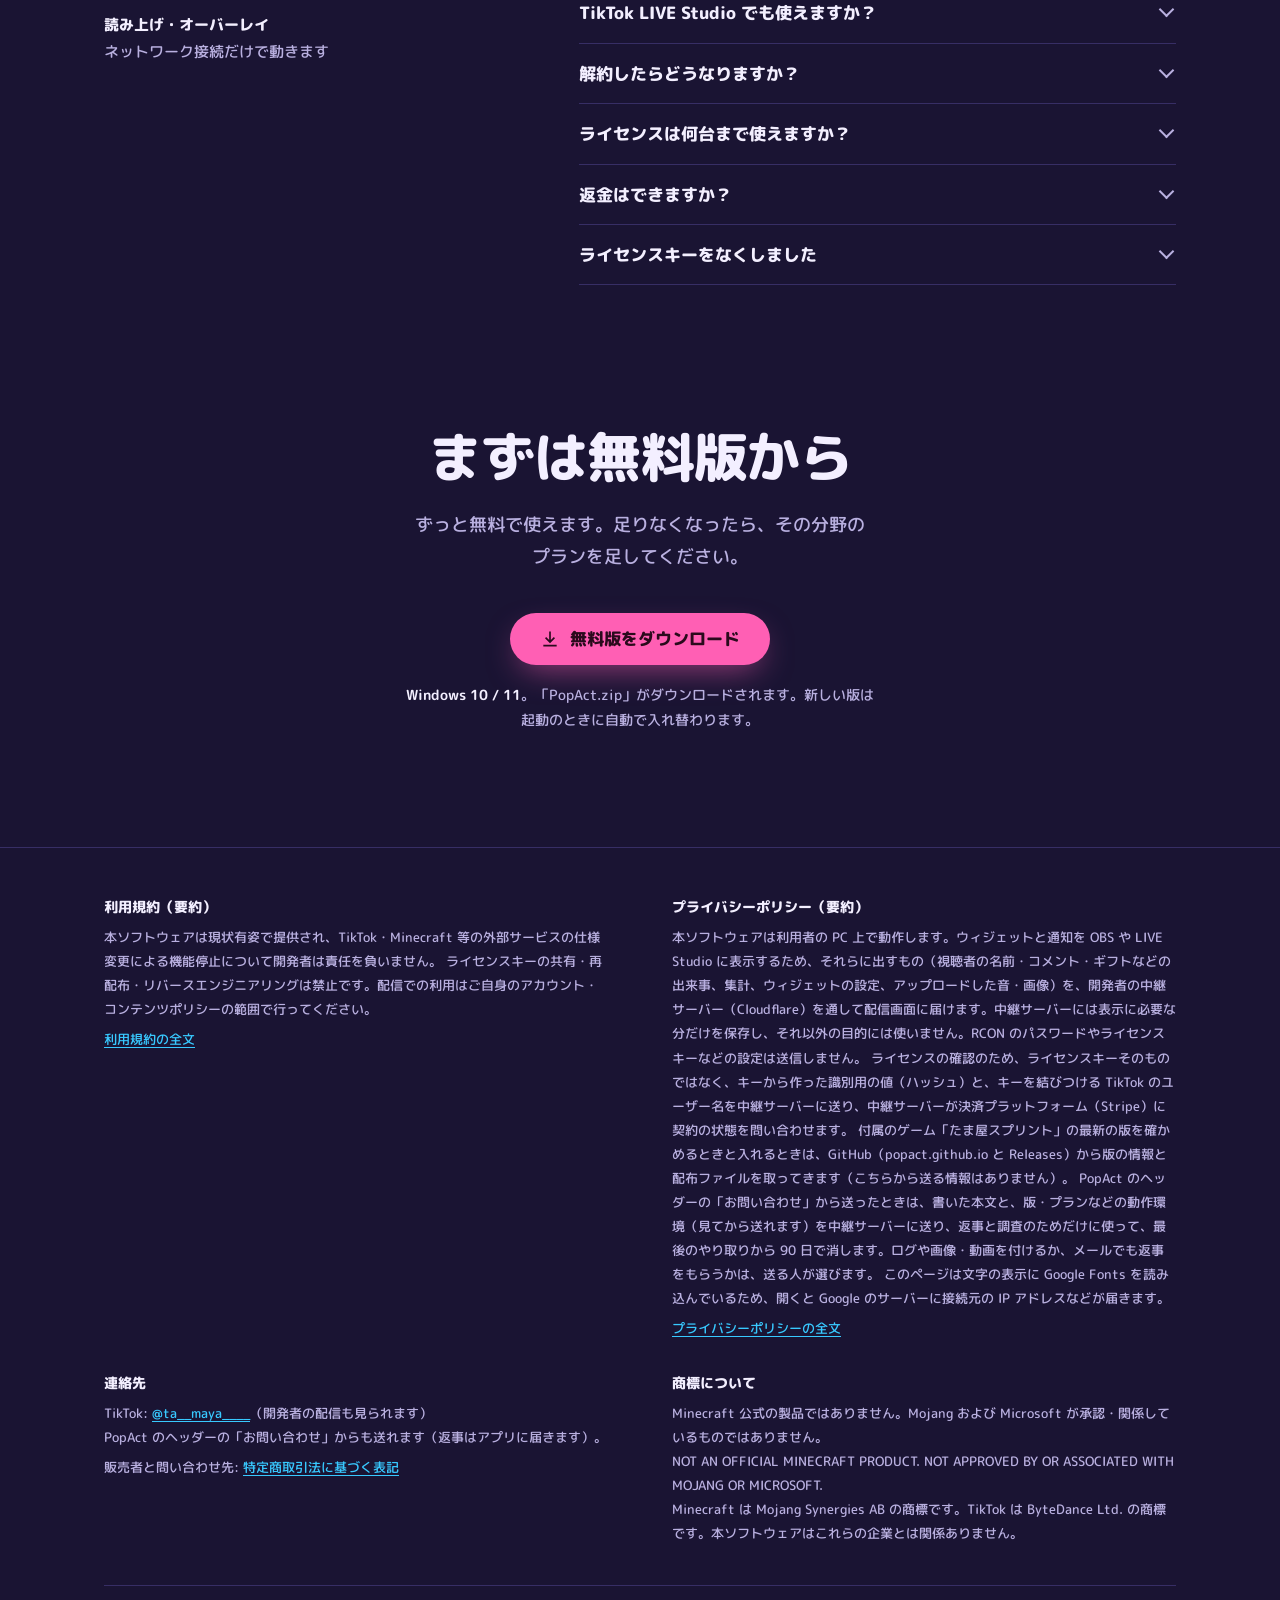
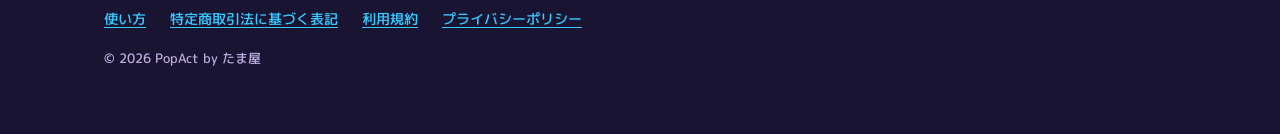
==== commit 55fa7261: "プライバシーポリシー・販売ページ: 友達限定の配信の文を戻す（機能を凍結したため） Co-Authored-By: Claude Opus 5.5 <noreply@anthropic.com>" ====
--- a/index.html
+++ b/index.html
@@ -553,8 +553,6 @@
         <p>1.3.0 からは、PopAct を起動したときに新しい版があれば、自動で入れ替わります（設定・ルール・メディアはそのままです）。1.2.1 までの版を使っている方は、一度だけ新しい zip の中身を前のフォルダに上書きしてください。</p></details>
       <details><summary>TikTok のパスワードは必要ですか？</summary>
         <p>ふだんは要りません。配信者のユーザー名だけでつながります。視聴者のメンバーレベルが上がったことに気づく「レベルの見張り」を使うときだけ、アプリの中の TikTok のページでログインします。ログインの情報はパソコンの中だけに残り、PopAct が読むことはありません。</p></details>
-      <details><summary>友達限定の配信でも使えますか？</summary>
-        <p>使えます。配信者本人のアカウントで、PopAct のアプリの中で TikTok にログインしておいてください。友達限定の配信だと分かると、アプリの中の TikTok のページから出来事を読みます。そのため、配信の視聴者数が 1 人増えます。ログインの情報は、PopAct が読むことはありません。</p></details>
       <details><summary>TikTok や Minecraft の公式ツールですか？</summary>
         <p>いいえ。個人開発の非公式ツールで、TikTok・Mojang・Microsoft とは関係ありません。TikTok LIVE への接続はコミュニティで広く使われている方式を採用していますが、TikTok 側の仕様変更により一時的に接続できなくなる可能性があります。その際はアップデートで対応します。</p></details>
       <details><summary>TikTok LIVE Studio でも使えますか？</summary>
